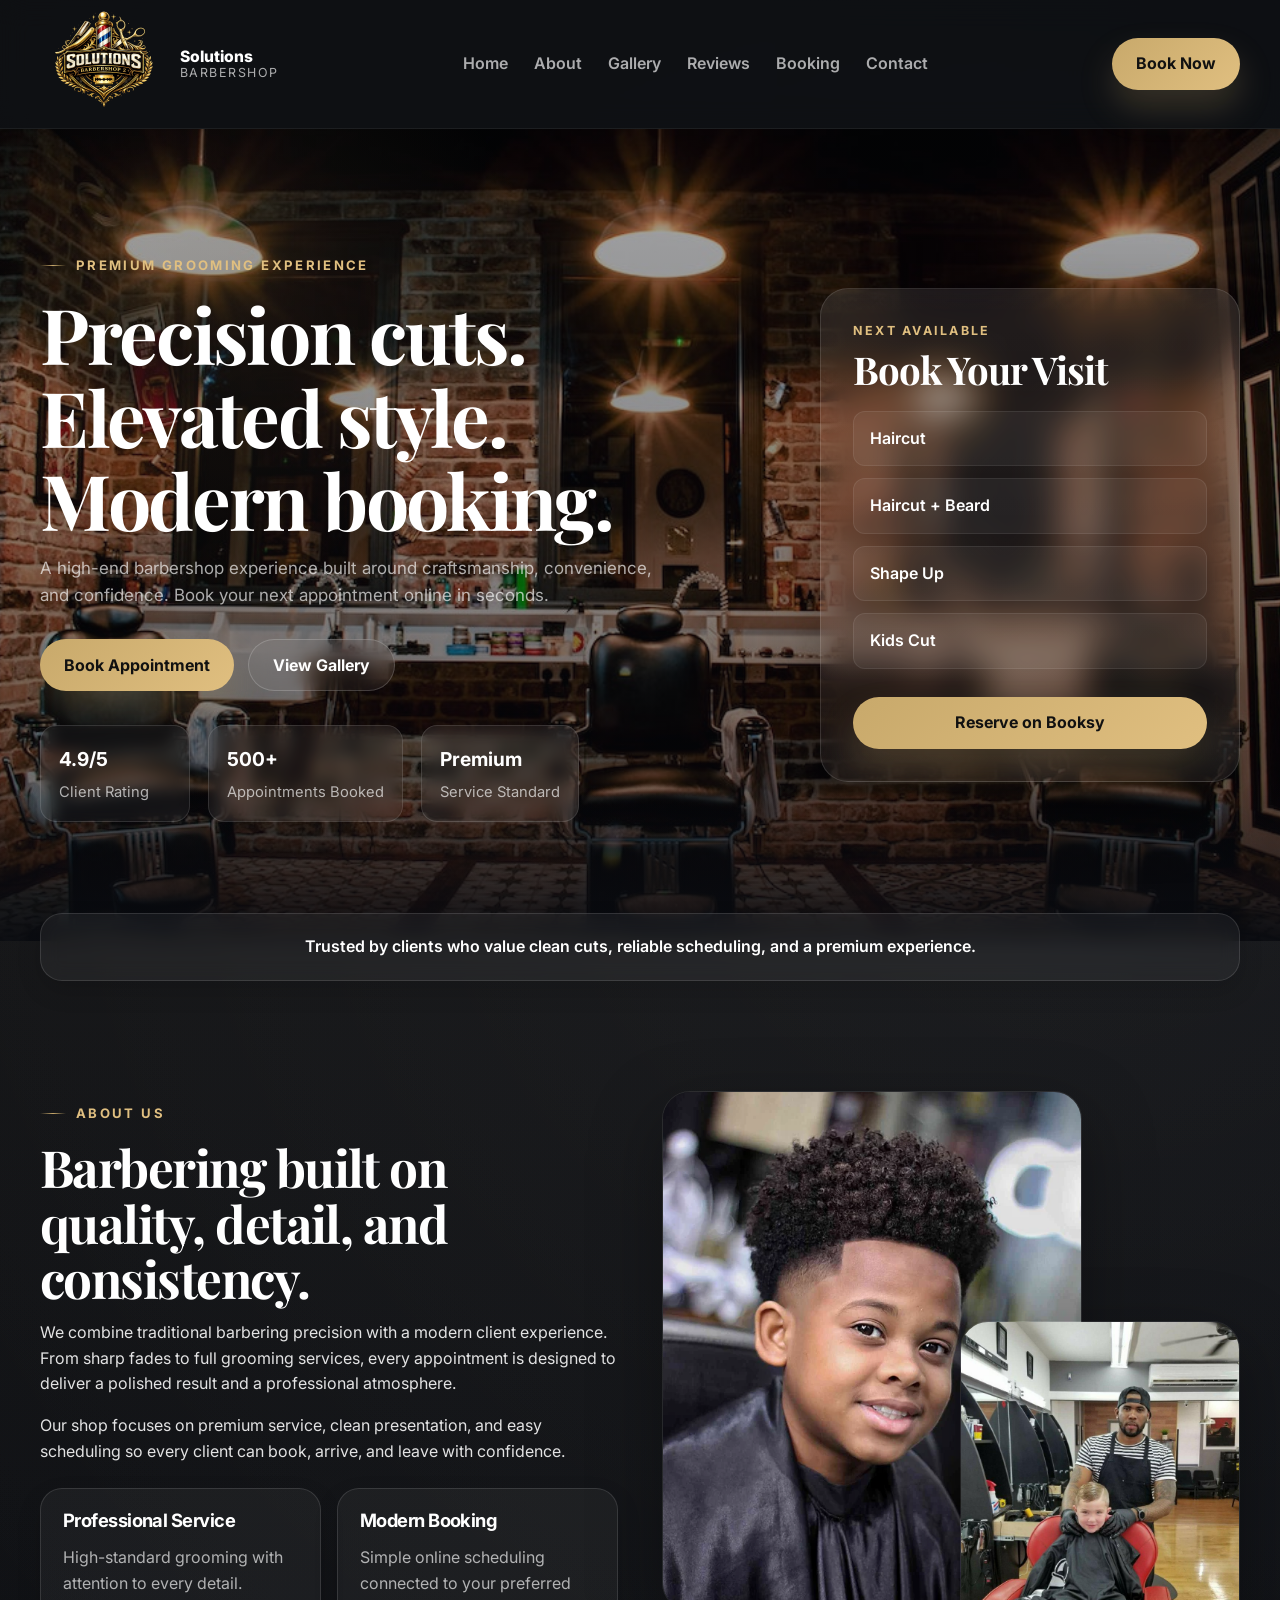
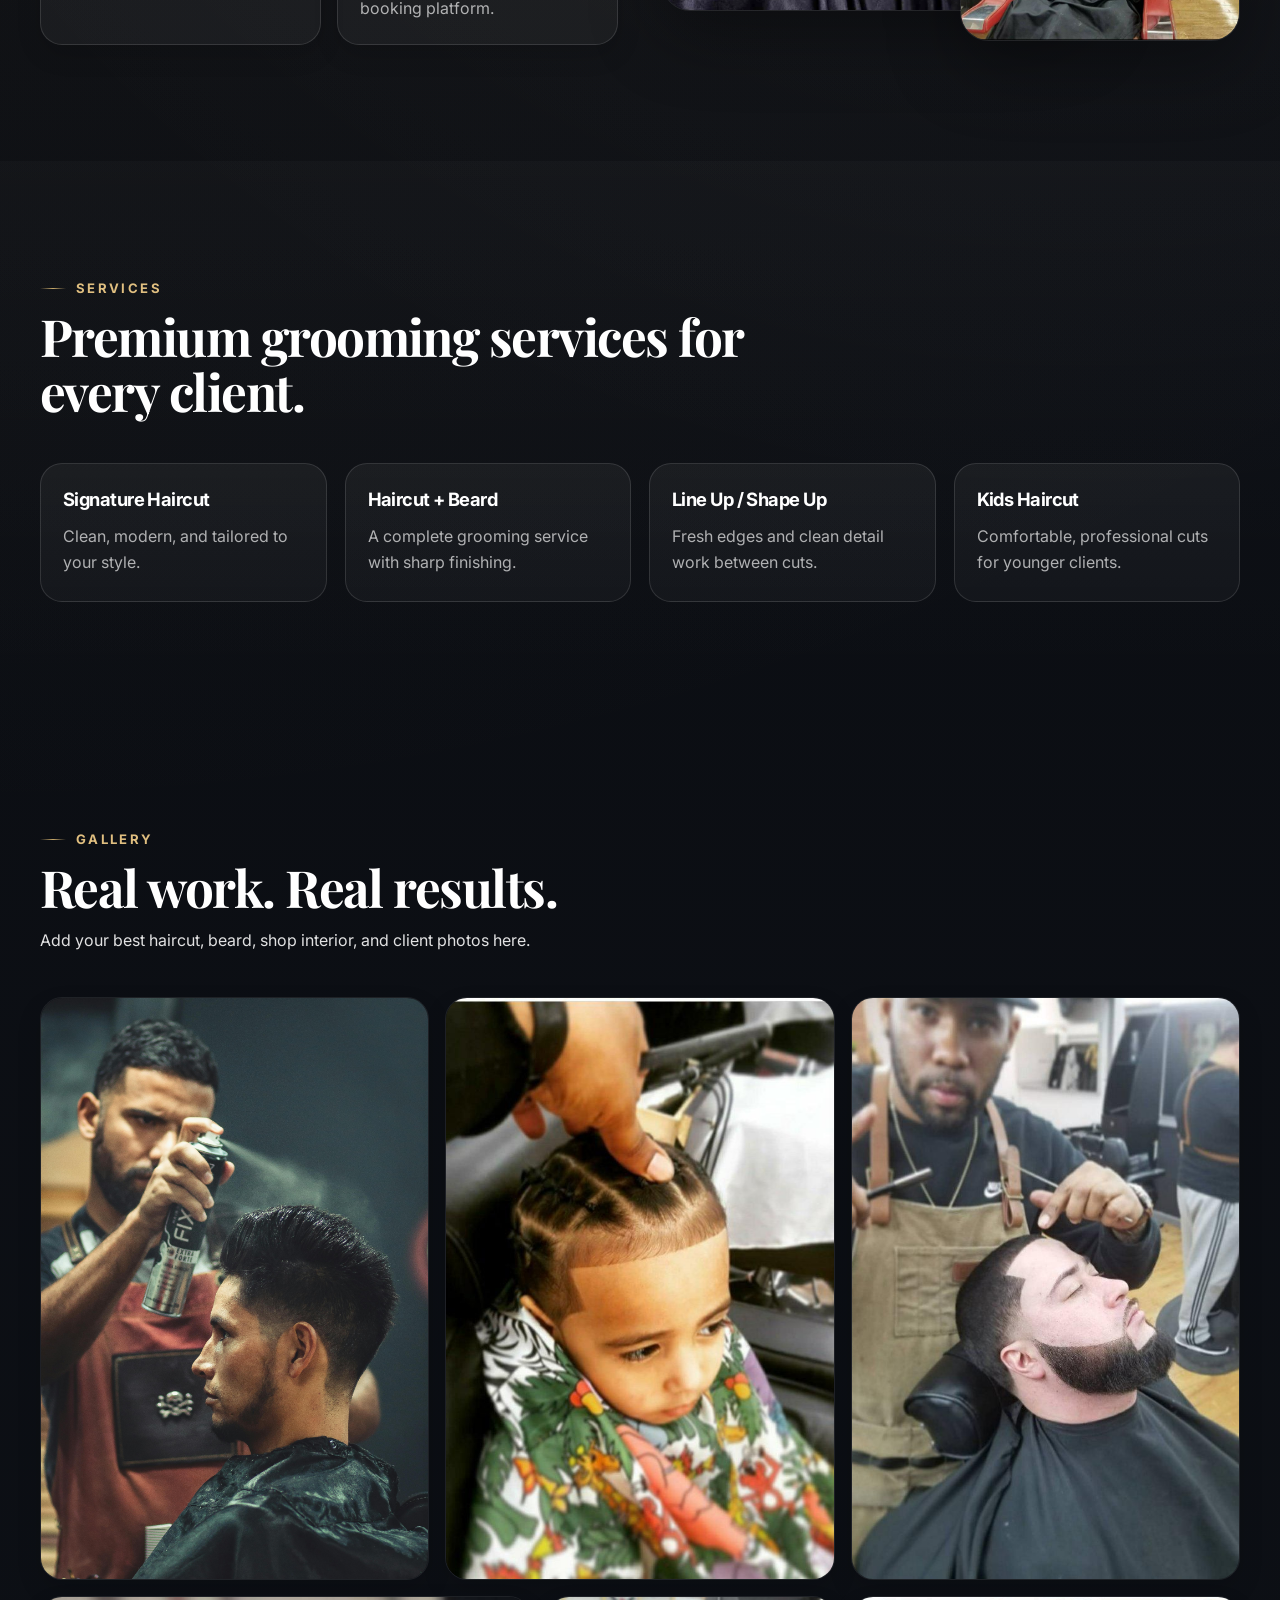
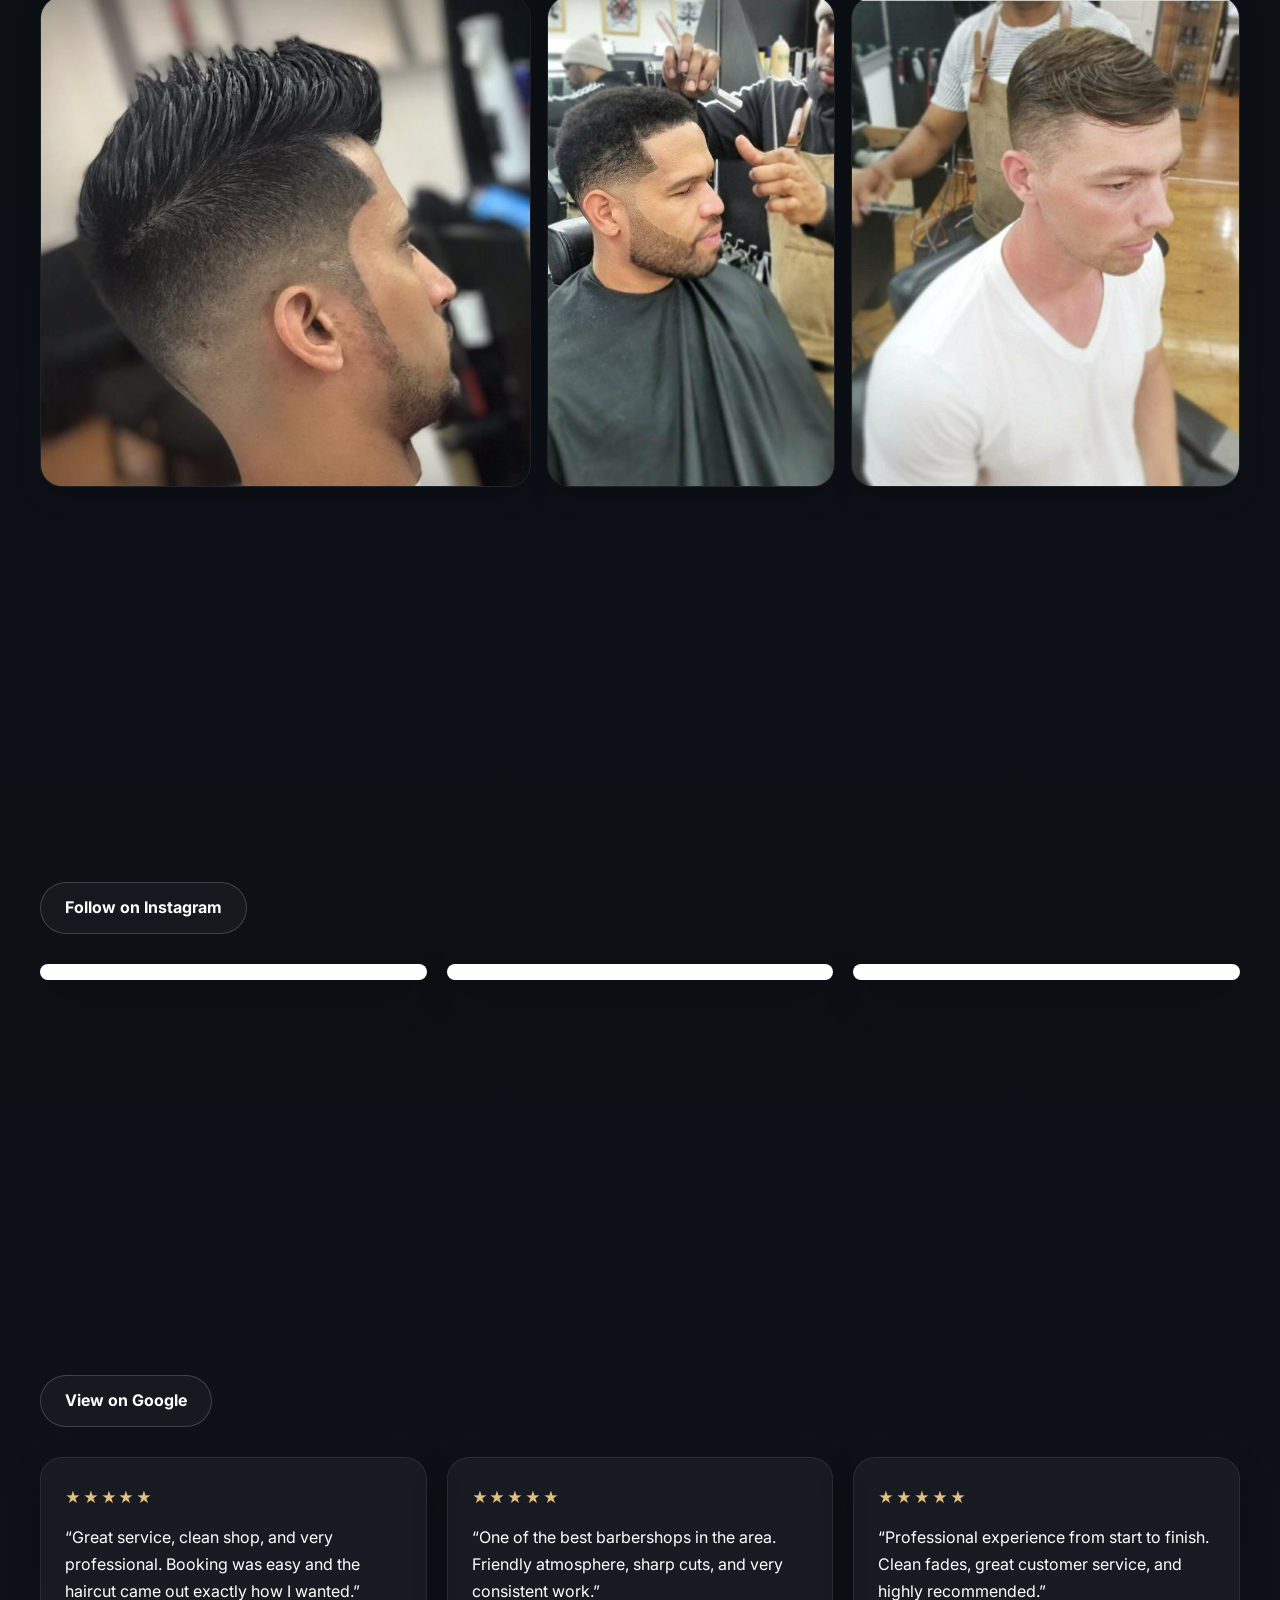
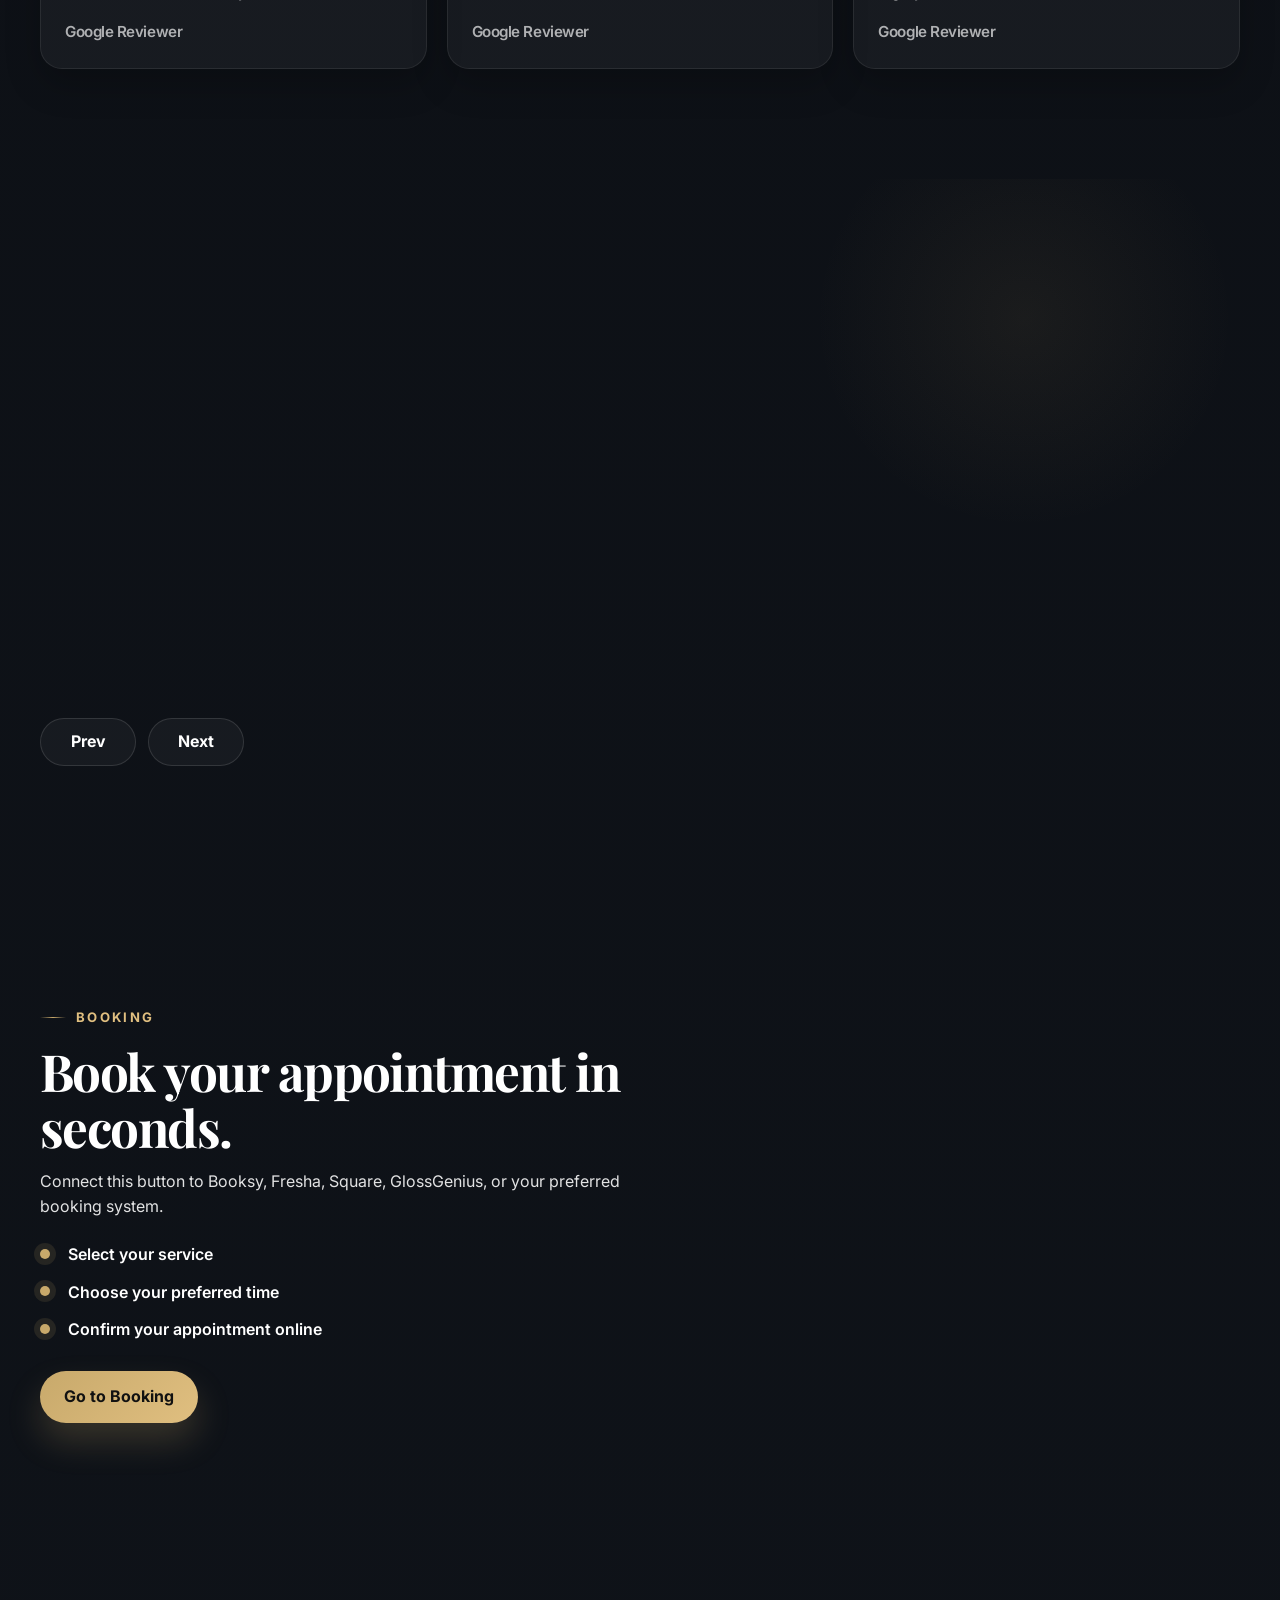
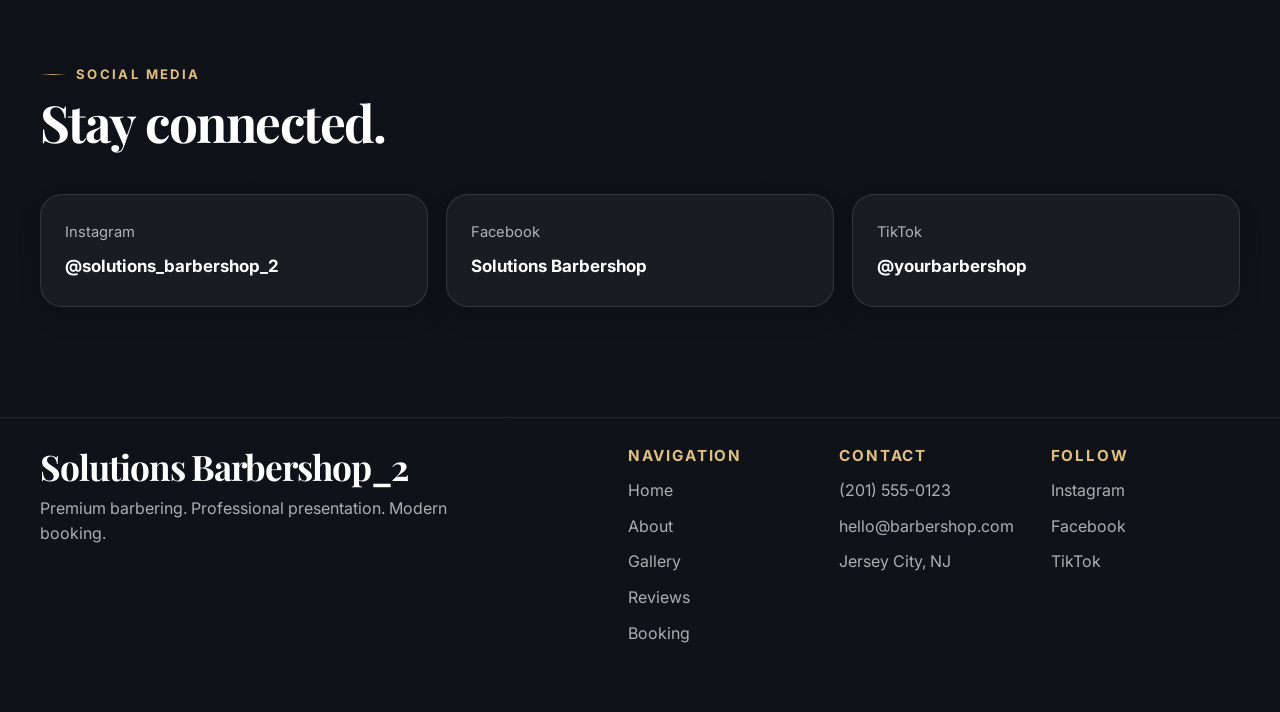
==== index.html @ 7e0621b4 "Add files via upload" ====
<!DOCTYPE html>
<html lang="en">
<head>
  <meta charset="UTF-8" />
  <meta
    name="viewport"
    content="width=device-width, initial-scale=1.0"
  />
  <title>Solutions Barbershop 2 | Premium Grooming Experience</title>
  <meta
    name="description"
    content="Premium barbershop website with online booking, gallery, reviews, and social media integration."
  />

  <!-- Google Fonts -->
  <link rel="preconnect" href="https://fonts.googleapis.com" />
  <link rel="preconnect" href="https://fonts.gstatic.com" crossorigin />
  <link
    href="https://fonts.googleapis.com/css2?family=Inter:wght@400;500;600;700;800&family=Playfair+Display:wght@600;700&display=swap"
    rel="stylesheet"
  />

  <!-- Main CSS -->
  <link rel="stylesheet" href="css/style.css" />
</head>
<body>
  <!-- Site Shell -->
  <div class="site-shell">
    <!-- Header -->
    <header class="header" id="top">
      <div class="container header__inner">
       <a href="#top" class="brand" aria-label="Solutions Barbershop 2 home">
  <img src="images/logo.png" alt="Solutions Barbershop 2 Logo" class="brand__logo" />
  <span class="brand__text">
    <strong>Solutions</strong>
    <small>Barbershop</small>
  </span>
</a>

        <nav class="nav desktop-nav" aria-label="Primary navigation">
          <a href="#home">Home</a>
          <a href="#about">About</a>
          <a href="#gallery">Gallery</a>
          <a href="#reviews">Reviews</a>
          <a href="#booking">Booking</a>
          <a href="#contact">Contact</a>
        </nav>

        <div class="header__actions">
          <a
            href="https://booksy.com/"
            target="_blank"
            rel="noopener noreferrer"
            class="btn btn--primary desktop-book-btn"
          >
            Book Now
          </a>

          <button
            class="menu-toggle"
            type="button"
            aria-label="Open menu"
            aria-expanded="false"
            aria-controls="mobileMenu"
          >
            <span></span>
            <span></span>
            <span></span>
          </button>
        </div>
      </div>

      <!-- Mobile Menu -->
      <div class="mobile-menu" id="mobileMenu" hidden>
        <nav class="mobile-menu__nav" aria-label="Mobile navigation">
          <a href="#home">Home</a>
          <a href="#about">About</a>
          <a href="#gallery">Gallery</a>
          <a href="#reviews">Reviews</a>
          <a href="#booking">Booking</a>
          <a href="#contact">Contact</a>
          <a
            href="https://booksy.com/"
            target="_blank"
            rel="noopener noreferrer"
            class="btn btn--primary btn--block"
          >
            Book Now
          </a>
        </nav>
      </div>
    </header>

    <main>
      <!-- Hero -->
      <section class="hero" id="home">
        <div class="hero__bg"></div>
        <div class="container hero__content">
          <div class="hero__text">
            <p class="eyebrow">Premium Grooming Experience</p>
            <h1>
              Precision cuts.<br />
              Elevated style.<br />
              Modern booking.
            </h1>
            <p class="hero__lead">
              A high-end barbershop experience built around craftsmanship,
              convenience, and confidence. Book your next appointment online in
              seconds.
            </p>

            <div class="hero__buttons">
              <a
                href="#booking"
                class="btn btn--primary"
              >
                Book Appointment
              </a>
              <a
                href="#gallery"
                class="btn btn--secondary"
              >
                View Gallery
              </a>
            </div>

            <div class="hero__stats">
              <div class="stat">
                <strong>4.9/5</strong>
                <span>Client Rating</span>
              </div>
              <div class="stat">
                <strong>500+</strong>
                <span>Appointments Booked</span>
              </div>
              <div class="stat">
                <strong>Premium</strong>
                <span>Service Standard</span>
              </div>
            </div>
          </div>

          <div class="hero__card">
            <div class="booking-preview">
              <p class="booking-preview__label">Next Available</p>
              <h2>Book Your Visit</h2>
              <ul>
                <li>Haircut</li>
                <li>Haircut + Beard</li>
                <li>Shape Up</li>
                <li>Kids Cut</li>
              </ul>
              <a
                href="https://booksy.com/"
                target="_blank"
                rel="noopener noreferrer"
                class="btn btn--primary btn--block"
              >
                Reserve on Booksy
              </a>
            </div>
          </div>
        </div>
      </section>

      <!-- Trust Strip -->
      <section class="trust-strip">
        <div class="container trust-strip__inner">
          <p>Trusted by clients who value clean cuts, reliable scheduling, and a premium experience.</p>
        </div>
      </section>

      <!-- About -->
      <section class="section about" id="about">
        <div class="container section__grid">
          <div class="section__content">
            <p class="eyebrow">About Us</p>
            <h2>Barbering built on quality, detail, and consistency.</h2>
            <p>
              We combine traditional barbering precision with a modern client
              experience. From sharp fades to full grooming services, every
              appointment is designed to deliver a polished result and a
              professional atmosphere.
            </p>
            <p>
              Our shop focuses on premium service, clean presentation, and easy
              scheduling so every client can book, arrive, and leave with
              confidence.
            </p>

            <div class="about__highlights">
              <div class="info-card">
                <h3>Professional Service</h3>
                <p>High-standard grooming with attention to every detail.</p>
              </div>
              <div class="info-card">
                <h3>Modern Booking</h3>
                <p>Simple online scheduling connected to your preferred booking platform.</p>
              </div>
            </div>
          </div>

          <div class="section__visual">
            <div class="image-stack">
              <img src="images/about-main.jpg" alt="Barber working on a premium haircut" />
              <img src="images/about-detail.jpg" alt="Close-up of barber tools and premium setup" />
            </div>
          </div>
        </div>
      </section>

      <!-- Services Preview -->
      <section class="section services-preview">
        <div class="container">
          <div class="section-heading">
            <p class="eyebrow">Services</p>
            <h2>Premium grooming services for every client.</h2>
          </div>

          <div class="services-grid">
            <article class="service-card">
              <h3>Signature Haircut</h3>
              <p>Clean, modern, and tailored to your style.</p>
            </article>

            <article class="service-card">
              <h3>Haircut + Beard</h3>
              <p>A complete grooming service with sharp finishing.</p>
            </article>

            <article class="service-card">
              <h3>Line Up / Shape Up</h3>
              <p>Fresh edges and clean detail work between cuts.</p>
            </article>

            <article class="service-card">
              <h3>Kids Haircut</h3>
              <p>Comfortable, professional cuts for younger clients.</p>
            </article>
          </div>
        </div>
      </section>

      <!-- Gallery -->
      <section class="section gallery" id="gallery">
        <div class="container">
          <div class="section-heading">
            <p class="eyebrow">Gallery</p>
            <h2>Real work. Real results.</h2>
            <p>
              Add your best haircut, beard, shop interior, and client photos here.
            </p>
          </div>

          <div class="gallery-grid">
            <img src="images/gallery-1.jpg" alt="Premium haircut style example" />
            <img src="images/gallery-2.jpg" alt="Client haircut and beard example" />
            <img src="images/gallery-3.jpg" alt="Barbershop interior design" />
            <img src="images/gallery-4.jpg" alt="Close-up finished fade haircut" />
            <img src="images/gallery-5.jpg" alt="Barber tools and workstation" />
            <img src="images/gallery-6.jpg" alt="Premium grooming result" />
          </div>
        </div>
      </section>

<!-- Instagram Preview -->
<section class="section instagram-preview" id="instagram">
  <div class="container">
    <div class="section-heading">
      <p class="eyebrow">Instagram</p>
      <h2>Latest from the shop.</h2>
      <p>
        Fresh cuts, shop moments, and premium grooming results from Solutions Barbershop 2.
      </p>
    </div>

    <div class="instagram-preview__top">
      <a
        href="https://instagram.com/solutions_barbershop_2"
        target="_blank"
        rel="noopener noreferrer"
        class="btn btn--secondary"
      >
        Follow on Instagram
      </a>
    </div>

    <div class="instagram-grid">
      <article class="instagram-card">
        <blockquote
          class="instagram-media"
          data-instgrm-permalink="https://www.instagram.com/reel/DUG5zydEUid/"
          data-instgrm-version="14"
        ></blockquote>
      </article>

      <article class="instagram-card">
        <blockquote
          class="instagram-media"
          data-instgrm-permalink="https://www.instagram.com/reel/DVFcYpJjLS_/"
          data-instgrm-version="14"
        ></blockquote>
      </article>

      <article class="instagram-card">
        <blockquote
          class="instagram-media"
          data-instgrm-permalink="https://www.instagram.com/reel/DU18o5gjDz_/"
          data-instgrm-version="14"
        ></blockquote>
      </article>
    </div>
  </div>
</section>
<!-- Google Reviews Preview -->
<section class="section google-reviews" id="google-reviews">
  <div class="container">
    <div class="section-heading">
      <p class="eyebrow">Google Reviews</p>
      <h2>Trusted by local clients.</h2>
      <p>
        Real client feedback helps build confidence before the first appointment.
      </p>
    </div>

    <div class="google-reviews__top">
      <a
        href="https://www.google.com/search?q=Solutions+Barbershop+2"
        target="_blank"
        rel="noopener noreferrer"
        class="btn btn--secondary"
      >
        View on Google
      </a>
    </div>

    <div class="google-reviews-grid">
      <article class="google-review-card">
        <div class="google-review-card__stars">★★★★★</div>
        <p>
          “Great service, clean shop, and very professional. Booking was easy and the haircut came out exactly how I wanted.”
        </p>
        <h3>Google Reviewer</h3>
      </article>

      <article class="google-review-card">
        <div class="google-review-card__stars">★★★★★</div>
        <p>
          “One of the best barbershops in the area. Friendly atmosphere, sharp cuts, and very consistent work.”
        </p>
        <h3>Google Reviewer</h3>
      </article>

      <article class="google-review-card">
        <div class="google-review-card__stars">★★★★★</div>
        <p>
          “Professional experience from start to finish. Clean fades, great customer service, and highly recommended.”
        </p>
        <h3>Google Reviewer</h3>
      </article>
    </div>
  </div>
</section>
      <!-- Reviews -->
      <section class="section reviews" id="reviews">
        <div class="container">
          <div class="section-heading">
            <p class="eyebrow">Client Reviews</p>
            <h2>What clients are saying.</h2>
          </div>

          <div class="reviews-slider">
            <article class="review-card active">
              <div class="stars" aria-label="5 star review">★★★★★</div>
              <p>
                “Excellent service, sharp cut, and easy booking. The whole
                experience felt clean and professional.”
              </p>
              <h3>Michael R.</h3>
            </article>

            <article class="review-card">
              <div class="stars" aria-label="5 star review">★★★★★</div>
              <p>
                “One of the best barbershop experiences I’ve had. Great atmosphere
                and very consistent results.”
              </p>
              <h3>Daniel T.</h3>
            </article>

            <article class="review-card">
              <div class="stars" aria-label="5 star review">★★★★★</div>
              <p>
                “Booking online was simple, and the haircut was exactly what I
                wanted. Highly recommended.”
              </p>
              <h3>Chris A.</h3>
            </article>
          </div>

          <div class="reviews-controls">
            <button class="review-btn review-btn--prev" type="button" aria-label="Previous review">
              Prev
            </button>
            <button class="review-btn review-btn--next" type="button" aria-label="Next review">
              Next
            </button>
          </div>
        </div>
      </section>

      <!-- Booking -->
      <section class="section booking" id="booking">
        <div class="container booking__grid">
          <div class="booking__content">
            <p class="eyebrow">Booking</p>
            <h2>Book your appointment in seconds.</h2>
            <p>
              Connect this button to Booksy, Fresha, Square, GlossGenius, or
              your preferred booking system.
            </p>

            <ul class="booking-list">
              <li>Select your service</li>
              <li>Choose your preferred time</li>
              <li>Confirm your appointment online</li>
            </ul>

            <a
              href="https://booksy.com/"
              target="_blank"
              rel="noopener noreferrer"
              class="btn btn--primary"
            >
              Go to Booking
            </a>
          </div>

          <div class="booking__panel">
            <div class="booking-panel__inner">
              <h3>Hours</h3>
              <ul class="hours-list">
                <li><span>Mon - Fri</span><span>9:00 AM - 8:00 PM</span></li>
                <li><span>Saturday</span><span>9:00 AM - 7:00 PM</span></li>
                <li><span>Sunday</span><span>10:00 AM - 5:00 PM</span></li>
              </ul>

              <h3>Location</h3>
              <p>123 Example Street, Jersey City, NJ</p>

              <h3>Phone</h3>
              <p><a href="tel:+12015550123">(201) 555-0123</a></p>
            </div>
          </div>
        </div>
      </section>

      <!-- Social -->
      <section class="section social-section">
        <div class="container">
          <div class="section-heading">
            <p class="eyebrow">Social Media</p>
            <h2>Stay connected.</h2>
          </div>

          <div class="social-grid">
<a href="https://instagram.com/solutions_barbershop_2" target="_blank" rel="noopener noreferrer" class="social-card">
              <span>Instagram</span>
              <strong>@solutions_barbershop_2</strong>
            </a>

            <a href="#" target="_blank" rel="noopener noreferrer" class="social-card">
              <span>Facebook</span>
              <strong>Solutions Barbershop</strong>
            </a>

            <a href="#" target="_blank" rel="noopener noreferrer" class="social-card">
              <span>TikTok</span>
              <strong>@yourbarbershop</strong>
            </a>
          </div>
        </div>
      </section>
    </main>

    <!-- Footer -->
    <footer class="footer" id="contact">
      <div class="container footer__inner">
        <div class="footer__brand">
          <h2>Solutions Barbershop_2</h2>
          <p>Premium barbering. Professional presentation. Modern booking.</p>
        </div>

        <div class="footer__links">
          <div>
            <h3>Navigation</h3>
            <a href="#home">Home</a>
            <a href="#about">About</a>
            <a href="#gallery">Gallery</a>
            <a href="#reviews">Reviews</a>
            <a href="#booking">Booking</a>
          </div>

          <div>
            <h3>Contact</h3>
            <a href="tel:+12015550123">(201) 555-0123</a>
            <a href="mailto:hello@bershop.com">hello@barbershop.com</a>
            <span>Jersey City, NJ</span>
          </div>

          <div>
            <h3>Follow</h3>
            <a href="https://instagram.com/solutions_barbershop_2" target="_blank" rel="noopener noreferrer">Instagram</a>
            <a href="#" target="_blank" rel="noopener noreferrer">Facebook</a>
            <a href="#" target="_blank" rel="noopener noreferrer">TikTok</a>
          </div>
        </div>
      </div>
    </footer>
  </div>

  <!-- Main JS -->
  <script src="js/main.js"></script>
<script async src="https://www.instagram.com/embed.js"></script>
<script>
  window.addEventListener("load", function () {
    if (window.instgrm) {
      window.instgrm.Embeds.process();
    }
  });
</script>
</body>
</html>
---- css/style.css ----
/* =========================================================
   Royal Edge / Premium Barbershop Website
   Main Stylesheet
   Responsive: Desktop / Tablet / iPad / Mobile
   ========================================================= */

/* -----------------------------
   Root / Theme
------------------------------ */
:root {
  --bg: #0b0d12;
  --bg-soft: #12161d;
  --surface: rgba(255, 255, 255, 0.06);
  --surface-strong: rgba(255, 255, 255, 0.1);
  --card: #11151c;
  --white: #ffffff;
  --text: rgba(255, 255, 255, 0.88);
  --muted: rgba(255, 255, 255, 0.66);
  --line: rgba(255, 255, 255, 0.12);

  --gold: #c8a96b;
  --gold-strong: #e0bf80;
  --gold-soft: rgba(200, 169, 107, 0.14);

  --shadow-lg: 0 24px 70px rgba(0, 0, 0, 0.35);
  --shadow-md: 0 16px 36px rgba(0, 0, 0, 0.22);
  --shadow-sm: 0 10px 24px rgba(0, 0, 0, 0.14);

  --radius-xl: 28px;
  --radius-lg: 22px;
  --radius-md: 16px;
  --radius-sm: 12px;
  --pill: 999px;

  --container: 1200px;
  --header-h: 88px;

  --ease: cubic-bezier(0.22, 1, 0.36, 1);
  --dur-fast: 180ms;
  --dur: 300ms;
  --dur-slow: 700ms;
}

/* -----------------------------
   Reset
------------------------------ */
*,
*::before,
*::after {
  box-sizing: border-box;
}

html {
  scroll-behavior: smooth;
}

html,
body {
  margin: 0;
  padding: 0;
}

body {
  background:
    radial-gradient(circle at top left, rgba(200, 169, 107, 0.08), transparent 34%),
    radial-gradient(circle at 85% 10%, rgba(255, 255, 255, 0.05), transparent 22%),
    linear-gradient(180deg, #0a0c11 0%, #0f1319 100%);
  color: var(--text);
  font-family: "Inter", system-ui, -apple-system, BlinkMacSystemFont, "Segoe UI", sans-serif;
  line-height: 1.6;
  overflow-x: hidden;
}

img {
  display: block;
  max-width: 100%;
}

a {
  color: inherit;
  text-decoration: none;
}

button,
input,
textarea,
select {
  font: inherit;
}

button {
  cursor: pointer;
  border: 0;
  background: none;
}

ul,
ol {
  margin: 0;
  padding: 0;
  list-style: none;
}

/* -----------------------------
   Utilities
------------------------------ */
.container {
  width: min(calc(100% - 32px), var(--container));
  margin-inline: auto;
}

.site-shell {
  position: relative;
  min-height: 100vh;
}

.section {
  padding: 110px 0;
  position: relative;
}

.section-heading {
  max-width: 760px;
  margin-bottom: 44px;
}

.section-heading p {
  margin-bottom: 10px;
}

.section-heading h2 {
  margin: 0 0 12px;
}

.eyebrow {
  display: inline-flex;
  align-items: center;
  gap: 10px;
  color: var(--gold-strong);
  font-size: 0.82rem;
  font-weight: 700;
  letter-spacing: 0.18em;
  text-transform: uppercase;
}

.eyebrow::before {
  content: "";
  width: 26px;
  height: 1px;
  background: linear-gradient(90deg, transparent, var(--gold), transparent);
}

h1,
h2,
h3,
h4 {
  color: var(--white);
  line-height: 1.08;
  letter-spacing: -0.03em;
  margin: 0 0 14px;
}

h1,
h2 {
  font-family: "Playfair Display", Georgia, serif;
}

h1 {
  font-size: clamp(2.8rem, 6vw, 5.8rem);
}

h2 {
  font-size: clamp(2rem, 4vw, 3.5rem);
}

h3 {
  font-size: 1.15rem;
  font-weight: 700;
}

p {
  margin: 0 0 16px;
  color: var(--text);
}

small,
span {
  color: inherit;
}

/* -----------------------------
   Buttons
------------------------------ */
.btn {
  min-height: 52px;
  padding: 0 24px;
  border-radius: var(--pill);
  display: inline-flex;
  align-items: center;
  justify-content: center;
  gap: 10px;
  font-weight: 700;
  transition:
    transform var(--dur-fast) var(--ease),
    box-shadow var(--dur-fast) var(--ease),
    background var(--dur-fast) var(--ease),
    color var(--dur-fast) var(--ease),
    border-color var(--dur-fast) var(--ease);
}

.btn:hover {
  transform: translateY(-2px);
}

.btn:active {
  transform: translateY(0);
}

.btn--primary {
  background: linear-gradient(135deg, var(--gold) 0%, var(--gold-strong) 100%);
  color: #111;
  box-shadow: 0 18px 34px rgba(200, 169, 107, 0.22);
}

.btn--primary:hover {
  box-shadow: 0 22px 38px rgba(200, 169, 107, 0.28);
}

.btn--secondary {
  color: var(--white);
  border: 1px solid rgba(255, 255, 255, 0.18);
  background: rgba(255, 255, 255, 0.04);
  backdrop-filter: blur(10px);
}

.btn--secondary:hover {
  border-color: rgba(255, 255, 255, 0.32);
  background: rgba(255, 255, 255, 0.07);
}

.btn--block {
  width: 100%;
}

/* -----------------------------
   Header
------------------------------ */
.header {
  position: sticky;
  top: 0;
  z-index: 50;
  backdrop-filter: blur(14px);
  background: rgba(10, 12, 17, 0.68);
  border-bottom: 1px solid rgba(255, 255, 255, 0.06);
}

.header__inner {
  min-height: var(--header-h);
  display: flex;
  align-items: center;
  justify-content: space-between;
  gap: 20px;
}

.brand {
  display: inline-flex;
  align-items: center;
  gap: 12px;
  flex-shrink: 0;
}

.brand__mark {
  width: 46px;
  height: 46px;
  border-radius: 14px;
  display: grid;
  place-items: center;
  background:
    linear-gradient(135deg, rgba(200, 169, 107, 0.22), rgba(200, 169, 107, 0.08));
  border: 1px solid rgba(200, 169, 107, 0.28);
  color: var(--gold-strong);
  font-weight: 800;
  letter-spacing: 0.06em;
}

.brand__text {
  display: flex;
  flex-direction: column;
  line-height: 1.05;
}

.brand__text strong {
  color: var(--white);
  font-size: 0.98rem;
  font-weight: 800;
}

.brand__text small {
  color: var(--muted);
  font-size: 0.78rem;
  letter-spacing: 0.12em;
  text-transform: uppercase;
}
.brand__logo {
  height: 128px;
  width: auto;
  object-fit: contain;
  display: block;
}

.nav {
  display: flex;
  align-items: center;
  gap: 26px;
}

.nav a {
  position: relative;
  color: var(--muted);
  font-weight: 600;
  transition: color var(--dur-fast) var(--ease);
}

.nav a::after {
  content: "";
  position: absolute;
  left: 0;
  bottom: -8px;
  width: 0;
  height: 2px;
  background: linear-gradient(90deg, var(--gold), var(--gold-strong));
  transition: width var(--dur-fast) var(--ease);
}

.nav a:hover {
  color: var(--white);
}

.nav a:hover::after {
  width: 100%;
}

.header__actions {
  display: flex;
  align-items: center;
  gap: 14px;
}

.menu-toggle {
  width: 48px;
  height: 48px;
  border-radius: 14px;
  display: none;
  align-items: center;
  justify-content: center;
  flex-direction: column;
  gap: 5px;
  background: rgba(255, 255, 255, 0.04);
  border: 1px solid var(--line);
}

.menu-toggle span {
  width: 20px;
  height: 2px;
  background: var(--white);
  border-radius: 10px;
  transition: transform var(--dur-fast) var(--ease), opacity var(--dur-fast) var(--ease);
}

/* -----------------------------
   Mobile Menu
------------------------------ */
.mobile-menu {
  border-top: 1px solid var(--line);
  background: rgba(12, 15, 20, 0.96);
}

.mobile-menu__nav {
  width: min(calc(100% - 32px), var(--container));
  margin: 0 auto;
  padding: 16px 0 24px;
  display: grid;
  gap: 10px;
}

.mobile-menu__nav a:not(.btn) {
  color: var(--white);
  padding: 12px 6px;
  border-bottom: 1px solid rgba(255, 255, 255, 0.07);
}

/* -----------------------------
   Hero
------------------------------ */
.hero {
  position: relative;
  min-height: calc(100vh - var(--header-h));
  display: flex;
  align-items: center;
  overflow: hidden;
}

.hero__bg {
  position: absolute;
  inset: 0;
  background:
    linear-gradient(180deg, rgba(7, 8, 12, 0.35), rgba(7, 8, 12, 0.62)),
    radial-gradient(circle at 20% 25%, rgba(200, 169, 107, 0.14), transparent 25%),
    url("../images/hero-bg.jpg") center/cover no-repeat;
  transform: scale(1.04);
}

.hero::after {
  content: "";
  position: absolute;
  inset: auto 0 0 0;
  height: 160px;
  background: linear-gradient(to bottom, transparent, rgba(10, 12, 17, 0.95));
  pointer-events: none;
}

.hero__content {
  position: relative;
  z-index: 2;
  display: grid;
  grid-template-columns: 1.15fr 0.85fr;
  align-items: center;
  gap: 42px;
  padding: 72px 0;
}

.hero__text {
  max-width: 720px;
}

.hero__lead {
  max-width: 640px;
  font-size: 1.06rem;
  color: var(--muted);
}

.hero__buttons {
  display: flex;
  flex-wrap: wrap;
  gap: 14px;
  margin: 30px 0 34px;
}

.hero__stats {
  display: flex;
  flex-wrap: wrap;
  gap: 18px;
}

.stat {
  min-width: 150px;
  padding: 18px 18px 16px;
  border-radius: var(--radius-md);
  background: rgba(255, 255, 255, 0.05);
  border: 1px solid var(--line);
  backdrop-filter: blur(8px);
}

.stat strong {
  display: block;
  font-size: 1.2rem;
  color: var(--white);
  margin-bottom: 4px;
}

.stat span {
  color: var(--muted);
  font-size: 0.92rem;
}

.hero__card {
  display: flex;
  justify-content: flex-end;
}

.booking-preview {
  width: min(100%, 420px);
  padding: 32px;
  border-radius: var(--radius-xl);
  background:
    linear-gradient(180deg, rgba(255, 255, 255, 0.09), rgba(255, 255, 255, 0.045));
  border: 1px solid rgba(255, 255, 255, 0.12);
  box-shadow: var(--shadow-lg);
  backdrop-filter: blur(16px);
  animation: floatCard 4.8s ease-in-out infinite;
}

.booking-preview__label {
  color: var(--gold-strong);
  text-transform: uppercase;
  letter-spacing: 0.18em;
  font-weight: 700;
  font-size: 0.78rem;
  margin-bottom: 8px;
}

.booking-preview h2 {
  font-size: clamp(1.8rem, 4vw, 2.4rem);
  margin-bottom: 20px;
}

.booking-preview ul {
  display: grid;
  gap: 12px;
  margin-bottom: 28px;
}

.booking-preview li {
  padding: 14px 16px;
  border-radius: var(--radius-sm);
  background: rgba(255, 255, 255, 0.05);
  border: 1px solid rgba(255, 255, 255, 0.08);
  color: var(--white);
  font-weight: 600;
}

/* -----------------------------
   Trust Strip
------------------------------ */
.trust-strip {
  position: relative;
  z-index: 2;
  margin-top: -28px;
}

.trust-strip__inner {
  padding: 20px 24px;
  border-radius: var(--radius-lg);
  background: rgba(255, 255, 255, 0.05);
  border: 1px solid var(--line);
  box-shadow: var(--shadow-sm);
  text-align: center;
  backdrop-filter: blur(10px);
}

.trust-strip p {
  margin: 0;
  color: var(--white);
  font-weight: 600;
}

/* -----------------------------
   Section Grid / About
------------------------------ */
.section__grid {
  display: grid;
  grid-template-columns: 1fr 1fr;
  gap: 44px;
  align-items: center;
}

.section__content p {
  max-width: 620px;
}

.about__highlights {
  margin-top: 24px;
  display: grid;
  grid-template-columns: repeat(2, minmax(0, 1fr));
  gap: 16px;
}

.info-card {
  padding: 22px;
  border-radius: var(--radius-lg);
  background: rgba(255, 255, 255, 0.045);
  border: 1px solid var(--line);
  box-shadow: var(--shadow-sm);
}

.info-card p {
  margin-bottom: 0;
  color: var(--muted);
}

.image-stack {
  position: relative;
  min-height: 560px;
}

.image-stack img {
  position: absolute;
  object-fit: cover;
  border-radius: var(--radius-xl);
  box-shadow: var(--shadow-lg);
  border: 1px solid rgba(255, 255, 255, 0.08);
}

.image-stack img:first-child {
  width: min(100%, 420px);
  height: 520px;
  top: 0;
  left: 0;
}

.image-stack img:last-child {
  width: min(100%, 280px);
  height: 320px;
  right: 0;
  bottom: 10px;
}

/* -----------------------------
   Services
------------------------------ */
.services-preview {
  background:
    linear-gradient(180deg, rgba(255, 255, 255, 0.018), rgba(255, 255, 255, 0));
}

.services-grid {
  display: grid;
  grid-template-columns: repeat(4, minmax(0, 1fr));
  gap: 18px;
}

.service-card {
  padding: 26px 22px;
  border-radius: var(--radius-lg);
  background: linear-gradient(180deg, rgba(255,255,255,0.05), rgba(255,255,255,0.03));
  border: 1px solid var(--line);
  transition:
    transform var(--dur) var(--ease),
    border-color var(--dur) var(--ease),
    box-shadow var(--dur) var(--ease);
}

.service-card:hover {
  transform: translateY(-6px);
  border-color: rgba(200, 169, 107, 0.34);
  box-shadow: 0 18px 30px rgba(0, 0, 0, 0.18);
}

.service-card p {
  margin-bottom: 0;
  color: var(--muted);
}

/* -----------------------------
   Gallery
------------------------------ */
.gallery-grid {
  display: grid;
  grid-template-columns: repeat(12, 1fr);
  gap: 16px;
}

.gallery-grid img {
  width: 100%;
  height: 100%;
  min-height: 230px;
  object-fit: cover;
  border-radius: 22px;
  border: 1px solid rgba(255, 255, 255, 0.08);
  box-shadow: var(--shadow-sm);
  transition:
    transform var(--dur) var(--ease),
    box-shadow var(--dur) var(--ease),
    filter var(--dur) var(--ease);
}

.gallery-grid img:hover {
  transform: translateY(-6px) scale(1.01);
  box-shadow: var(--shadow-md);
  filter: saturate(1.03);
}

.gallery-grid img:nth-child(1) { grid-column: span 4; }
.gallery-grid img:nth-child(2) { grid-column: span 4; }
.gallery-grid img:nth-child(3) { grid-column: span 4; }
.gallery-grid img:nth-child(4) { grid-column: span 5; }
.gallery-grid img:nth-child(5) { grid-column: span 3; }
.gallery-grid img:nth-child(6) { grid-column: span 4; }

/* -----------------------------
   Reviews
------------------------------ */
.reviews {
  background:
    radial-gradient(circle at 80% 20%, rgba(200, 169, 107, 0.07), transparent 18%);
}

.reviews-slider {
  position: relative;
  min-height: 270px;
}

.review-card {
  display: none;
  padding: 34px;
  border-radius: var(--radius-xl);
  background: rgba(255, 255, 255, 0.045);
  border: 1px solid var(--line);
  box-shadow: var(--shadow-md);
  max-width: 860px;
}

.review-card.active {
  display: block;
  animation: fadeInUp 500ms var(--ease);
}

.stars {
  color: var(--gold-strong);
  font-size: 1rem;
  letter-spacing: 0.1em;
  margin-bottom: 14px;
}

.review-card p {
  font-size: 1.1rem;
  color: var(--white);
  margin-bottom: 18px;
}

.review-card h3 {
  margin-bottom: 0;
  color: var(--muted);
  font-size: 1rem;
  font-weight: 600;
}

.reviews-controls {
  display: flex;
  gap: 12px;
  margin-top: 22px;
}

.review-btn {
  min-width: 96px;
  min-height: 48px;
  padding: 0 18px;
  border-radius: var(--pill);
  border: 1px solid var(--line);
  background: rgba(255, 255, 255, 0.04);
  color: var(--white);
  font-weight: 700;
  transition:
    transform var(--dur-fast) var(--ease),
    border-color var(--dur-fast) var(--ease),
    background var(--dur-fast) var(--ease);
}

.review-btn:hover {
  transform: translateY(-2px);
  border-color: rgba(200, 169, 107, 0.35);
  background: rgba(255, 255, 255, 0.07);
}

/* -----------------------------
   Booking
------------------------------ */
.booking__grid {
  display: grid;
  grid-template-columns: 1fr 0.88fr;
  gap: 28px;
  align-items: stretch;
}

.booking__content {
  padding: 14px 0;
}

.booking-list {
  display: grid;
  gap: 12px;
  margin: 22px 0 28px;
}

.booking-list li {
  position: relative;
  padding-left: 28px;
  color: var(--white);
  font-weight: 600;
}

.booking-list li::before {
  content: "";
  position: absolute;
  left: 0;
  top: 0.72em;
  width: 10px;
  height: 10px;
  border-radius: 50%;
  background: var(--gold);
  box-shadow: 0 0 0 6px rgba(200, 169, 107, 0.12);
  transform: translateY(-50%);
}

.booking__panel {
  height: 100%;
}

.booking-panel__inner {
  height: 100%;
  padding: 30px;
  border-radius: var(--radius-xl);
  background:
    linear-gradient(180deg, rgba(255,255,255,0.06), rgba(255,255,255,0.035));
  border: 1px solid var(--line);
  box-shadow: var(--shadow-md);
}

.booking-panel__inner h3 {
  margin-top: 0;
  margin-bottom: 10px;
}

.booking-panel__inner h3:not(:first-child) {
  margin-top: 26px;
}

.hours-list {
  display: grid;
  gap: 12px;
}

.hours-list li {
  display: flex;
  justify-content: space-between;
  gap: 20px;
  padding: 12px 0;
  border-bottom: 1px solid rgba(255, 255, 255, 0.08);
}

.hours-list li span:last-child {
  color: var(--white);
  font-weight: 600;
}

/* -----------------------------
   Social
------------------------------ */
.social-grid {
  display: grid;
  grid-template-columns: repeat(3, minmax(0, 1fr));
  gap: 18px;
}

.social-card {
  padding: 26px 24px;
  border-radius: var(--radius-lg);
  background: rgba(255,255,255,0.045);
  border: 1px solid var(--line);
  box-shadow: var(--shadow-sm);
  transition:
    transform var(--dur) var(--ease),
    border-color var(--dur) var(--ease);
}

.social-card:hover {
  transform: translateY(-5px);
  border-color: rgba(200, 169, 107, 0.35);
}

.social-card span {
  display: block;
  color: var(--muted);
  margin-bottom: 8px;
  font-size: 0.92rem;
}

.social-card strong {
  color: var(--white);
  font-size: 1.06rem;
}

/* -----------------------------
   Footer
------------------------------ */
.footer {
  padding: 30px 0 56px;
  border-top: 1px solid rgba(255, 255, 255, 0.08);
}

.footer__inner {
  display: grid;
  grid-template-columns: 0.95fr 1.05fr;
  gap: 34px;
  align-items: start;
}

.footer__brand h2 {
  font-size: clamp(1.6rem, 3vw, 2.2rem);
  margin-bottom: 10px;
}

.footer__brand p {
  max-width: 460px;
  color: var(--muted);
  margin-bottom: 0;
}

.footer__links {
  display: grid;
  grid-template-columns: repeat(3, minmax(0, 1fr));
  gap: 22px;
}

.footer__links h3 {
  font-size: 0.95rem;
  text-transform: uppercase;
  letter-spacing: 0.12em;
  color: var(--gold-strong);
  margin-bottom: 14px;
}

.footer__links a,
.footer__links span {
  display: block;
  color: var(--muted);
  margin-bottom: 10px;
  transition: color var(--dur-fast) var(--ease);
}

.footer__links a:hover {
  color: var(--white);
}

/* -----------------------------
   Animations
------------------------------ */
@keyframes fadeInUp {
  from {
    opacity: 0;
    transform: translateY(14px);
  }
  to {
    opacity: 1;
    transform: translateY(0);
  }
}

@keyframes floatCard {
  0%,
  100% {
    transform: translateY(0);
  }
  50% {
    transform: translateY(-8px);
  }
}

/* -----------------------------
   Large Desktop
------------------------------ */
@media (max-width: 1200px) {
  .hero__content,
  .section__grid,
  .booking__grid,
  .footer__inner {
    gap: 28px;
  }

  .services-grid {
    grid-template-columns: repeat(2, minmax(0, 1fr));
  }

  .social-grid {
    grid-template-columns: repeat(2, minmax(0, 1fr));
  }
}

/* -----------------------------
   Tablet / iPad
------------------------------ */
@media (max-width: 992px) {
  :root {
    --header-h: 78px;
  }

  .desktop-nav,
  .desktop-book-btn {
    display: none;
  }

  .menu-toggle {
    display: inline-flex;
  }

  .hero {
    min-height: auto;
  }

  .hero__content,
  .section__grid,
  .booking__grid,
  .footer__inner {
    grid-template-columns: 1fr;
  }

  .hero__card {
    justify-content: flex-start;
  }

  .image-stack {
    min-height: 0;
    display: grid;
    grid-template-columns: 1.15fr 0.85fr;
    gap: 16px;
  }

  .image-stack img {
    position: static;
    width: 100% !important;
    height: 340px !important;
  }

  .gallery-grid img:nth-child(n) {
    grid-column: span 6;
  }

  .footer__links {
    grid-template-columns: repeat(3, minmax(0, 1fr));
  }
}

/* -----------------------------
   Mobile
------------------------------ */
@media (max-width: 768px) {
  .section {
    padding: 82px 0;
  }

  .hero__content {
    padding: 48px 0 64px;
  }

  .hero__buttons,
  .hero__stats {
    flex-direction: column;
    align-items: stretch;
  }

  .hero__buttons .btn,
  .review-btn,
  .btn--block {
    width: 100%;
  }

  .about__highlights,
  .services-grid,
  .social-grid,
  .footer__links {
    grid-template-columns: 1fr;
  }

  .gallery-grid {
    grid-template-columns: 1fr;
  }

  .gallery-grid img:nth-child(n) {
    grid-column: auto;
    min-height: 250px;
  }

  .image-stack {
    grid-template-columns: 1fr;
  }

  .image-stack img {
    height: 280px !important;
  }

  .booking-preview,
  .booking-panel__inner,
  .review-card,
  .info-card,
  .service-card,
  .social-card {
    padding: 24px;
  }

  .hours-list li {
    flex-direction: column;
    gap: 6px;
  }

  .trust-strip {
    margin-top: -18px;
  }
}

/* -----------------------------
   Small Mobile
------------------------------ */
@media (max-width: 520px) {
  .container {
    width: min(calc(100% - 22px), var(--container));
  }

  .brand__text small {
    display: none;
  }

  .brand__mark {
    width: 42px;
    height: 42px;
  }

  .hero__lead,
  p {
    font-size: 0.98rem;
  }

  .booking-preview h2 {
    font-size: 1.65rem;
  }
}.instagram-grid {
  display: grid;
  grid-template-columns: repeat(3, 1fr);
  gap: 20px;
  margin-top: 30px;
}

.instagram-card {
  border-radius: 22px;
  overflow: hidden;
  background: #fff;
  box-shadow: 0 15px 35px rgba(0,0,0,0.25);
  transition: transform 0.3s ease;
}

.instagram-card:hover {
  transform: translateY(-6px);
}

/* Tablet */
@media (max-width: 992px) {
  .instagram-grid {
    grid-template-columns: repeat(2, 1fr);
  }
}

/* Mobile */
@media (max-width: 600px) {
  .instagram-grid {
    grid-template-columns: 1fr;
  }
}.google-reviews-grid {
  display: grid;
  grid-template-columns: repeat(3, 1fr);
  gap: 20px;
  margin-top: 30px;
}

.google-review-card {
  padding: 28px 24px;
  border-radius: 22px;
  background: rgba(255, 255, 255, 0.045);
  border: 1px solid rgba(255, 255, 255, 0.08);
  box-shadow: 0 15px 35px rgba(0, 0, 0, 0.22);
  transition: transform 0.3s ease, border-color 0.3s ease;
}

.google-review-card:hover {
  transform: translateY(-6px);
  border-color: rgba(200, 169, 107, 0.35);
}

.google-review-card__stars {
  color: #e0bf80;
  letter-spacing: 0.12em;
  font-size: 0.95rem;
  margin-bottom: 14px;
}

.google-review-card p {
  color: var(--white);
  font-size: 1rem;
  line-height: 1.7;
  margin-bottom: 18px;
}

.google-review-card h3 {
  margin: 0;
  color: var(--muted);
  font-size: 0.95rem;
  font-weight: 600;
}

@media (max-width: 992px) {
  .google-reviews-grid {
    grid-template-columns: repeat(2, 1fr);
  }
}

@media (max-width: 600px) {
  .google-reviews-grid {
    grid-template-columns: 1fr;
  }
}
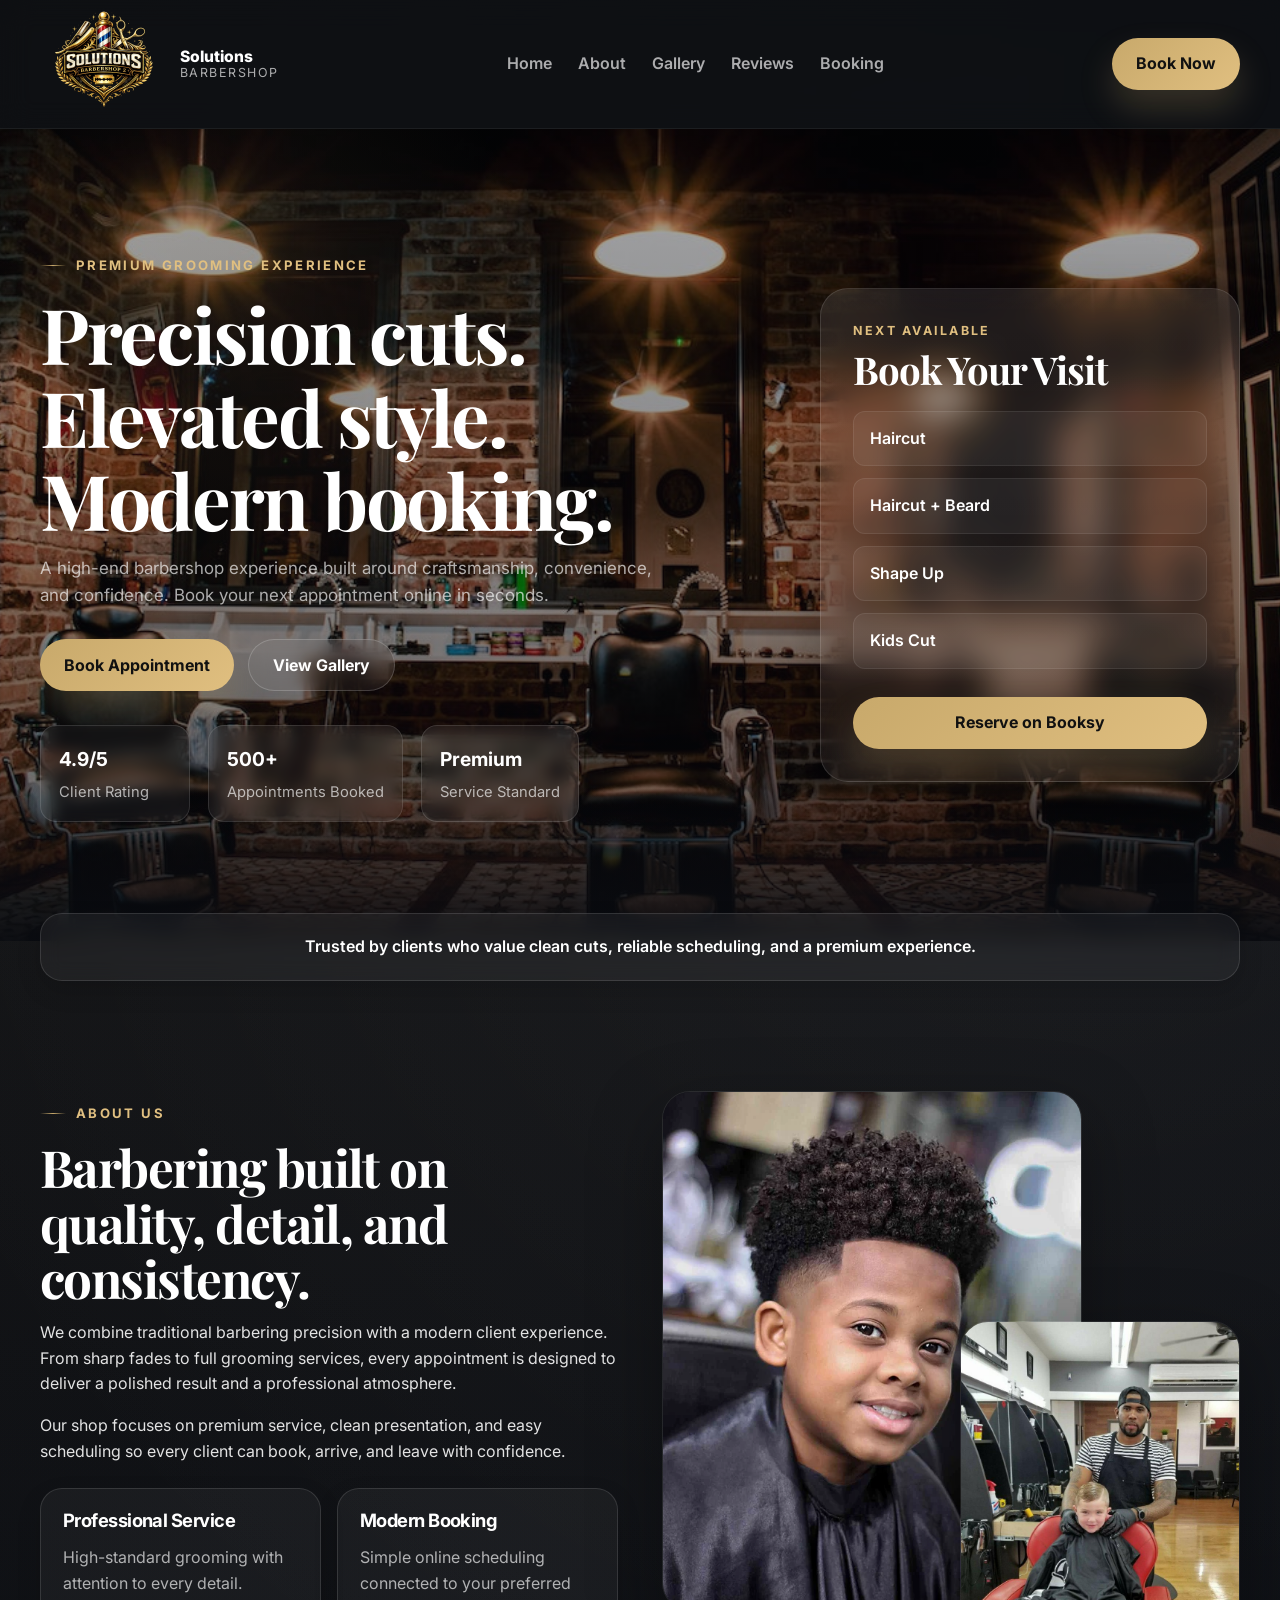
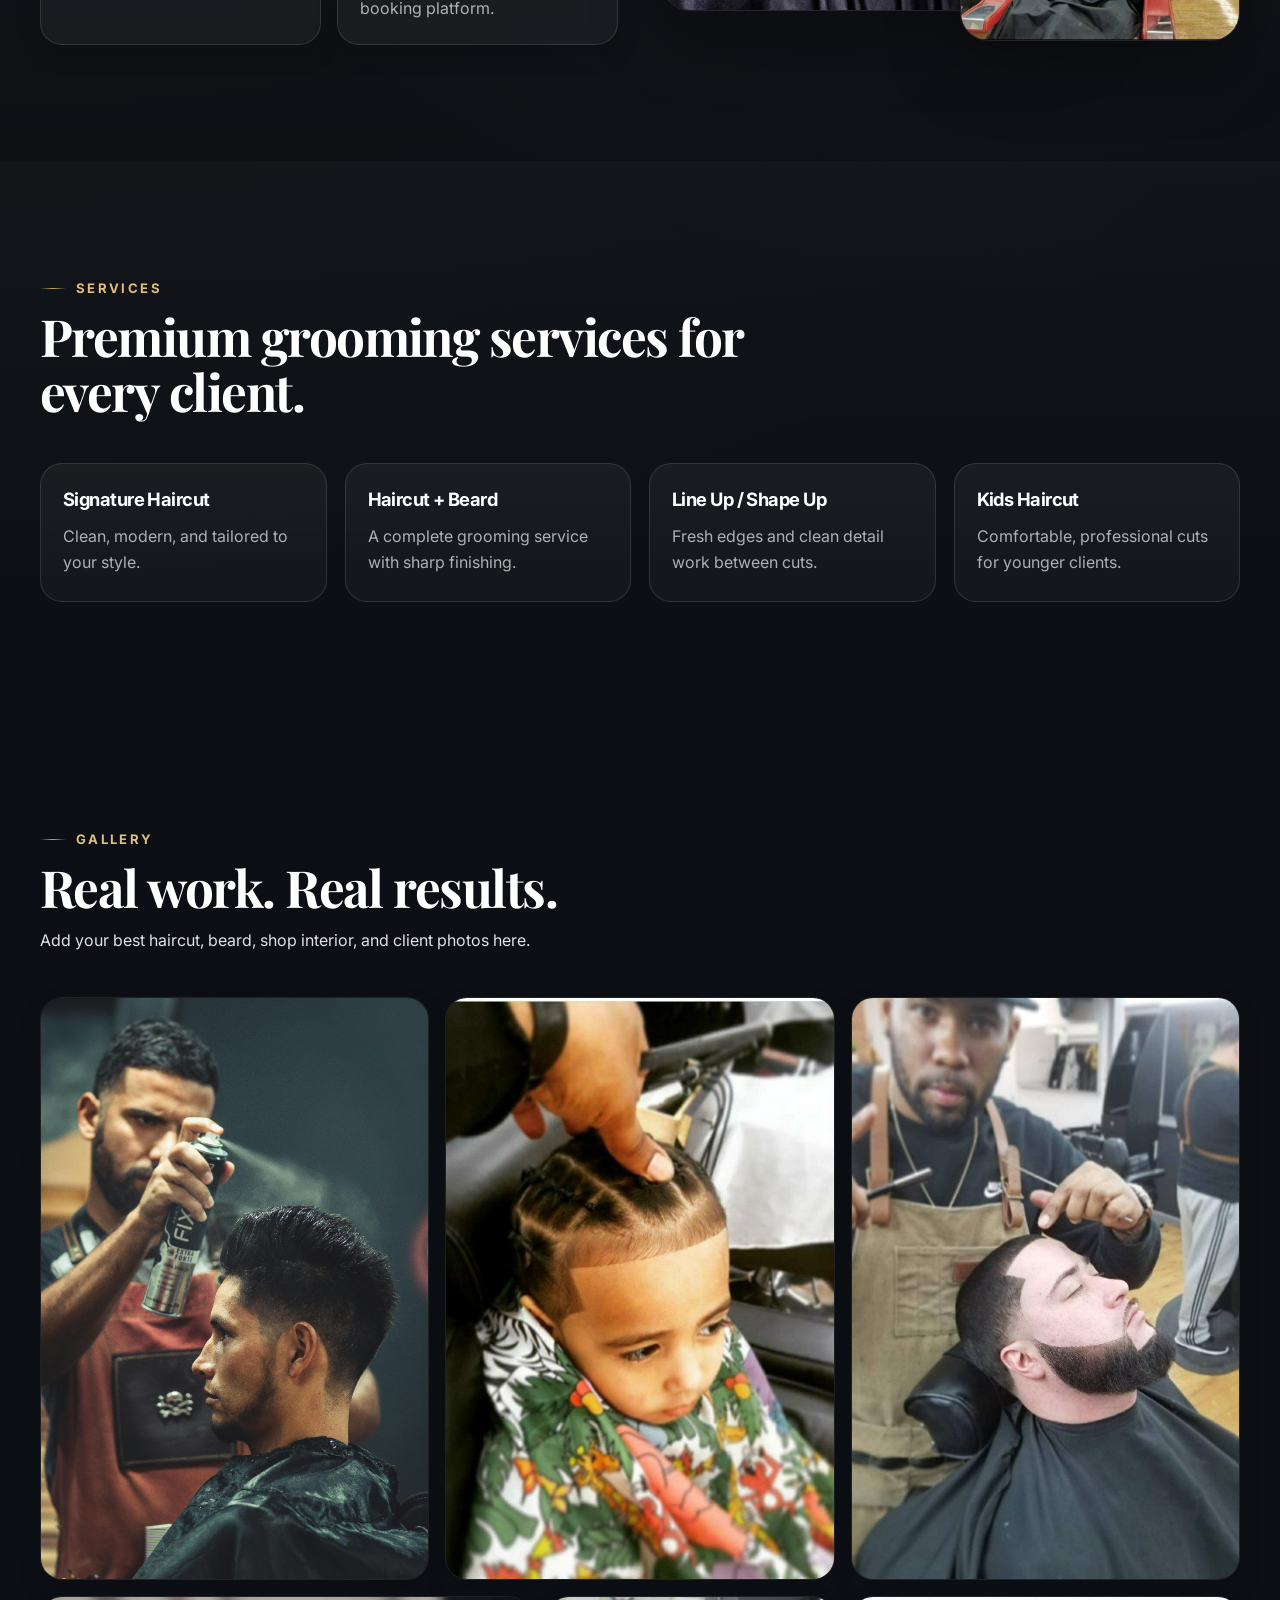
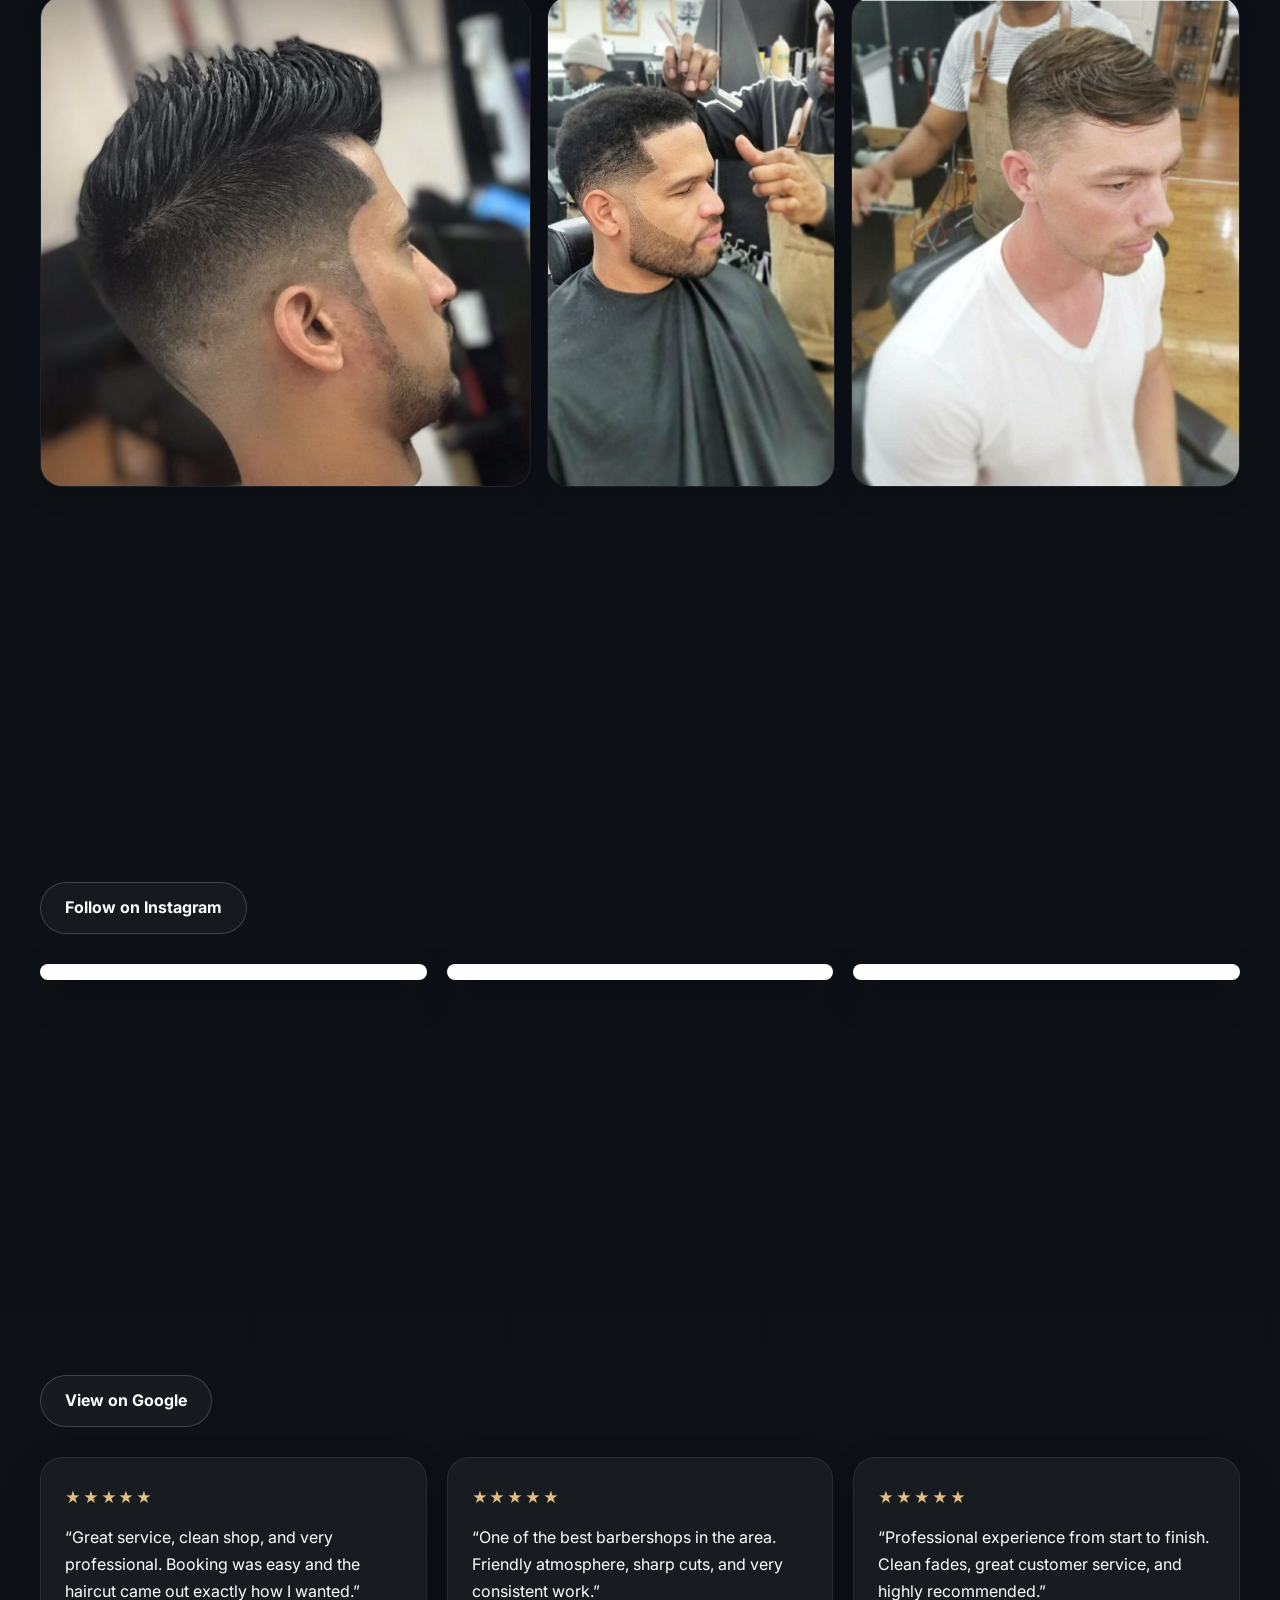
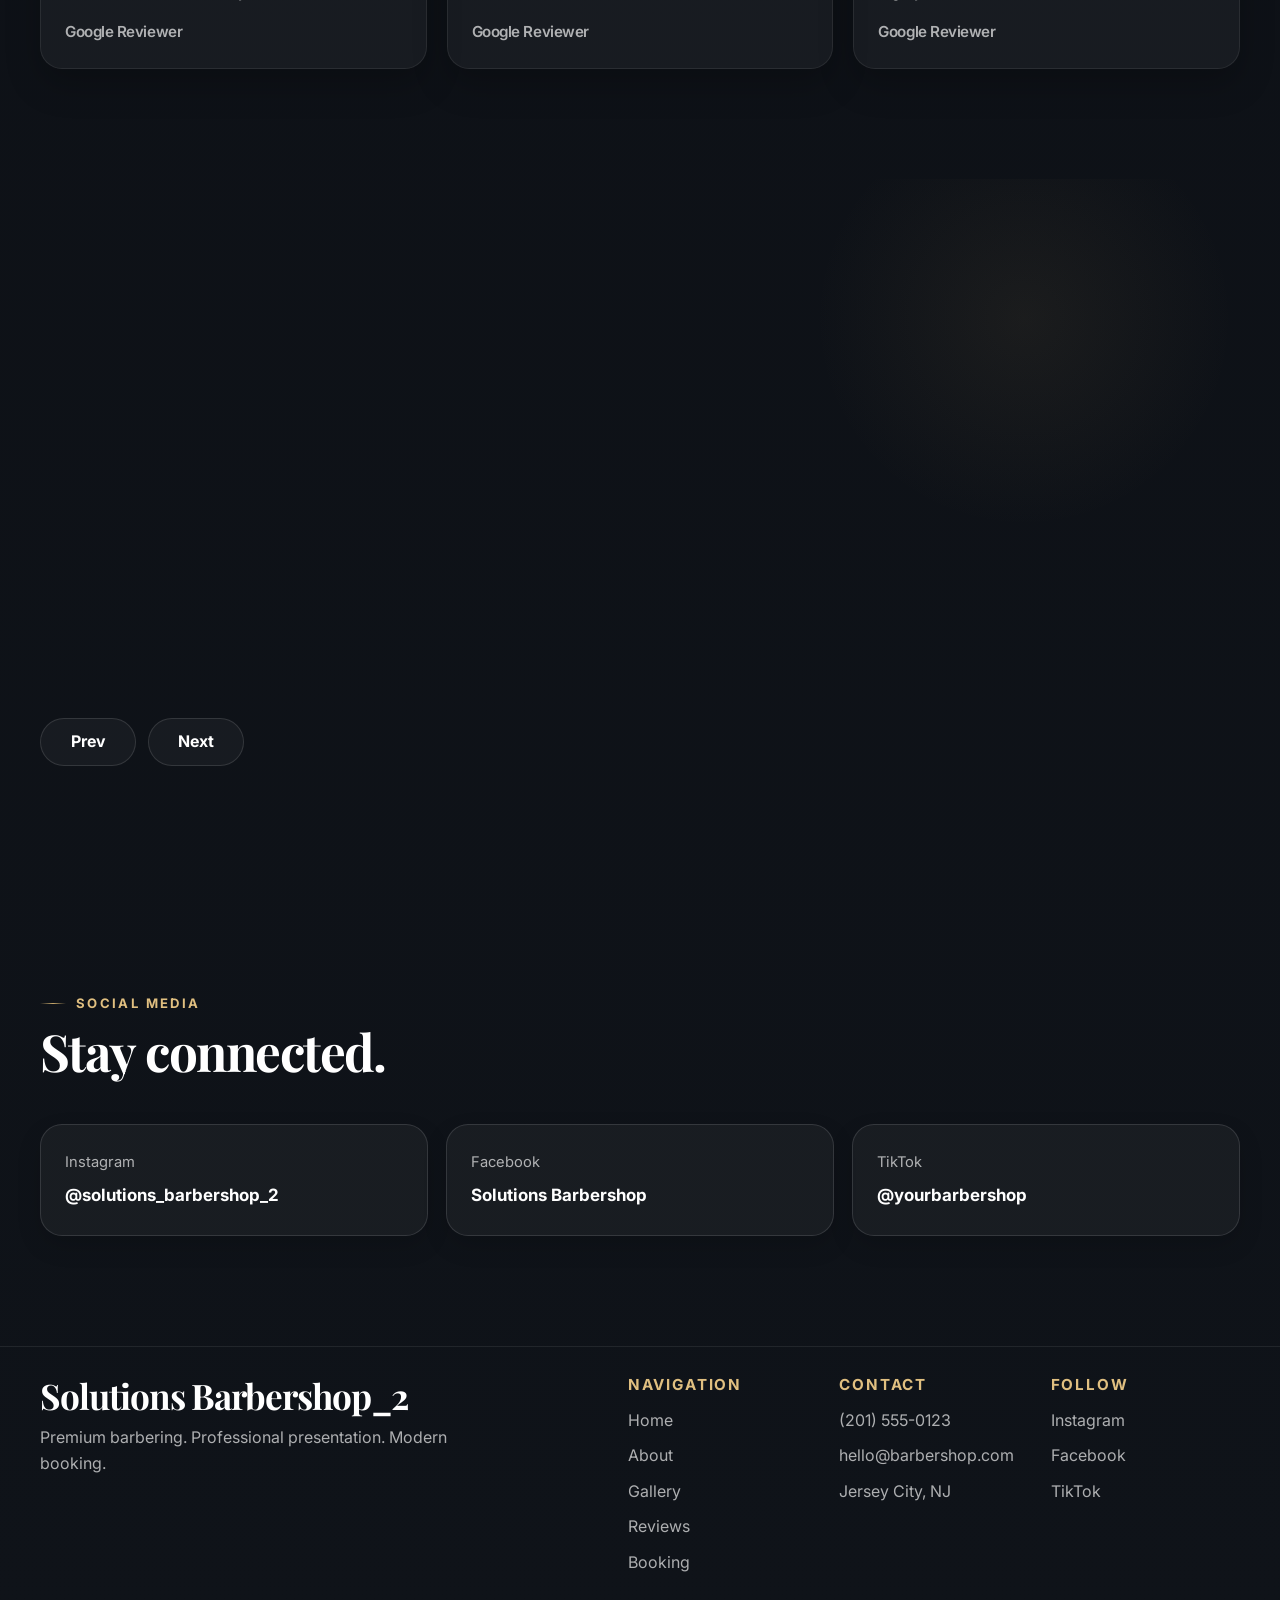
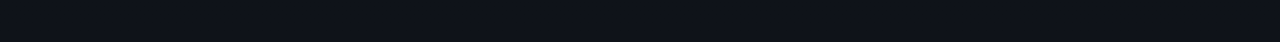
==== commit 9bd77df9: "Add files via upload" ====
--- a/index.html
+++ b/index.html
@@ -42,8 +42,7 @@
           <a href="#about">About</a>
           <a href="#gallery">Gallery</a>
           <a href="#reviews">Reviews</a>
-          <a href="#booking">Booking</a>
-          <a href="#contact">Contact</a>
+          <a href="booking.html">Booking</a>
         </nav>
 
         <div class="header__actions">
@@ -77,8 +76,7 @@
           <a href="#about">About</a>
           <a href="#gallery">Gallery</a>
           <a href="#reviews">Reviews</a>
-          <a href="#booking">Booking</a>
-          <a href="#contact">Contact</a>
+          <a href="booking.html">Booking</a>
           <a
             href="https://booksy.com/"
             target="_blank"
@@ -409,52 +407,7 @@
         </div>
       </section>
 
-      <!-- Booking -->
-      <section class="section booking" id="booking">
-        <div class="container booking__grid">
-          <div class="booking__content">
-            <p class="eyebrow">Booking</p>
-            <h2>Book your appointment in seconds.</h2>
-            <p>
-              Connect this button to Booksy, Fresha, Square, GlossGenius, or
-              your preferred booking system.
-            </p>
-
-            <ul class="booking-list">
-              <li>Select your service</li>
-              <li>Choose your preferred time</li>
-              <li>Confirm your appointment online</li>
-            </ul>
-
-            <a
-              href="https://booksy.com/"
-              target="_blank"
-              rel="noopener noreferrer"
-              class="btn btn--primary"
-            >
-              Go to Booking
-            </a>
-          </div>
-
-          <div class="booking__panel">
-            <div class="booking-panel__inner">
-              <h3>Hours</h3>
-              <ul class="hours-list">
-                <li><span>Mon - Fri</span><span>9:00 AM - 8:00 PM</span></li>
-                <li><span>Saturday</span><span>9:00 AM - 7:00 PM</span></li>
-                <li><span>Sunday</span><span>10:00 AM - 5:00 PM</span></li>
-              </ul>
-
-              <h3>Location</h3>
-              <p>123 Example Street, Jersey City, NJ</p>
-
-              <h3>Phone</h3>
-              <p><a href="tel:+12015550123">(201) 555-0123</a></p>
-            </div>
-          </div>
-        </div>
-      </section>
-
+     
       <!-- Social -->
       <section class="section social-section">
         <div class="container">
@@ -498,7 +451,7 @@
             <a href="#about">About</a>
             <a href="#gallery">Gallery</a>
             <a href="#reviews">Reviews</a>
-            <a href="#booking">Booking</a>
+            <a href="booking.html">Booking</a>
           </div>
 
           <div>
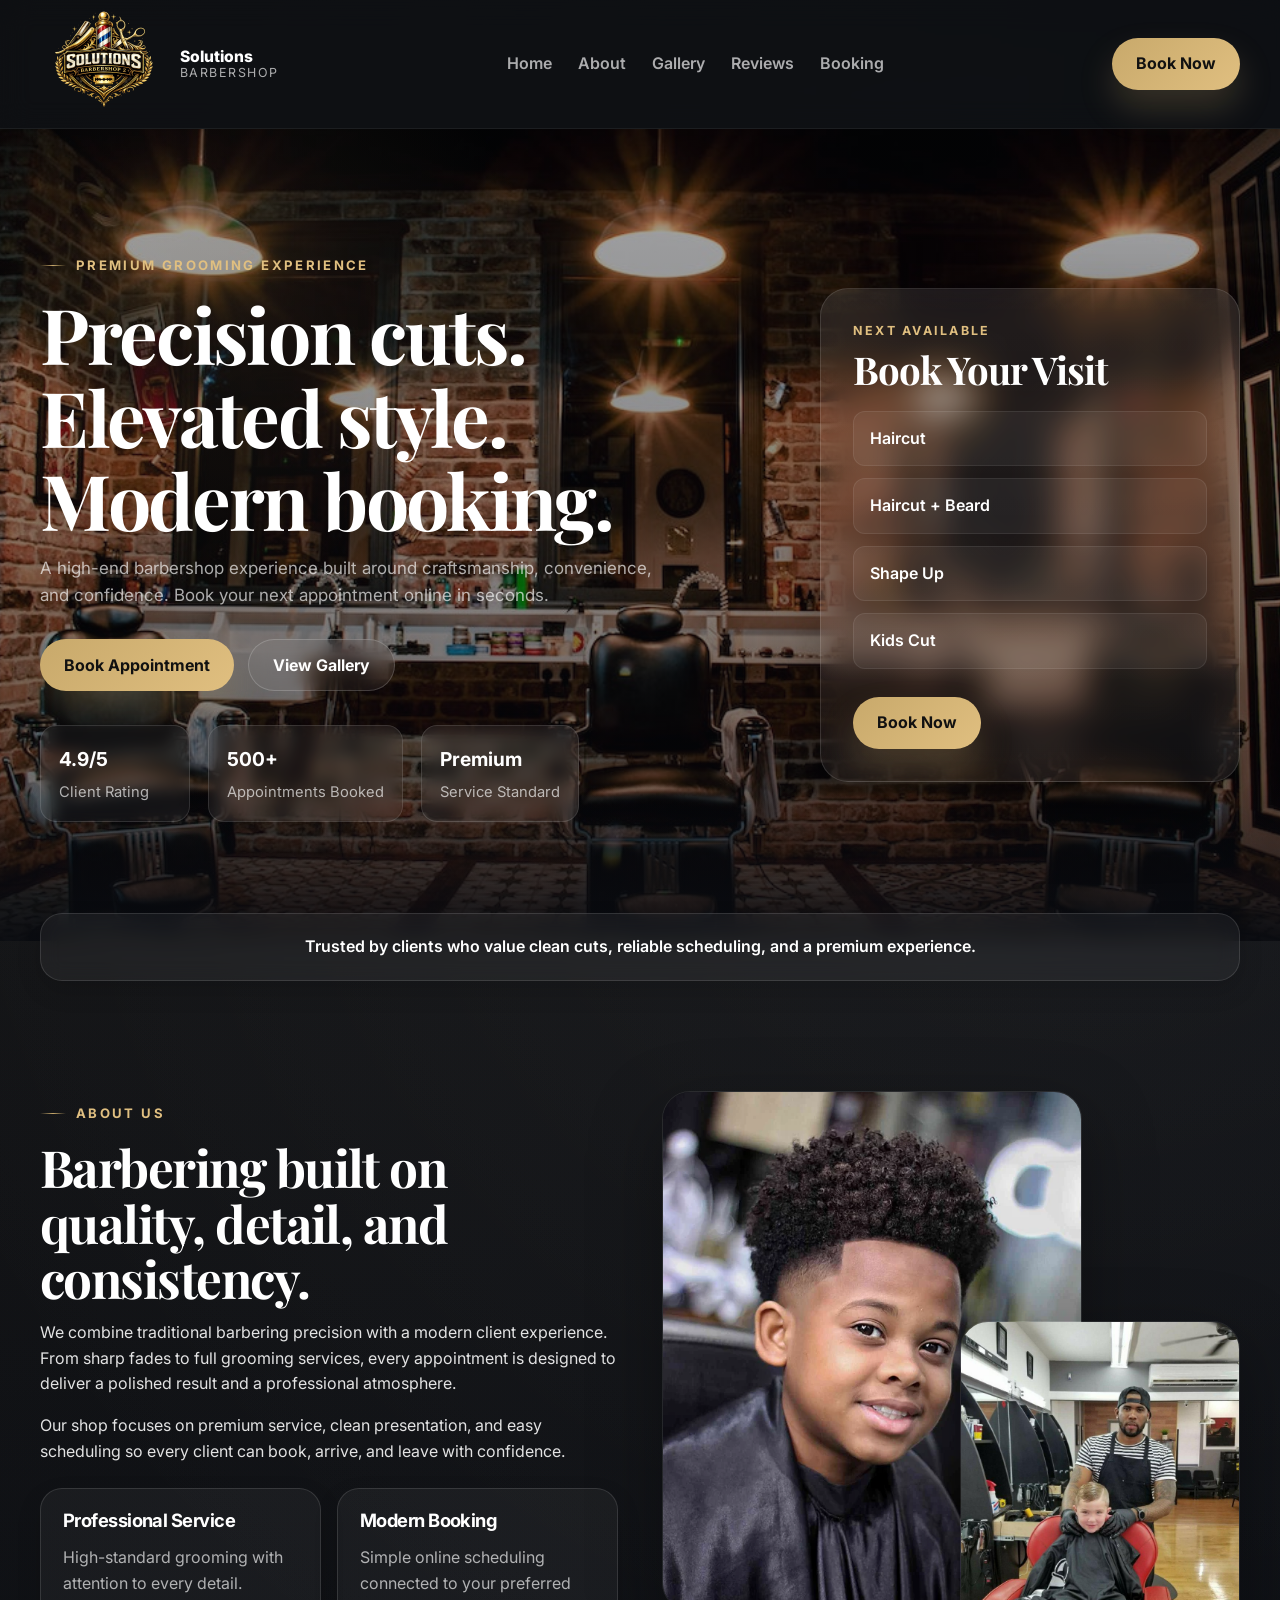
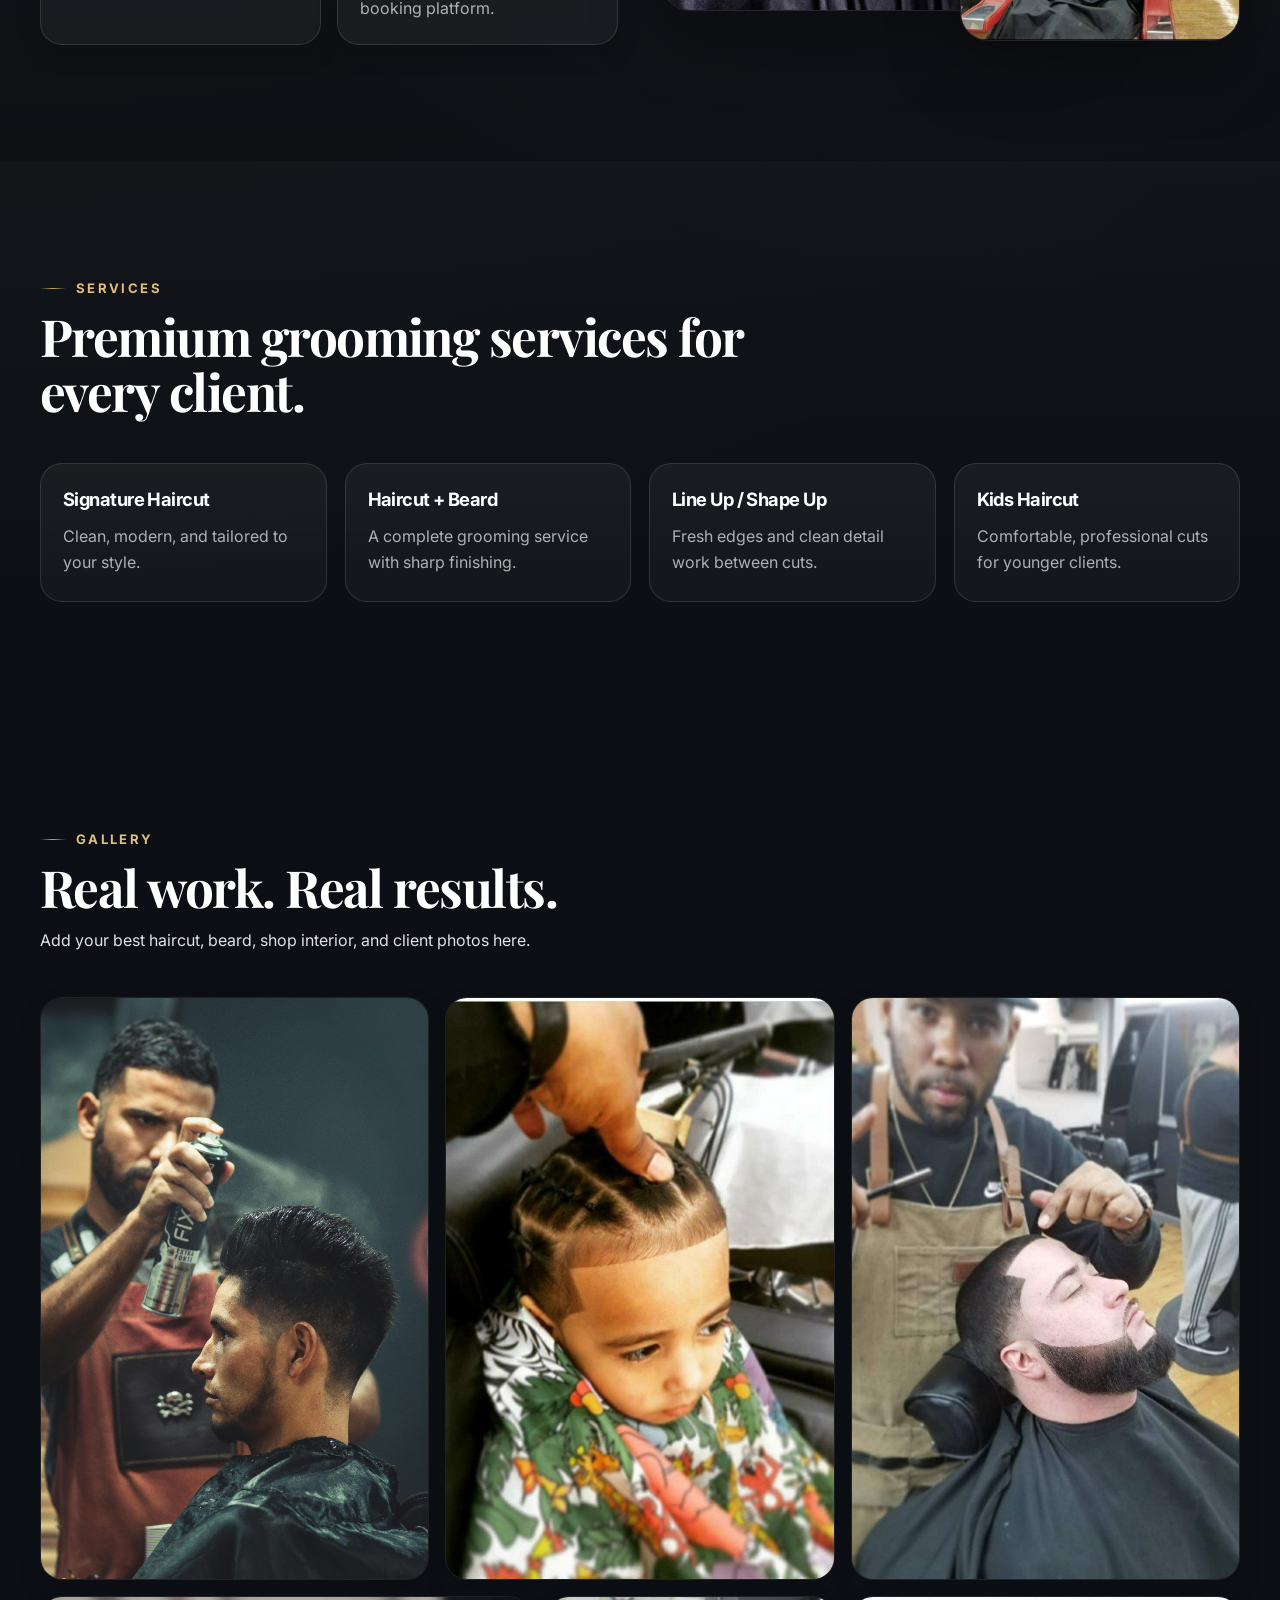
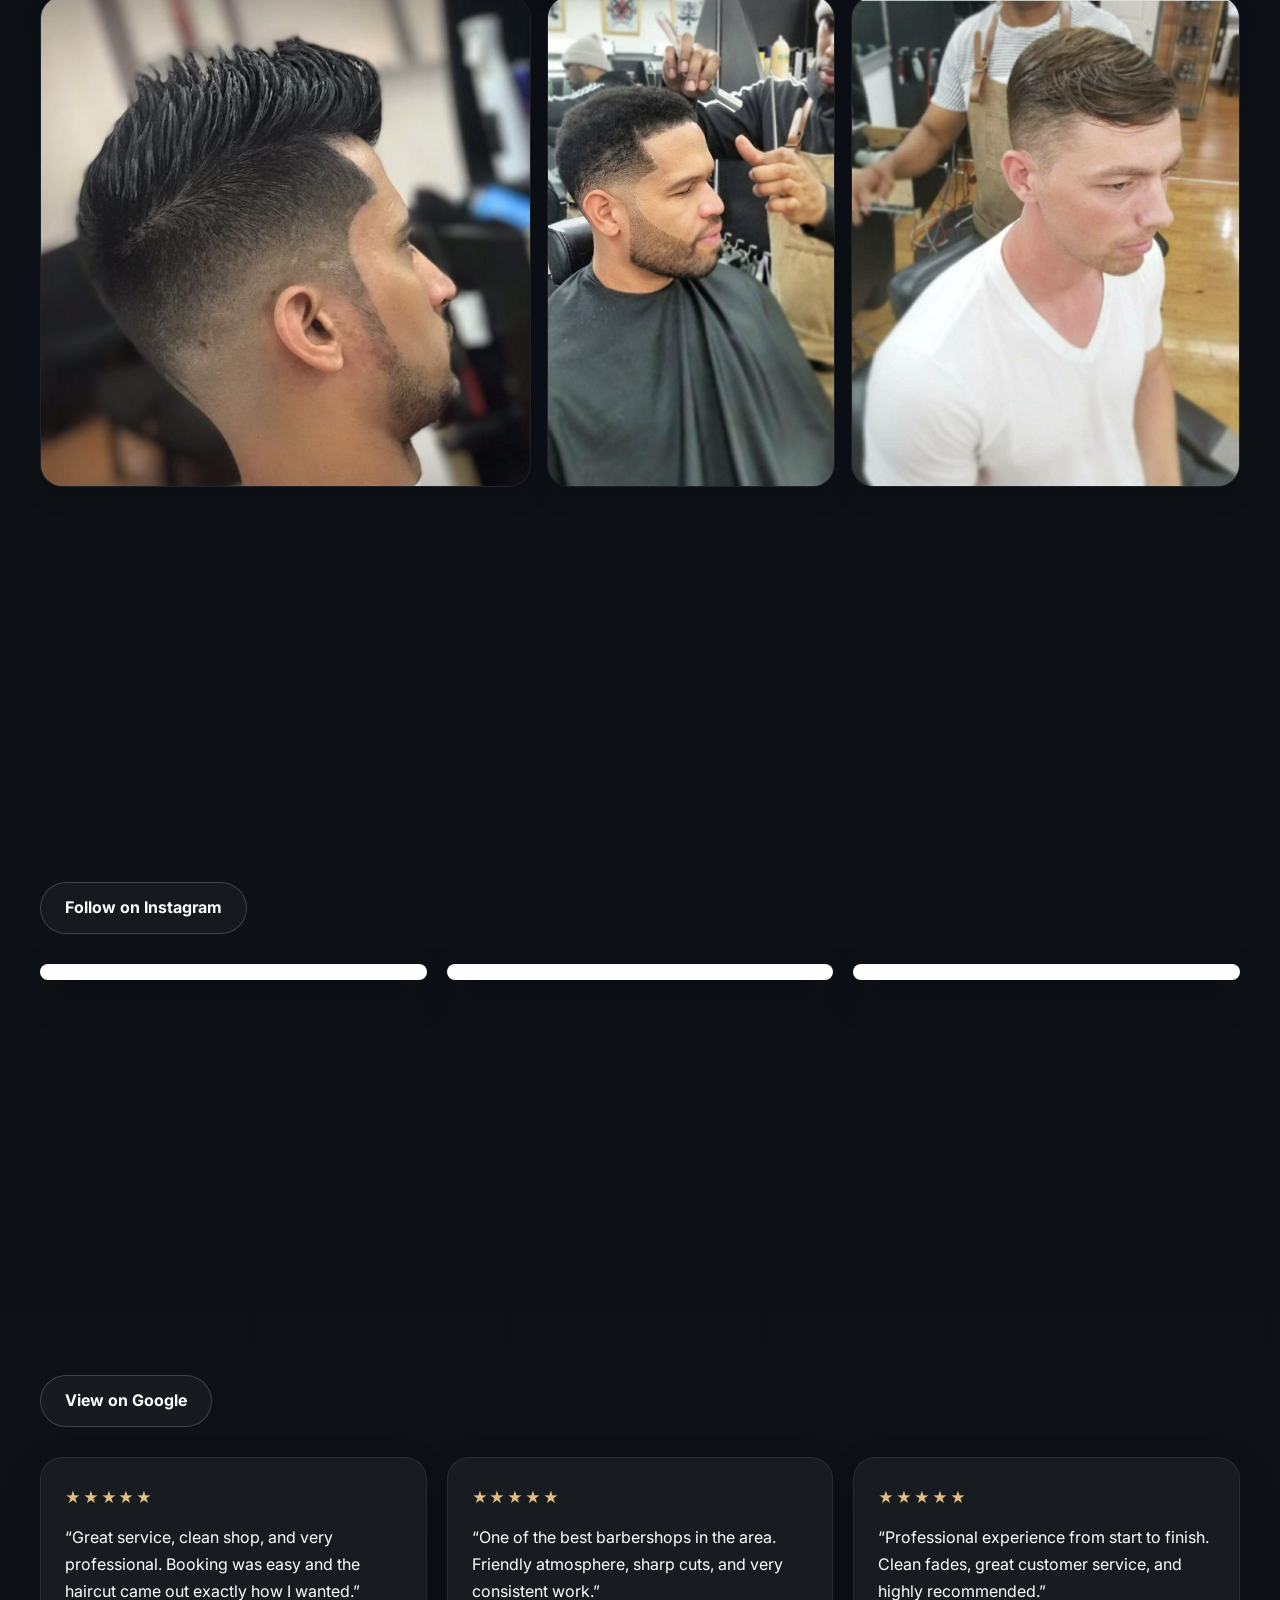
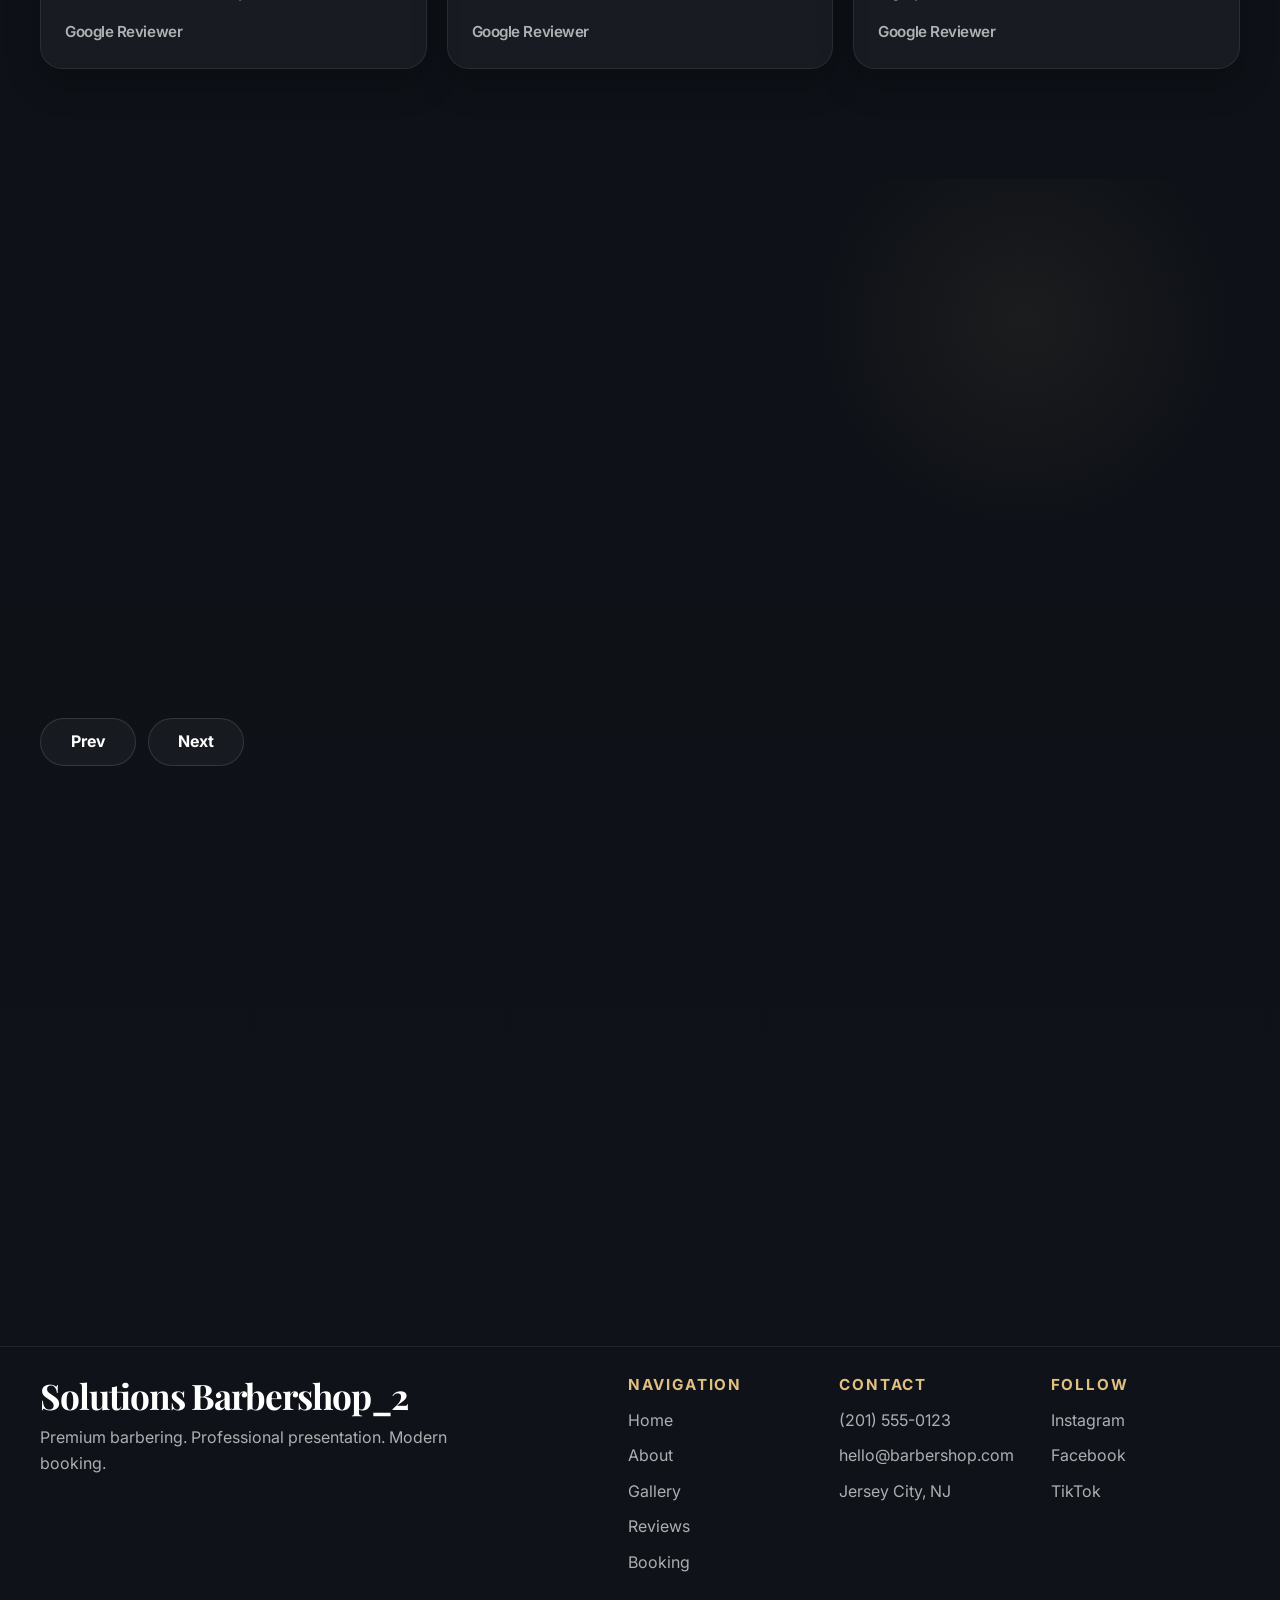
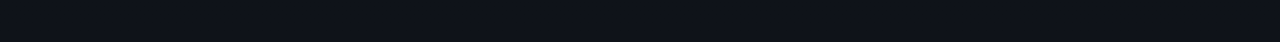
==== commit b1b130bd: "Add files via upload" ====
--- a/index.html
+++ b/index.html
@@ -46,14 +46,9 @@
         </nav>
 
         <div class="header__actions">
-          <a
-            href="https://booksy.com/"
-            target="_blank"
-            rel="noopener noreferrer"
-            class="btn btn--primary desktop-book-btn"
-          >
-            Book Now
-          </a>
+        <a href="booking.html" class="btn btn--primary desktop-book-btn">
+  Book Now
+</a>
 
           <button
             class="menu-toggle"
@@ -77,14 +72,9 @@
           <a href="#gallery">Gallery</a>
           <a href="#reviews">Reviews</a>
           <a href="booking.html">Booking</a>
-          <a
-            href="https://booksy.com/"
-            target="_blank"
-            rel="noopener noreferrer"
-            class="btn btn--primary btn--block"
-          >
-            Book Now
-          </a>
+          <a href="booking.html" class="btn btn--primary desktop-book-btn">
+  Book Now
+</a>
         </nav>
       </div>
     </header>
@@ -148,14 +138,9 @@
                 <li>Shape Up</li>
                 <li>Kids Cut</li>
               </ul>
-              <a
-                href="https://booksy.com/"
-                target="_blank"
-                rel="noopener noreferrer"
-                class="btn btn--primary btn--block"
-              >
-                Reserve on Booksy
-              </a>
+             <a href="booking.html" class="btn btn--primary desktop-book-btn">
+  Book Now
+</a>
             </div>
           </div>
         </div>
--- a/css/style.css
+++ b/css/style.css
@@ -1195,4 +1195,166 @@
   .google-reviews-grid {
     grid-template-columns: 1fr;
   }
+}.booking-team {
+  padding-top: 32px;
+  padding-bottom: 32px;
+}
+
+.booking-team__heading {
+  max-width: 720px;
+  margin: 0 auto 32px;
+  text-align: center;
+}
+
+.booking-team__grid {
+  display: grid;
+  grid-template-columns: repeat(2, minmax(0, 1fr));
+  gap: 28px;
+}
+
+.barber-card {
+  display: grid;
+  grid-template-columns: 220px 1fr;
+  gap: 24px;
+  align-items: stretch;
+  padding: 24px;
+  border-radius: 24px;
+  background: rgba(255, 255, 255, 0.04);
+  border: 1px solid rgba(255, 255, 255, 0.08);
+  box-shadow: 0 20px 50px rgba(0, 0, 0, 0.18);
+}
+
+.barber-card__image-wrap {
+  width: 100%;
+  height: 100%;
+  min-height: 280px;
+  border-radius: 20px;
+  overflow: hidden;
+  background: rgba(255, 255, 255, 0.03);
+}
+
+.barber-card__image {
+  width: 100%;
+  height: 100%;
+  object-fit: cover;
+  display: block;
+}
+
+.barber-card__content h3 {
+  margin: 6px 0 10px;
+  font-size: 1.6rem;
+  line-height: 1.15;
+}
+
+.barber-card__role {
+  display: inline-block;
+  font-size: 0.78rem;
+  font-weight: 700;
+  text-transform: uppercase;
+  letter-spacing: 0.12em;
+  color: rgba(255, 255, 255, 0.65);
+}
+
+.barber-card__specialty {
+  margin: 0 0 12px;
+  font-weight: 600;
+  color: rgba(255, 255, 255, 0.88);
+}
+
+.barber-card__bio {
+  margin: 0 0 16px;
+  color: rgba(255, 255, 255, 0.72);
+  line-height: 1.75;
+}
+
+.barber-card__list {
+  list-style: none;
+  margin: 0 0 20px;
+  padding: 0;
+  display: grid;
+  gap: 8px;
+}
+
+.barber-card__list li {
+  padding-left: 18px;
+  position: relative;
+  color: rgba(255, 255, 255, 0.78);
+}
+
+.barber-card__list li::before {
+  content: "";
+  position: absolute;
+  left: 0;
+  top: 10px;
+  width: 7px;
+  height: 7px;
+  border-radius: 50%;
+  background: currentColor;
+  opacity: 0.8;
+}
+
+@media (max-width: 980px) {
+  .booking-team__grid {
+    grid-template-columns: 1fr;
+  }
+
+  .barber-card {
+    grid-template-columns: 1fr;
+  }
+
+  .barber-card__image-wrap {
+    min-height: 320px;
+  }
+}
+
+@media (max-width: 640px) {
+  .barber-card {
+    padding: 18px;
+    border-radius: 20px;
+  }
+
+  .barber-card__image-wrap {
+    min-height: 260px;
+  }
+
+  .barber-card__content h3 {
+    font-size: 1.35rem;
+  }
+}.form-group select {
+  width: 100%;
+  min-height: 54px;
+  padding: 14px 48px 14px 16px;
+  border: 1px solid var(--booking-input-border);
+  border-radius: 16px;
+  background-color: var(--booking-input-bg);
+  color: #ffffff;
+  font: inherit;
+  appearance: none;
+  -webkit-appearance: none;
+  -moz-appearance: none;
+  cursor: pointer;
+  transition:
+    border-color 0.25s ease,
+    background-color 0.25s ease,
+    box-shadow 0.25s ease;
+  background-image:
+    linear-gradient(45deg, transparent 50%, rgba(255,255,255,0.7) 50%),
+    linear-gradient(135deg, rgba(255,255,255,0.7) 50%, transparent 50%);
+  background-position:
+    calc(100% - 22px) calc(50% - 3px),
+    calc(100% - 16px) calc(50% - 3px);
+  background-size: 6px 6px, 6px 6px;
+  background-repeat: no-repeat;
+}
+
+.form-group select:focus {
+  outline: none;
+  border-color: var(--booking-input-focus);
+  background-color: rgba(255, 255, 255, 0.07);
+  box-shadow: 0 0 0 4px rgba(255, 255, 255, 0.04);
+}
+
+.form-group select option {
+  background: #1a1a1d;
+  color: #ffffff;
 }
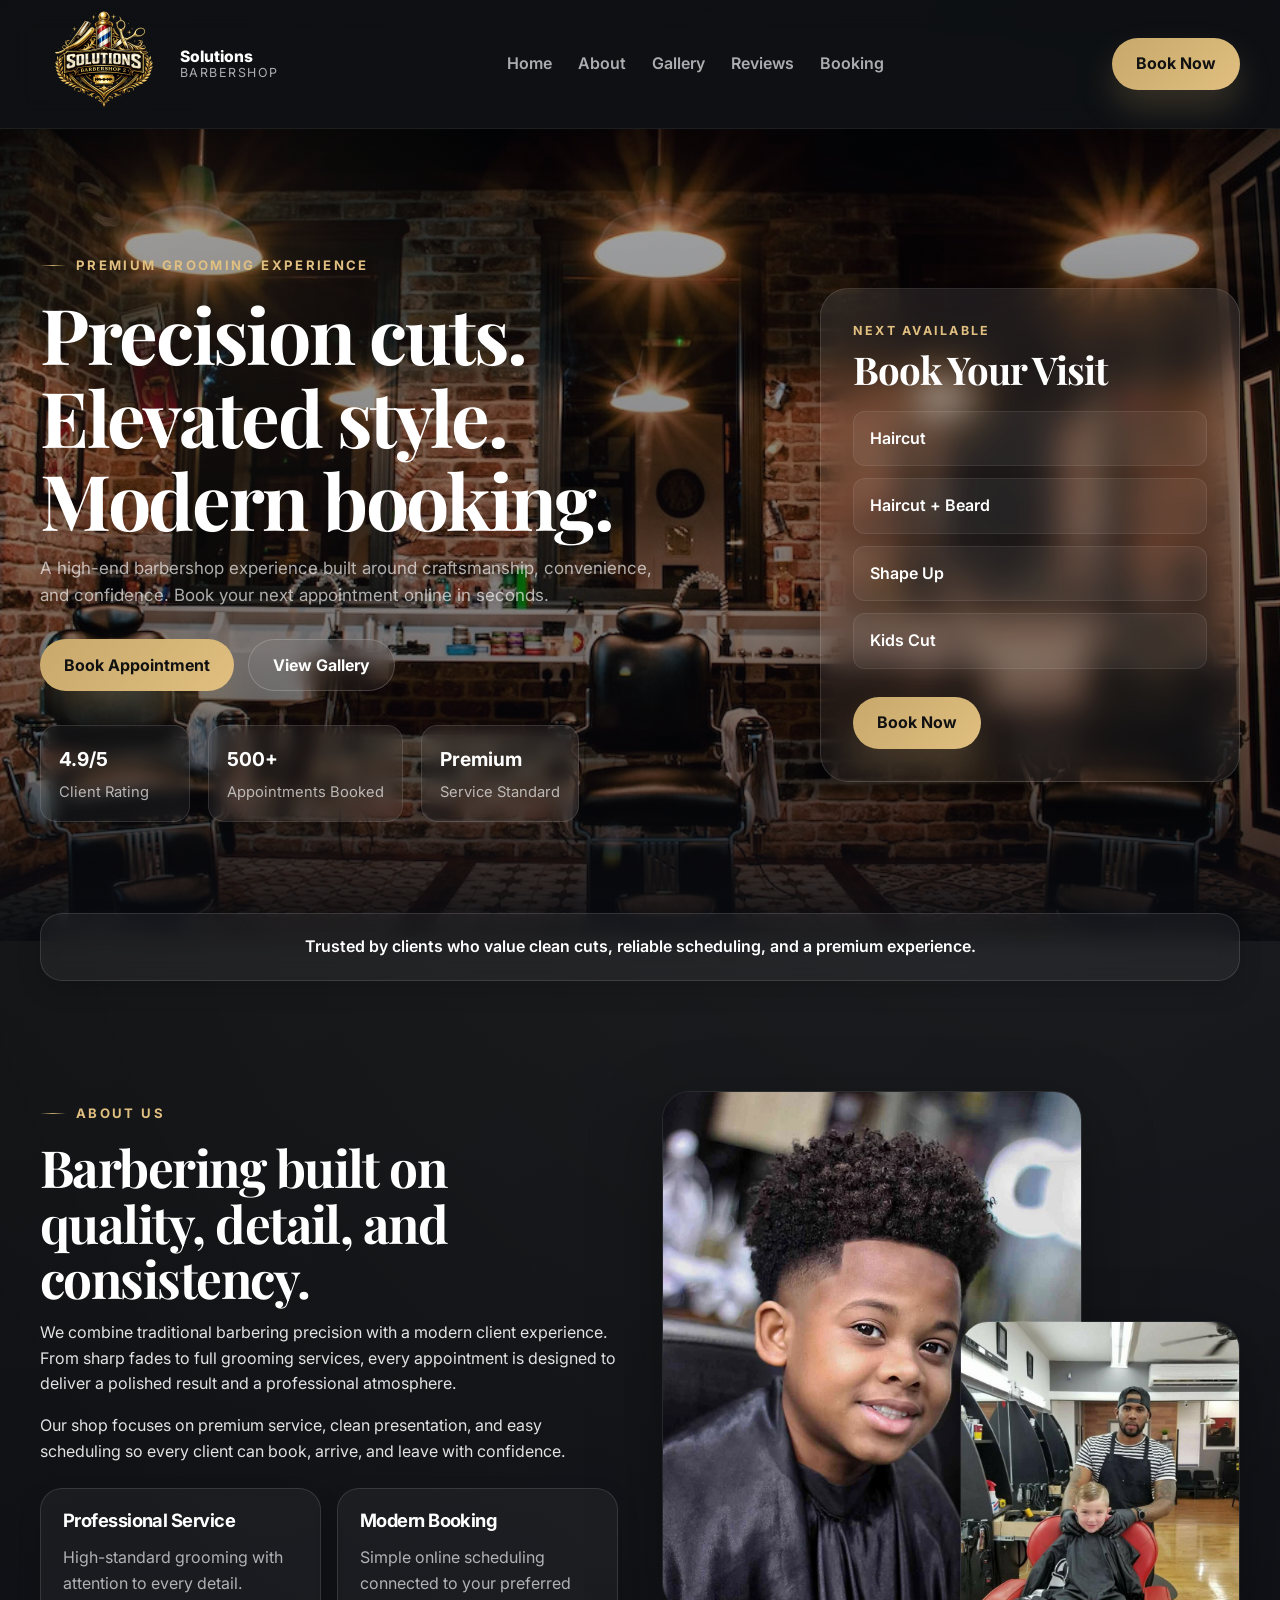
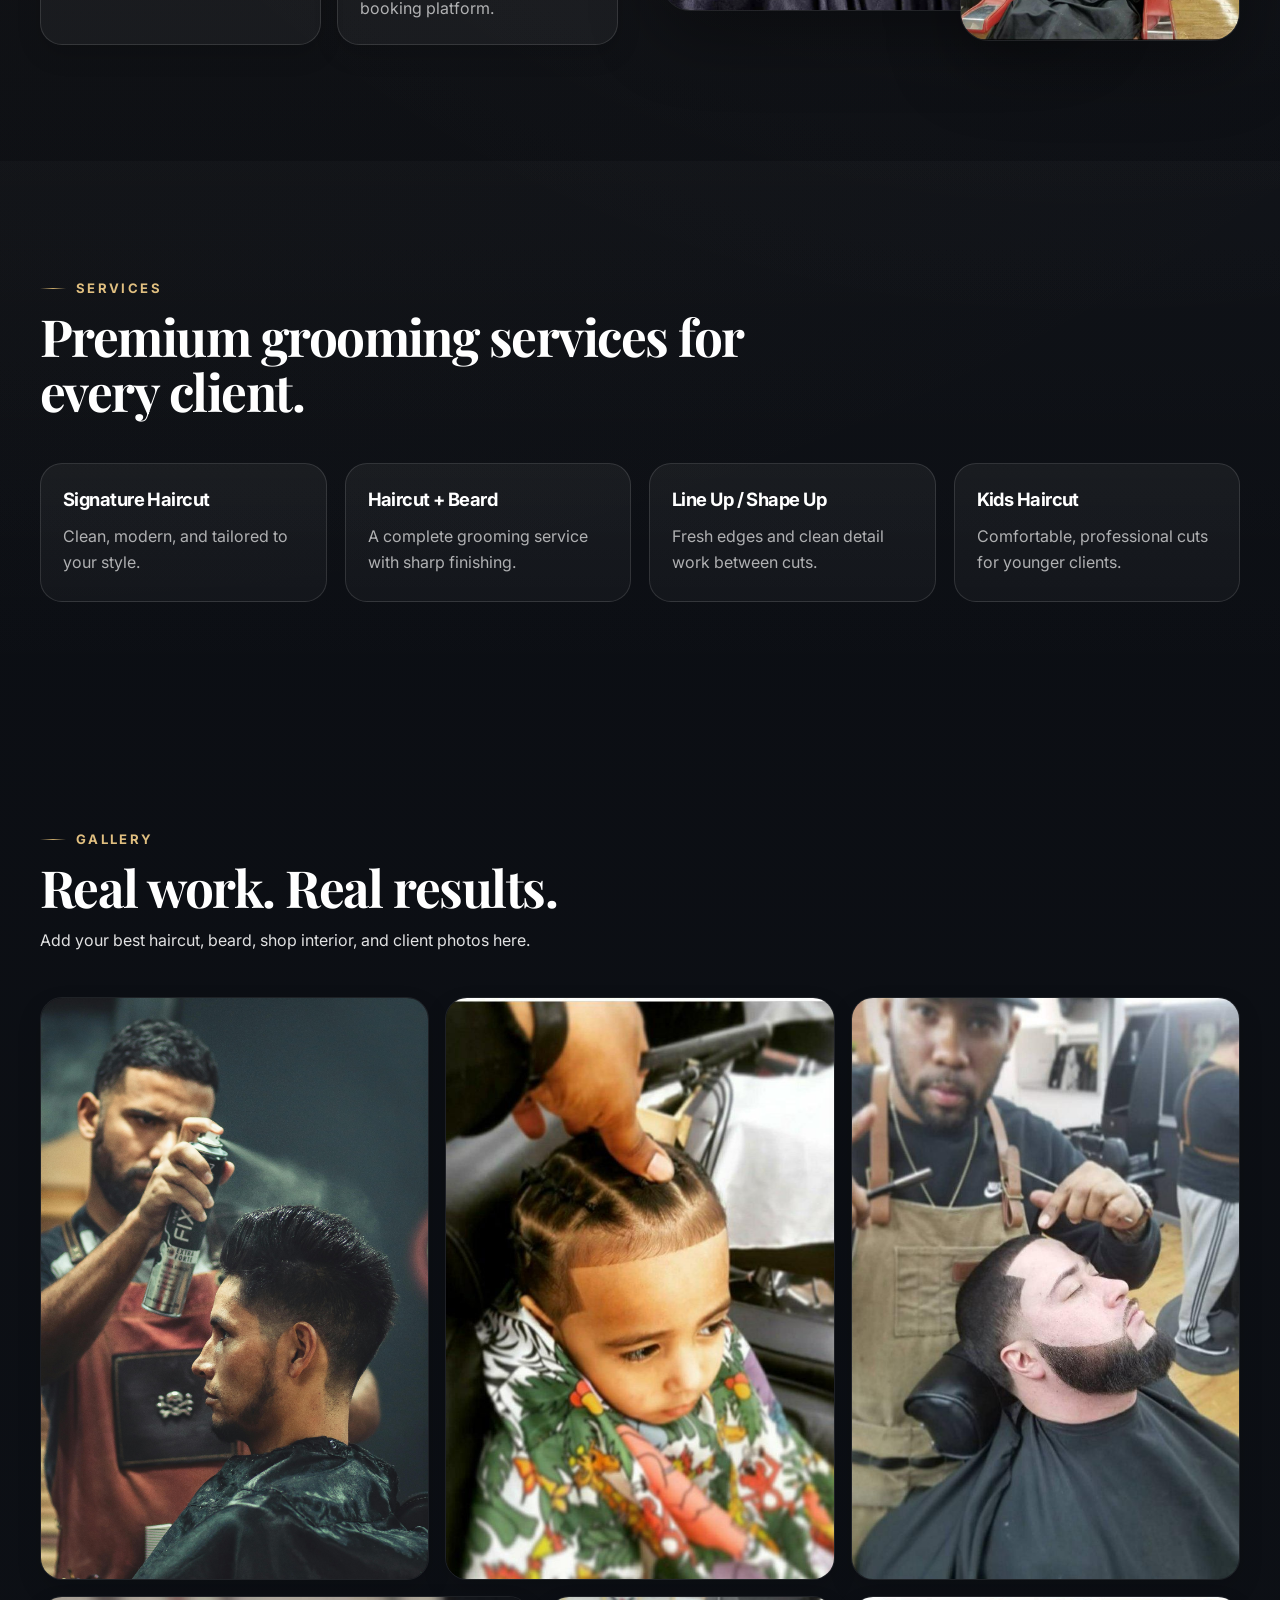
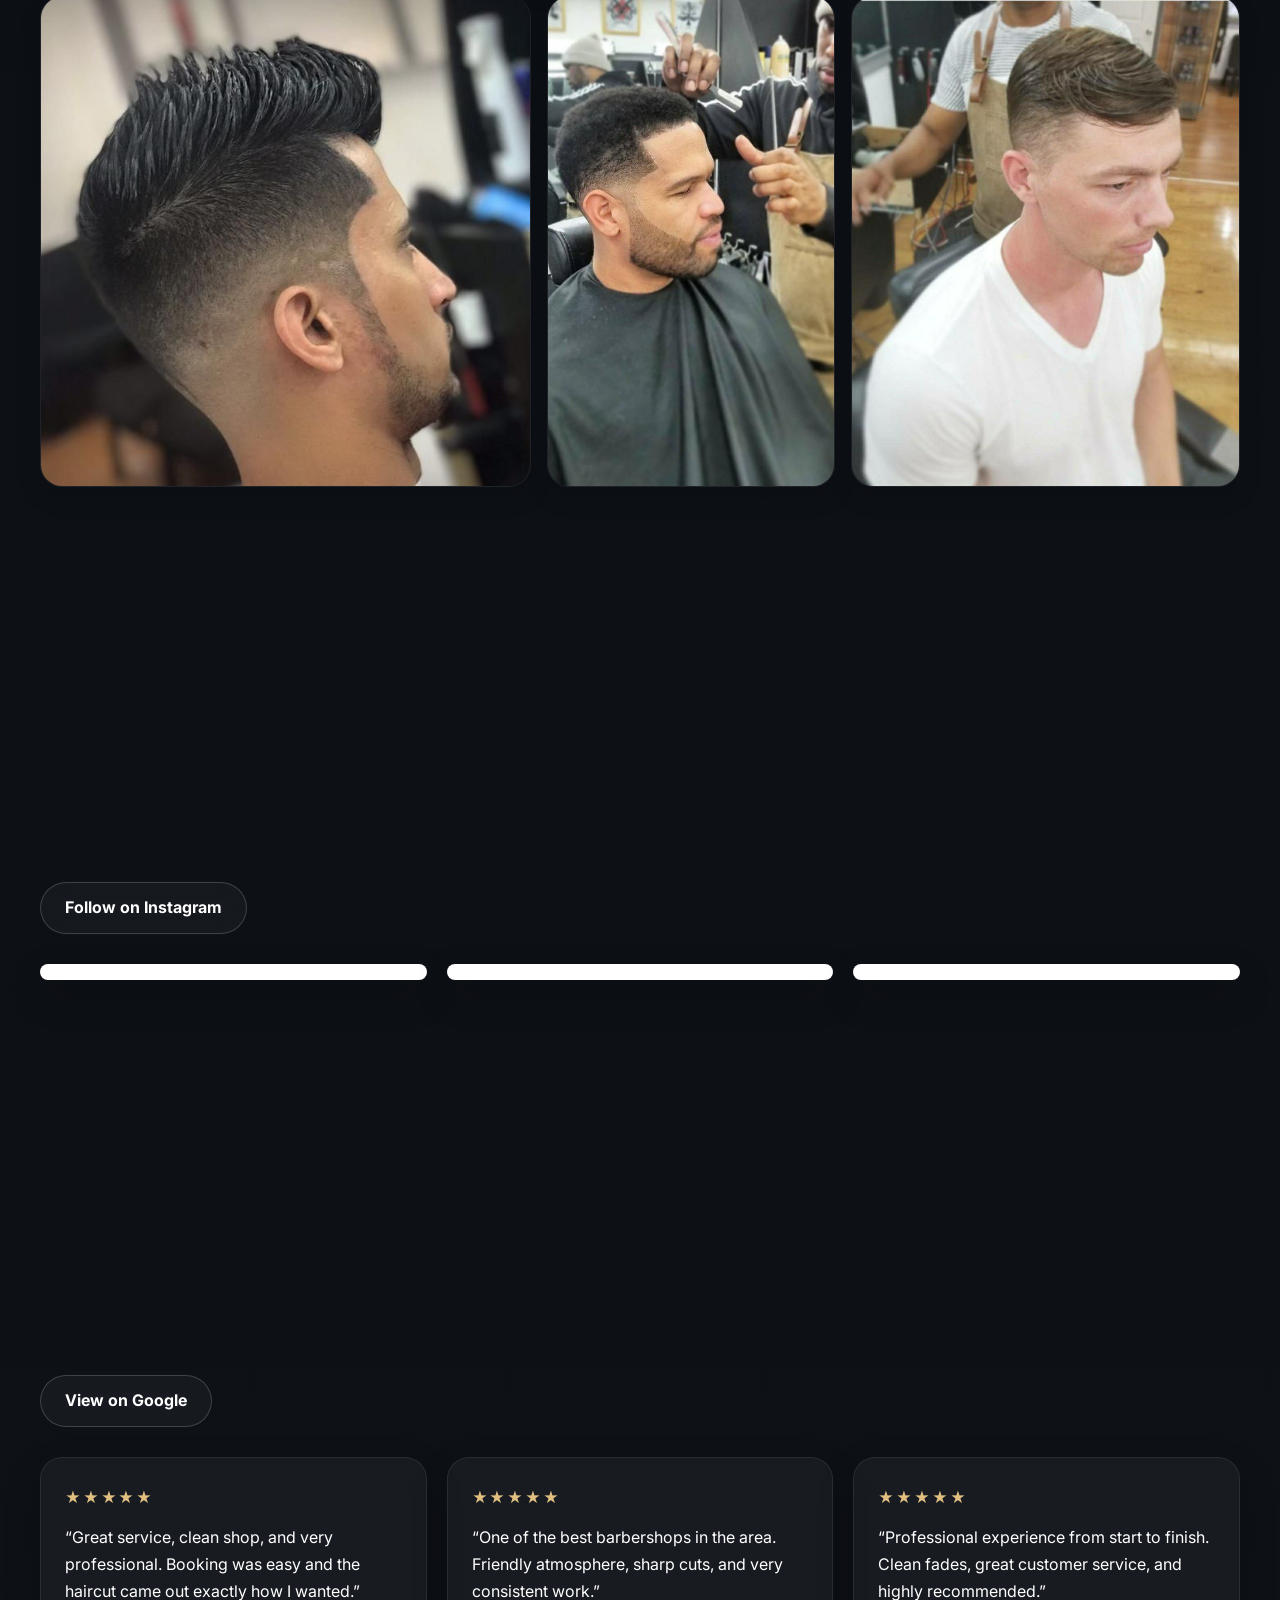
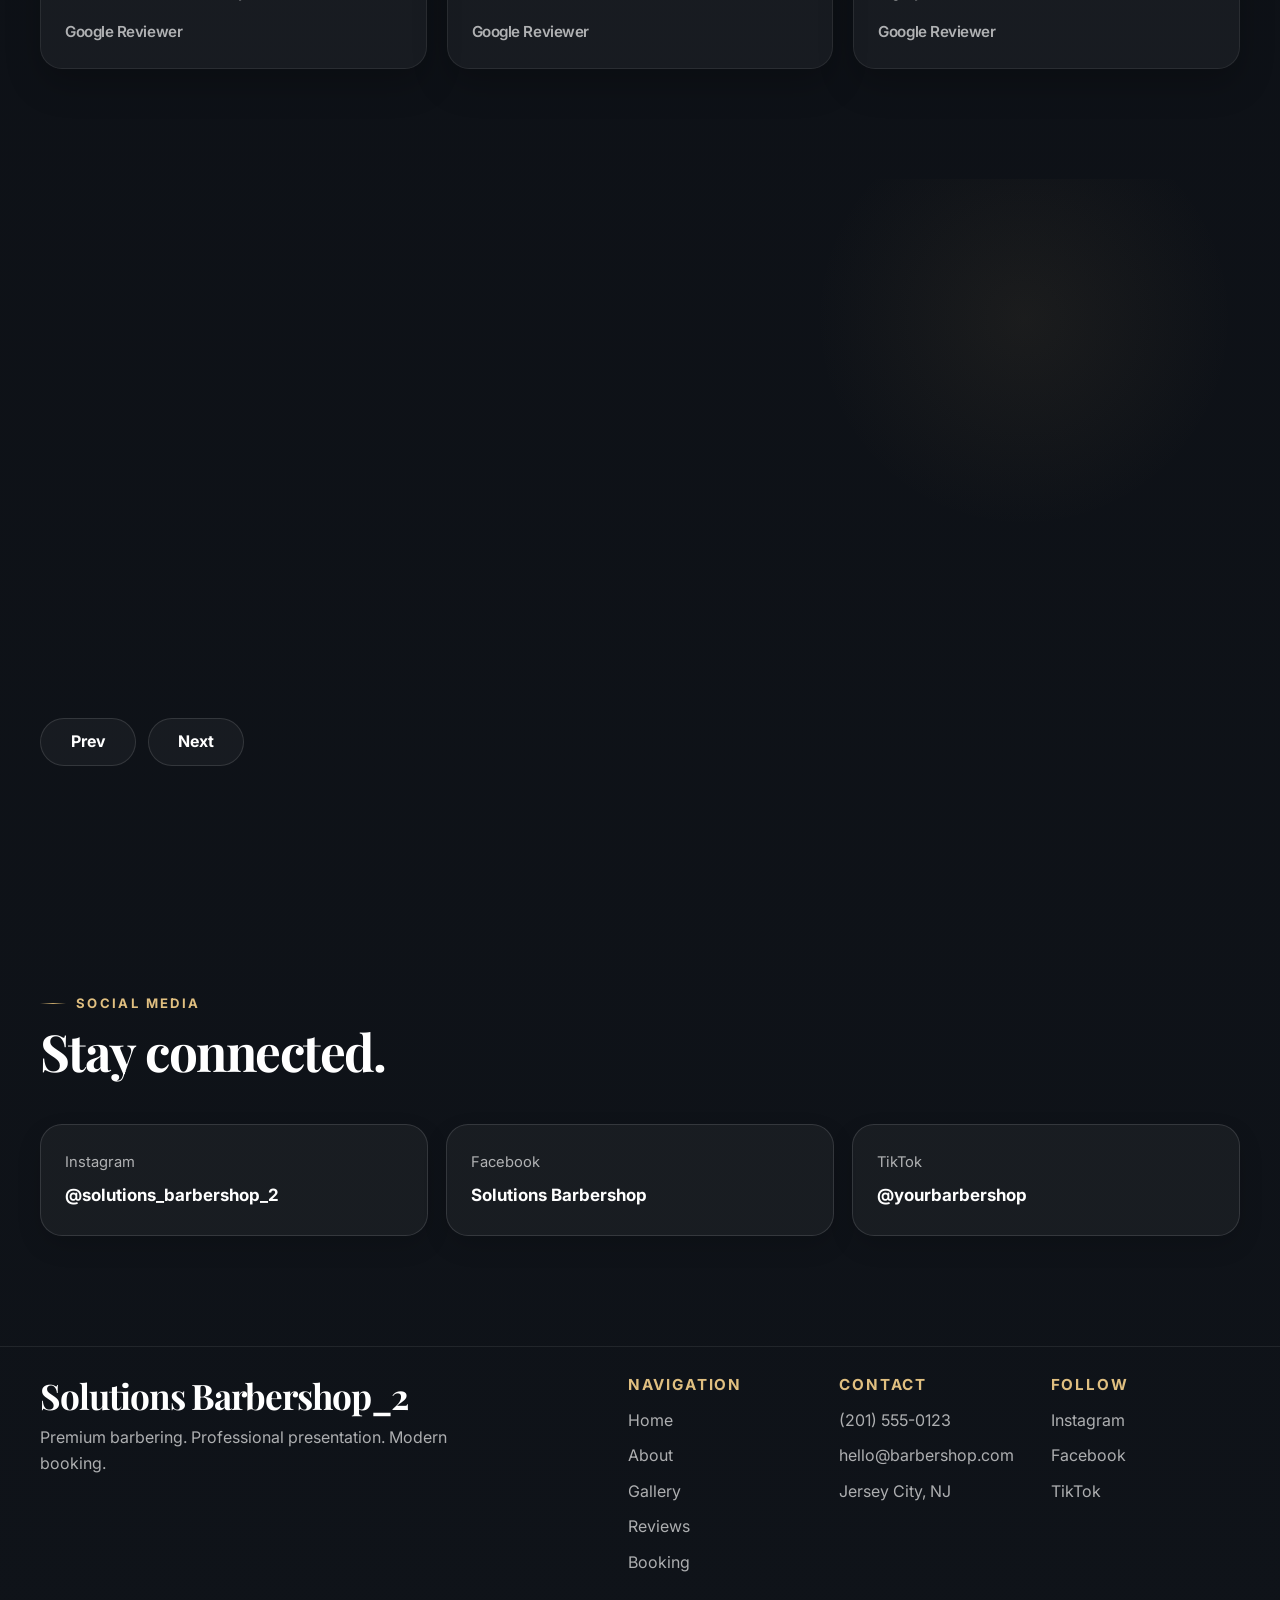
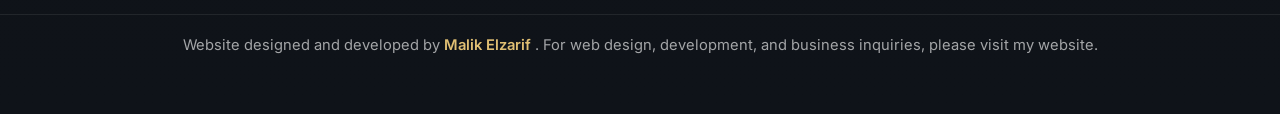
==== commit cf206d5d: "Add files via upload" ====
--- a/index.html
+++ b/index.html
@@ -454,6 +454,15 @@
           </div>
         </div>
       </div>
+<div class="site-credit">
+  <p>
+    Website designed and developed by
+    <a href="https://malikelzarif.com" target="_blank" rel="noopener noreferrer">
+      Malik Elzarif
+    </a>.
+    For web design, development, and business inquiries, please visit my website.
+  </p>
+</div>
     </footer>
   </div>
 
--- a/css/style.css
+++ b/css/style.css
@@ -1357,4 +1357,26 @@
 .form-group select option {
   background: #1a1a1d;
   color: #ffffff;
+}.site-credit {
+  margin-top: 28px;
+  padding-top: 18px;
+  border-top: 1px solid rgba(255, 255, 255, 0.08);
+  text-align: center;
+}
+
+.site-credit p {
+  margin: 0;
+  font-size: 0.92rem;
+  line-height: 1.7;
+  color: rgba(255, 255, 255, 0.62);
+}
+
+.site-credit a {
+  color: #e0bf73;
+  text-decoration: none;
+  font-weight: 600;
+}
+
+.site-credit a:hover {
+  color: #ffffff;
 }
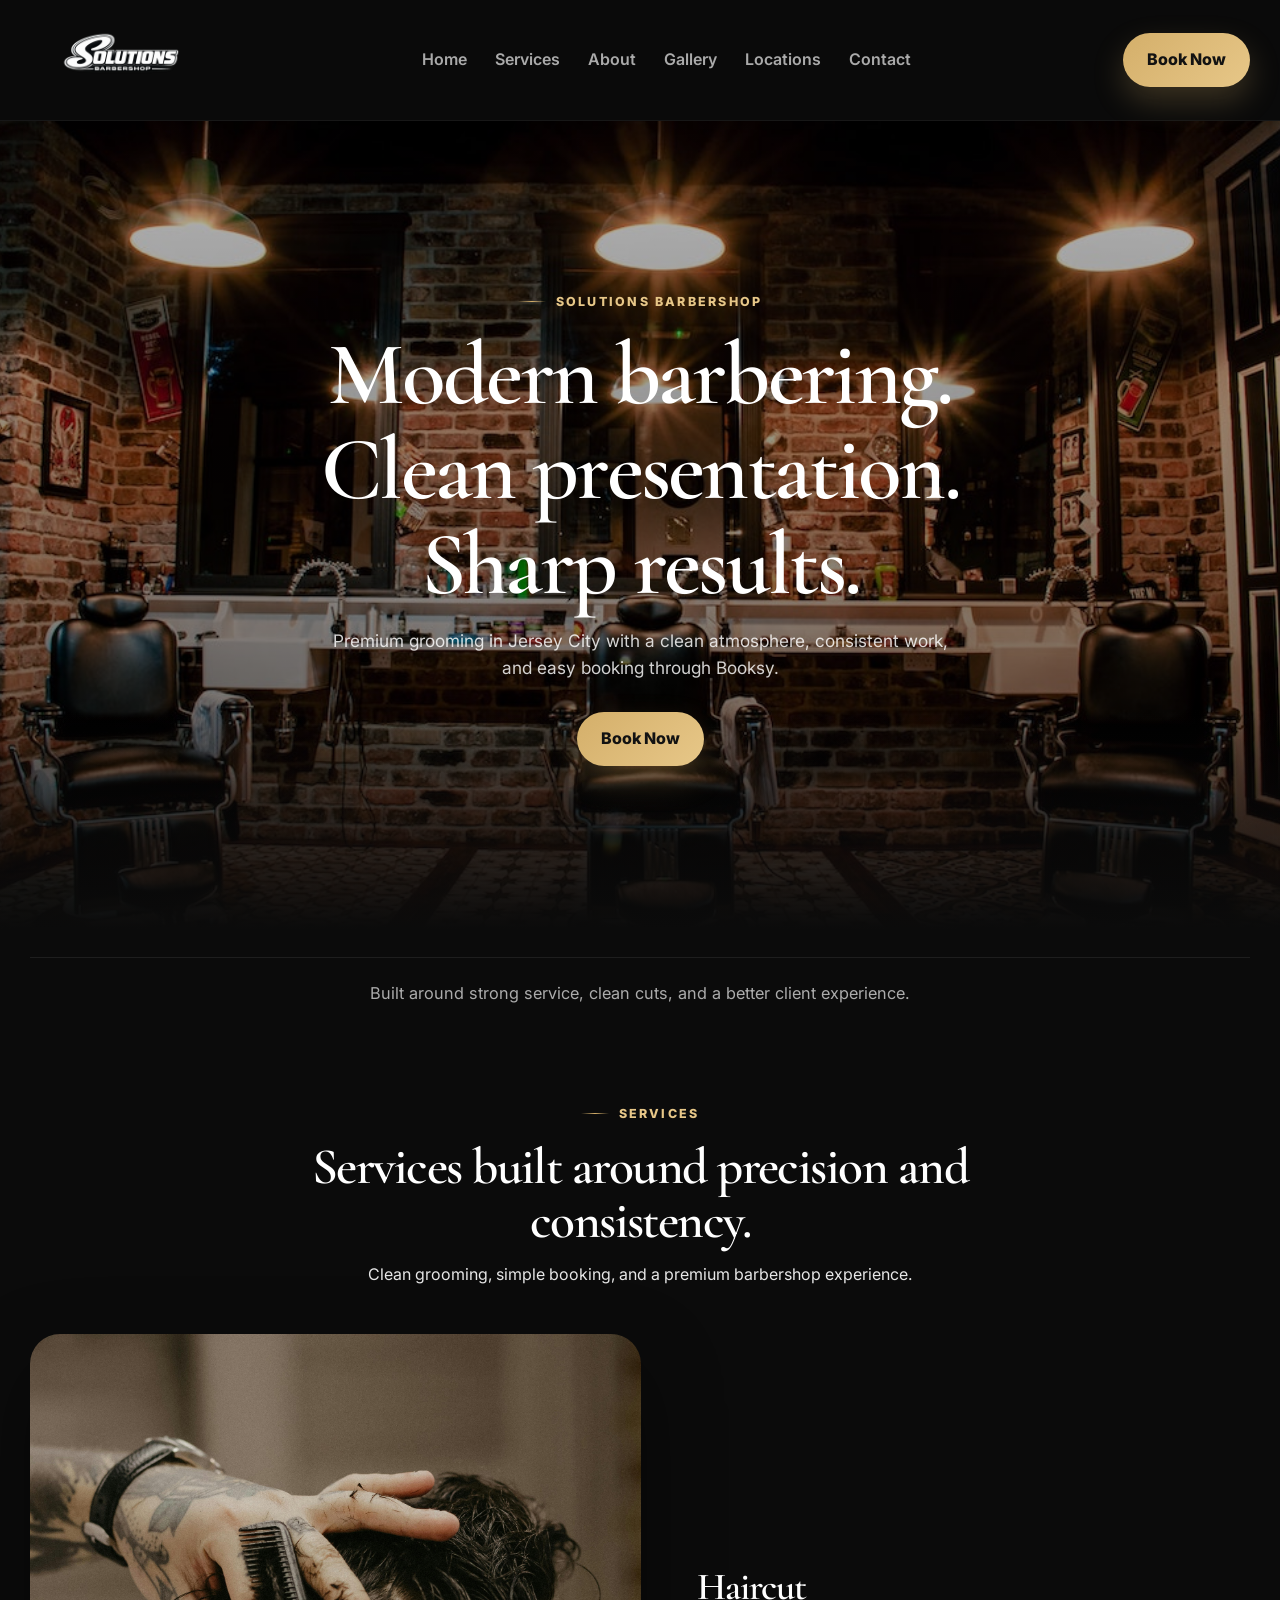
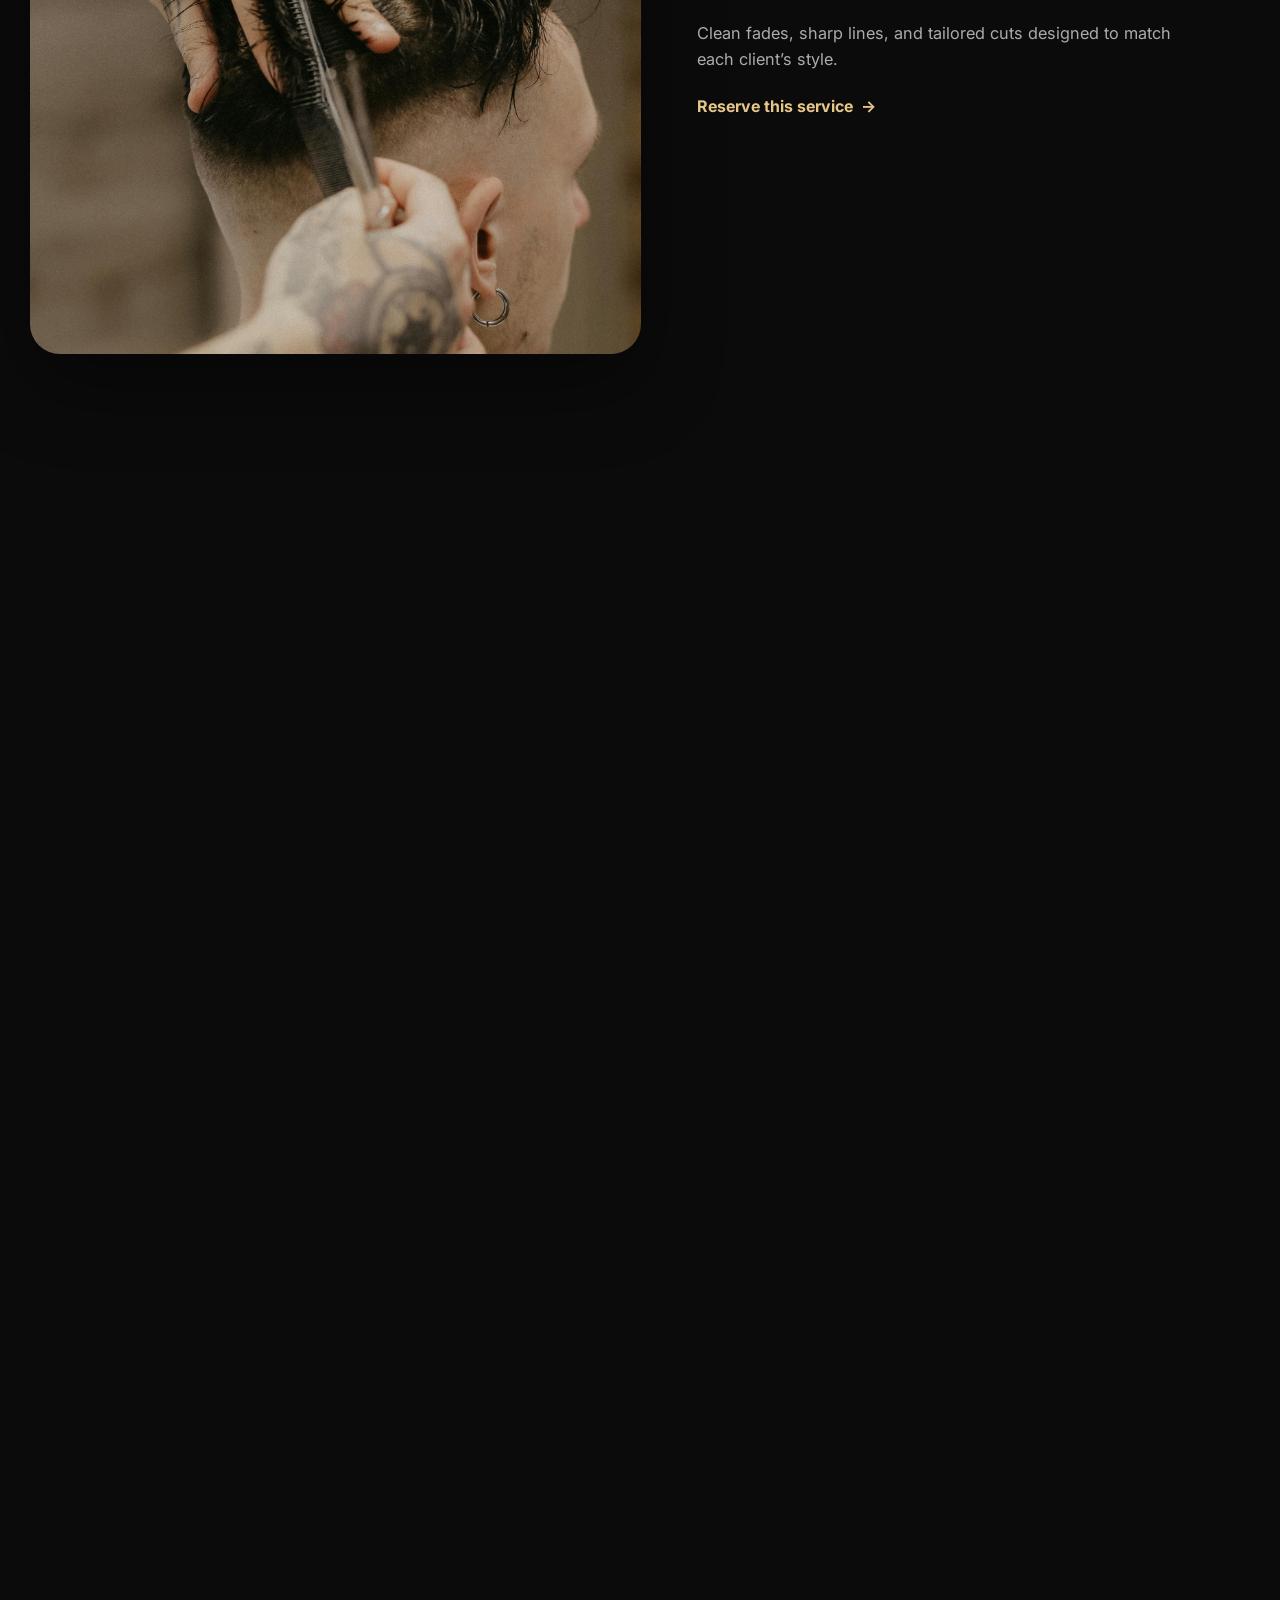
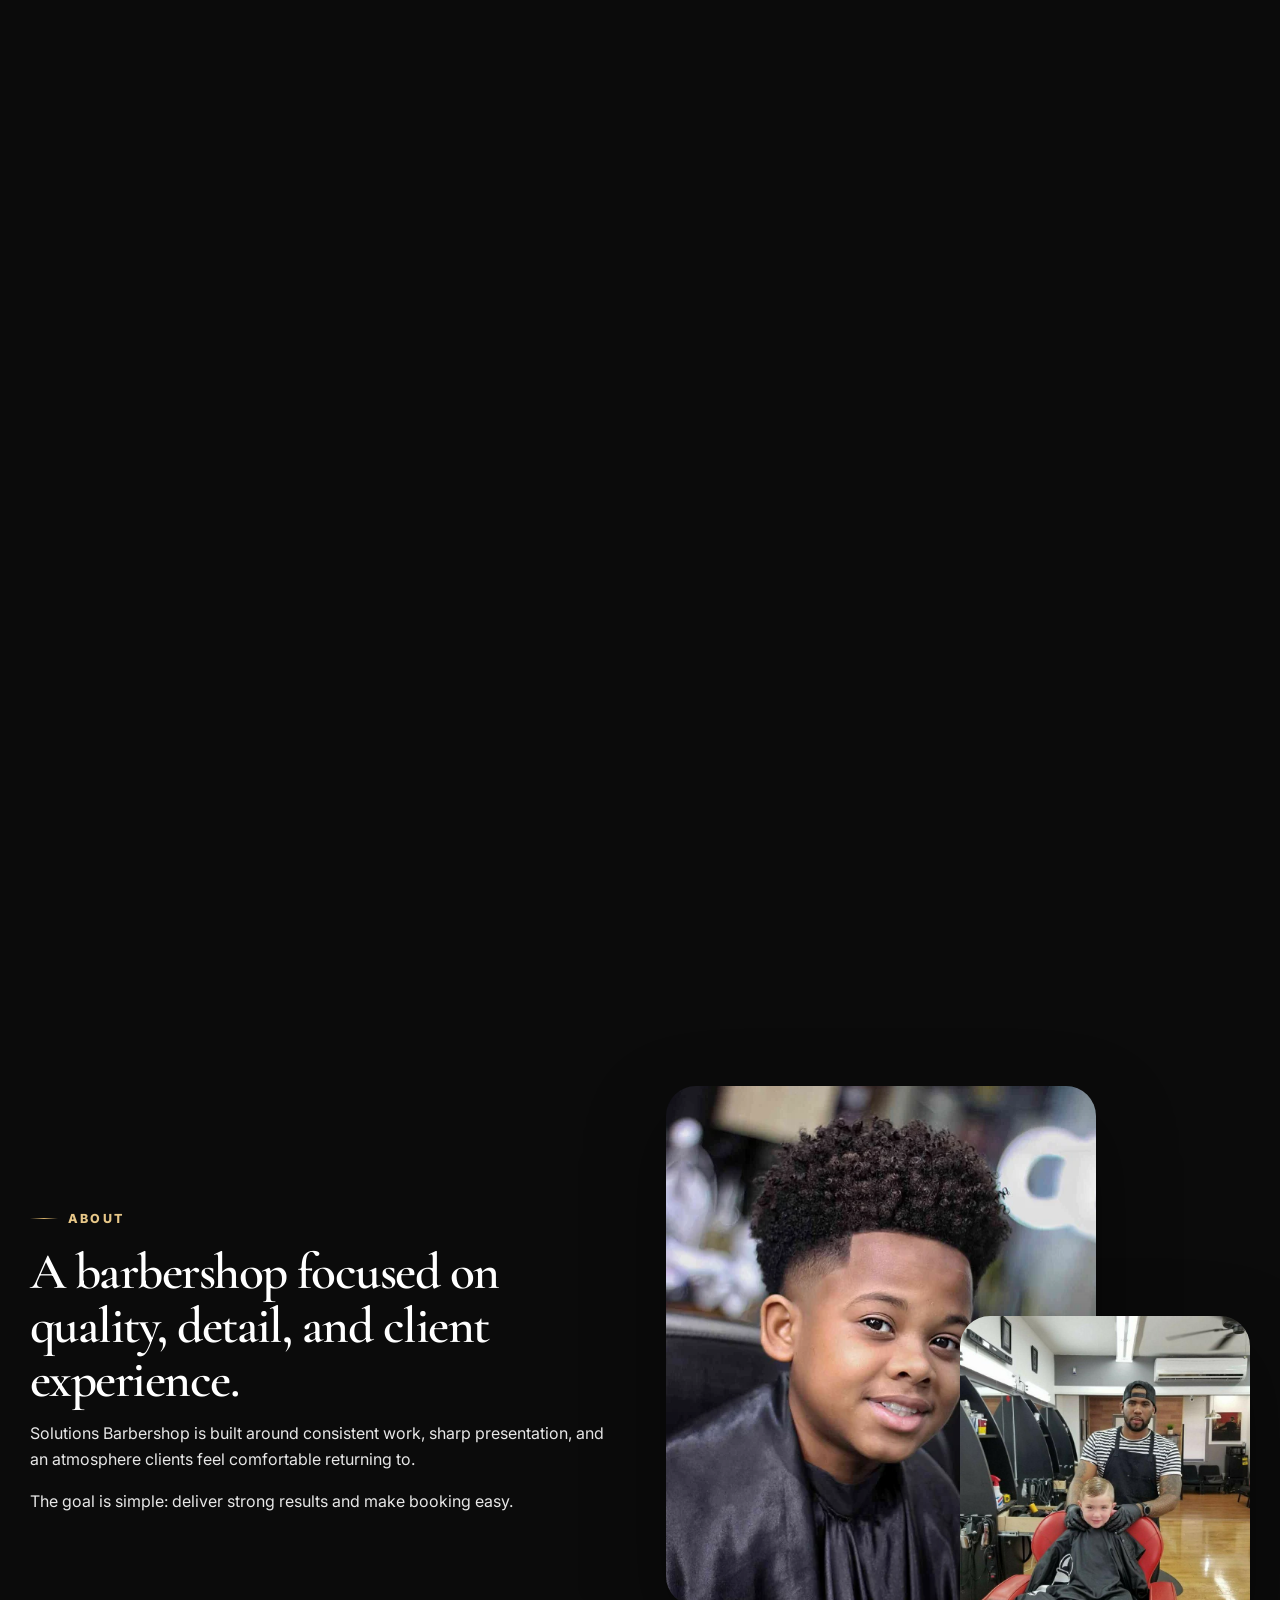
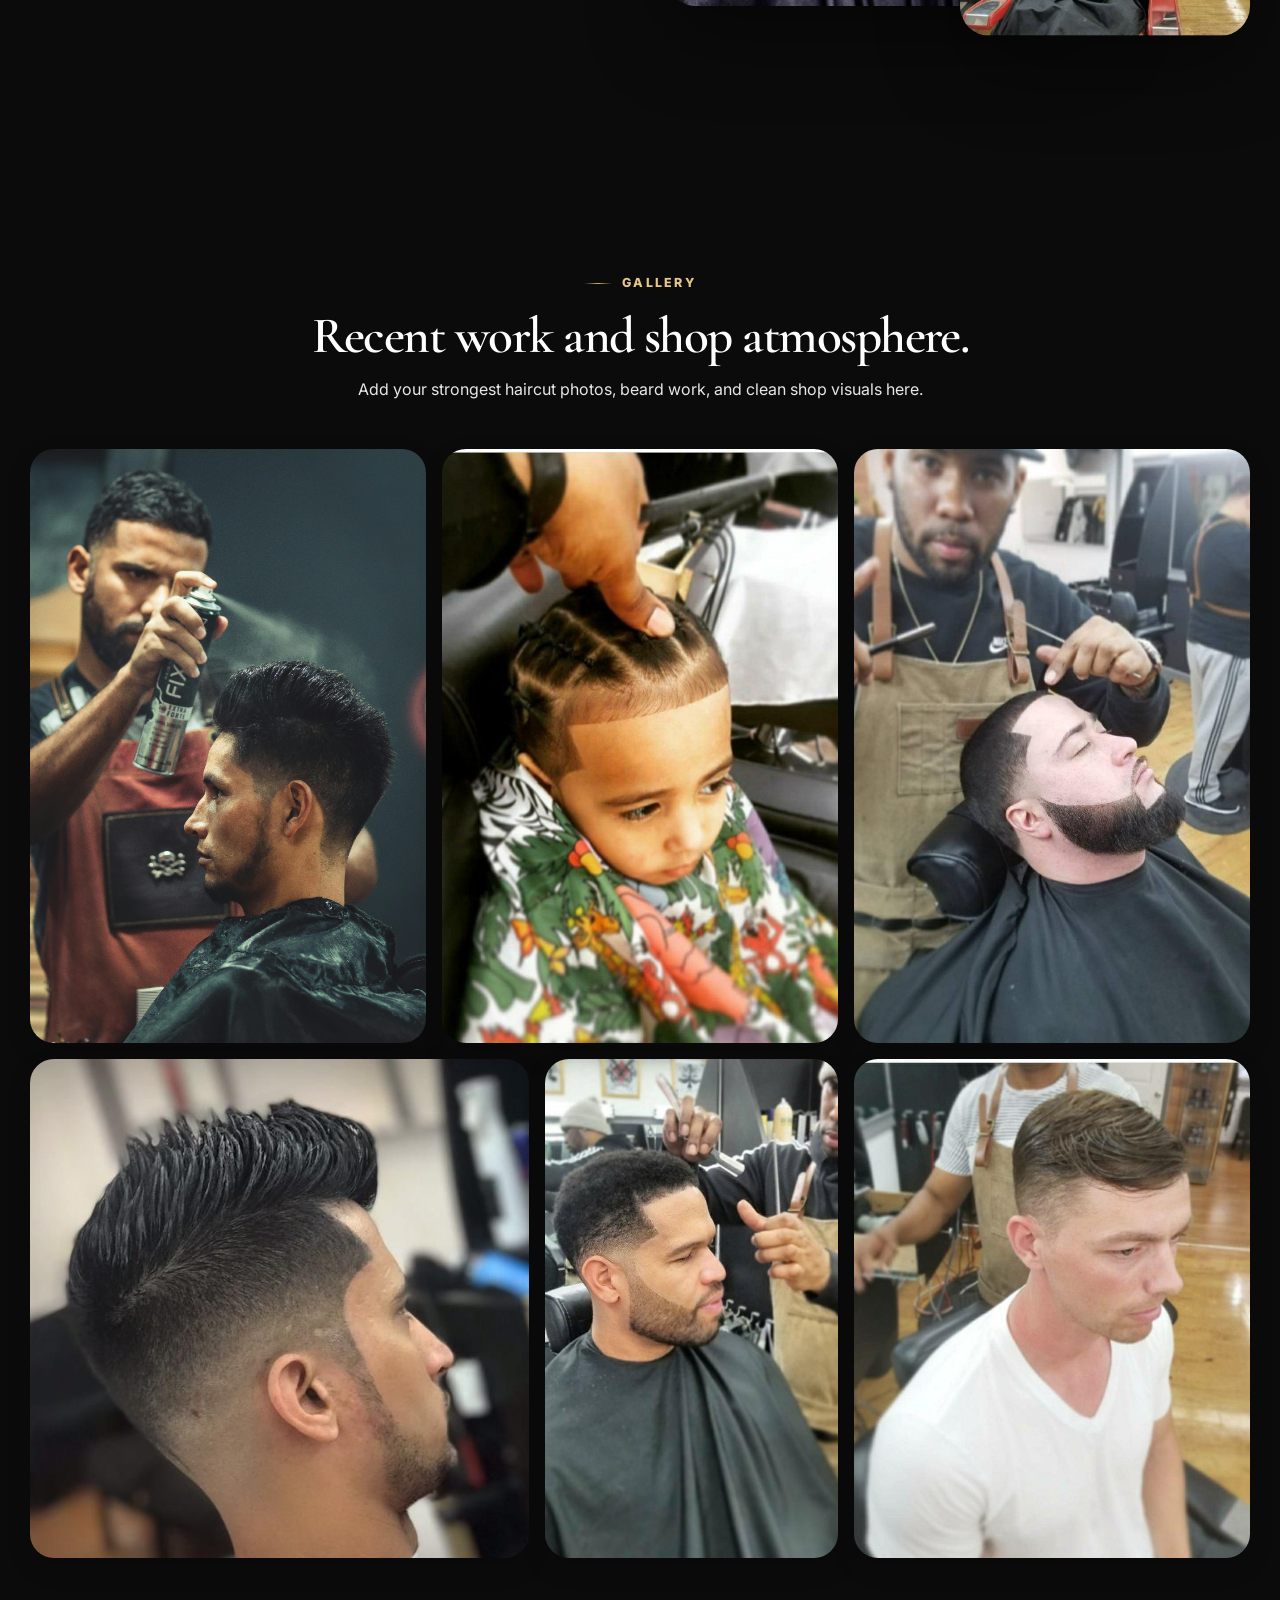
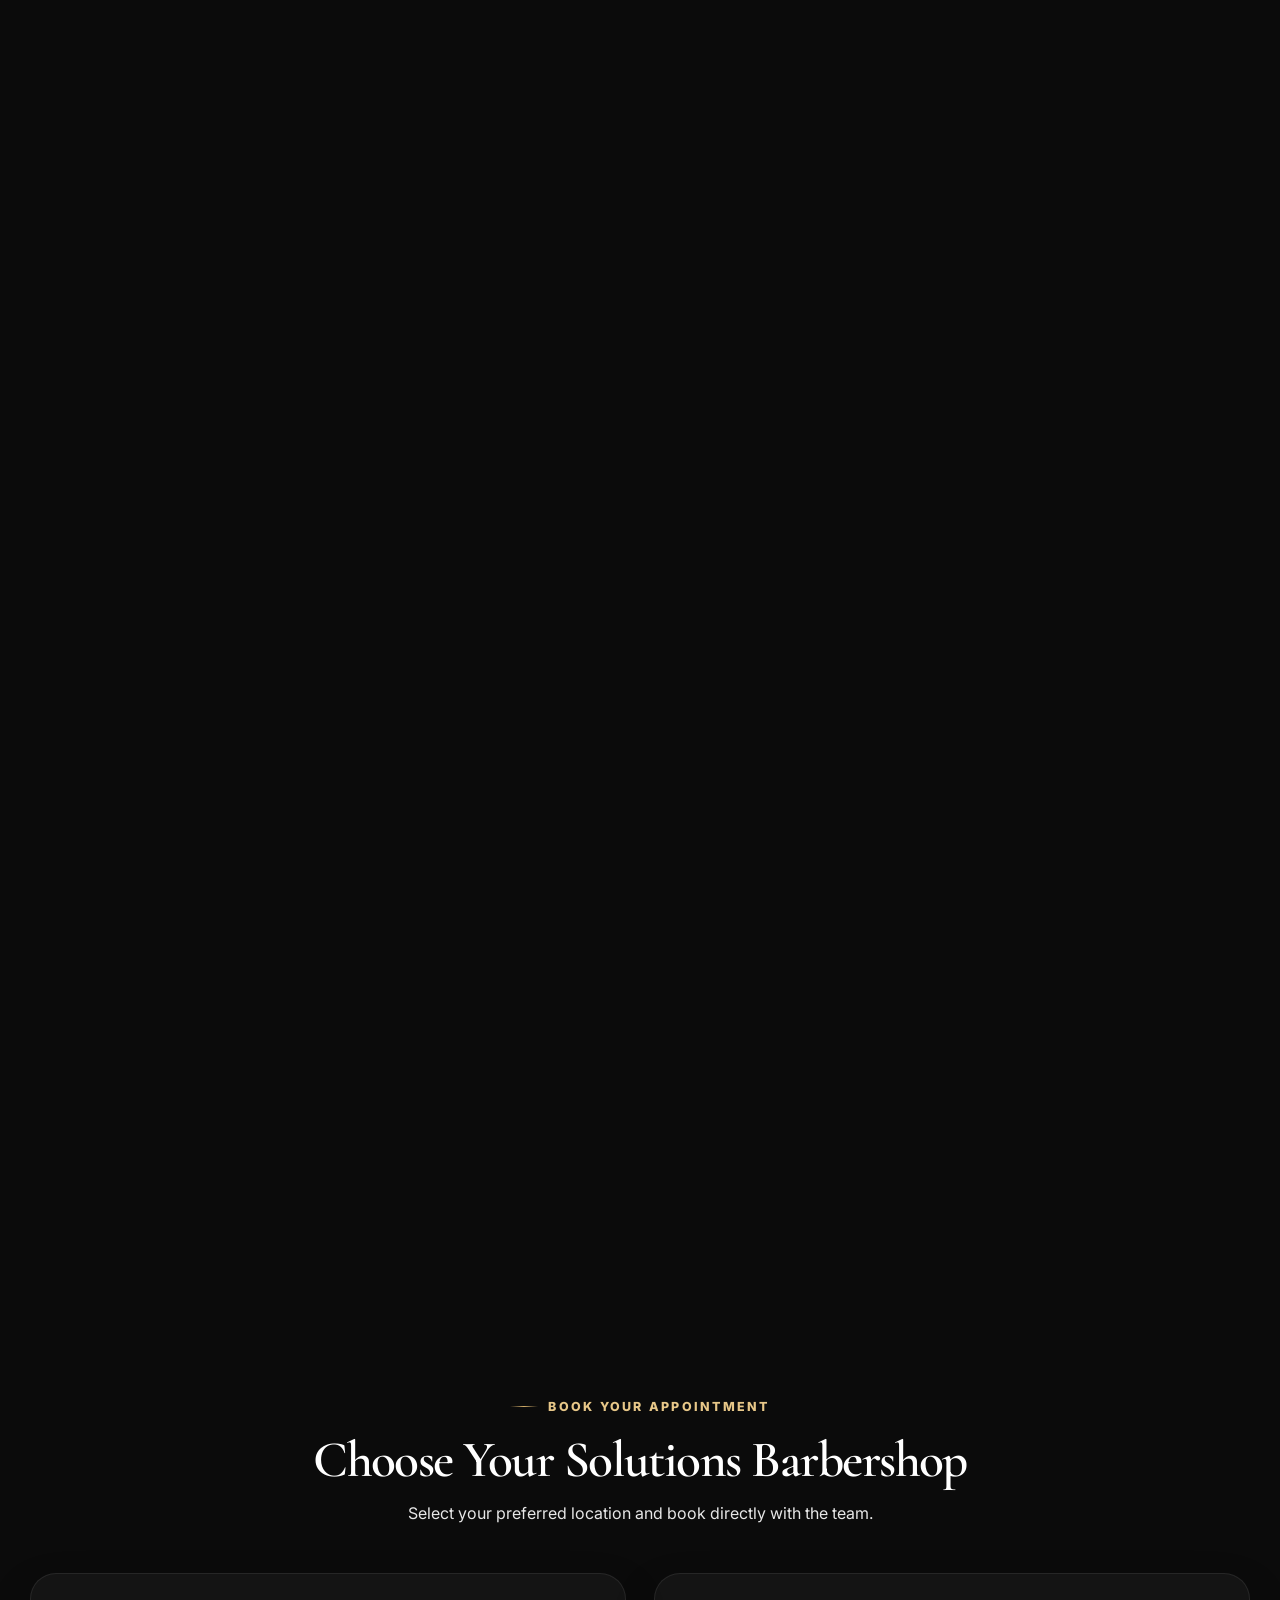
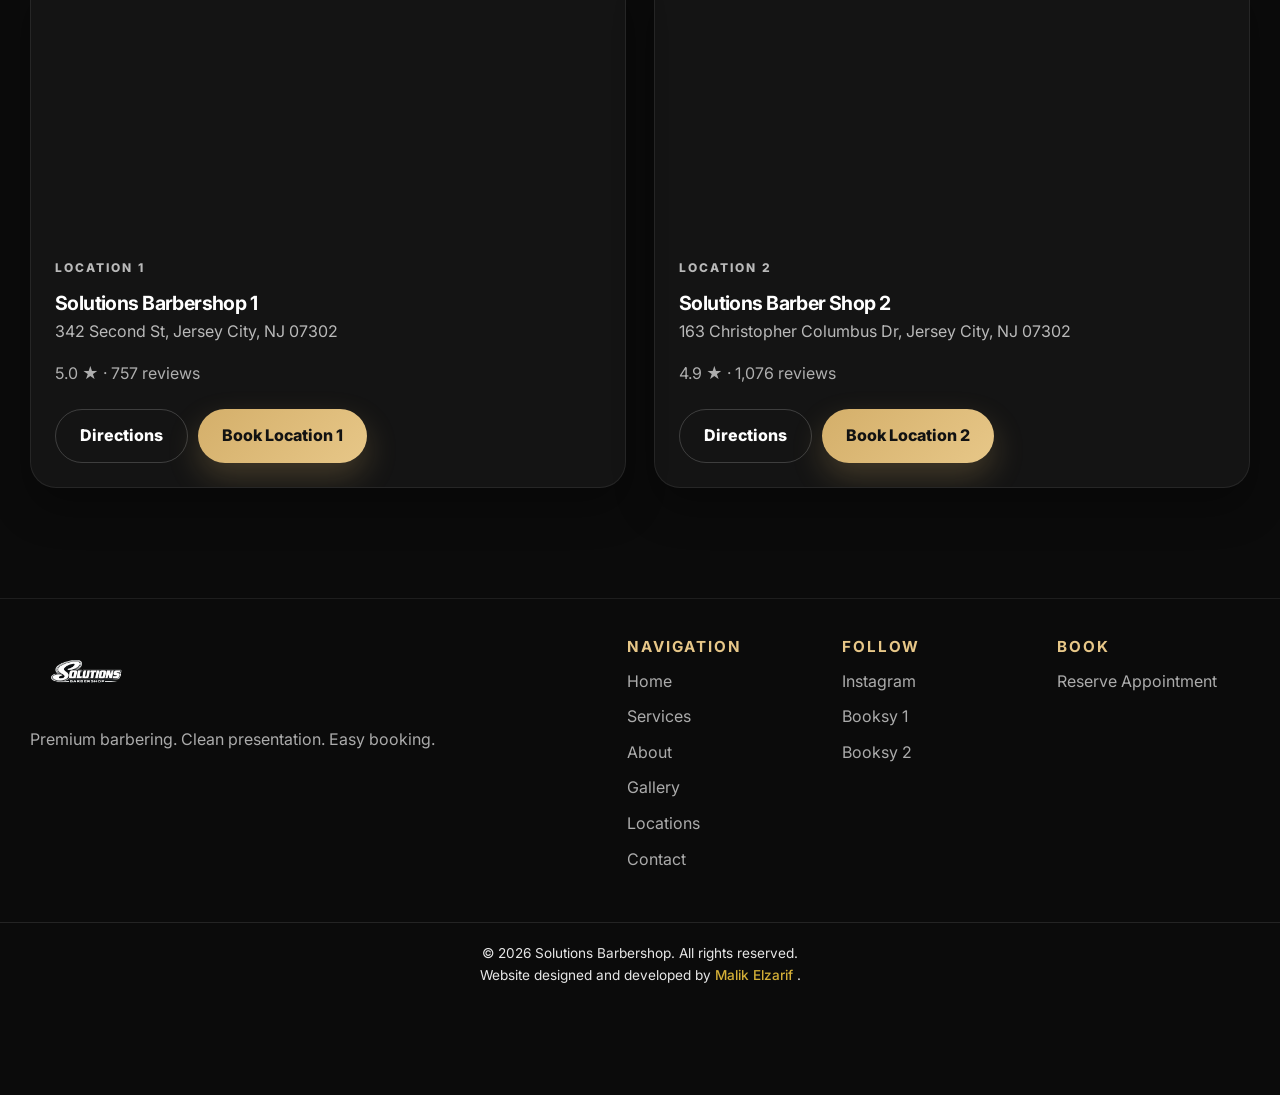
==== commit 5406c2fa: "Add files via upload" ====
--- a/index.html
+++ b/index.html
@@ -6,49 +6,50 @@
     name="viewport"
     content="width=device-width, initial-scale=1.0"
   />
-  <title>Solutions Barbershop 2 | Premium Grooming Experience</title>
+  <title>Solutions Barbershop | Jersey City Barbershop</title>
   <meta
     name="description"
-    content="Premium barbershop website with online booking, gallery, reviews, and social media integration."
+    content="Premium barbering at Solutions Barbershop in Jersey City. Clean cuts, beard work, sharp fades, and easy booking through Booksy."
   />
 
-  <!-- Google Fonts -->
   <link rel="preconnect" href="https://fonts.googleapis.com" />
   <link rel="preconnect" href="https://fonts.gstatic.com" crossorigin />
   <link
-    href="https://fonts.googleapis.com/css2?family=Inter:wght@400;500;600;700;800&family=Playfair+Display:wght@600;700&display=swap"
+    href="https://fonts.googleapis.com/css2?family=Inter:wght@400;500;600;700;800&family=Cormorant+Garamond:wght@500;600;700&display=swap"
     rel="stylesheet"
   />
 
-  <!-- Main CSS -->
   <link rel="stylesheet" href="css/style.css" />
 </head>
 <body>
-  <!-- Site Shell -->
   <div class="site-shell">
     <!-- Header -->
     <header class="header" id="top">
       <div class="container header__inner">
-       <a href="#top" class="brand" aria-label="Solutions Barbershop 2 home">
-  <img src="images/logo.png" alt="Solutions Barbershop 2 Logo" class="brand__logo" />
-  <span class="brand__text">
-    <strong>Solutions</strong>
-    <small>Barbershop</small>
-  </span>
-</a>
+        <a href="#top" class="brand" aria-label="Solutions Barbershop home">
+          <img
+            src="images/logo.png"
+            alt="Solutions Barbershop logo"
+            class="brand__logo"
+          />
+        </a>
 
         <nav class="nav desktop-nav" aria-label="Primary navigation">
           <a href="#home">Home</a>
+          <a href="#services">Services</a>
           <a href="#about">About</a>
           <a href="#gallery">Gallery</a>
-          <a href="#reviews">Reviews</a>
-          <a href="booking.html">Booking</a>
+          <a href="#locations">Locations</a>
+          <a href="#contact">Contact</a>
         </nav>
 
         <div class="header__actions">
-        <a href="booking.html" class="btn btn--primary desktop-book-btn">
-  Book Now
-</a>
+          <a
+            href="#locations"
+            class="btn btn--primary desktop-book-btn"
+          >
+            Book Now
+          </a>
 
           <button
             class="menu-toggle"
@@ -64,162 +65,170 @@
         </div>
       </div>
 
-      <!-- Mobile Menu -->
       <div class="mobile-menu" id="mobileMenu" hidden>
         <nav class="mobile-menu__nav" aria-label="Mobile navigation">
           <a href="#home">Home</a>
+          <a href="#services">Services</a>
           <a href="#about">About</a>
           <a href="#gallery">Gallery</a>
-          <a href="#reviews">Reviews</a>
-          <a href="booking.html">Booking</a>
-          <a href="booking.html" class="btn btn--primary desktop-book-btn">
-  Book Now
-</a>
+          <a href="#locations">Locations</a>
+          <a href="#contact">Contact</a>
+          <a
+            href="#locations"
+            class="btn btn--primary btn--block"
+          >
+            Book Now
+          </a>
         </nav>
       </div>
     </header>
 
     <main>
       <!-- Hero -->
-      <section class="hero" id="home">
+      <section class="hero hero--editorial" id="home">
         <div class="hero__bg"></div>
-        <div class="container hero__content">
-          <div class="hero__text">
-            <p class="eyebrow">Premium Grooming Experience</p>
+
+        <div class="container hero__content hero__content--center">
+          <div class="hero__text hero__text--center">
+            <p class="eyebrow">Solutions Barbershop</p>
             <h1>
-              Precision cuts.<br />
-              Elevated style.<br />
-              Modern booking.
+              Modern barbering.<br />
+              Clean presentation.<br />
+              Sharp results.
             </h1>
             <p class="hero__lead">
-              A high-end barbershop experience built around craftsmanship,
-              convenience, and confidence. Book your next appointment online in
-              seconds.
-            </p>
-
-            <div class="hero__buttons">
-              <a
-                href="#booking"
+              Premium grooming in Jersey City with a clean atmosphere,
+              consistent work, and easy booking through Booksy.
+            </p>
+
+            <div class="hero__buttons hero__buttons--center">
+              <a
+                href="#locations"
                 class="btn btn--primary"
               >
-                Book Appointment
-              </a>
-              <a
-                href="#gallery"
-                class="btn btn--secondary"
-              >
-                View Gallery
-              </a>
-            </div>
-
-            <div class="hero__stats">
-              <div class="stat">
-                <strong>4.9/5</strong>
-                <span>Client Rating</span>
-              </div>
-              <div class="stat">
-                <strong>500+</strong>
-                <span>Appointments Booked</span>
-              </div>
-              <div class="stat">
-                <strong>Premium</strong>
-                <span>Service Standard</span>
-              </div>
-            </div>
-          </div>
-
-          <div class="hero__card">
-            <div class="booking-preview">
-              <p class="booking-preview__label">Next Available</p>
-              <h2>Book Your Visit</h2>
-              <ul>
-                <li>Haircut</li>
-                <li>Haircut + Beard</li>
-                <li>Shape Up</li>
-                <li>Kids Cut</li>
-              </ul>
-             <a href="booking.html" class="btn btn--primary desktop-book-btn">
-  Book Now
-</a>
-            </div>
-          </div>
-        </div>
-      </section>
-
-      <!-- Trust Strip -->
-      <section class="trust-strip">
-        <div class="container trust-strip__inner">
-          <p>Trusted by clients who value clean cuts, reliable scheduling, and a premium experience.</p>
+                Book Now
+              </a>
+            </div>
+          </div>
+        </div>
+      </section>
+
+      <!-- Intro -->
+      <section class="section intro-strip">
+        <div class="container intro-strip__inner">
+          <p>
+            Built around strong service, clean cuts, and a better client experience.
+          </p>
+        </div>
+      </section>
+
+      <!-- Services -->
+      <section class="section services-editorial" id="services">
+        <div class="container">
+          <div class="section-heading section-heading--center">
+            <p class="eyebrow">Services</p>
+            <h2>Services built around precision and consistency.</h2>
+            <p>
+              Clean grooming, simple booking, and a premium barbershop experience.
+            </p>
+          </div>
+
+          <div class="service-feature">
+            <div class="service-feature__image">
+              <img src="images/service-1.jpg" alt="Premium haircut service" />
+            </div>
+            <div class="service-feature__content">
+              <h3>Haircut</h3>
+              <p>
+                Clean fades, sharp lines, and tailored cuts designed to match
+                each client’s style.
+              </p>
+              <a
+                href="#locations"
+                class="text-link"
+              >
+                Reserve this service
+              </a>
+            </div>
+          </div>
+
+          <div class="service-feature service-feature--reverse">
+            <div class="service-feature__image">
+              <img src="images/service-2.jpg" alt="Haircut and beard service" />
+            </div>
+            <div class="service-feature__content">
+              <h3>Haircut + Beard</h3>
+              <p>
+                A complete grooming service combining haircut precision with a
+                polished beard finish.
+              </p>
+              <a
+                href="#locations"
+                class="text-link"
+              >
+                Reserve this service
+              </a>
+            </div>
+          </div>
+
+          <div class="service-feature">
+            <div class="service-feature__image">
+              <img src="images/service-3.jpg" alt="Shape up service" />
+            </div>
+            <div class="service-feature__content">
+              <h3>Shape Up</h3>
+              <p>
+                Fresh edges and detail work to stay sharp between full appointments.
+              </p>
+              <a
+                href="#locations"
+                class="text-link"
+              >
+                Reserve this service
+              </a>
+            </div>
+          </div>
+
+          <div class="service-feature service-feature--reverse">
+            <div class="service-feature__image">
+              <img src="images/service-4.jpg" alt="Kids haircut service" />
+            </div>
+            <div class="service-feature__content">
+              <h3>Kids Cut</h3>
+              <p>
+                Professional cuts with the same attention to presentation and detail.
+              </p>
+              <a
+                href="#locations"
+                class="text-link"
+              >
+                Reserve this service
+              </a>
+            </div>
+          </div>
         </div>
       </section>
 
       <!-- About -->
-      <section class="section about" id="about">
+      <section class="section about-editorial" id="about">
         <div class="container section__grid">
           <div class="section__content">
-            <p class="eyebrow">About Us</p>
-            <h2>Barbering built on quality, detail, and consistency.</h2>
-            <p>
-              We combine traditional barbering precision with a modern client
-              experience. From sharp fades to full grooming services, every
-              appointment is designed to deliver a polished result and a
-              professional atmosphere.
-            </p>
-            <p>
-              Our shop focuses on premium service, clean presentation, and easy
-              scheduling so every client can book, arrive, and leave with
-              confidence.
-            </p>
-
-            <div class="about__highlights">
-              <div class="info-card">
-                <h3>Professional Service</h3>
-                <p>High-standard grooming with attention to every detail.</p>
-              </div>
-              <div class="info-card">
-                <h3>Modern Booking</h3>
-                <p>Simple online scheduling connected to your preferred booking platform.</p>
-              </div>
-            </div>
+            <p class="eyebrow">About</p>
+            <h2>A barbershop focused on quality, detail, and client experience.</h2>
+            <p>
+              Solutions Barbershop is built around consistent work, sharp
+              presentation, and an atmosphere clients feel comfortable returning to.
+            </p>
+            <p>
+              The goal is simple: deliver strong results and make booking easy.
+            </p>
           </div>
 
           <div class="section__visual">
             <div class="image-stack">
-              <img src="images/about-main.jpg" alt="Barber working on a premium haircut" />
-              <img src="images/about-detail.jpg" alt="Close-up of barber tools and premium setup" />
-            </div>
-          </div>
-        </div>
-      </section>
-
-      <!-- Services Preview -->
-      <section class="section services-preview">
-        <div class="container">
-          <div class="section-heading">
-            <p class="eyebrow">Services</p>
-            <h2>Premium grooming services for every client.</h2>
-          </div>
-
-          <div class="services-grid">
-            <article class="service-card">
-              <h3>Signature Haircut</h3>
-              <p>Clean, modern, and tailored to your style.</p>
-            </article>
-
-            <article class="service-card">
-              <h3>Haircut + Beard</h3>
-              <p>A complete grooming service with sharp finishing.</p>
-            </article>
-
-            <article class="service-card">
-              <h3>Line Up / Shape Up</h3>
-              <p>Fresh edges and clean detail work between cuts.</p>
-            </article>
-
-            <article class="service-card">
-              <h3>Kids Haircut</h3>
-              <p>Comfortable, professional cuts for younger clients.</p>
-            </article>
+              <img src="images/about-main.jpg" alt="Barber working on client" />
+              <img src="images/about-detail.jpg" alt="Close-up haircut detail" />
+            </div>
           </div>
         </div>
       </section>
@@ -227,157 +236,56 @@
       <!-- Gallery -->
       <section class="section gallery" id="gallery">
         <div class="container">
-          <div class="section-heading">
+          <div class="section-heading section-heading--center">
             <p class="eyebrow">Gallery</p>
-            <h2>Real work. Real results.</h2>
-            <p>
-              Add your best haircut, beard, shop interior, and client photos here.
+            <h2>Recent work and shop atmosphere.</h2>
+            <p>
+              Add your strongest haircut photos, beard work, and clean shop visuals here.
             </p>
           </div>
 
           <div class="gallery-grid">
-            <img src="images/gallery-1.jpg" alt="Premium haircut style example" />
-            <img src="images/gallery-2.jpg" alt="Client haircut and beard example" />
-            <img src="images/gallery-3.jpg" alt="Barbershop interior design" />
-            <img src="images/gallery-4.jpg" alt="Close-up finished fade haircut" />
-            <img src="images/gallery-5.jpg" alt="Barber tools and workstation" />
-            <img src="images/gallery-6.jpg" alt="Premium grooming result" />
-          </div>
-        </div>
-      </section>
-
-<!-- Instagram Preview -->
-<section class="section instagram-preview" id="instagram">
-  <div class="container">
-    <div class="section-heading">
-      <p class="eyebrow">Instagram</p>
-      <h2>Latest from the shop.</h2>
-      <p>
-        Fresh cuts, shop moments, and premium grooming results from Solutions Barbershop 2.
-      </p>
-    </div>
-
-    <div class="instagram-preview__top">
-      <a
-        href="https://instagram.com/solutions_barbershop_2"
-        target="_blank"
-        rel="noopener noreferrer"
-        class="btn btn--secondary"
-      >
-        Follow on Instagram
-      </a>
-    </div>
-
-    <div class="instagram-grid">
-      <article class="instagram-card">
-        <blockquote
-          class="instagram-media"
-          data-instgrm-permalink="https://www.instagram.com/reel/DUG5zydEUid/"
-          data-instgrm-version="14"
-        ></blockquote>
-      </article>
-
-      <article class="instagram-card">
-        <blockquote
-          class="instagram-media"
-          data-instgrm-permalink="https://www.instagram.com/reel/DVFcYpJjLS_/"
-          data-instgrm-version="14"
-        ></blockquote>
-      </article>
-
-      <article class="instagram-card">
-        <blockquote
-          class="instagram-media"
-          data-instgrm-permalink="https://www.instagram.com/reel/DU18o5gjDz_/"
-          data-instgrm-version="14"
-        ></blockquote>
-      </article>
-    </div>
-  </div>
-</section>
-<!-- Google Reviews Preview -->
-<section class="section google-reviews" id="google-reviews">
-  <div class="container">
-    <div class="section-heading">
-      <p class="eyebrow">Google Reviews</p>
-      <h2>Trusted by local clients.</h2>
-      <p>
-        Real client feedback helps build confidence before the first appointment.
-      </p>
-    </div>
-
-    <div class="google-reviews__top">
-      <a
-        href="https://www.google.com/search?q=Solutions+Barbershop+2"
-        target="_blank"
-        rel="noopener noreferrer"
-        class="btn btn--secondary"
-      >
-        View on Google
-      </a>
-    </div>
-
-    <div class="google-reviews-grid">
-      <article class="google-review-card">
-        <div class="google-review-card__stars">★★★★★</div>
-        <p>
-          “Great service, clean shop, and very professional. Booking was easy and the haircut came out exactly how I wanted.”
-        </p>
-        <h3>Google Reviewer</h3>
-      </article>
-
-      <article class="google-review-card">
-        <div class="google-review-card__stars">★★★★★</div>
-        <p>
-          “One of the best barbershops in the area. Friendly atmosphere, sharp cuts, and very consistent work.”
-        </p>
-        <h3>Google Reviewer</h3>
-      </article>
-
-      <article class="google-review-card">
-        <div class="google-review-card__stars">★★★★★</div>
-        <p>
-          “Professional experience from start to finish. Clean fades, great customer service, and highly recommended.”
-        </p>
-        <h3>Google Reviewer</h3>
-      </article>
-    </div>
-  </div>
-</section>
+            <img src="images/gallery-1.jpg" alt="Fade haircut result" />
+            <img src="images/gallery-2.jpg" alt="Barber cutting hair" />
+            <img src="images/gallery-3.jpg" alt="Sharp lineup result" />
+            <img src="images/gallery-4.jpg" alt="Beard detail work" />
+            <img src="images/gallery-5.jpg" alt="Kids haircut result" />
+            <img src="images/gallery-6.jpg" alt="Barbershop interior" />
+          </div>
+        </div>
+      </section>
+
       <!-- Reviews -->
       <section class="section reviews" id="reviews">
         <div class="container">
-          <div class="section-heading">
-            <p class="eyebrow">Client Reviews</p>
-            <h2>What clients are saying.</h2>
+          <div class="section-heading section-heading--center">
+            <p class="eyebrow">Reviews</p>
+            <h2>Trusted by clients who value clean work.</h2>
           </div>
 
           <div class="reviews-slider">
             <article class="review-card active">
               <div class="stars" aria-label="5 star review">★★★★★</div>
               <p>
-                “Excellent service, sharp cut, and easy booking. The whole
-                experience felt clean and professional.”
-              </p>
-              <h3>Michael R.</h3>
+                “Great atmosphere, clean cut, and easy booking. Everything felt professional.”
+              </p>
+              <h3>Client Review</h3>
             </article>
 
             <article class="review-card">
               <div class="stars" aria-label="5 star review">★★★★★</div>
               <p>
-                “One of the best barbershop experiences I’ve had. Great atmosphere
-                and very consistent results.”
-              </p>
-              <h3>Daniel T.</h3>
+                “Strong attention to detail and one of the best cuts I’ve had.”
+              </p>
+              <h3>Client Review</h3>
             </article>
 
             <article class="review-card">
               <div class="stars" aria-label="5 star review">★★★★★</div>
               <p>
-                “Booking online was simple, and the haircut was exactly what I
-                wanted. Highly recommended.”
-              </p>
-              <h3>Chris A.</h3>
+                “Booking through Booksy was simple and the service was on point.”
+              </p>
+              <h3>Client Review</h3>
             </article>
           </div>
 
@@ -392,89 +300,186 @@
         </div>
       </section>
 
-     
-      <!-- Social -->
-      <section class="section social-section">
+      <!-- Booking CTA -->
+      <section class="section cta-section" id="contact">
         <div class="container">
-          <div class="section-heading">
-            <p class="eyebrow">Social Media</p>
-            <h2>Stay connected.</h2>
-          </div>
-
-          <div class="social-grid">
-<a href="https://instagram.com/solutions_barbershop_2" target="_blank" rel="noopener noreferrer" class="social-card">
-              <span>Instagram</span>
-              <strong>@solutions_barbershop_2</strong>
-            </a>
-
-            <a href="#" target="_blank" rel="noopener noreferrer" class="social-card">
-              <span>Facebook</span>
-              <strong>Solutions Barbershop</strong>
-            </a>
-
-            <a href="#" target="_blank" rel="noopener noreferrer" class="social-card">
-              <span>TikTok</span>
-              <strong>@yourbarbershop</strong>
-            </a>
+          <div class="cta-panel">
+            <p class="eyebrow">Book Your Appointment</p>
+            <h2>Reserve your next visit through Booksy.</h2>
+            <p>
+              Choose your service, select your time, and book quickly online.
+            </p>
+
+            <div class="cta-buttons">
+              <a
+                href="https://booksy.com/en-us/444251_solutions-barbershop-1_barber-shop_28561_jersey-city#ba_s=sh_1"
+                target="_blank"
+                rel="noopener noreferrer"
+                class="btn btn--primary"
+              >
+                Solutions Barbershop 1
+              </a>
+
+              <a
+                href="https://booksy.com/en-us/88253_solutions-barber-shop-2_barber-shop_28561_jersey-city#ba_s=sh_1"
+                target="_blank"
+                rel="noopener noreferrer"
+                class="btn btn--primary"
+              >
+                Solutions Barbershop 2
+              </a>
+            </div>
+          </div>
+        </div>
+      </section>
+
+      <!-- Locations -->
+      <section class="section locations" id="locations">
+        <div class="container">
+          <div class="section-heading section-heading--center">
+            <p class="eyebrow">Book Your Appointment</p>
+            <h2>Choose Your Solutions Barbershop</h2>
+            <p>
+              Select your preferred location and book directly with the team.
+            </p>
+          </div>
+
+          <div class="locations-grid">
+
+            <!-- Location 1 -->
+            <article class="location-card">
+              <div class="location-card__map">
+                <iframe
+                  src="https://www.google.com/maps/embed?pb=!1m18!1m12!1m3!1d3023.772167278826!2d-74.05097242467808!3d40.72303173694127!2m3!1f0!2f0!3f0!3m2!1i1024!2i768!4f13.1!3m3!1m2!1s0x89c250b26aaaaaab%3A0x131466983951f1e1!2sSolutions%20Barber%20Shop1!5e0!3m2!1sen!2sus!4v1774459133577!5m2!1sen!2sus"
+                  loading="lazy"
+                  allowfullscreen>
+                </iframe>
+              </div>
+
+              <div class="location-card__content">
+                <p class="location-card__label">Location 1</p>
+                <h3>Solutions Barbershop 1</h3>
+                <p class="location-card__address">342 Second St, Jersey City, NJ 07302</p>
+                <p class="location-card__meta">5.0 ★ · 757 reviews</p>
+
+                <div class="location-card__actions">
+                  <a
+                    href="https://maps.app.goo.gl/QKT51pefLmHjY7CWA"
+                    target="_blank"
+                    rel="noopener noreferrer"
+                    class="btn btn--secondary"
+                  >
+                    Directions
+                  </a>
+                  <a
+                    href="https://booksy.com/en-us/444251_solutions-barbershop-1_barber-shop_28561_jersey-city#ba_s=sh_1"
+                    target="_blank"
+                    rel="noopener noreferrer"
+                    class="btn btn--primary"
+                  >
+                    Book Location 1
+                  </a>
+                </div>
+              </div>
+            </article>
+
+            <!-- Location 2 -->
+            <article class="location-card">
+              <div class="location-card__map">
+                <iframe
+                  src="https://www.google.com/maps/embed?pb=!1m18!1m12!1m3!1d3023.8976425072087!2d-74.04861402467836!3d40.72026973711037!2m3!1f0!2f0!3f0!3m2!1i1024!2i768!4f13.1!3m3!1m2!1s0x89c251b2bd494c13%3A0xd9ad3f0f8f757e2c!2sSolutions%20barber%20shop%202!5e0!3m2!1sen!2sus!4v1774459174616!5m2!1sen!2sus"
+                  loading="lazy"
+                  allowfullscreen>
+                </iframe>
+              </div>
+
+              <div class="location-card__content">
+                <p class="location-card__label">Location 2</p>
+                <h3>Solutions Barber Shop 2</h3>
+                <p class="location-card__address">163 Christopher Columbus Dr, Jersey City, NJ 07302</p>
+                <p class="location-card__meta">4.9 ★ · 1,076 reviews</p>
+
+                <div class="location-card__actions">
+                  <a
+                    href="https://maps.app.goo.gl/3iNfX1eux7tzGcUZ8"
+                    target="_blank"
+                    rel="noopener noreferrer"
+                    class="btn btn--secondary"
+                  >
+                    Directions
+                  </a>
+                  <a
+                    href="https://booksy.com/en-us/88253_solutions-barber-shop-2_barber-shop_28561_jersey-city#ba_s=sh_1"
+                    target="_blank"
+                    rel="noopener noreferrer"
+                    class="btn btn--primary"
+                  >
+                    Book Location 2
+                  </a>
+                </div>
+              </div>
+            </article>
+
           </div>
         </div>
       </section>
     </main>
 
-    <!-- Footer -->
-    <footer class="footer" id="contact">
+    <footer class="footer">
       <div class="container footer__inner">
         <div class="footer__brand">
-          <h2>Solutions Barbershop_2</h2>
-          <p>Premium barbering. Professional presentation. Modern booking.</p>
+          <img
+            src="images/logo.png"
+            alt="Solutions Barbershop logo"
+            class="footer__logo"
+          />
+          <p>Premium barbering. Clean presentation. Easy booking.</p>
         </div>
 
         <div class="footer__links">
           <div>
             <h3>Navigation</h3>
             <a href="#home">Home</a>
+            <a href="#services">Services</a>
             <a href="#about">About</a>
             <a href="#gallery">Gallery</a>
-            <a href="#reviews">Reviews</a>
-            <a href="booking.html">Booking</a>
-          </div>
-
-          <div>
-            <h3>Contact</h3>
-            <a href="tel:+12015550123">(201) 555-0123</a>
-            <a href="mailto:hello@bershop.com">hello@barbershop.com</a>
-            <span>Jersey City, NJ</span>
+            <a href="#locations">Locations</a>
+            <a href="#contact">Contact</a>
           </div>
 
           <div>
             <h3>Follow</h3>
             <a href="https://instagram.com/solutions_barbershop_2" target="_blank" rel="noopener noreferrer">Instagram</a>
-            <a href="#" target="_blank" rel="noopener noreferrer">Facebook</a>
-            <a href="#" target="_blank" rel="noopener noreferrer">TikTok</a>
+            <a href="https://booksy.com/en-us/444251_solutions-barbershop-1_barber-shop_28561_jersey-city#ba_s=sh_1" target="_blank" rel="noopener noreferrer">Booksy 1</a>
+            <a href="https://booksy.com/en-us/88253_solutions-barber-shop-2_barber-shop_28561_jersey_city#ba_s=sh_1" target="_blank" rel="noopener noreferrer">Booksy 2</a>
+          </div>
+
+          <div>
+            <h3>Book</h3>
+            <a
+              href="#locations"
+            >
+              Reserve Appointment
+            </a>
           </div>
         </div>
       </div>
-<div class="site-credit">
-  <p>
-    Website designed and developed by
-    <a href="https://malikelzarif.com" target="_blank" rel="noopener noreferrer">
-      Malik Elzarif
-    </a>.
-    For web design, development, and business inquiries, please visit my website.
-  </p>
-</div>
+
+      <div class="site-credit">
+        <p>
+          © <span id="year"></span> Solutions Barbershop. All rights reserved.<br />
+          Website designed and developed by
+          <a href="https://malikelzarif.com" target="_blank" rel="noopener noreferrer">
+            Malik Elzarif
+          </a>.
+        </p>
+      </div>
     </footer>
   </div>
 
-  <!-- Main JS -->
   <script src="js/main.js"></script>
-<script async src="https://www.instagram.com/embed.js"></script>
-<script>
-  window.addEventListener("load", function () {
-    if (window.instgrm) {
-      window.instgrm.Embeds.process();
-    }
-  });
-</script>
+  <script>
+    document.getElementById("year").textContent = new Date().getFullYear();
+  </script>
 </body>
 </html>
--- a/css/style.css
+++ b/css/style.css
@@ -1,44 +1,43 @@
 /* =========================================================
-   Royal Edge / Premium Barbershop Website
-   Main Stylesheet
-   Responsive: Desktop / Tablet / iPad / Mobile
+   Solutions Barbershop 2 — Editorial Premium Website
+   Inspired by clean luxury barbershop layouts
+   Responsive: Desktop / Tablet / Mobile
    ========================================================= */
 
-/* -----------------------------
-   Root / Theme
------------------------------- */
 :root {
-  --bg: #0b0d12;
-  --bg-soft: #12161d;
-  --surface: rgba(255, 255, 255, 0.06);
-  --surface-strong: rgba(255, 255, 255, 0.1);
-  --card: #11151c;
+  --bg: #0b0b0b;
+  --bg-soft: #111111;
+  --bg-card: #171717;
+  --bg-elevated: #1d1d1d;
+
   --white: #ffffff;
-  --text: rgba(255, 255, 255, 0.88);
+  --text: rgba(255, 255, 255, 0.9);
   --muted: rgba(255, 255, 255, 0.66);
-  --line: rgba(255, 255, 255, 0.12);
-
-  --gold: #c8a96b;
-  --gold-strong: #e0bf80;
-  --gold-soft: rgba(200, 169, 107, 0.14);
-
-  --shadow-lg: 0 24px 70px rgba(0, 0, 0, 0.35);
-  --shadow-md: 0 16px 36px rgba(0, 0, 0, 0.22);
-  --shadow-sm: 0 10px 24px rgba(0, 0, 0, 0.14);
-
-  --radius-xl: 28px;
+
+  --primary: #d4af6a;
+  --primary-strong: #e7c788;
+  --primary-soft: rgba(212, 175, 106, 0.14);
+
+  --line: rgba(255, 255, 255, 0.08);
+  --line-strong: rgba(255, 255, 255, 0.14);
+
+  --shadow-sm: 0 10px 24px rgba(0, 0, 0, 0.16);
+  --shadow-md: 0 18px 42px rgba(0, 0, 0, 0.24);
+  --shadow-lg: 0 30px 80px rgba(0, 0, 0, 0.42);
+
+  --radius-xl: 30px;
   --radius-lg: 22px;
   --radius-md: 16px;
   --radius-sm: 12px;
   --pill: 999px;
 
-  --container: 1200px;
-  --header-h: 88px;
-
-  --ease: cubic-bezier(0.22, 1, 0.36, 1);
+  --container: 1220px;
+  --header-h: 92px;
+
   --dur-fast: 180ms;
   --dur: 300ms;
   --dur-slow: 700ms;
+  --ease: cubic-bezier(0.22, 1, 0.36, 1);
 }
 
 /* -----------------------------
@@ -61,12 +60,9 @@
 }
 
 body {
-  background:
-    radial-gradient(circle at top left, rgba(200, 169, 107, 0.08), transparent 34%),
-    radial-gradient(circle at 85% 10%, rgba(255, 255, 255, 0.05), transparent 22%),
-    linear-gradient(180deg, #0a0c11 0%, #0f1319 100%);
+  font-family: "Inter", system-ui, -apple-system, BlinkMacSystemFont, "Segoe UI", sans-serif;
+  background: var(--bg);
   color: var(--text);
-  font-family: "Inter", system-ui, -apple-system, BlinkMacSystemFont, "Segoe UI", sans-serif;
   line-height: 1.6;
   overflow-x: hidden;
 }
@@ -89,29 +85,28 @@
 }
 
 button {
-  cursor: pointer;
   border: 0;
   background: none;
+  cursor: pointer;
 }
 
 ul,
 ol {
+  list-style: none;
   margin: 0;
   padding: 0;
-  list-style: none;
 }
 
 /* -----------------------------
    Utilities
 ------------------------------ */
+.site-shell {
+  min-height: 100vh;
+}
+
 .container {
-  width: min(calc(100% - 32px), var(--container));
+  width: min(calc(100% - 36px), var(--container));
   margin-inline: auto;
-}
-
-.site-shell {
-  position: relative;
-  min-height: 100vh;
 }
 
 .section {
@@ -121,60 +116,64 @@
 
 .section-heading {
   max-width: 760px;
-  margin-bottom: 44px;
-}
-
-.section-heading p {
-  margin-bottom: 10px;
-}
-
-.section-heading h2 {
-  margin: 0 0 12px;
+  margin-bottom: 46px;
+}
+
+.section-heading--center {
+  margin-inline: auto;
+  text-align: center;
 }
 
 .eyebrow {
   display: inline-flex;
   align-items: center;
   gap: 10px;
-  color: var(--gold-strong);
-  font-size: 0.82rem;
-  font-weight: 700;
+  color: var(--primary-strong);
+  font-size: 0.78rem;
+  font-weight: 800;
   letter-spacing: 0.18em;
   text-transform: uppercase;
 }
 
 .eyebrow::before {
   content: "";
-  width: 26px;
+  width: 28px;
   height: 1px;
-  background: linear-gradient(90deg, transparent, var(--gold), transparent);
+  background: linear-gradient(90deg, transparent, var(--primary), transparent);
 }
 
 h1,
 h2,
 h3,
 h4 {
+  margin: 0 0 14px;
   color: var(--white);
-  line-height: 1.08;
+  line-height: 1.06;
   letter-spacing: -0.03em;
-  margin: 0 0 14px;
 }
 
 h1,
 h2 {
-  font-family: "Playfair Display", Georgia, serif;
+  font-family: "Cormorant Garamond", Georgia, serif;
 }
 
 h1 {
-  font-size: clamp(2.8rem, 6vw, 5.8rem);
+  font-size: clamp(3.4rem, 7vw, 6.5rem);
+  font-weight: 600;
 }
 
 h2 {
-  font-size: clamp(2rem, 4vw, 3.5rem);
+  font-size: clamp(2.2rem, 4vw, 4rem);
+  font-weight: 600;
 }
 
 h3 {
-  font-size: 1.15rem;
+  font-size: 1.22rem;
+  font-weight: 700;
+}
+
+h4 {
+  font-size: 1rem;
   font-weight: 700;
 }
 
@@ -183,59 +182,72 @@
   color: var(--text);
 }
 
-small,
-span {
-  color: inherit;
+.text-link {
+  display: inline-flex;
+  align-items: center;
+  gap: 8px;
+  font-weight: 700;
+  color: var(--primary-strong);
+  transition: color var(--dur-fast) var(--ease), transform var(--dur-fast) var(--ease);
+}
+
+.text-link::after {
+  content: "→";
+  transition: transform var(--dur-fast) var(--ease);
+}
+
+.text-link:hover {
+  color: var(--white);
+}
+
+.text-link:hover::after {
+  transform: translateX(3px);
 }
 
 /* -----------------------------
    Buttons
 ------------------------------ */
 .btn {
-  min-height: 52px;
+  min-height: 54px;
   padding: 0 24px;
   border-radius: var(--pill);
   display: inline-flex;
   align-items: center;
   justify-content: center;
   gap: 10px;
-  font-weight: 700;
+  font-weight: 800;
   transition:
     transform var(--dur-fast) var(--ease),
     box-shadow var(--dur-fast) var(--ease),
     background var(--dur-fast) var(--ease),
-    color var(--dur-fast) var(--ease),
-    border-color var(--dur-fast) var(--ease);
+    border-color var(--dur-fast) var(--ease),
+    color var(--dur-fast) var(--ease);
 }
 
 .btn:hover {
   transform: translateY(-2px);
 }
 
-.btn:active {
-  transform: translateY(0);
-}
-
 .btn--primary {
-  background: linear-gradient(135deg, var(--gold) 0%, var(--gold-strong) 100%);
-  color: #111;
-  box-shadow: 0 18px 34px rgba(200, 169, 107, 0.22);
+  background: linear-gradient(135deg, var(--primary), var(--primary-strong));
+  color: #121212;
+  box-shadow: 0 14px 32px rgba(212, 175, 106, 0.24);
 }
 
 .btn--primary:hover {
-  box-shadow: 0 22px 38px rgba(200, 169, 107, 0.28);
+  box-shadow: 0 20px 40px rgba(212, 175, 106, 0.32);
+  transform: translateY(-2px) scale(1.02);
 }
 
 .btn--secondary {
   color: var(--white);
   border: 1px solid rgba(255, 255, 255, 0.18);
-  background: rgba(255, 255, 255, 0.04);
-  backdrop-filter: blur(10px);
+  background: transparent;
 }
 
 .btn--secondary:hover {
-  border-color: rgba(255, 255, 255, 0.32);
-  background: rgba(255, 255, 255, 0.07);
+  border-color: rgba(255, 255, 255, 0.3);
+  background: rgba(255, 255, 255, 0.05);
 }
 
 .btn--block {
@@ -248,10 +260,10 @@
 .header {
   position: sticky;
   top: 0;
-  z-index: 50;
+  z-index: 70;
   backdrop-filter: blur(14px);
-  background: rgba(10, 12, 17, 0.68);
-  border-bottom: 1px solid rgba(255, 255, 255, 0.06);
+  background: rgba(11, 11, 11, 0.78);
+  border-bottom: 1px solid rgba(255, 255, 255, 0.05);
 }
 
 .header__inner {
@@ -259,59 +271,25 @@
   display: flex;
   align-items: center;
   justify-content: space-between;
-  gap: 20px;
+  gap: 22px;
 }
 
 .brand {
   display: inline-flex;
   align-items: center;
-  gap: 12px;
   flex-shrink: 0;
 }
 
-.brand__mark {
-  width: 46px;
-  height: 46px;
-  border-radius: 14px;
-  display: grid;
-  place-items: center;
-  background:
-    linear-gradient(135deg, rgba(200, 169, 107, 0.22), rgba(200, 169, 107, 0.08));
-  border: 1px solid rgba(200, 169, 107, 0.28);
-  color: var(--gold-strong);
-  font-weight: 800;
-  letter-spacing: 0.06em;
-}
-
-.brand__text {
-  display: flex;
-  flex-direction: column;
-  line-height: 1.05;
-}
-
-.brand__text strong {
-  color: var(--white);
-  font-size: 0.98rem;
-  font-weight: 800;
-}
-
-.brand__text small {
-  color: var(--muted);
-  font-size: 0.78rem;
-  letter-spacing: 0.12em;
-  text-transform: uppercase;
-}
 .brand__logo {
-  height: 128px;
+  height: 120px;
   width: auto;
   object-fit: contain;
-  display: block;
 }
 
 .nav {
   display: flex;
   align-items: center;
-  gap: 26px;
+  gap: 28px;
 }
 
 .nav a {
@@ -325,10 +303,10 @@
   content: "";
   position: absolute;
   left: 0;
-  bottom: -8px;
+  bottom: -9px;
   width: 0;
   height: 2px;
-  background: linear-gradient(90deg, var(--gold), var(--gold-strong));
+  background: linear-gradient(90deg, var(--primary), var(--primary-strong));
   transition: width var(--dur-fast) var(--ease);
 }
 
@@ -364,7 +342,6 @@
   height: 2px;
   background: var(--white);
   border-radius: 10px;
-  transition: transform var(--dur-fast) var(--ease), opacity var(--dur-fast) var(--ease);
 }
 
 /* -----------------------------
@@ -372,11 +349,11 @@
 ------------------------------ */
 .mobile-menu {
   border-top: 1px solid var(--line);
-  background: rgba(12, 15, 20, 0.96);
+  background: rgba(11, 11, 11, 0.98);
 }
 
 .mobile-menu__nav {
-  width: min(calc(100% - 32px), var(--container));
+  width: min(calc(100% - 36px), var(--container));
   margin: 0 auto;
   padding: 16px 0 24px;
   display: grid;
@@ -404,178 +381,145 @@
   position: absolute;
   inset: 0;
   background:
-    linear-gradient(180deg, rgba(7, 8, 12, 0.35), rgba(7, 8, 12, 0.62)),
-    radial-gradient(circle at 20% 25%, rgba(200, 169, 107, 0.14), transparent 25%),
+    linear-gradient(180deg, rgba(0, 0, 0, 0.28), rgba(0, 0, 0, 0.62)),
     url("../images/hero-bg.jpg") center/cover no-repeat;
-  transform: scale(1.04);
+  transform: scale(1.03);
 }
 
 .hero::after {
   content: "";
   position: absolute;
   inset: auto 0 0 0;
-  height: 160px;
-  background: linear-gradient(to bottom, transparent, rgba(10, 12, 17, 0.95));
-  pointer-events: none;
+  height: 220px;
+  background: linear-gradient(to bottom, transparent, rgba(11, 11, 11, 1));
 }
 
 .hero__content {
   position: relative;
   z-index: 2;
-  display: grid;
-  grid-template-columns: 1.15fr 0.85fr;
-  align-items: center;
-  gap: 42px;
-  padding: 72px 0;
+  width: 100%;
+  padding: 84px 0;
+}
+
+.hero__content--center {
+  display: flex;
+  justify-content: center;
+  text-align: center;
 }
 
 .hero__text {
-  max-width: 720px;
+  max-width: 760px;
+}
+
+.hero__text--center {
+  margin-inline: auto;
 }
 
 .hero__lead {
-  max-width: 640px;
-  font-size: 1.06rem;
-  color: var(--muted);
+  max-width: 620px;
+  font-size: 1.08rem;
+  color: rgba(255, 255, 255, 0.82);
+}
+
+.hero__text--center .hero__lead {
+  margin-inline: auto;
 }
 
 .hero__buttons {
   display: flex;
   flex-wrap: wrap;
   gap: 14px;
-  margin: 30px 0 34px;
-}
-
-.hero__stats {
-  display: flex;
-  flex-wrap: wrap;
-  gap: 18px;
-}
-
-.stat {
-  min-width: 150px;
-  padding: 18px 18px 16px;
-  border-radius: var(--radius-md);
-  background: rgba(255, 255, 255, 0.05);
-  border: 1px solid var(--line);
-  backdrop-filter: blur(8px);
-}
-
-.stat strong {
-  display: block;
-  font-size: 1.2rem;
-  color: var(--white);
-  margin-bottom: 4px;
-}
-
-.stat span {
+  margin: 30px 0 0;
+}
+
+.hero__buttons--center {
+  justify-content: center;
+}
+
+/* -----------------------------
+   Intro Strip
+------------------------------ */
+.intro-strip {
+  padding: 28px 0 0;
+}
+
+.intro-strip__inner {
+  padding: 22px 0 0;
+  border-top: 1px solid var(--line);
+  text-align: center;
+}
+
+.intro-strip__inner p {
+  max-width: 760px;
+  margin: 0 auto;
   color: var(--muted);
-  font-size: 0.92rem;
-}
-
-.hero__card {
-  display: flex;
-  justify-content: flex-end;
-}
-
-.booking-preview {
-  width: min(100%, 420px);
-  padding: 32px;
+  font-size: 1.02rem;
+}
+
+/* -----------------------------
+   Editorial Services
+------------------------------ */
+.services-editorial {
+  padding-top: 90px;
+}
+
+.service-feature {
+  display: grid;
+  grid-template-columns: 1.05fr 0.95fr;
+  gap: 56px;
+  align-items: center;
+  margin-bottom: 84px;
+}
+
+.service-feature:last-child {
+  margin-bottom: 0;
+}
+
+.service-feature--reverse {
+  grid-template-columns: 0.95fr 1.05fr;
+}
+
+.service-feature--reverse .service-feature__image {
+  order: 2;
+}
+
+.service-feature--reverse .service-feature__content {
+  order: 1;
+}
+
+.service-feature__image img {
+  width: 100%;
+  height: 620px;
+  object-fit: cover;
   border-radius: var(--radius-xl);
-  background:
-    linear-gradient(180deg, rgba(255, 255, 255, 0.09), rgba(255, 255, 255, 0.045));
-  border: 1px solid rgba(255, 255, 255, 0.12);
   box-shadow: var(--shadow-lg);
-  backdrop-filter: blur(16px);
-  animation: floatCard 4.8s ease-in-out infinite;
-}
-
-.booking-preview__label {
-  color: var(--gold-strong);
-  text-transform: uppercase;
-  letter-spacing: 0.18em;
-  font-weight: 700;
-  font-size: 0.78rem;
-  margin-bottom: 8px;
-}
-
-.booking-preview h2 {
-  font-size: clamp(1.8rem, 4vw, 2.4rem);
-  margin-bottom: 20px;
-}
-
-.booking-preview ul {
-  display: grid;
-  gap: 12px;
-  margin-bottom: 28px;
-}
-
-.booking-preview li {
-  padding: 14px 16px;
-  border-radius: var(--radius-sm);
-  background: rgba(255, 255, 255, 0.05);
-  border: 1px solid rgba(255, 255, 255, 0.08);
-  color: var(--white);
+}
+
+.service-feature__content {
+  max-width: 480px;
+}
+
+.service-feature__content h3 {
+  font-family: "Cormorant Garamond", Georgia, serif;
+  font-size: clamp(2rem, 3vw, 3rem);
   font-weight: 600;
-}
-
-/* -----------------------------
-   Trust Strip
------------------------------- */
-.trust-strip {
-  position: relative;
-  z-index: 2;
-  margin-top: -28px;
-}
-
-.trust-strip__inner {
-  padding: 20px 24px;
-  border-radius: var(--radius-lg);
-  background: rgba(255, 255, 255, 0.05);
-  border: 1px solid var(--line);
-  box-shadow: var(--shadow-sm);
-  text-align: center;
-  backdrop-filter: blur(10px);
-}
-
-.trust-strip p {
-  margin: 0;
-  color: var(--white);
-  font-weight: 600;
-}
-
-/* -----------------------------
-   Section Grid / About
+  margin-bottom: 12px;
+}
+
+.service-feature__content p {
+  color: var(--muted);
+  font-size: 1.02rem;
+  margin-bottom: 22px;
+}
+
+/* -----------------------------
+   About
 ------------------------------ */
 .section__grid {
   display: grid;
   grid-template-columns: 1fr 1fr;
-  gap: 44px;
-  align-items: center;
-}
-
-.section__content p {
-  max-width: 620px;
-}
-
-.about__highlights {
-  margin-top: 24px;
-  display: grid;
-  grid-template-columns: repeat(2, minmax(0, 1fr));
-  gap: 16px;
-}
-
-.info-card {
-  padding: 22px;
-  border-radius: var(--radius-lg);
-  background: rgba(255, 255, 255, 0.045);
-  border: 1px solid var(--line);
-  box-shadow: var(--shadow-sm);
-}
-
-.info-card p {
-  margin-bottom: 0;
-  color: var(--muted);
+  gap: 52px;
+  align-items: center;
 }
 
 .image-stack {
@@ -588,57 +532,20 @@
   object-fit: cover;
   border-radius: var(--radius-xl);
   box-shadow: var(--shadow-lg);
-  border: 1px solid rgba(255, 255, 255, 0.08);
 }
 
 .image-stack img:first-child {
-  width: min(100%, 420px);
+  width: min(100%, 430px);
   height: 520px;
   top: 0;
   left: 0;
 }
 
 .image-stack img:last-child {
-  width: min(100%, 280px);
+  width: min(100%, 290px);
   height: 320px;
   right: 0;
   bottom: 10px;
-}
-
-/* -----------------------------
-   Services
------------------------------- */
-.services-preview {
-  background:
-    linear-gradient(180deg, rgba(255, 255, 255, 0.018), rgba(255, 255, 255, 0));
-}
-
-.services-grid {
-  display: grid;
-  grid-template-columns: repeat(4, minmax(0, 1fr));
-  gap: 18px;
-}
-
-.service-card {
-  padding: 26px 22px;
-  border-radius: var(--radius-lg);
-  background: linear-gradient(180deg, rgba(255,255,255,0.05), rgba(255,255,255,0.03));
-  border: 1px solid var(--line);
-  transition:
-    transform var(--dur) var(--ease),
-    border-color var(--dur) var(--ease),
-    box-shadow var(--dur) var(--ease);
-}
-
-.service-card:hover {
-  transform: translateY(-6px);
-  border-color: rgba(200, 169, 107, 0.34);
-  box-shadow: 0 18px 30px rgba(0, 0, 0, 0.18);
-}
-
-.service-card p {
-  margin-bottom: 0;
-  color: var(--muted);
 }
 
 /* -----------------------------
@@ -653,10 +560,9 @@
 .gallery-grid img {
   width: 100%;
   height: 100%;
-  min-height: 230px;
+  min-height: 240px;
   object-fit: cover;
-  border-radius: 22px;
-  border: 1px solid rgba(255, 255, 255, 0.08);
+  border-radius: 24px;
   box-shadow: var(--shadow-sm);
   transition:
     transform var(--dur) var(--ease),
@@ -667,7 +573,7 @@
 .gallery-grid img:hover {
   transform: translateY(-6px) scale(1.01);
   box-shadow: var(--shadow-md);
-  filter: saturate(1.03);
+  filter: saturate(1.04);
 }
 
 .gallery-grid img:nth-child(1) { grid-column: span 4; }
@@ -681,23 +587,24 @@
    Reviews
 ------------------------------ */
 .reviews {
-  background:
-    radial-gradient(circle at 80% 20%, rgba(200, 169, 107, 0.07), transparent 18%);
+  padding-top: 100px;
 }
 
 .reviews-slider {
   position: relative;
-  min-height: 270px;
+  min-height: 250px;
+  max-width: 860px;
+  margin: 0 auto;
 }
 
 .review-card {
   display: none;
-  padding: 34px;
+  padding: 42px;
   border-radius: var(--radius-xl);
-  background: rgba(255, 255, 255, 0.045);
+  background: rgba(255, 255, 255, 0.035);
   border: 1px solid var(--line);
   box-shadow: var(--shadow-md);
-  max-width: 860px;
+  text-align: center;
 }
 
 .review-card.active {
@@ -706,14 +613,14 @@
 }
 
 .stars {
-  color: var(--gold-strong);
+  color: var(--primary-strong);
   font-size: 1rem;
-  letter-spacing: 0.1em;
-  margin-bottom: 14px;
+  letter-spacing: 0.12em;
+  margin-bottom: 16px;
 }
 
 .review-card p {
-  font-size: 1.1rem;
+  font-size: 1.12rem;
   color: var(--white);
   margin-bottom: 18px;
 }
@@ -727,6 +634,7 @@
 
 .reviews-controls {
   display: flex;
+  justify-content: center;
   gap: 12px;
   margin-top: 22px;
 }
@@ -737,144 +645,55 @@
   padding: 0 18px;
   border-radius: var(--pill);
   border: 1px solid var(--line);
-  background: rgba(255, 255, 255, 0.04);
+  background: transparent;
   color: var(--white);
   font-weight: 700;
   transition:
     transform var(--dur-fast) var(--ease),
-    border-color var(--dur-fast) var(--ease),
-    background var(--dur-fast) var(--ease);
+    background var(--dur-fast) var(--ease),
+    border-color var(--dur-fast) var(--ease);
 }
 
 .review-btn:hover {
   transform: translateY(-2px);
-  border-color: rgba(200, 169, 107, 0.35);
-  background: rgba(255, 255, 255, 0.07);
-}
-
-/* -----------------------------
-   Booking
------------------------------- */
-.booking__grid {
-  display: grid;
-  grid-template-columns: 1fr 0.88fr;
-  gap: 28px;
-  align-items: stretch;
-}
-
-.booking__content {
-  padding: 14px 0;
-}
-
-.booking-list {
-  display: grid;
-  gap: 12px;
-  margin: 22px 0 28px;
-}
-
-.booking-list li {
-  position: relative;
-  padding-left: 28px;
-  color: var(--white);
-  font-weight: 600;
-}
-
-.booking-list li::before {
-  content: "";
-  position: absolute;
-  left: 0;
-  top: 0.72em;
-  width: 10px;
-  height: 10px;
-  border-radius: 50%;
-  background: var(--gold);
-  box-shadow: 0 0 0 6px rgba(200, 169, 107, 0.12);
-  transform: translateY(-50%);
-}
-
-.booking__panel {
-  height: 100%;
-}
-
-.booking-panel__inner {
-  height: 100%;
-  padding: 30px;
+  border-color: rgba(212, 175, 106, 0.35);
+  background: rgba(255, 255, 255, 0.05);
+}
+
+/* -----------------------------
+   CTA Section
+------------------------------ */
+.cta-section {
+  padding-top: 100px;
+}
+
+.cta-panel {
+  max-width: 880px;
+  margin: 0 auto;
+  padding: 54px 40px;
   border-radius: var(--radius-xl);
   background:
-    linear-gradient(180deg, rgba(255,255,255,0.06), rgba(255,255,255,0.035));
-  border: 1px solid var(--line);
-  box-shadow: var(--shadow-md);
-}
-
-.booking-panel__inner h3 {
-  margin-top: 0;
-  margin-bottom: 10px;
-}
-
-.booking-panel__inner h3:not(:first-child) {
-  margin-top: 26px;
-}
-
-.hours-list {
-  display: grid;
-  gap: 12px;
-}
-
-.hours-list li {
-  display: flex;
-  justify-content: space-between;
-  gap: 20px;
-  padding: 12px 0;
-  border-bottom: 1px solid rgba(255, 255, 255, 0.08);
-}
-
-.hours-list li span:last-child {
-  color: var(--white);
-  font-weight: 600;
-}
-
-/* -----------------------------
-   Social
------------------------------- */
-.social-grid {
-  display: grid;
-  grid-template-columns: repeat(3, minmax(0, 1fr));
-  gap: 18px;
-}
-
-.social-card {
-  padding: 26px 24px;
-  border-radius: var(--radius-lg);
-  background: rgba(255,255,255,0.045);
-  border: 1px solid var(--line);
-  box-shadow: var(--shadow-sm);
-  transition:
-    transform var(--dur) var(--ease),
-    border-color var(--dur) var(--ease);
-}
-
-.social-card:hover {
-  transform: translateY(-5px);
-  border-color: rgba(200, 169, 107, 0.35);
-}
-
-.social-card span {
-  display: block;
+    linear-gradient(135deg, rgba(212, 175, 106, 0.12), rgba(255, 255, 255, 0.03));
+  border: 1px solid rgba(212, 175, 106, 0.18);
+  box-shadow: var(--shadow-lg);
+  text-align: center;
+}
+
+.cta-panel p {
+  max-width: 620px;
+  margin-inline: auto;
   color: var(--muted);
-  margin-bottom: 8px;
-  font-size: 0.92rem;
-}
-
-.social-card strong {
-  color: var(--white);
-  font-size: 1.06rem;
+}
+
+.cta-panel .btn {
+  margin-top: 10px;
 }
 
 /* -----------------------------
    Footer
 ------------------------------ */
 .footer {
-  padding: 30px 0 56px;
+  padding: 40px 0 92px;
   border-top: 1px solid rgba(255, 255, 255, 0.08);
 }
 
@@ -885,13 +704,14 @@
   align-items: start;
 }
 
-.footer__brand h2 {
-  font-size: clamp(1.6rem, 3vw, 2.2rem);
-  margin-bottom: 10px;
+.footer__logo {
+  height: 74px;
+  width: auto;
+  margin-bottom: 14px;
 }
 
 .footer__brand p {
-  max-width: 460px;
+  max-width: 420px;
   color: var(--muted);
   margin-bottom: 0;
 }
@@ -906,7 +726,7 @@
   font-size: 0.95rem;
   text-transform: uppercase;
   letter-spacing: 0.12em;
-  color: var(--gold-strong);
+  color: var(--primary-strong);
   margin-bottom: 14px;
 }
 
@@ -923,6 +743,34 @@
 }
 
 /* -----------------------------
+   Sticky Book Button
+------------------------------ */
+.sticky-book {
+  position: fixed;
+  left: 50%;
+  bottom: 18px;
+  transform: translateX(-50%);
+  min-width: 180px;
+  min-height: 54px;
+  padding: 0 24px;
+  border-radius: var(--pill);
+  display: inline-flex;
+  align-items: center;
+  justify-content: center;
+  background: linear-gradient(135deg, var(--primary), var(--primary-strong));
+  color: #111;
+  font-weight: 800;
+  box-shadow: 0 18px 34px rgba(212, 175, 106, 0.34);
+  z-index: 80;
+  transition: transform var(--dur-fast) var(--ease), box-shadow var(--dur-fast) var(--ease);
+}
+
+.sticky-book:hover {
+  transform: translateX(-50%) translateY(-2px);
+  box-shadow: 0 22px 40px rgba(212, 175, 106, 0.4);
+}
+
+/* -----------------------------
    Animations
 ------------------------------ */
 @keyframes fadeInUp {
@@ -936,33 +784,18 @@
   }
 }
 
-@keyframes floatCard {
-  0%,
-  100% {
-    transform: translateY(0);
-  }
-  50% {
-    transform: translateY(-8px);
-  }
-}
-
-/* -----------------------------
-   Large Desktop
+/* -----------------------------
+   Large Tablet
 ------------------------------ */
 @media (max-width: 1200px) {
-  .hero__content,
-  .section__grid,
-  .booking__grid,
-  .footer__inner {
-    gap: 28px;
-  }
-
-  .services-grid {
-    grid-template-columns: repeat(2, minmax(0, 1fr));
-  }
-
-  .social-grid {
-    grid-template-columns: repeat(2, minmax(0, 1fr));
+  .service-feature,
+  .service-feature--reverse {
+    grid-template-columns: 1fr 1fr;
+    gap: 34px;
+  }
+
+  .service-feature__image img {
+    height: 520px;
   }
 }
 
@@ -971,7 +804,7 @@
 ------------------------------ */
 @media (max-width: 992px) {
   :root {
-    --header-h: 78px;
+    --header-h: 82px;
   }
 
   .desktop-nav,
@@ -987,15 +820,24 @@
     min-height: auto;
   }
 
-  .hero__content,
   .section__grid,
-  .booking__grid,
-  .footer__inner {
+  .footer__inner,
+  .service-feature,
+  .service-feature--reverse {
     grid-template-columns: 1fr;
   }
 
-  .hero__card {
-    justify-content: flex-start;
+  .service-feature--reverse .service-feature__image,
+  .service-feature--reverse .service-feature__content {
+    order: initial;
+  }
+
+  .service-feature__content {
+    max-width: 100%;
+  }
+
+  .service-feature__image img {
+    height: 420px;
   }
 
   .image-stack {
@@ -1011,13 +853,13 @@
     height: 340px !important;
   }
 
+  .footer__links {
+    grid-template-columns: repeat(3, minmax(0, 1fr));
+  }
+
   .gallery-grid img:nth-child(n) {
     grid-column: span 6;
   }
-
-  .footer__links {
-    grid-template-columns: repeat(3, minmax(0, 1fr));
-  }
 }
 
 /* -----------------------------
@@ -1025,30 +867,24 @@
 ------------------------------ */
 @media (max-width: 768px) {
   .section {
-    padding: 82px 0;
+    padding: 84px 0;
   }
 
   .hero__content {
-    padding: 48px 0 64px;
+    padding: 56px 0 68px;
   }
 
   .hero__buttons,
-  .hero__stats {
+  .hero__buttons--center {
     flex-direction: column;
     align-items: stretch;
   }
 
   .hero__buttons .btn,
+  .btn--block,
   .review-btn,
-  .btn--block {
+  .sticky-book {
     width: 100%;
-  }
-
-  .about__highlights,
-  .services-grid,
-  .social-grid,
-  .footer__links {
-    grid-template-columns: 1fr;
   }
 
   .gallery-grid {
@@ -1068,22 +904,29 @@
     height: 280px !important;
   }
 
-  .booking-preview,
-  .booking-panel__inner,
   .review-card,
-  .info-card,
-  .service-card,
-  .social-card {
-    padding: 24px;
-  }
-
-  .hours-list li {
-    flex-direction: column;
-    gap: 6px;
-  }
-
-  .trust-strip {
-    margin-top: -18px;
+  .cta-panel {
+    padding: 28px 24px;
+  }
+
+  .footer__links {
+    grid-template-columns: 1fr;
+  }
+
+  .footer {
+    padding-bottom: 110px;
+  }
+
+  .sticky-book {
+    left: 16px;
+    right: 16px;
+    transform: none;
+    bottom: 14px;
+    min-width: 0;
+  }
+
+  .sticky-book:hover {
+    transform: translateY(-2px);
   }
 }
 
@@ -1095,13 +938,8 @@
     width: min(calc(100% - 22px), var(--container));
   }
 
-  .brand__text small {
-    display: none;
-  }
-
-  .brand__mark {
-    width: 42px;
-    height: 42px;
+  .brand__logo {
+    height: 58px;
   }
 
   .hero__lead,
@@ -1109,274 +947,124 @@
     font-size: 0.98rem;
   }
 
-  .booking-preview h2 {
-    font-size: 1.65rem;
-  }
-}.instagram-grid {
-  display: grid;
-  grid-template-columns: repeat(3, 1fr);
-  gap: 20px;
-  margin-top: 30px;
-}
-
-.instagram-card {
-  border-radius: 22px;
-  overflow: hidden;
-  background: #fff;
-  box-shadow: 0 15px 35px rgba(0,0,0,0.25);
-  transition: transform 0.3s ease;
-}
-
-.instagram-card:hover {
-  transform: translateY(-6px);
-}
-
-/* Tablet */
-@media (max-width: 992px) {
-  .instagram-grid {
-    grid-template-columns: repeat(2, 1fr);
-  }
-}
-
-/* Mobile */
-@media (max-width: 600px) {
-  .instagram-grid {
-    grid-template-columns: 1fr;
-  }
-}.google-reviews-grid {
-  display: grid;
-  grid-template-columns: repeat(3, 1fr);
-  gap: 20px;
-  margin-top: 30px;
-}
-
-.google-review-card {
-  padding: 28px 24px;
-  border-radius: 22px;
-  background: rgba(255, 255, 255, 0.045);
-  border: 1px solid rgba(255, 255, 255, 0.08);
-  box-shadow: 0 15px 35px rgba(0, 0, 0, 0.22);
-  transition: transform 0.3s ease, border-color 0.3s ease;
-}
-
-.google-review-card:hover {
-  transform: translateY(-6px);
-  border-color: rgba(200, 169, 107, 0.35);
-}
-
-.google-review-card__stars {
-  color: #e0bf80;
-  letter-spacing: 0.12em;
-  font-size: 0.95rem;
-  margin-bottom: 14px;
-}
-
-.google-review-card p {
-  color: var(--white);
-  font-size: 1rem;
-  line-height: 1.7;
-  margin-bottom: 18px;
-}
-
-.google-review-card h3 {
-  margin: 0;
-  color: var(--muted);
-  font-size: 0.95rem;
-  font-weight: 600;
-}
-
-@media (max-width: 992px) {
-  .google-reviews-grid {
-    grid-template-columns: repeat(2, 1fr);
-  }
-}
-
-@media (max-width: 600px) {
-  .google-reviews-grid {
-    grid-template-columns: 1fr;
-  }
-}.booking-team {
-  padding-top: 32px;
-  padding-bottom: 32px;
-}
-
-.booking-team__heading {
-  max-width: 720px;
-  margin: 0 auto 32px;
-  text-align: center;
-}
-
-.booking-team__grid {
+  .service-feature__image img {
+    height: 320px;
+  }
+}.locations-grid {
   display: grid;
   grid-template-columns: repeat(2, minmax(0, 1fr));
+  gap: 22px;
+}
+
+.location-card {
+  border-radius: var(--radius-xl);
+  background: rgba(255, 255, 255, 0.035);
+  border: 1px solid var(--line);
+  box-shadow: var(--shadow-md);
+  overflow: hidden;
+}
+
+.location-card__content {
+  padding: 34px;
+}
+
+.location-card__label {
+  color: var(--primary-strong);
+  font-size: 0.78rem;
+  font-weight: 800;
+  letter-spacing: 0.16em;
+  text-transform: uppercase;
+  margin-bottom: 10px;
+}
+
+.location-card p:last-of-type {
+  color: var(--muted);
+  margin-bottom: 22px;
+}
+
+@media (max-width: 768px) {
+  .locations-grid {
+    grid-template-columns: 1fr;
+  }
+
+  .location-card__content {
+    padding: 24px;
+  }
+}.locations-grid {
+  display: grid;
+  grid-template-columns: repeat(2, 1fr);
   gap: 28px;
 }
 
-.barber-card {
-  display: grid;
-  grid-template-columns: 220px 1fr;
-  gap: 24px;
-  align-items: stretch;
-  padding: 24px;
-  border-radius: 24px;
-  background: rgba(255, 255, 255, 0.04);
-  border: 1px solid rgba(255, 255, 255, 0.08);
-  box-shadow: 0 20px 50px rgba(0, 0, 0, 0.18);
-}
-
-.barber-card__image-wrap {
+.location-card {
+  border-radius: 26px;
+  overflow: hidden;
+  background: rgba(255,255,255,0.04);
+  border: 1px solid rgba(255,255,255,0.08);
+  box-shadow: 0 20px 40px rgba(0,0,0,0.3);
+  transition: transform 0.3s ease;
+}
+
+.location-card:hover {
+  transform: translateY(-6px);
+}
+
+.location-card__map {
+  width: 100%;
+  height: 260px;
+}
+
+.location-card__map iframe {
   width: 100%;
   height: 100%;
-  min-height: 280px;
-  border-radius: 20px;
-  overflow: hidden;
-  background: rgba(255, 255, 255, 0.03);
-}
-
-.barber-card__image {
-  width: 100%;
-  height: 100%;
-  object-fit: cover;
-  display: block;
-}
-
-.barber-card__content h3 {
-  margin: 6px 0 10px;
-  font-size: 1.6rem;
-  line-height: 1.15;
-}
-
-.barber-card__role {
-  display: inline-block;
-  font-size: 0.78rem;
-  font-weight: 700;
+  border: 0;
+}
+
+.location-card__content {
+  padding: 24px;
+}
+
+.location-card__label {
+  color: #d4af6a;
+  font-size: 0.75rem;
+  letter-spacing: 2px;
   text-transform: uppercase;
-  letter-spacing: 0.12em;
-  color: rgba(255, 255, 255, 0.65);
-}
-
-.barber-card__specialty {
-  margin: 0 0 12px;
-  font-weight: 600;
-  color: rgba(255, 255, 255, 0.88);
-}
-
-.barber-card__bio {
-  margin: 0 0 16px;
-  color: rgba(255, 255, 255, 0.72);
-  line-height: 1.75;
-}
-
-.barber-card__list {
-  list-style: none;
-  margin: 0 0 20px;
-  padding: 0;
-  display: grid;
-  gap: 8px;
-}
-
-.barber-card__list li {
-  padding-left: 18px;
-  position: relative;
-  color: rgba(255, 255, 255, 0.78);
-}
-
-.barber-card__list li::before {
-  content: "";
-  position: absolute;
-  left: 0;
-  top: 10px;
-  width: 7px;
-  height: 7px;
-  border-radius: 50%;
-  background: currentColor;
-  opacity: 0.8;
-}
-
-@media (max-width: 980px) {
-  .booking-team__grid {
+  margin-bottom: 8px;
+}
+
+.location-card__content h3 {
+  margin-bottom: 6px;
+}
+
+.location-card__content p {
+  color: rgba(255,255,255,0.7);
+  margin-bottom: 16px;
+}
+
+.location-card__actions {
+  display: flex;
+  gap: 10px;
+}
+
+@media (max-width: 768px) {
+  .locations-grid {
     grid-template-columns: 1fr;
   }
-
-  .barber-card {
-    grid-template-columns: 1fr;
-  }
-
-  .barber-card__image-wrap {
-    min-height: 320px;
-  }
-}
-
-@media (max-width: 640px) {
-  .barber-card {
-    padding: 18px;
-    border-radius: 20px;
-  }
-
-  .barber-card__image-wrap {
-    min-height: 260px;
-  }
-
-  .barber-card__content h3 {
-    font-size: 1.35rem;
-  }
-}.form-group select {
-  width: 100%;
-  min-height: 54px;
-  padding: 14px 48px 14px 16px;
-  border: 1px solid var(--booking-input-border);
-  border-radius: 16px;
-  background-color: var(--booking-input-bg);
-  color: #ffffff;
-  font: inherit;
-  appearance: none;
-  -webkit-appearance: none;
-  -moz-appearance: none;
-  cursor: pointer;
-  transition:
-    border-color 0.25s ease,
-    background-color 0.25s ease,
-    box-shadow 0.25s ease;
-  background-image:
-    linear-gradient(45deg, transparent 50%, rgba(255,255,255,0.7) 50%),
-    linear-gradient(135deg, rgba(255,255,255,0.7) 50%, transparent 50%);
-  background-position:
-    calc(100% - 22px) calc(50% - 3px),
-    calc(100% - 16px) calc(50% - 3px);
-  background-size: 6px 6px, 6px 6px;
-  background-repeat: no-repeat;
-}
-
-.form-group select:focus {
-  outline: none;
-  border-color: var(--booking-input-focus);
-  background-color: rgba(255, 255, 255, 0.07);
-  box-shadow: 0 0 0 4px rgba(255, 255, 255, 0.04);
-}
-
-.form-group select option {
-  background: #1a1a1d;
-  color: #ffffff;
 }.site-credit {
-  margin-top: 28px;
-  padding-top: 18px;
-  border-top: 1px solid rgba(255, 255, 255, 0.08);
   text-align: center;
-}
-
-.site-credit p {
-  margin: 0;
-  font-size: 0.92rem;
-  line-height: 1.7;
-  color: rgba(255, 255, 255, 0.62);
+  margin-top: 40px;
+  padding-top: 20px;
+  border-top: 1px solid rgba(255,255,255,0.1);
+  font-size: 0.85rem;
+  color: rgba(255,255,255,0.6);
 }
 
 .site-credit a {
-  color: #e0bf73;
+  color: #d4af37; /* gold tone */
   text-decoration: none;
-  font-weight: 600;
+  font-weight: 500;
 }
 
 .site-credit a:hover {
-  color: #ffffff;
+  text-decoration: underline;
 }
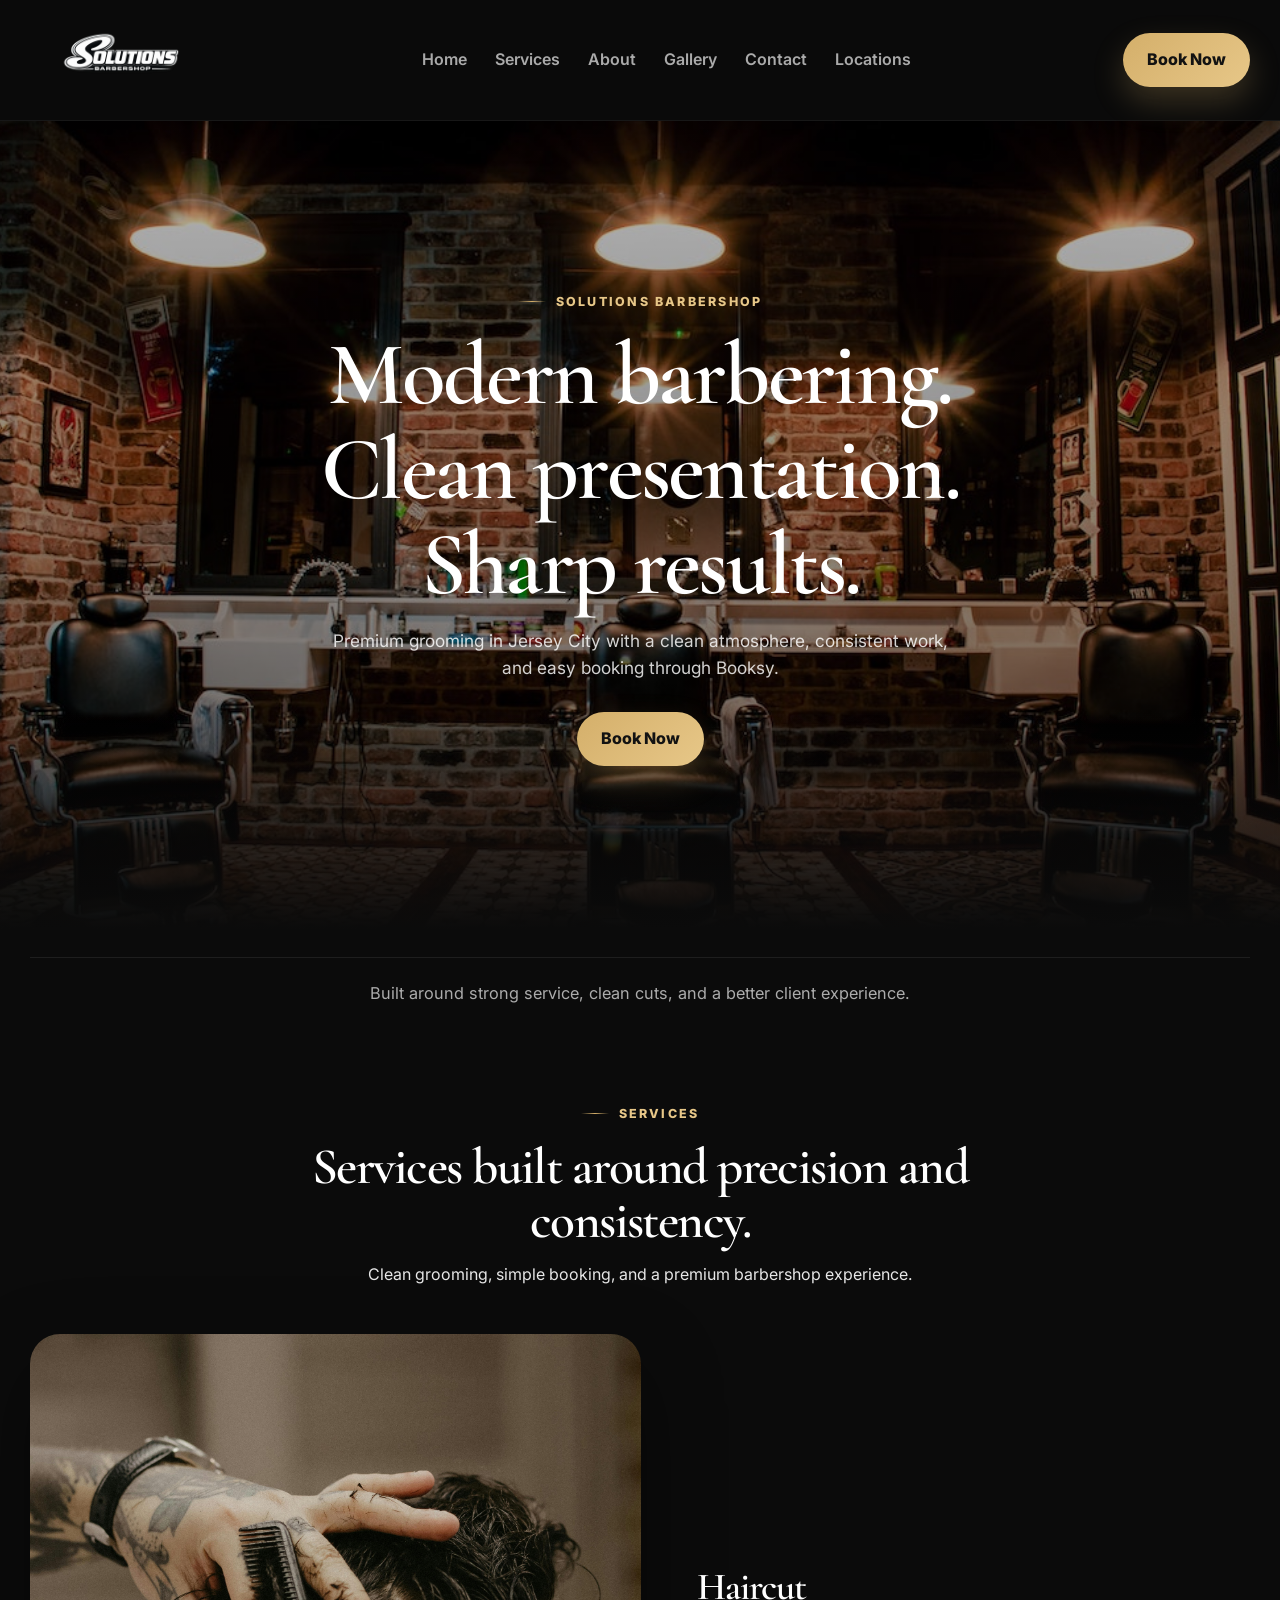
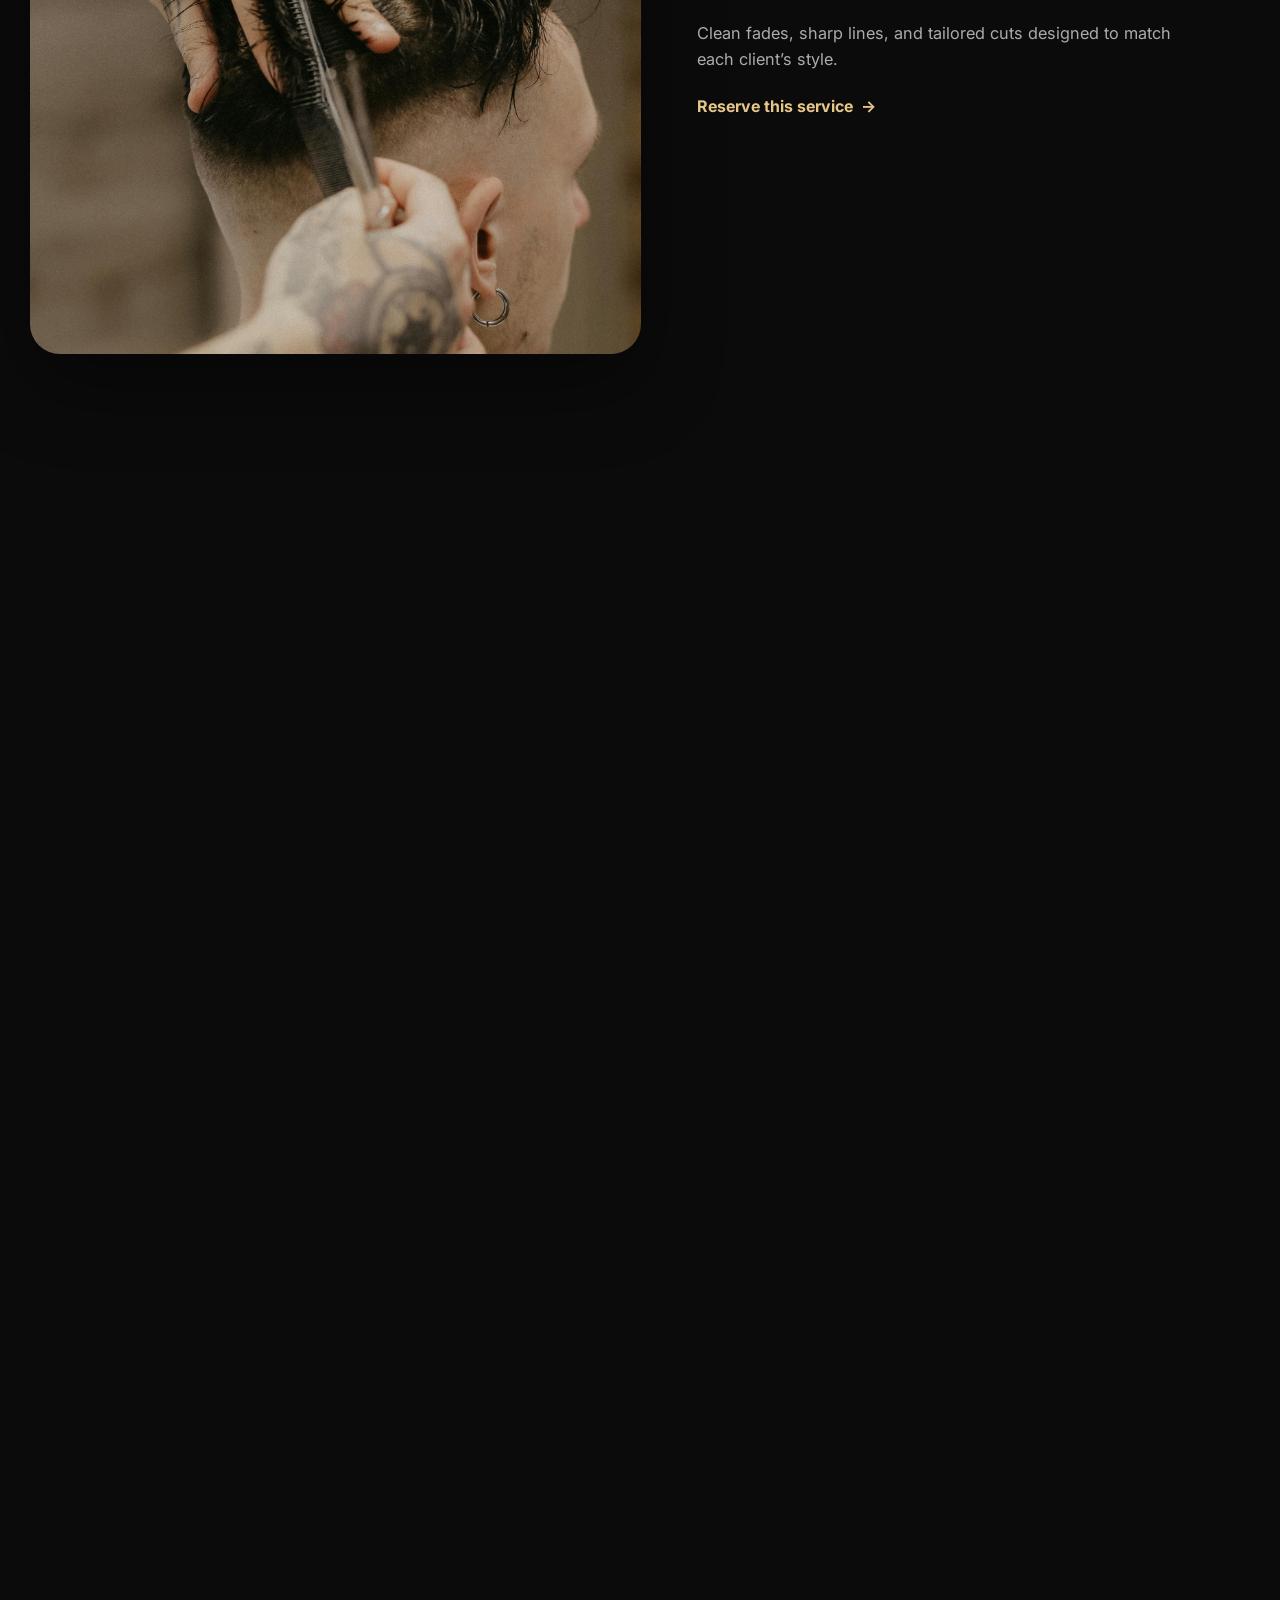
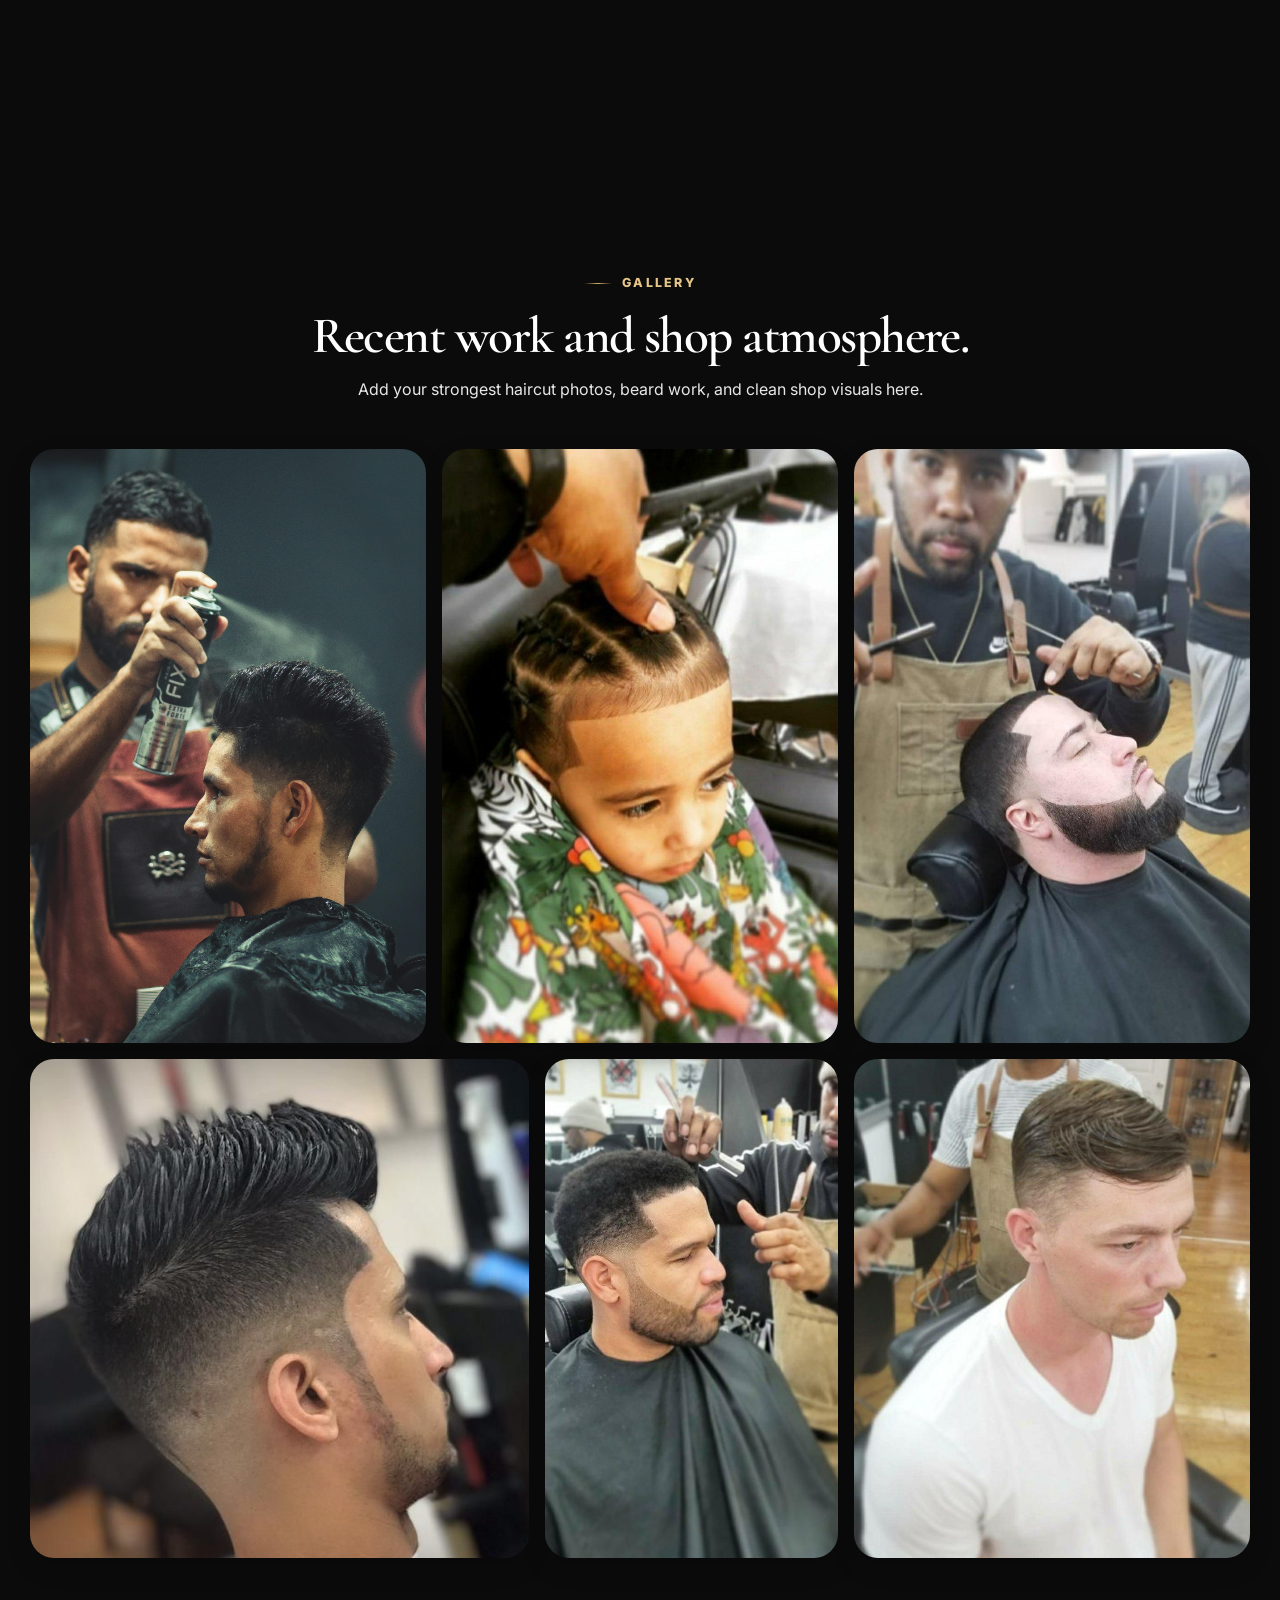
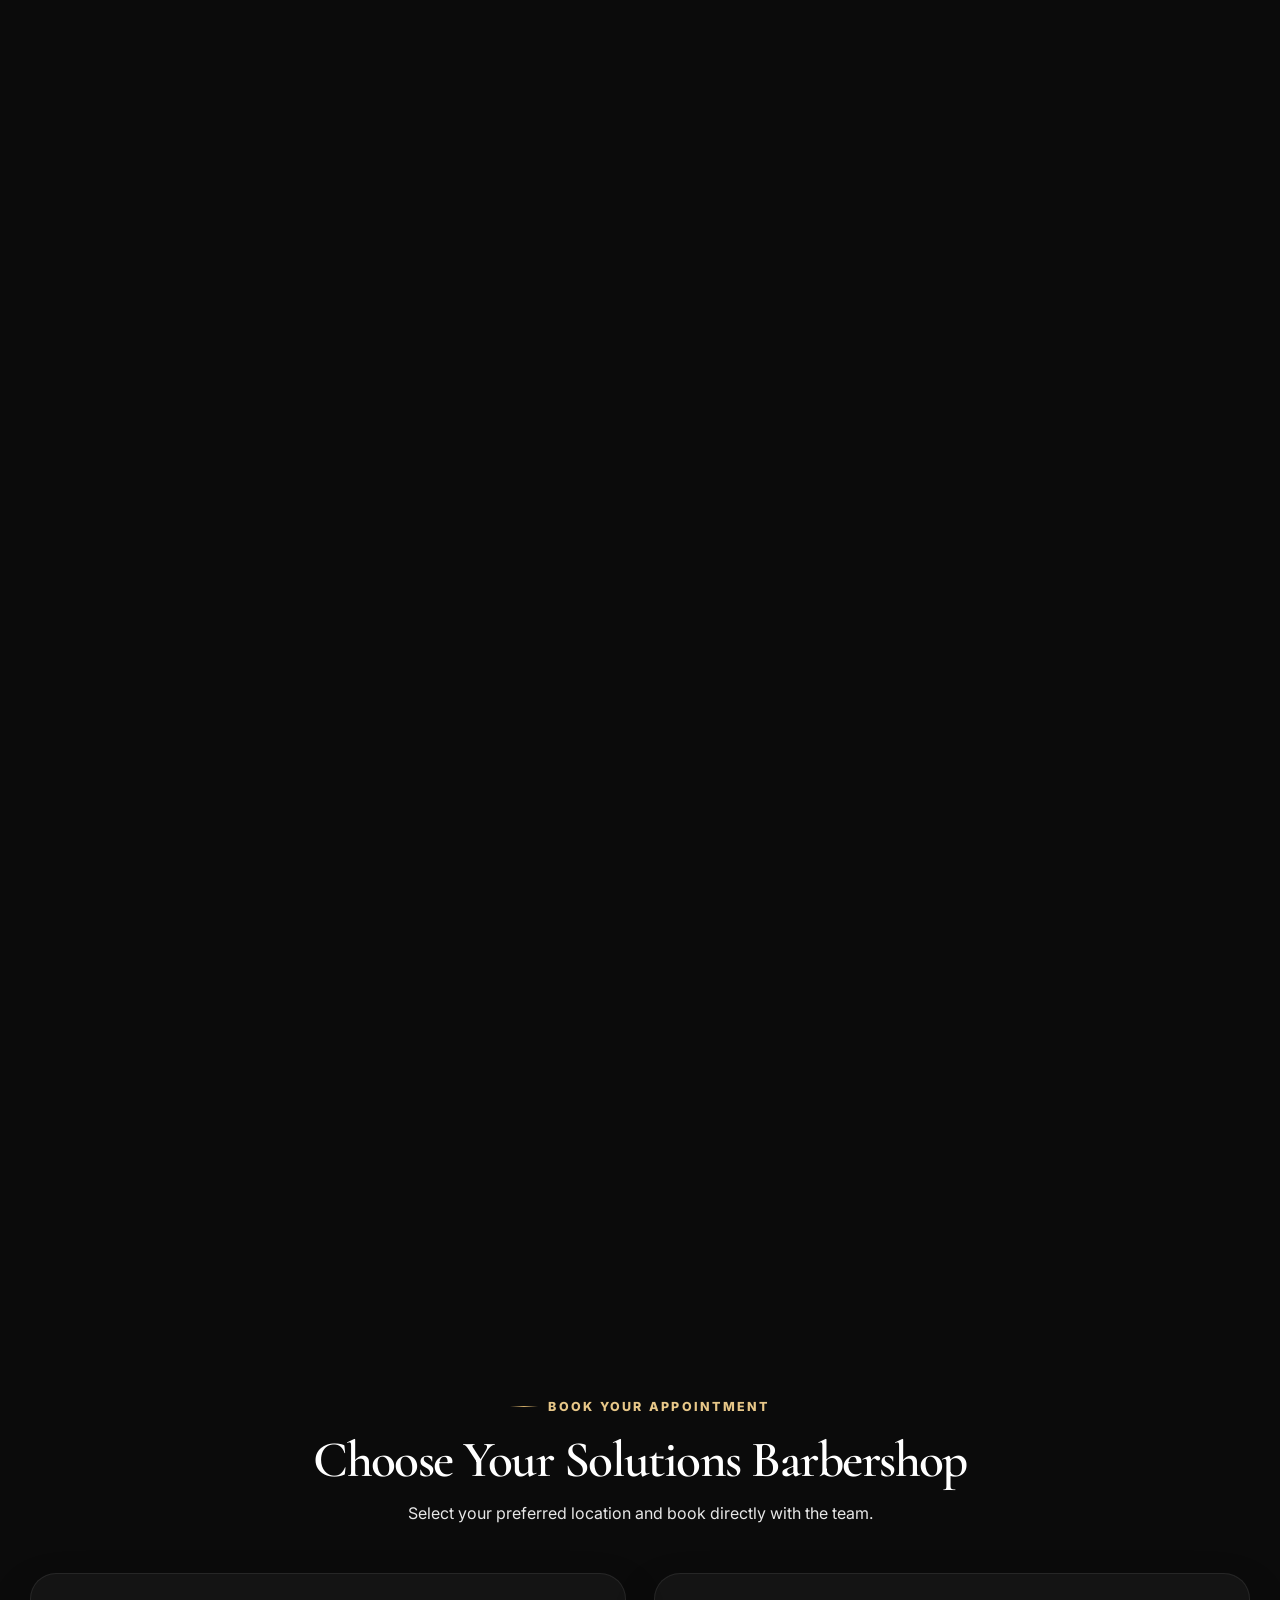
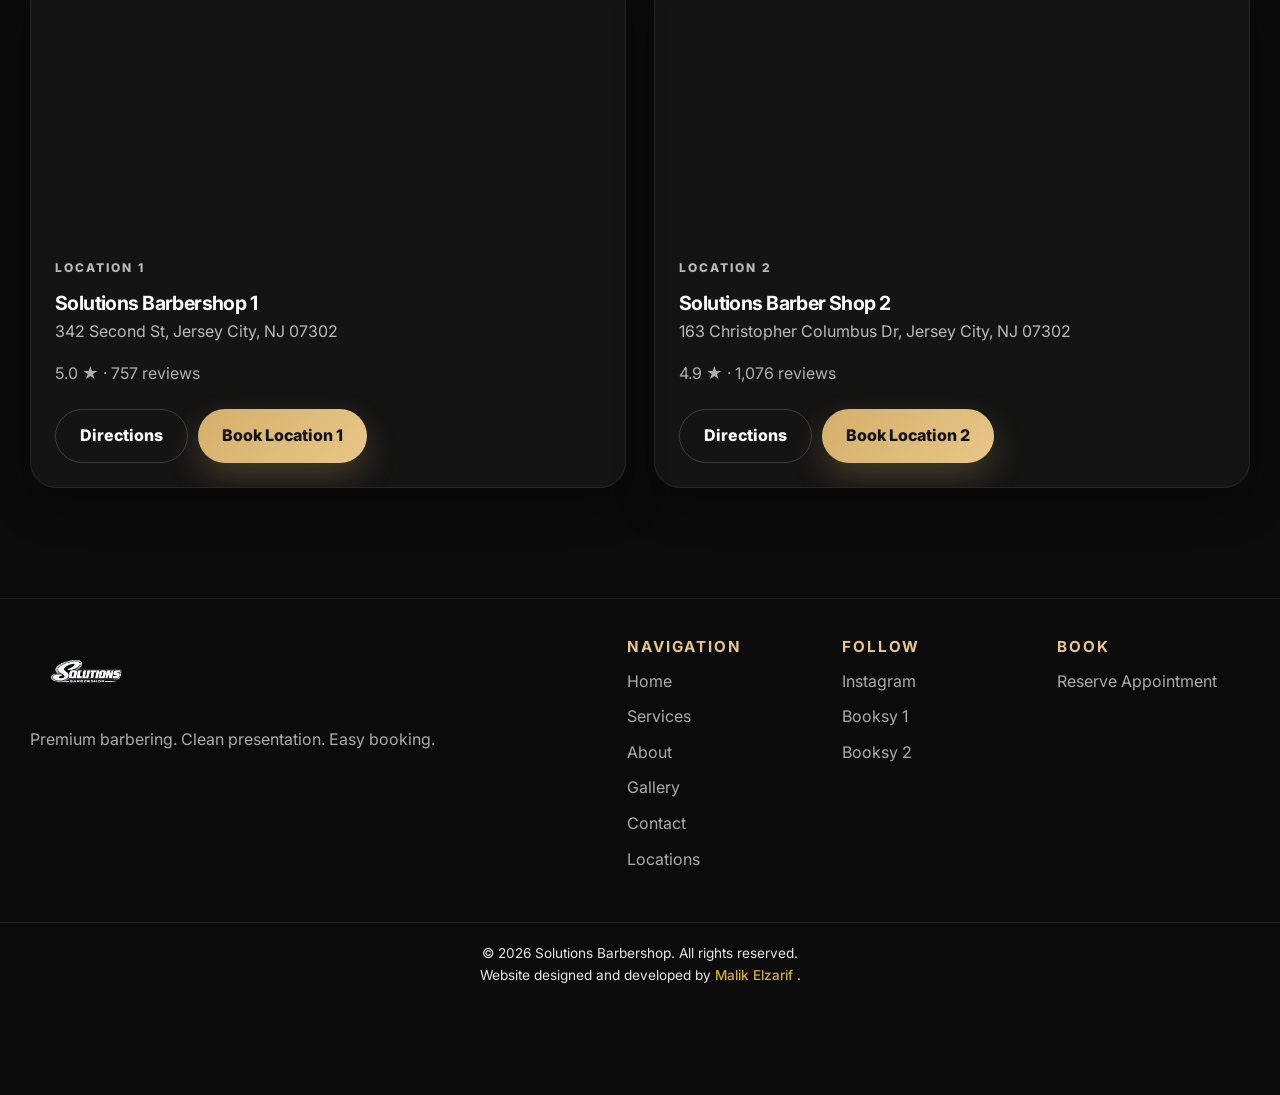
==== commit 3d3eab72: "Add files via upload" ====
--- a/index.html
+++ b/index.html
@@ -39,8 +39,8 @@
           <a href="#services">Services</a>
           <a href="#about">About</a>
           <a href="#gallery">Gallery</a>
+          <a href="#contact">Contact</a>
           <a href="#locations">Locations</a>
-          <a href="#contact">Contact</a>
         </nav>
 
         <div class="header__actions">
@@ -71,8 +71,8 @@
           <a href="#services">Services</a>
           <a href="#about">About</a>
           <a href="#gallery">Gallery</a>
+          <a href="#contact">Contact</a>
           <a href="#locations">Locations</a>
-          <a href="#contact">Contact</a>
           <a
             href="#locations"
             class="btn btn--primary btn--block"
@@ -350,7 +350,7 @@
             <article class="location-card">
               <div class="location-card__map">
                 <iframe
-                  src="https://www.google.com/maps/embed?pb=!1m18!1m12!1m3!1d3023.772167278826!2d-74.05097242467808!3d40.72303173694127!2m3!1f0!2f0!3f0!3m2!1i1024!2i768!4f13.1!3m3!1m2!1s0x89c250b26aaaaaab%3A0x131466983951f1e1!2sSolutions%20Barber%20Shop1!5e0!3m2!1sen!2sus!4v1774459133577!5m2!1sen!2sus"
+                  src="https://www.google.com/maps/embed?pb=!1m18!1m12!1m3!1d3023.772167278826!2d-74.05097242467808!3d40.72303173694127!2m3!1f0!2f0!3f0!                         3m2!1i1024!2i768!4f13.1!3m3!1m2!1s0x89c250b26aaaaaab%3A0x131466983951f1e1!2sSolutions%20Barber%20Shop1!5e0!3m2!1sen!2sus!4v1774459133577!5m2!1sen!2sus"
                   loading="lazy"
                   allowfullscreen>
                 </iframe>
@@ -443,8 +443,9 @@
             <a href="#services">Services</a>
             <a href="#about">About</a>
             <a href="#gallery">Gallery</a>
+            <a href="#contact">Contact</a>
             <a href="#locations">Locations</a>
-            <a href="#contact">Contact</a>
+            
           </div>
 
           <div>
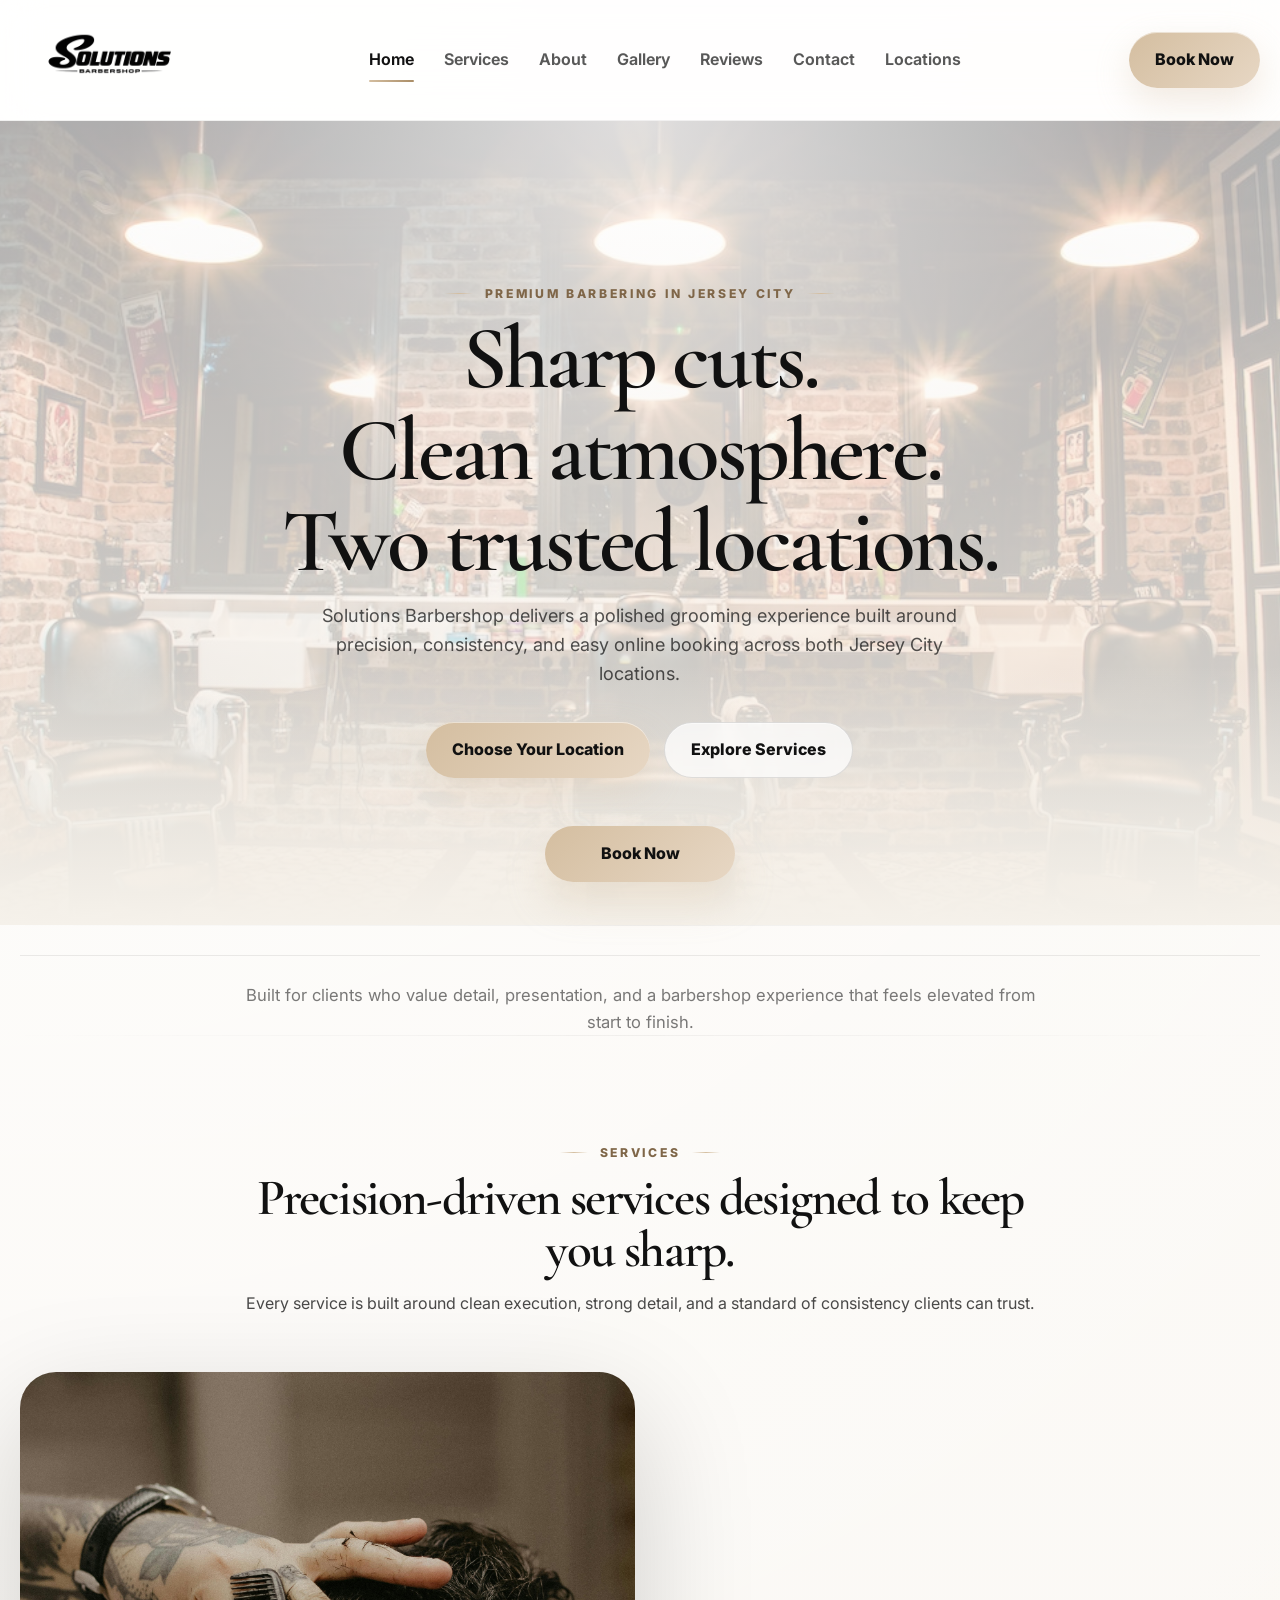
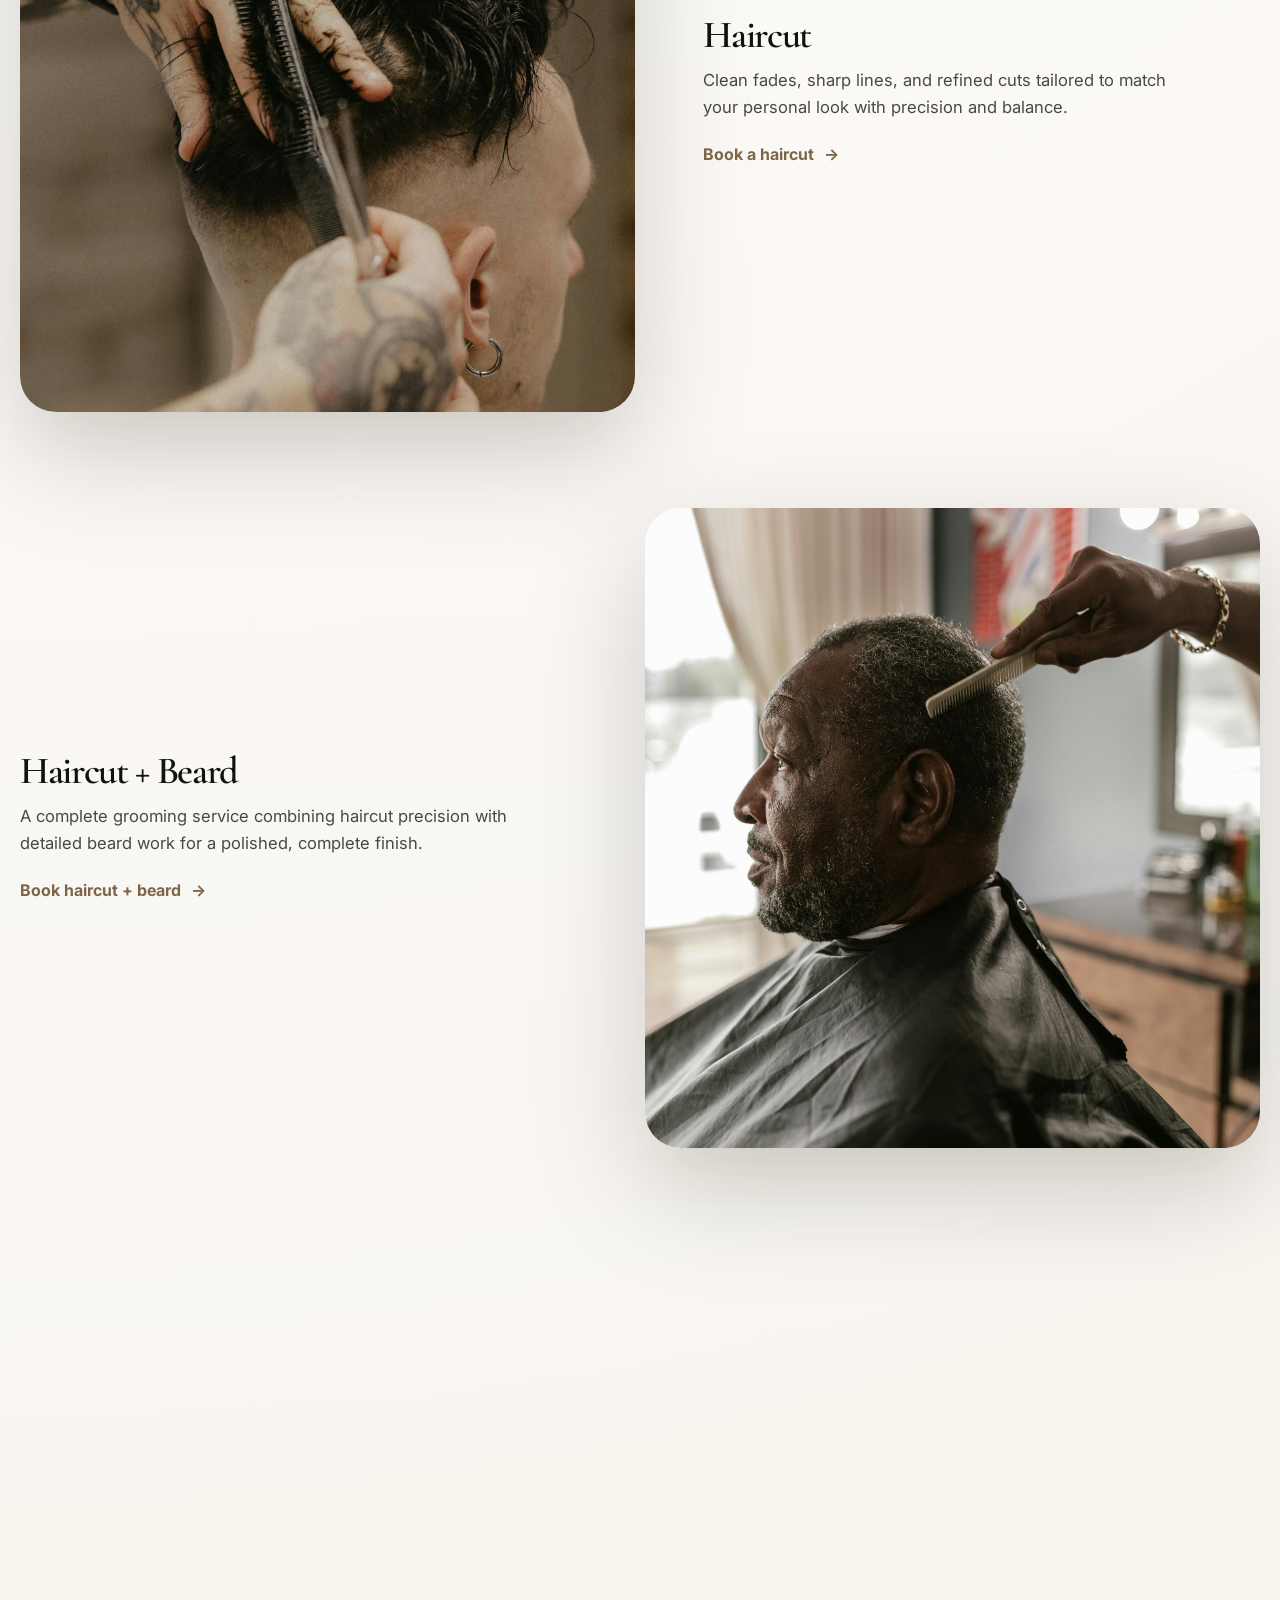
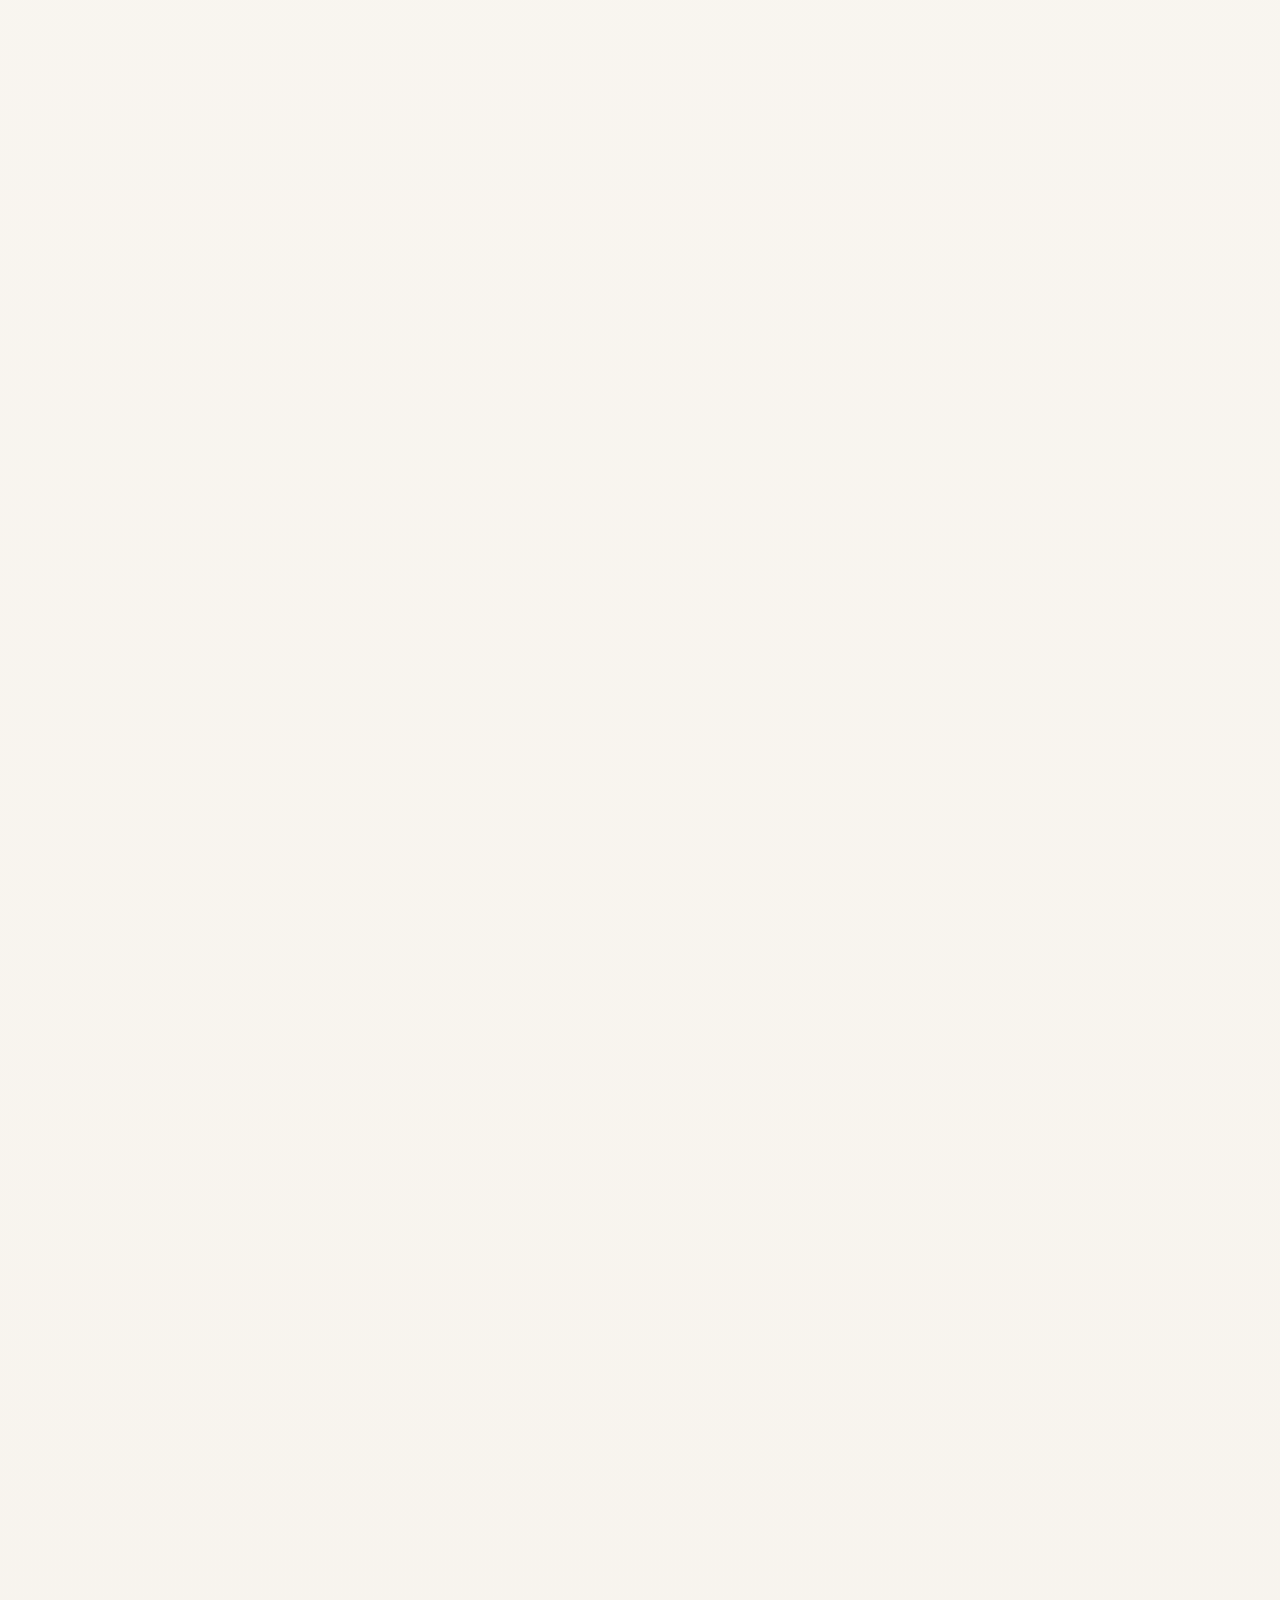
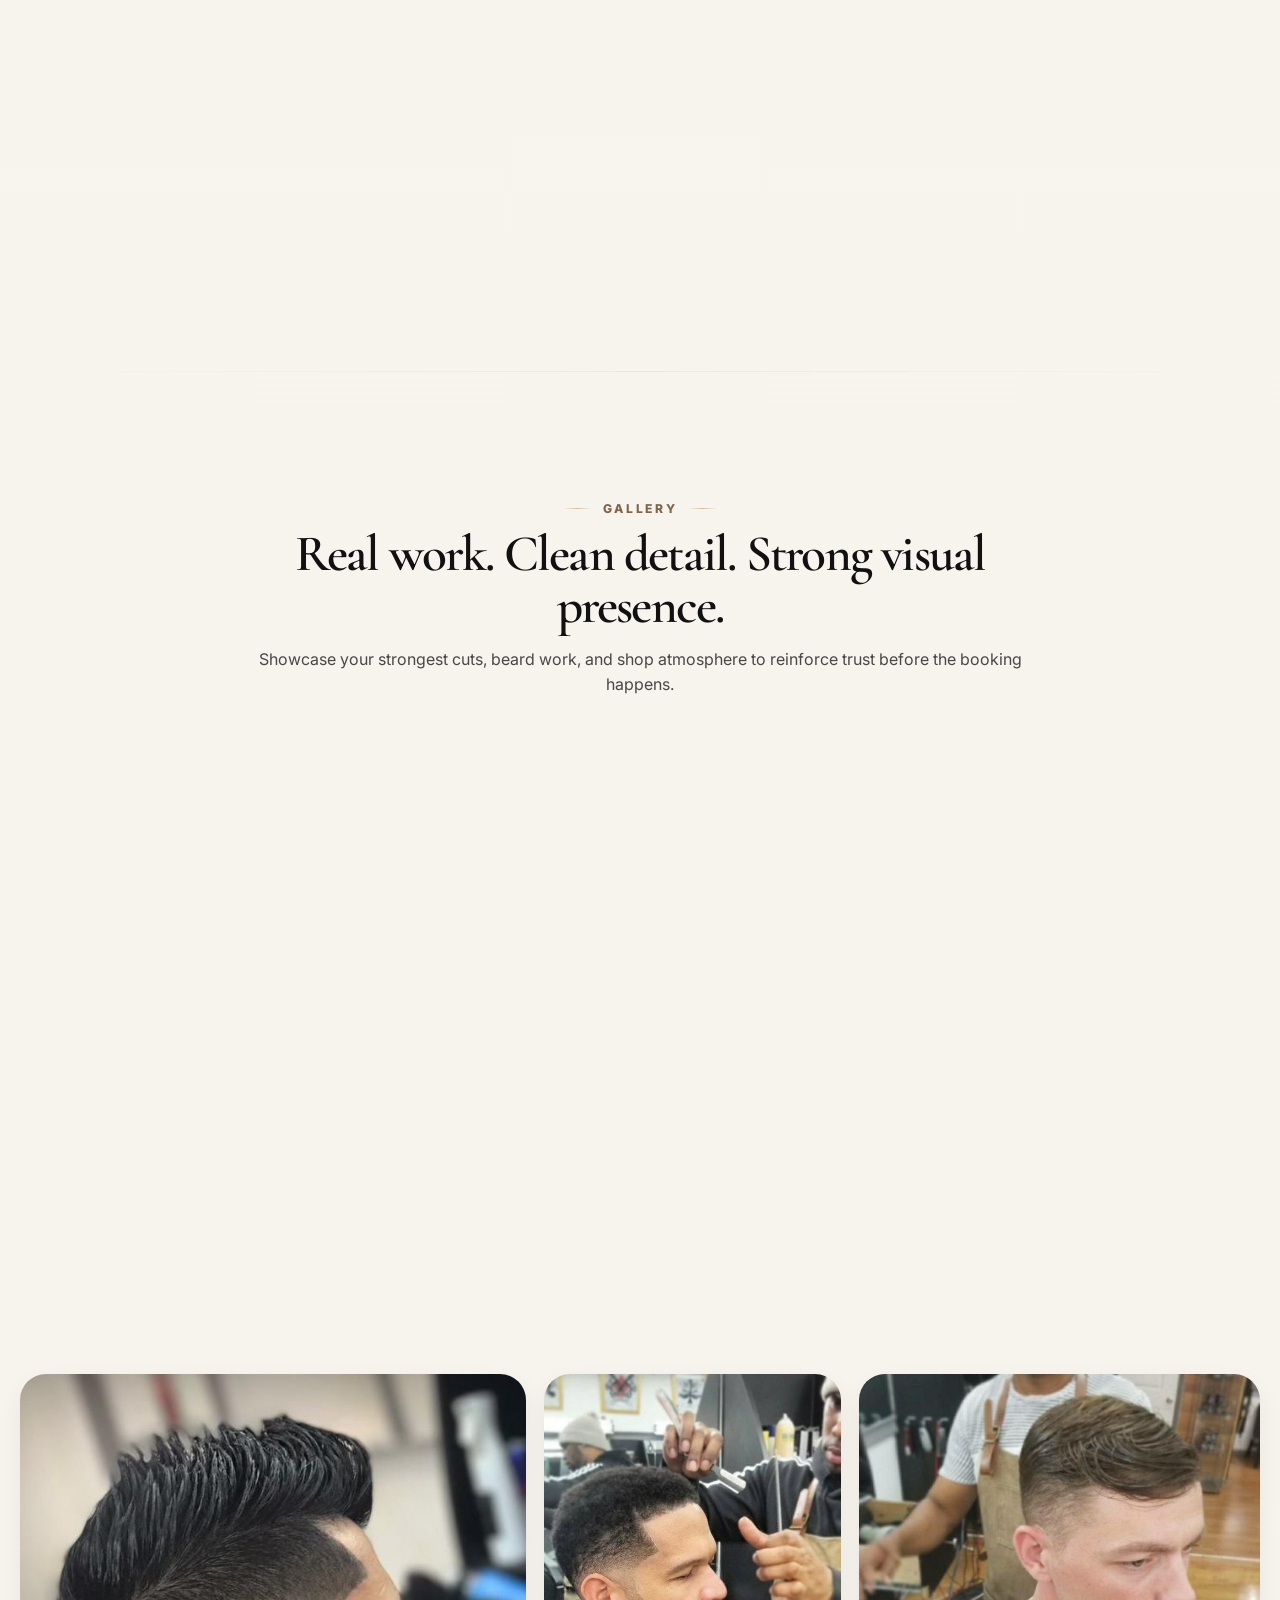
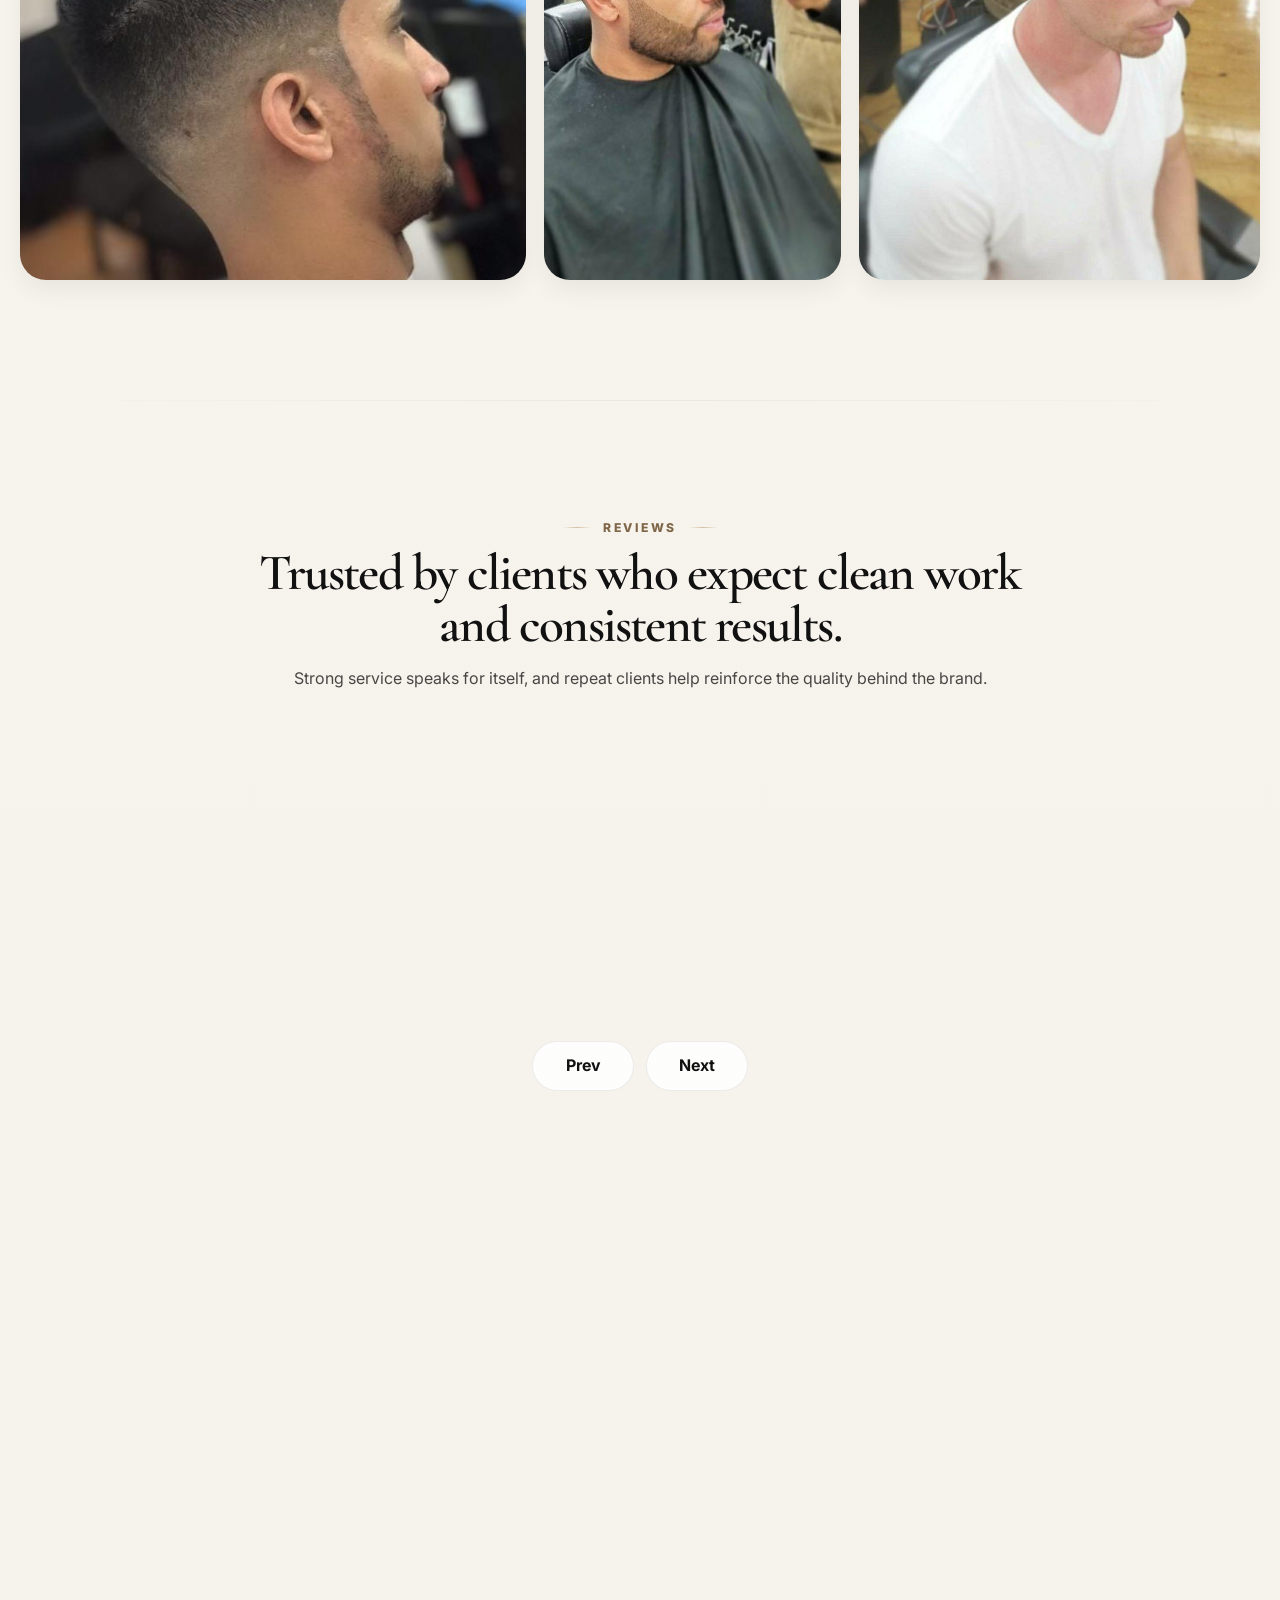
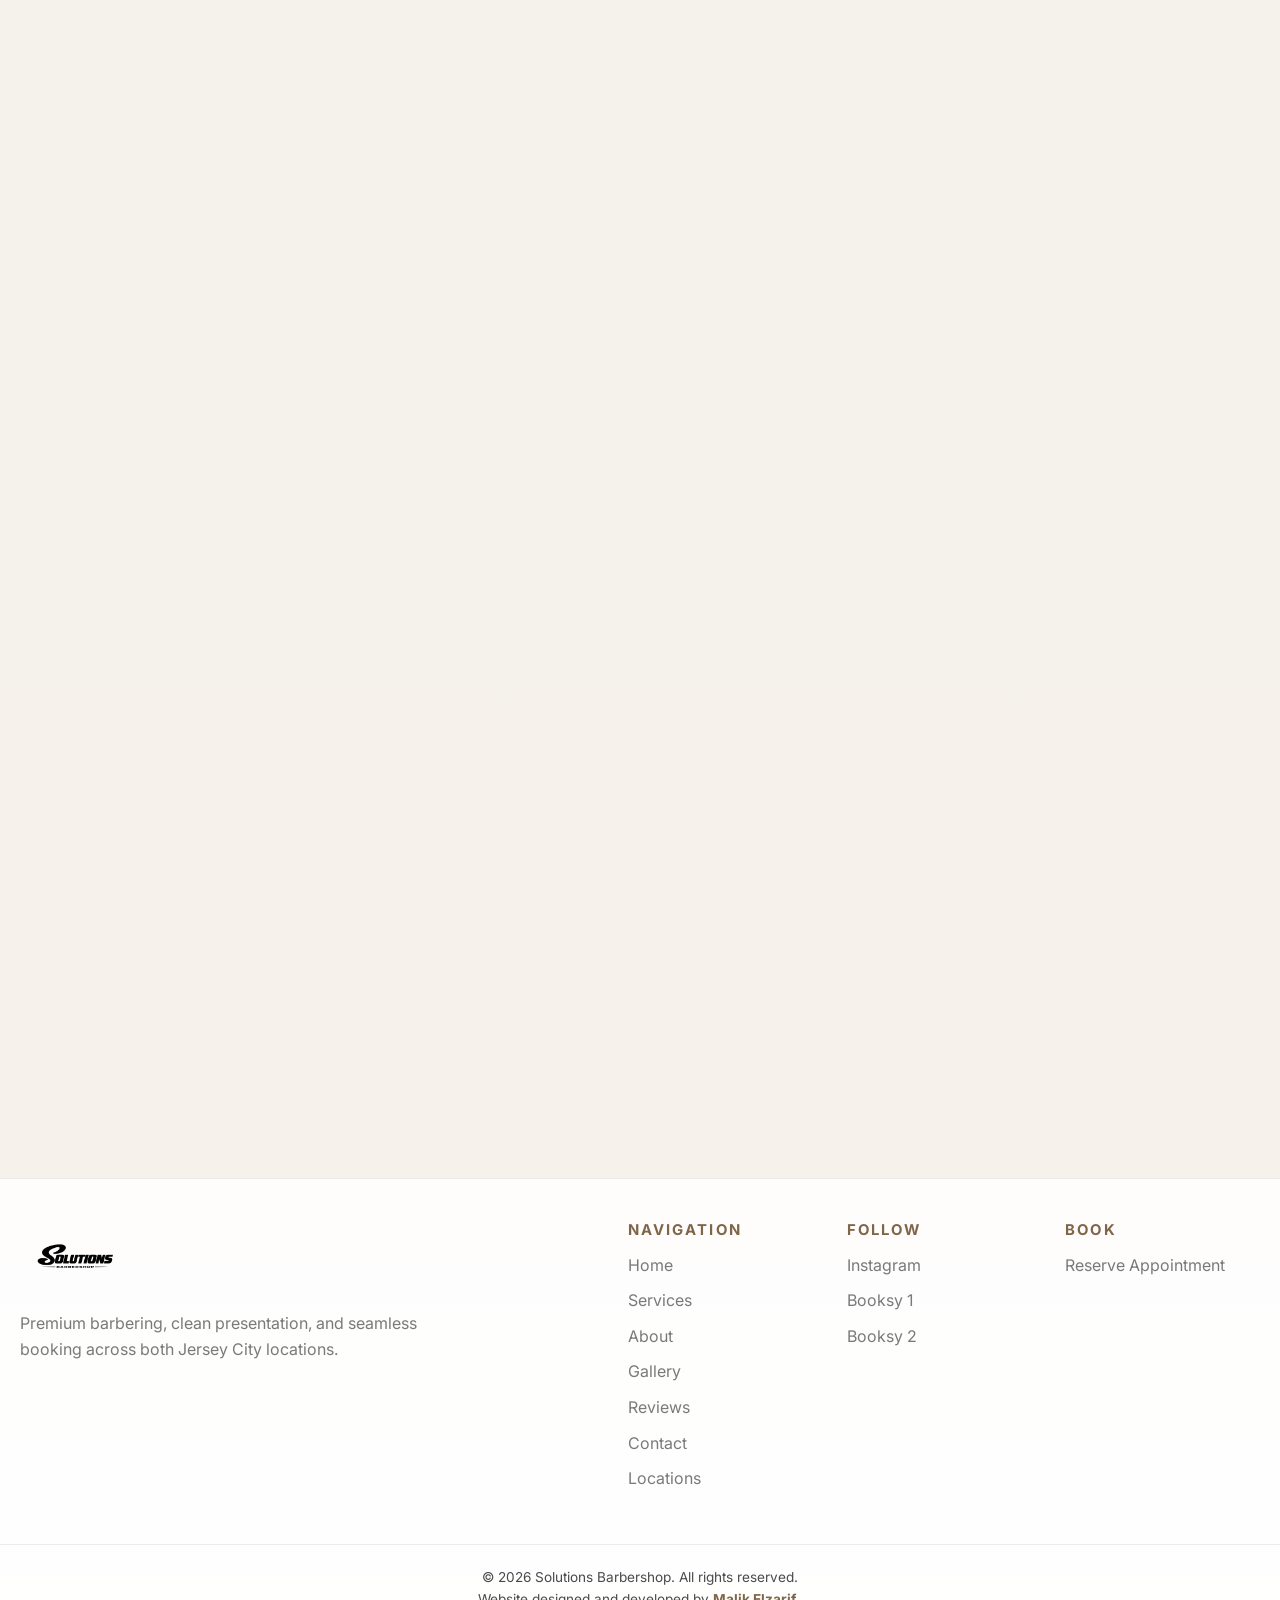
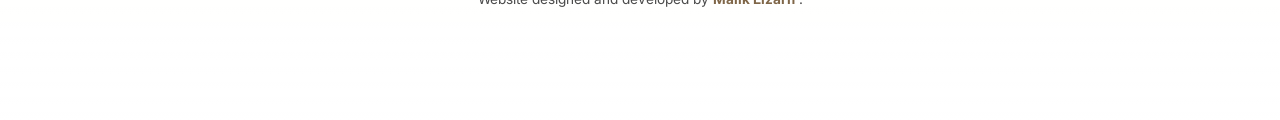
==== commit fcfa2275: "Add files via upload" ====
--- a/index.html
+++ b/index.html
@@ -2,14 +2,11 @@
 <html lang="en">
 <head>
   <meta charset="UTF-8" />
-  <meta
-    name="viewport"
-    content="width=device-width, initial-scale=1.0"
-  />
-  <title>Solutions Barbershop | Jersey City Barbershop</title>
+  <meta name="viewport" content="width=device-width, initial-scale=1.0" />
+  <title>Solutions Barbershop | Premium Barbering in Jersey City</title>
   <meta
     name="description"
-    content="Premium barbering at Solutions Barbershop in Jersey City. Clean cuts, beard work, sharp fades, and easy booking through Booksy."
+    content="Solutions Barbershop delivers premium barbering in Jersey City with sharp cuts, beard work, clean presentation, and seamless online booking across two trusted locations."
   />
 
   <link rel="preconnect" href="https://fonts.googleapis.com" />
@@ -23,7 +20,6 @@
 </head>
 <body>
   <div class="site-shell">
-    <!-- Header -->
     <header class="header" id="top">
       <div class="container header__inner">
         <a href="#top" class="brand" aria-label="Solutions Barbershop home">
@@ -39,15 +35,14 @@
           <a href="#services">Services</a>
           <a href="#about">About</a>
           <a href="#gallery">Gallery</a>
+          <a href="#reviews">Reviews</a>
           <a href="#contact">Contact</a>
           <a href="#locations">Locations</a>
+
         </nav>
 
         <div class="header__actions">
-          <a
-            href="#locations"
-            class="btn btn--primary desktop-book-btn"
-          >
+          <a href="#locations" class="btn btn--primary desktop-book-btn">
             Book Now
           </a>
 
@@ -71,12 +66,11 @@
           <a href="#services">Services</a>
           <a href="#about">About</a>
           <a href="#gallery">Gallery</a>
+          <a href="#reviews">Reviews</a>
           <a href="#contact">Contact</a>
           <a href="#locations">Locations</a>
-          <a
-            href="#locations"
-            class="btn btn--primary btn--block"
-          >
+
+          <a href="#locations" class="btn btn--primary btn--block">
             Book Now
           </a>
         </nav>
@@ -90,23 +84,24 @@
 
         <div class="container hero__content hero__content--center">
           <div class="hero__text hero__text--center">
-            <p class="eyebrow">Solutions Barbershop</p>
+            <p class="eyebrow">Premium Barbering in Jersey City</p>
             <h1>
-              Modern barbering.<br />
-              Clean presentation.<br />
-              Sharp results.
+              Sharp cuts.<br />
+              Clean atmosphere.<br />
+              Two trusted locations.
             </h1>
             <p class="hero__lead">
-              Premium grooming in Jersey City with a clean atmosphere,
-              consistent work, and easy booking through Booksy.
+              Solutions Barbershop delivers a polished grooming experience
+              built around precision, consistency, and easy online booking
+              across both Jersey City locations.
             </p>
 
             <div class="hero__buttons hero__buttons--center">
-              <a
-                href="#locations"
-                class="btn btn--primary"
-              >
-                Book Now
+              <a href="#locations" class="btn btn--primary">
+                Choose Your Location
+              </a>
+              <a href="#services" class="btn btn--secondary">
+                Explore Services
               </a>
             </div>
           </div>
@@ -117,7 +112,7 @@
       <section class="section intro-strip">
         <div class="container intro-strip__inner">
           <p>
-            Built around strong service, clean cuts, and a better client experience.
+            Built for clients who value detail, presentation, and a barbershop experience that feels elevated from start to finish.
           </p>
         </div>
       </section>
@@ -127,9 +122,9 @@
         <div class="container">
           <div class="section-heading section-heading--center">
             <p class="eyebrow">Services</p>
-            <h2>Services built around precision and consistency.</h2>
-            <p>
-              Clean grooming, simple booking, and a premium barbershop experience.
+            <h2>Precision-driven services designed to keep you sharp.</h2>
+            <p>
+              Every service is built around clean execution, strong detail, and a standard of consistency clients can trust.
             </p>
           </div>
 
@@ -140,15 +135,10 @@
             <div class="service-feature__content">
               <h3>Haircut</h3>
               <p>
-                Clean fades, sharp lines, and tailored cuts designed to match
-                each client’s style.
-              </p>
-              <a
-                href="#locations"
-                class="text-link"
-              >
-                Reserve this service
-              </a>
+                Clean fades, sharp lines, and refined cuts tailored to match
+                your personal look with precision and balance.
+              </p>
+              <a href="#locations" class="text-link">Book a haircut</a>
             </div>
           </div>
 
@@ -159,15 +149,10 @@
             <div class="service-feature__content">
               <h3>Haircut + Beard</h3>
               <p>
-                A complete grooming service combining haircut precision with a
-                polished beard finish.
-              </p>
-              <a
-                href="#locations"
-                class="text-link"
-              >
-                Reserve this service
-              </a>
+                A complete grooming service combining haircut precision with
+                detailed beard work for a polished, complete finish.
+              </p>
+              <a href="#locations" class="text-link">Book haircut + beard</a>
             </div>
           </div>
 
@@ -178,14 +163,10 @@
             <div class="service-feature__content">
               <h3>Shape Up</h3>
               <p>
-                Fresh edges and detail work to stay sharp between full appointments.
-              </p>
-              <a
-                href="#locations"
-                class="text-link"
-              >
-                Reserve this service
-              </a>
+                Fresh edges and detail work that help maintain a sharp look
+                between full appointments.
+              </p>
+              <a href="#locations" class="text-link">Book a shape up</a>
             </div>
           </div>
 
@@ -196,14 +177,10 @@
             <div class="service-feature__content">
               <h3>Kids Cut</h3>
               <p>
-                Professional cuts with the same attention to presentation and detail.
-              </p>
-              <a
-                href="#locations"
-                class="text-link"
-              >
-                Reserve this service
-              </a>
+                Professional cuts delivered with the same care, detail, and
+                high standard of service given to every client.
+              </p>
+              <a href="#locations" class="text-link">Book a kids cut</a>
             </div>
           </div>
         </div>
@@ -214,13 +191,16 @@
         <div class="container section__grid">
           <div class="section__content">
             <p class="eyebrow">About</p>
-            <h2>A barbershop focused on quality, detail, and client experience.</h2>
-            <p>
-              Solutions Barbershop is built around consistent work, sharp
-              presentation, and an atmosphere clients feel comfortable returning to.
-            </p>
-            <p>
-              The goal is simple: deliver strong results and make booking easy.
+            <h2>A barbershop brand built on quality, trust, and consistency.</h2>
+            <p>
+              Solutions Barbershop is more than a place to get a haircut.
+              The brand is built around strong service, clean presentation,
+              and an environment clients feel confident returning to.
+            </p>
+            <p>
+              With two Jersey City locations under one brand, the standard
+              remains the same: professional work, polished results, and
+              booking that feels easy from the first click.
             </p>
           </div>
 
@@ -238,9 +218,9 @@
         <div class="container">
           <div class="section-heading section-heading--center">
             <p class="eyebrow">Gallery</p>
-            <h2>Recent work and shop atmosphere.</h2>
-            <p>
-              Add your strongest haircut photos, beard work, and clean shop visuals here.
+            <h2>Real work. Clean detail. Strong visual presence.</h2>
+            <p>
+              Showcase your strongest cuts, beard work, and shop atmosphere to reinforce trust before the booking happens.
             </p>
           </div>
 
@@ -260,7 +240,10 @@
         <div class="container">
           <div class="section-heading section-heading--center">
             <p class="eyebrow">Reviews</p>
-            <h2>Trusted by clients who value clean work.</h2>
+            <h2>Trusted by clients who expect clean work and consistent results.</h2>
+            <p>
+              Strong service speaks for itself, and repeat clients help reinforce the quality behind the brand.
+            </p>
           </div>
 
           <div class="reviews-slider">
@@ -269,7 +252,7 @@
               <p>
                 “Great atmosphere, clean cut, and easy booking. Everything felt professional.”
               </p>
-              <h3>Client Review</h3>
+              <h3>Verified Client</h3>
             </article>
 
             <article class="review-card">
@@ -277,7 +260,7 @@
               <p>
                 “Strong attention to detail and one of the best cuts I’ve had.”
               </p>
-              <h3>Client Review</h3>
+              <h3>Verified Client</h3>
             </article>
 
             <article class="review-card">
@@ -285,7 +268,7 @@
               <p>
                 “Booking through Booksy was simple and the service was on point.”
               </p>
-              <h3>Client Review</h3>
+              <h3>Verified Client</h3>
             </article>
           </div>
 
@@ -300,24 +283,24 @@
         </div>
       </section>
 
-      <!-- Booking CTA -->
+      <!-- CTA -->
       <section class="section cta-section" id="contact">
         <div class="container">
           <div class="cta-panel">
             <p class="eyebrow">Book Your Appointment</p>
-            <h2>Reserve your next visit through Booksy.</h2>
-            <p>
-              Choose your service, select your time, and book quickly online.
-            </p>
-
-            <div class="cta-buttons">
+            <h2>Reserve your next visit in seconds.</h2>
+            <p>
+              Choose your location, select your service, and secure your appointment through Booksy with a fast, seamless booking experience.
+            </p>
+
+            <div class="hero__buttons hero__buttons--center">
               <a
                 href="https://booksy.com/en-us/444251_solutions-barbershop-1_barber-shop_28561_jersey-city#ba_s=sh_1"
                 target="_blank"
                 rel="noopener noreferrer"
                 class="btn btn--primary"
               >
-                Solutions Barbershop 1
+                Book Location 1
               </a>
 
               <a
@@ -326,7 +309,7 @@
                 rel="noopener noreferrer"
                 class="btn btn--primary"
               >
-                Solutions Barbershop 2
+                Book Location 2
               </a>
             </div>
           </div>
@@ -337,22 +320,22 @@
       <section class="section locations" id="locations">
         <div class="container">
           <div class="section-heading section-heading--center">
-            <p class="eyebrow">Book Your Appointment</p>
-            <h2>Choose Your Solutions Barbershop</h2>
-            <p>
-              Select your preferred location and book directly with the team.
+            <p class="eyebrow">Locations</p>
+            <h2>Two locations. One standard of quality.</h2>
+            <p>
+              Visit the location that works best for you and book directly with the Solutions Barbershop team.
             </p>
           </div>
 
           <div class="locations-grid">
-
-            <!-- Location 1 -->
             <article class="location-card">
               <div class="location-card__map">
                 <iframe
-                  src="https://www.google.com/maps/embed?pb=!1m18!1m12!1m3!1d3023.772167278826!2d-74.05097242467808!3d40.72303173694127!2m3!1f0!2f0!3f0!                         3m2!1i1024!2i768!4f13.1!3m3!1m2!1s0x89c250b26aaaaaab%3A0x131466983951f1e1!2sSolutions%20Barber%20Shop1!5e0!3m2!1sen!2sus!4v1774459133577!5m2!1sen!2sus"
+                  src="https://www.google.com/maps/embed?pb=!1m18!1m12!1m3!1d3023.772167278826!2d-74.05097242467808!3d40.72303173694127!2m3!1f0!2f0!3f0!3m2!1i1024!2i768!4f13.1!3m3!1m2!1s0x89c250b26aaaaaab%3A0x131466983951f1e1!2sSolutions%20Barber%20Shop1!5e0!3m2!1sen!2sus!4v1774459133577!5m2!1sen!2sus"
                   loading="lazy"
-                  allowfullscreen>
+                  allowfullscreen
+                  referrerpolicy="no-referrer-when-downgrade"
+                  title="Solutions Barbershop 1 map">
                 </iframe>
               </div>
 
@@ -369,7 +352,7 @@
                     rel="noopener noreferrer"
                     class="btn btn--secondary"
                   >
-                    Directions
+                    Get Directions
                   </a>
                   <a
                     href="https://booksy.com/en-us/444251_solutions-barbershop-1_barber-shop_28561_jersey-city#ba_s=sh_1"
@@ -383,13 +366,14 @@
               </div>
             </article>
 
-            <!-- Location 2 -->
             <article class="location-card">
               <div class="location-card__map">
                 <iframe
                   src="https://www.google.com/maps/embed?pb=!1m18!1m12!1m3!1d3023.8976425072087!2d-74.04861402467836!3d40.72026973711037!2m3!1f0!2f0!3f0!3m2!1i1024!2i768!4f13.1!3m3!1m2!1s0x89c251b2bd494c13%3A0xd9ad3f0f8f757e2c!2sSolutions%20barber%20shop%202!5e0!3m2!1sen!2sus!4v1774459174616!5m2!1sen!2sus"
                   loading="lazy"
-                  allowfullscreen>
+                  allowfullscreen
+                  referrerpolicy="no-referrer-when-downgrade"
+                  title="Solutions Barbershop 2 map">
                 </iframe>
               </div>
 
@@ -406,7 +390,7 @@
                     rel="noopener noreferrer"
                     class="btn btn--secondary"
                   >
-                    Directions
+                    Get Directions
                   </a>
                   <a
                     href="https://booksy.com/en-us/88253_solutions-barber-shop-2_barber-shop_28561_jersey-city#ba_s=sh_1"
@@ -419,7 +403,6 @@
                 </div>
               </div>
             </article>
-
           </div>
         </div>
       </section>
@@ -433,7 +416,9 @@
             alt="Solutions Barbershop logo"
             class="footer__logo"
           />
-          <p>Premium barbering. Clean presentation. Easy booking.</p>
+          <p>
+            Premium barbering, clean presentation, and seamless booking across both Jersey City locations.
+          </p>
         </div>
 
         <div class="footer__links">
@@ -443,25 +428,22 @@
             <a href="#services">Services</a>
             <a href="#about">About</a>
             <a href="#gallery">Gallery</a>
+            <a href="#reviews">Reviews</a>
             <a href="#contact">Contact</a>
             <a href="#locations">Locations</a>
-            
+
           </div>
 
           <div>
             <h3>Follow</h3>
             <a href="https://instagram.com/solutions_barbershop_2" target="_blank" rel="noopener noreferrer">Instagram</a>
             <a href="https://booksy.com/en-us/444251_solutions-barbershop-1_barber-shop_28561_jersey-city#ba_s=sh_1" target="_blank" rel="noopener noreferrer">Booksy 1</a>
-            <a href="https://booksy.com/en-us/88253_solutions-barber-shop-2_barber-shop_28561_jersey_city#ba_s=sh_1" target="_blank" rel="noopener noreferrer">Booksy 2</a>
+            <a href="https://booksy.com/en-us/88253_solutions-barber-shop-2_barber-shop_28561_jersey-city#ba_s=sh_1" target="_blank" rel="noopener noreferrer">Booksy 2</a>
           </div>
 
           <div>
             <h3>Book</h3>
-            <a
-              href="#locations"
-            >
-              Reserve Appointment
-            </a>
+            <a href="#locations">Reserve Appointment</a>
           </div>
         </div>
       </div>
@@ -476,6 +458,14 @@
         </p>
       </div>
     </footer>
+
+    <a
+      href="#locations"
+      class="sticky-book"
+      aria-label="Book an appointment"
+    >
+      Book Now
+    </a>
   </div>
 
   <script src="js/main.js"></script>
--- a/css/style.css
+++ b/css/style.css
@@ -1,41 +1,47 @@
 /* =========================================================
-   Solutions Barbershop 2 — Editorial Premium Website
-   Inspired by clean luxury barbershop layouts
-   Responsive: Desktop / Tablet / Mobile
+   Solutions Barbershop — ELITE VERSION FIXED
+   Mobile-refined / white-black-beige premium system
    ========================================================= */
 
 :root {
-  --bg: #0b0b0b;
-  --bg-soft: #111111;
-  --bg-card: #171717;
-  --bg-elevated: #1d1d1d;
+  --bg: #f5f1ea;
+  --bg-soft: #fcfaf7;
+  --bg-card: rgba(255, 255, 255, 0.88);
+  --bg-elevated: #ede4d7;
 
   --white: #ffffff;
-  --text: rgba(255, 255, 255, 0.9);
-  --muted: rgba(255, 255, 255, 0.66);
-
-  --primary: #d4af6a;
-  --primary-strong: #e7c788;
-  --primary-soft: rgba(212, 175, 106, 0.14);
-
-  --line: rgba(255, 255, 255, 0.08);
-  --line-strong: rgba(255, 255, 255, 0.14);
-
-  --shadow-sm: 0 10px 24px rgba(0, 0, 0, 0.16);
-  --shadow-md: 0 18px 42px rgba(0, 0, 0, 0.24);
-  --shadow-lg: 0 30px 80px rgba(0, 0, 0, 0.42);
-
-  --radius-xl: 30px;
+  --black: #111111;
+  --text: rgba(17, 17, 17, 0.94);
+  --text-soft: rgba(17, 17, 17, 0.76);
+  --muted: rgba(17, 17, 17, 0.56);
+
+  --primary: #d4bea0;
+  --primary-strong: #e7d7c4;
+  --primary-deep: #aa8d66;
+  --primary-ink: #7f6648;
+  --primary-soft: rgba(212, 190, 160, 0.2);
+
+  --line: rgba(17, 17, 17, 0.08);
+  --line-strong: rgba(17, 17, 17, 0.14);
+
+  --shadow-xs: 0 6px 16px rgba(0, 0, 0, 0.04);
+  --shadow-sm: 0 10px 24px rgba(0, 0, 0, 0.06);
+  --shadow-md: 0 18px 42px rgba(0, 0, 0, 0.1);
+  --shadow-lg: 0 32px 90px rgba(0, 0, 0, 0.14);
+  --shadow-xl: 0 40px 120px rgba(0, 0, 0, 0.18);
+
+  --radius-2xl: 36px;
+  --radius-xl: 28px;
   --radius-lg: 22px;
   --radius-md: 16px;
   --radius-sm: 12px;
   --pill: 999px;
 
-  --container: 1220px;
-  --header-h: 92px;
+  --container: 1240px;
+  --header-h: 96px;
 
   --dur-fast: 180ms;
-  --dur: 300ms;
+  --dur: 320ms;
   --dur-slow: 700ms;
   --ease: cubic-bezier(0.22, 1, 0.36, 1);
 }
@@ -61,10 +67,18 @@
 
 body {
   font-family: "Inter", system-ui, -apple-system, BlinkMacSystemFont, "Segoe UI", sans-serif;
-  background: var(--bg);
+  background:
+    radial-gradient(circle at top left, rgba(255,255,255,0.82), transparent 34%),
+    linear-gradient(180deg, #faf7f2 0%, #f5f1ea 100%);
   color: var(--text);
   line-height: 1.6;
   overflow-x: hidden;
+  text-rendering: optimizeLegibility;
+  -webkit-font-smoothing: antialiased;
+}
+
+body.menu-open {
+  overflow: hidden;
 }
 
 img {
@@ -102,21 +116,32 @@
 ------------------------------ */
 .site-shell {
   min-height: 100vh;
+  position: relative;
 }
 
 .container {
-  width: min(calc(100% - 36px), var(--container));
+  width: min(calc(100% - 40px), var(--container));
   margin-inline: auto;
 }
 
 .section {
-  padding: 110px 0;
   position: relative;
+  padding: 120px 0;
+}
+
+.section::before {
+  content: "";
+  position: absolute;
+  inset: 0 auto auto 0;
+  width: 100%;
+  height: 1px;
+  background: linear-gradient(90deg, transparent, rgba(17,17,17,0.05), transparent);
+  pointer-events: none;
 }
 
 .section-heading {
-  max-width: 760px;
-  margin-bottom: 46px;
+  max-width: 820px;
+  margin-bottom: 56px;
 }
 
 .section-heading--center {
@@ -127,15 +152,17 @@
 .eyebrow {
   display: inline-flex;
   align-items: center;
-  gap: 10px;
-  color: var(--primary-strong);
-  font-size: 0.78rem;
+  gap: 12px;
+  color: var(--primary-ink);
+  font-size: 0.76rem;
   font-weight: 800;
-  letter-spacing: 0.18em;
+  letter-spacing: 0.22em;
   text-transform: uppercase;
-}
-
-.eyebrow::before {
+  margin-bottom: 10px;
+}
+
+.eyebrow::before,
+.eyebrow::after {
   content: "";
   width: 28px;
   height: 1px;
@@ -147,28 +174,29 @@
 h3,
 h4 {
   margin: 0 0 14px;
-  color: var(--white);
-  line-height: 1.06;
-  letter-spacing: -0.03em;
+  color: var(--black);
+  line-height: 1.02;
+  letter-spacing: -0.035em;
 }
 
 h1,
+h2,
+.service-feature__content h3 {
+  font-family: "Cormorant Garamond", Georgia, serif;
+}
+
+h1 {
+  font-size: clamp(3.6rem, 7vw, 7rem);
+  font-weight: 600;
+}
+
 h2 {
-  font-family: "Cormorant Garamond", Georgia, serif;
-}
-
-h1 {
-  font-size: clamp(3.4rem, 7vw, 6.5rem);
+  font-size: clamp(2.5rem, 4vw, 4.4rem);
   font-weight: 600;
 }
 
-h2 {
-  font-size: clamp(2.2rem, 4vw, 4rem);
-  font-weight: 600;
-}
-
 h3 {
-  font-size: 1.22rem;
+  font-size: 1.28rem;
   font-weight: 700;
 }
 
@@ -179,16 +207,19 @@
 
 p {
   margin: 0 0 16px;
-  color: var(--text);
+  color: var(--text-soft);
 }
 
 .text-link {
   display: inline-flex;
   align-items: center;
-  gap: 8px;
+  gap: 10px;
   font-weight: 700;
-  color: var(--primary-strong);
-  transition: color var(--dur-fast) var(--ease), transform var(--dur-fast) var(--ease);
+  color: var(--primary-ink);
+  transition:
+    color var(--dur-fast) var(--ease),
+    transform var(--dur-fast) var(--ease),
+    gap var(--dur-fast) var(--ease);
 }
 
 .text-link::after {
@@ -197,31 +228,36 @@
 }
 
 .text-link:hover {
-  color: var(--white);
+  color: var(--black);
+  gap: 13px;
 }
 
 .text-link:hover::after {
-  transform: translateX(3px);
+  transform: translateX(2px);
 }
 
 /* -----------------------------
    Buttons
 ------------------------------ */
 .btn {
-  min-height: 54px;
-  padding: 0 24px;
+  min-height: 56px;
+  padding: 0 26px;
   border-radius: var(--pill);
   display: inline-flex;
   align-items: center;
   justify-content: center;
   gap: 10px;
   font-weight: 800;
+  position: relative;
+  overflow: hidden;
   transition:
     transform var(--dur-fast) var(--ease),
     box-shadow var(--dur-fast) var(--ease),
     background var(--dur-fast) var(--ease),
     border-color var(--dur-fast) var(--ease),
     color var(--dur-fast) var(--ease);
+  will-change: transform;
+  text-align: center;
 }
 
 .btn:hover {
@@ -230,24 +266,43 @@
 
 .btn--primary {
   background: linear-gradient(135deg, var(--primary), var(--primary-strong));
-  color: #121212;
-  box-shadow: 0 14px 32px rgba(212, 175, 106, 0.24);
+  color: var(--black);
+  box-shadow:
+    inset 0 1px 0 rgba(255,255,255,0.52),
+    0 14px 34px rgba(212, 190, 160, 0.3);
+}
+
+.btn--primary::before {
+  content: "";
+  position: absolute;
+  inset: 0;
+  background: linear-gradient(120deg, transparent 20%, rgba(255,255,255,0.36) 50%, transparent 80%);
+  transform: translateX(-120%);
+  transition: transform 700ms var(--ease);
 }
 
 .btn--primary:hover {
-  box-shadow: 0 20px 40px rgba(212, 175, 106, 0.32);
+  box-shadow:
+    inset 0 1px 0 rgba(255,255,255,0.62),
+    0 22px 44px rgba(212, 190, 160, 0.38);
   transform: translateY(-2px) scale(1.02);
 }
 
+.btn--primary:hover::before {
+  transform: translateX(120%);
+}
+
 .btn--secondary {
-  color: var(--white);
-  border: 1px solid rgba(255, 255, 255, 0.18);
-  background: transparent;
+  color: var(--black);
+  border: 1px solid rgba(17, 17, 17, 0.12);
+  background: rgba(255, 255, 255, 0.72);
+  backdrop-filter: blur(8px);
+  box-shadow: inset 0 1px 0 rgba(255,255,255,0.5);
 }
 
 .btn--secondary:hover {
-  border-color: rgba(255, 255, 255, 0.3);
-  background: rgba(255, 255, 255, 0.05);
+  border-color: rgba(17, 17, 17, 0.22);
+  background: rgba(255, 255, 255, 0.96);
 }
 
 .btn--block {
@@ -260,10 +315,19 @@
 .header {
   position: sticky;
   top: 0;
-  z-index: 70;
-  backdrop-filter: blur(14px);
-  background: rgba(11, 11, 11, 0.78);
-  border-bottom: 1px solid rgba(255, 255, 255, 0.05);
+  z-index: 90;
+  backdrop-filter: blur(20px);
+  background: rgba(255, 255, 255, 0.68);
+  border-bottom: 1px solid rgba(17, 17, 17, 0.06);
+  transition:
+    background var(--dur) var(--ease),
+    border-color var(--dur) var(--ease),
+    box-shadow var(--dur) var(--ease);
+}
+
+.header.is-scrolled {
+  background: rgba(255, 255, 255, 0.86);
+  box-shadow: 0 10px 30px rgba(0, 0, 0, 0.06);
 }
 
 .header__inner {
@@ -271,7 +335,7 @@
   display: flex;
   align-items: center;
   justify-content: space-between;
-  gap: 22px;
+  gap: 24px;
 }
 
 .brand {
@@ -284,18 +348,19 @@
   height: 120px;
   width: auto;
   object-fit: contain;
+  filter: saturate(0.98) contrast(1.02);
 }
 
 .nav {
   display: flex;
   align-items: center;
-  gap: 28px;
+  gap: 30px;
 }
 
 .nav a {
   position: relative;
-  color: var(--muted);
-  font-weight: 600;
+  color: rgba(17, 17, 17, 0.7);
+  font-weight: 650;
   transition: color var(--dur-fast) var(--ease);
 }
 
@@ -306,15 +371,19 @@
   bottom: -9px;
   width: 0;
   height: 2px;
-  background: linear-gradient(90deg, var(--primary), var(--primary-strong));
+  border-radius: 999px;
+  background: linear-gradient(90deg, var(--primary), var(--primary-deep));
   transition: width var(--dur-fast) var(--ease);
 }
 
-.nav a:hover {
-  color: var(--white);
-}
-
-.nav a:hover::after {
+.nav a:hover,
+.nav a.is-active,
+.mobile-menu__nav a.is-active {
+  color: var(--black);
+}
+
+.nav a:hover::after,
+.nav a.is-active::after {
   width: 100%;
 }
 
@@ -327,21 +396,40 @@
 .menu-toggle {
   width: 48px;
   height: 48px;
-  border-radius: 14px;
+  border-radius: 16px;
   display: none;
   align-items: center;
   justify-content: center;
   flex-direction: column;
   gap: 5px;
-  background: rgba(255, 255, 255, 0.04);
+  background: rgba(17, 17, 17, 0.04);
   border: 1px solid var(--line);
+  transition: background var(--dur-fast) var(--ease), border-color var(--dur-fast) var(--ease);
+}
+
+.menu-toggle:hover {
+  background: rgba(17, 17, 17, 0.06);
+  border-color: rgba(17, 17, 17, 0.14);
 }
 
 .menu-toggle span {
   width: 20px;
   height: 2px;
-  background: var(--white);
+  background: var(--black);
   border-radius: 10px;
+  transition: transform var(--dur-fast) var(--ease), opacity var(--dur-fast) var(--ease);
+}
+
+.menu-toggle.is-active span:nth-child(1) {
+  transform: translateY(7px) rotate(45deg);
+}
+
+.menu-toggle.is-active span:nth-child(2) {
+  opacity: 0;
+}
+
+.menu-toggle.is-active span:nth-child(3) {
+  transform: translateY(-7px) rotate(-45deg);
 }
 
 /* -----------------------------
@@ -349,21 +437,25 @@
 ------------------------------ */
 .mobile-menu {
   border-top: 1px solid var(--line);
-  background: rgba(11, 11, 11, 0.98);
+  background: rgba(255, 255, 255, 0.98);
+  backdrop-filter: blur(20px);
+  position: relative;
+  z-index: 89;
 }
 
 .mobile-menu__nav {
-  width: min(calc(100% - 36px), var(--container));
+  width: min(calc(100% - 40px), var(--container));
   margin: 0 auto;
-  padding: 16px 0 24px;
+  padding: 16px 0 26px;
   display: grid;
   gap: 10px;
 }
 
 .mobile-menu__nav a:not(.btn) {
-  color: var(--white);
-  padding: 12px 6px;
-  border-bottom: 1px solid rgba(255, 255, 255, 0.07);
+  color: var(--black);
+  padding: 14px 6px;
+  border-bottom: 1px solid rgba(17, 17, 17, 0.06);
+  font-weight: 600;
 }
 
 /* -----------------------------
@@ -381,24 +473,34 @@
   position: absolute;
   inset: 0;
   background:
-    linear-gradient(180deg, rgba(0, 0, 0, 0.28), rgba(0, 0, 0, 0.62)),
+    linear-gradient(180deg, rgba(255,255,255,0.68), rgba(245,241,234,0.9)),
+    radial-gradient(circle at top, rgba(255,255,255,0.6), transparent 48%),
     url("../images/hero-bg.jpg") center/cover no-repeat;
-  transform: scale(1.03);
+  transform: scale(1.04);
+}
+
+.hero::before {
+  content: "";
+  position: absolute;
+  inset: 0;
+  background:
+    linear-gradient(90deg, rgba(255,255,255,0.18), transparent 30%, transparent 70%, rgba(255,255,255,0.16));
+  pointer-events: none;
 }
 
 .hero::after {
   content: "";
   position: absolute;
   inset: auto 0 0 0;
-  height: 220px;
-  background: linear-gradient(to bottom, transparent, rgba(11, 11, 11, 1));
+  height: 260px;
+  background: linear-gradient(to bottom, transparent, rgba(245,241,234,1));
 }
 
 .hero__content {
   position: relative;
   z-index: 2;
   width: 100%;
-  padding: 84px 0;
+  padding: 100px 0 92px;
 }
 
 .hero__content--center {
@@ -408,7 +510,7 @@
 }
 
 .hero__text {
-  max-width: 760px;
+  max-width: 880px;
 }
 
 .hero__text--center {
@@ -416,12 +518,9 @@
 }
 
 .hero__lead {
-  max-width: 620px;
-  font-size: 1.08rem;
-  color: rgba(255, 255, 255, 0.82);
-}
-
-.hero__text--center .hero__lead {
+  max-width: 680px;
+  font-size: 1.13rem;
+  color: rgba(17, 17, 17, 0.72);
   margin-inline: auto;
 }
 
@@ -429,7 +528,7 @@
   display: flex;
   flex-wrap: wrap;
   gap: 14px;
-  margin: 30px 0 0;
+  margin: 34px 0 0;
 }
 
 .hero__buttons--center {
@@ -440,35 +539,35 @@
    Intro Strip
 ------------------------------ */
 .intro-strip {
-  padding: 28px 0 0;
+  padding: 30px 0 0;
 }
 
 .intro-strip__inner {
-  padding: 22px 0 0;
-  border-top: 1px solid var(--line);
+  padding: 26px 0 0;
+  border-top: 1px solid rgba(17,17,17,0.08);
   text-align: center;
 }
 
 .intro-strip__inner p {
-  max-width: 760px;
+  max-width: 800px;
   margin: 0 auto;
   color: var(--muted);
-  font-size: 1.02rem;
+  font-size: 1.04rem;
 }
 
 /* -----------------------------
    Editorial Services
 ------------------------------ */
 .services-editorial {
-  padding-top: 90px;
+  padding-top: 100px;
 }
 
 .service-feature {
   display: grid;
   grid-template-columns: 1.05fr 0.95fr;
-  gap: 56px;
+  gap: 68px;
   align-items: center;
-  margin-bottom: 84px;
+  margin-bottom: 96px;
 }
 
 .service-feature:last-child {
@@ -487,28 +586,50 @@
   order: 1;
 }
 
+.service-feature__image {
+  position: relative;
+}
+
+.service-feature__image::after {
+  content: "";
+  position: absolute;
+  inset: auto 22px -18px 22px;
+  height: 38px;
+  background: rgba(212,190,160,0.18);
+  filter: blur(22px);
+  border-radius: 999px;
+  z-index: 0;
+}
+
 .service-feature__image img {
+  position: relative;
+  z-index: 1;
   width: 100%;
-  height: 620px;
+  height: 640px;
   object-fit: cover;
-  border-radius: var(--radius-xl);
-  box-shadow: var(--shadow-lg);
+  border-radius: var(--radius-2xl);
+  box-shadow: var(--shadow-xl);
+  transition: transform var(--dur) var(--ease), box-shadow var(--dur) var(--ease);
+}
+
+.service-feature__image:hover img {
+  transform: translateY(-4px);
+  box-shadow: 0 40px 110px rgba(0, 0, 0, 0.16);
 }
 
 .service-feature__content {
-  max-width: 480px;
+  max-width: 500px;
 }
 
 .service-feature__content h3 {
-  font-family: "Cormorant Garamond", Georgia, serif;
-  font-size: clamp(2rem, 3vw, 3rem);
+  font-size: clamp(2.1rem, 3vw, 3.15rem);
   font-weight: 600;
   margin-bottom: 12px;
 }
 
 .service-feature__content p {
-  color: var(--muted);
-  font-size: 1.02rem;
+  color: var(--text-soft);
+  font-size: 1.04rem;
   margin-bottom: 22px;
 }
 
@@ -518,34 +639,39 @@
 .section__grid {
   display: grid;
   grid-template-columns: 1fr 1fr;
-  gap: 52px;
+  gap: 58px;
   align-items: center;
+}
+
+.section__content p + p {
+  margin-top: 2px;
 }
 
 .image-stack {
   position: relative;
-  min-height: 560px;
+  min-height: 590px;
 }
 
 .image-stack img {
   position: absolute;
   object-fit: cover;
-  border-radius: var(--radius-xl);
-  box-shadow: var(--shadow-lg);
+  border-radius: var(--radius-2xl);
+  box-shadow: var(--shadow-xl);
 }
 
 .image-stack img:first-child {
-  width: min(100%, 430px);
-  height: 520px;
+  width: min(100%, 450px);
+  height: 550px;
   top: 0;
   left: 0;
 }
 
 .image-stack img:last-child {
-  width: min(100%, 290px);
-  height: 320px;
+  width: min(100%, 300px);
+  height: 340px;
   right: 0;
-  bottom: 10px;
+  bottom: 12px;
+  border: 8px solid rgba(255,255,255,0.72);
 }
 
 /* -----------------------------
@@ -554,15 +680,15 @@
 .gallery-grid {
   display: grid;
   grid-template-columns: repeat(12, 1fr);
-  gap: 16px;
+  gap: 18px;
 }
 
 .gallery-grid img {
   width: 100%;
   height: 100%;
-  min-height: 240px;
+  min-height: 250px;
   object-fit: cover;
-  border-radius: 24px;
+  border-radius: 26px;
   box-shadow: var(--shadow-sm);
   transition:
     transform var(--dur) var(--ease),
@@ -571,9 +697,9 @@
 }
 
 .gallery-grid img:hover {
-  transform: translateY(-6px) scale(1.01);
-  box-shadow: var(--shadow-md);
-  filter: saturate(1.04);
+  transform: translateY(-6px) scale(1.012);
+  box-shadow: var(--shadow-lg);
+  filter: saturate(1.04) contrast(1.02);
 }
 
 .gallery-grid img:nth-child(1) { grid-column: span 4; }
@@ -587,23 +713,24 @@
    Reviews
 ------------------------------ */
 .reviews {
-  padding-top: 100px;
+  padding-top: 110px;
 }
 
 .reviews-slider {
   position: relative;
-  min-height: 250px;
-  max-width: 860px;
+  min-height: 270px;
+  max-width: 900px;
   margin: 0 auto;
 }
 
 .review-card {
   display: none;
-  padding: 42px;
-  border-radius: var(--radius-xl);
-  background: rgba(255, 255, 255, 0.035);
-  border: 1px solid var(--line);
-  box-shadow: var(--shadow-md);
+  padding: 48px 44px;
+  border-radius: var(--radius-2xl);
+  background: rgba(255, 255, 255, 0.78);
+  backdrop-filter: blur(10px);
+  border: 1px solid rgba(17, 17, 17, 0.06);
+  box-shadow: var(--shadow-lg);
   text-align: center;
 }
 
@@ -613,15 +740,16 @@
 }
 
 .stars {
-  color: var(--primary-strong);
+  color: var(--primary-deep);
   font-size: 1rem;
-  letter-spacing: 0.12em;
-  margin-bottom: 16px;
+  letter-spacing: 0.14em;
+  margin-bottom: 18px;
 }
 
 .review-card p {
-  font-size: 1.12rem;
-  color: var(--white);
+  font-size: 1.18rem;
+  line-height: 1.72;
+  color: var(--black);
   margin-bottom: 18px;
 }
 
@@ -630,59 +758,149 @@
   color: var(--muted);
   font-size: 1rem;
   font-weight: 600;
+  font-family: "Inter", sans-serif;
 }
 
 .reviews-controls {
   display: flex;
   justify-content: center;
   gap: 12px;
-  margin-top: 22px;
+  margin-top: 24px;
 }
 
 .review-btn {
-  min-width: 96px;
-  min-height: 48px;
+  min-width: 102px;
+  min-height: 50px;
   padding: 0 18px;
   border-radius: var(--pill);
   border: 1px solid var(--line);
-  background: transparent;
-  color: var(--white);
+  background: rgba(255,255,255,0.86);
+  color: var(--black);
   font-weight: 700;
   transition:
     transform var(--dur-fast) var(--ease),
     background var(--dur-fast) var(--ease),
-    border-color var(--dur-fast) var(--ease);
+    border-color var(--dur-fast) var(--ease),
+    box-shadow var(--dur-fast) var(--ease);
 }
 
 .review-btn:hover {
   transform: translateY(-2px);
-  border-color: rgba(212, 175, 106, 0.35);
-  background: rgba(255, 255, 255, 0.05);
+  border-color: rgba(212, 190, 160, 0.55);
+  background: var(--bg-elevated);
+  box-shadow: var(--shadow-xs);
+}
+
+/* -----------------------------
+   Locations
+------------------------------ */
+.locations-grid {
+  display: grid;
+  grid-template-columns: repeat(2, 1fr);
+  gap: 30px;
+}
+
+.location-card {
+  border-radius: 28px;
+  overflow: hidden;
+  background: linear-gradient(180deg, rgba(255,255,255,0.96), rgba(243,237,228,0.92));
+  border: 1px solid rgba(212, 190, 160, 0.24);
+  box-shadow: var(--shadow-lg);
+  transition:
+    transform var(--dur) var(--ease),
+    box-shadow var(--dur) var(--ease),
+    border-color var(--dur) var(--ease);
+}
+
+.location-card:hover {
+  transform: translateY(-8px);
+  box-shadow: var(--shadow-xl);
+  border-color: rgba(212, 190, 160, 0.44);
+}
+
+.location-card__map {
+  width: 100%;
+  height: 280px;
+  filter: saturate(0.94) contrast(1.02);
+  transition: filter var(--dur) var(--ease);
+}
+
+.location-card:hover .location-card__map {
+  filter: saturate(1) contrast(1.03);
+}
+
+.location-card__map iframe {
+  width: 100%;
+  height: 100%;
+  border: 0;
+}
+
+.location-card__content {
+  padding: 28px;
+}
+
+.location-card__label {
+  color: var(--primary-ink);
+  font-size: 0.74rem;
+  font-weight: 800;
+  letter-spacing: 0.22em;
+  text-transform: uppercase;
+  margin-bottom: 8px;
+}
+
+.location-card__content h3 {
+  margin-bottom: 7px;
+}
+
+.location-card__address,
+.location-card__meta {
+  color: var(--text-soft);
+}
+
+.location-card__actions {
+  display: flex;
+  flex-wrap: wrap;
+  gap: 10px;
+  margin-top: 4px;
 }
 
 /* -----------------------------
    CTA Section
 ------------------------------ */
 .cta-section {
-  padding-top: 100px;
+  padding-top: 110px;
 }
 
 .cta-panel {
-  max-width: 880px;
+  max-width: 940px;
   margin: 0 auto;
-  padding: 54px 40px;
-  border-radius: var(--radius-xl);
+  padding: 62px 44px;
+  border-radius: var(--radius-2xl);
   background:
-    linear-gradient(135deg, rgba(212, 175, 106, 0.12), rgba(255, 255, 255, 0.03));
-  border: 1px solid rgba(212, 175, 106, 0.18);
-  box-shadow: var(--shadow-lg);
+    linear-gradient(135deg, rgba(212,190,160,0.26), rgba(255,255,255,0.92)),
+    radial-gradient(circle at top right, rgba(255,255,255,0.6), transparent 35%);
+  border: 1px solid rgba(212, 190, 160, 0.28);
+  box-shadow: var(--shadow-xl);
   text-align: center;
+  position: relative;
+  overflow: hidden;
+}
+
+.cta-panel::before {
+  content: "";
+  position: absolute;
+  inset: auto -10% -40% auto;
+  width: 320px;
+  height: 320px;
+  background: rgba(212,190,160,0.14);
+  filter: blur(80px);
+  border-radius: 50%;
 }
 
 .cta-panel p {
-  max-width: 620px;
+  max-width: 660px;
   margin-inline: auto;
-  color: var(--muted);
+  color: var(--text-soft);
 }
 
 .cta-panel .btn {
@@ -693,14 +911,16 @@
    Footer
 ------------------------------ */
 .footer {
-  padding: 40px 0 92px;
-  border-top: 1px solid rgba(255, 255, 255, 0.08);
+  padding: 44px 0 94px;
+  border-top: 1px solid rgba(17, 17, 17, 0.08);
+  background:
+    linear-gradient(180deg, rgba(255,255,255,0.86), rgba(255,255,255,1));
 }
 
 .footer__inner {
   display: grid;
   grid-template-columns: 0.95fr 1.05fr;
-  gap: 34px;
+  gap: 36px;
   align-items: start;
 }
 
@@ -711,7 +931,7 @@
 }
 
 .footer__brand p {
-  max-width: 420px;
+  max-width: 430px;
   color: var(--muted);
   margin-bottom: 0;
 }
@@ -719,15 +939,16 @@
 .footer__links {
   display: grid;
   grid-template-columns: repeat(3, minmax(0, 1fr));
-  gap: 22px;
+  gap: 24px;
 }
 
 .footer__links h3 {
-  font-size: 0.95rem;
+  font-size: 0.93rem;
   text-transform: uppercase;
-  letter-spacing: 0.12em;
-  color: var(--primary-strong);
+  letter-spacing: 0.14em;
+  color: var(--primary-ink);
   margin-bottom: 14px;
+  font-family: "Inter", sans-serif;
 }
 
 .footer__links a,
@@ -735,11 +956,32 @@
   display: block;
   color: var(--muted);
   margin-bottom: 10px;
-  transition: color var(--dur-fast) var(--ease);
+  transition: color var(--dur-fast) var(--ease), transform var(--dur-fast) var(--ease);
 }
 
 .footer__links a:hover {
-  color: var(--white);
+  color: var(--black);
+  transform: translateX(2px);
+}
+
+.site-credit {
+  text-align: center;
+  margin-top: 42px;
+  padding-top: 22px;
+  border-top: 1px solid rgba(17,17,17,0.08);
+  font-size: 0.85rem;
+  color: rgba(17,17,17,0.6);
+}
+
+.site-credit a {
+  color: var(--primary-ink);
+  text-decoration: none;
+  font-weight: 700;
+}
+
+.site-credit a:hover {
+  color: var(--black);
+  text-decoration: underline;
 }
 
 /* -----------------------------
@@ -750,24 +992,26 @@
   left: 50%;
   bottom: 18px;
   transform: translateX(-50%);
-  min-width: 180px;
-  min-height: 54px;
-  padding: 0 24px;
+  min-width: 190px;
+  min-height: 56px;
+  padding: 0 26px;
   border-radius: var(--pill);
   display: inline-flex;
   align-items: center;
   justify-content: center;
   background: linear-gradient(135deg, var(--primary), var(--primary-strong));
-  color: #111;
+  color: var(--black);
   font-weight: 800;
-  box-shadow: 0 18px 34px rgba(212, 175, 106, 0.34);
+  box-shadow: 0 20px 38px rgba(212, 190, 160, 0.34);
   z-index: 80;
-  transition: transform var(--dur-fast) var(--ease), box-shadow var(--dur-fast) var(--ease);
+  transition:
+    transform var(--dur-fast) var(--ease),
+    box-shadow var(--dur-fast) var(--ease);
 }
 
 .sticky-book:hover {
   transform: translateX(-50%) translateY(-2px);
-  box-shadow: 0 22px 40px rgba(212, 175, 106, 0.4);
+  box-shadow: 0 24px 48px rgba(212, 190, 160, 0.42);
 }
 
 /* -----------------------------
@@ -791,11 +1035,11 @@
   .service-feature,
   .service-feature--reverse {
     grid-template-columns: 1fr 1fr;
-    gap: 34px;
+    gap: 40px;
   }
 
   .service-feature__image img {
-    height: 520px;
+    height: 560px;
   }
 }
 
@@ -804,7 +1048,7 @@
 ------------------------------ */
 @media (max-width: 992px) {
   :root {
-    --header-h: 82px;
+    --header-h: 84px;
   }
 
   .desktop-nav,
@@ -820,10 +1064,15 @@
     min-height: auto;
   }
 
+  .section {
+    padding: 96px 0;
+  }
+
   .section__grid,
   .footer__inner,
   .service-feature,
-  .service-feature--reverse {
+  .service-feature--reverse,
+  .locations-grid {
     grid-template-columns: 1fr;
   }
 
@@ -837,7 +1086,7 @@
   }
 
   .service-feature__image img {
-    height: 420px;
+    height: 460px;
   }
 
   .image-stack {
@@ -866,63 +1115,279 @@
    Mobile
 ------------------------------ */
 @media (max-width: 768px) {
+  :root {
+    --header-h: 74px;
+  }
+
   .section {
-    padding: 84px 0;
+    padding: 58px 0;
+  }
+
+  .container {
+    width: min(calc(100% - 22px), var(--container));
+  }
+
+  .header__inner {
+    min-height: var(--header-h);
+    gap: 12px;
+  }
+
+  .brand__logo {
+    height: 46px;
+    max-width: 130px;
+  }
+
+  .menu-toggle {
+    width: 42px;
+    height: 42px;
+    border-radius: 14px;
+  }
+
+  .hero {
+    min-height: auto;
   }
 
   .hero__content {
-    padding: 56px 0 68px;
+    padding: 34px 0 26px;
+  }
+
+  .hero__text {
+    max-width: 100%;
+  }
+
+  .hero h1 {
+    font-size: clamp(2.2rem, 10vw, 3rem);
+    line-height: 0.96;
+    margin-bottom: 12px;
+  }
+
+  .hero__lead {
+    font-size: 0.96rem;
+    line-height: 1.6;
+    max-width: 100%;
+    margin-bottom: 0;
   }
 
   .hero__buttons,
-  .hero__buttons--center {
+  .hero__buttons--center,
+  .location-card__actions {
     flex-direction: column;
     align-items: stretch;
+  }
+
+  .hero__buttons {
+    margin-top: 20px;
+    gap: 10px;
   }
 
   .hero__buttons .btn,
   .btn--block,
   .review-btn,
-  .sticky-book {
+  .location-card__actions .btn {
     width: 100%;
+  }
+
+  .btn {
+    min-height: 50px;
+    padding: 0 18px;
+    font-size: 0.94rem;
+  }
+
+  .section-heading {
+    margin-bottom: 26px;
+  }
+
+  .section-heading h2 {
+    font-size: clamp(1.95rem, 8.5vw, 2.5rem);
+    line-height: 1;
+    margin-bottom: 10px;
+  }
+
+  .eyebrow {
+    font-size: 0.66rem;
+    letter-spacing: 0.16em;
+    gap: 8px;
+    margin-bottom: 8px;
+  }
+
+  .eyebrow::before,
+  .eyebrow::after {
+    width: 16px;
+  }
+
+  .intro-strip {
+    padding-top: 6px;
+  }
+
+  .intro-strip__inner {
+    padding-top: 14px;
+  }
+
+  .intro-strip__inner p {
+    font-size: 0.94rem;
+    line-height: 1.65;
+  }
+
+  .services-editorial {
+    padding-top: 58px;
+  }
+
+  .service-feature {
+    gap: 18px;
+    margin-bottom: 38px;
+  }
+
+  .service-feature__image::after {
+    inset: auto 10px -10px 10px;
+    height: 20px;
+  }
+
+  .service-feature__image img {
+    height: 230px;
+    border-radius: 20px;
+  }
+
+  .service-feature__content h3 {
+    font-size: clamp(1.8rem, 8vw, 2.2rem);
+    margin-bottom: 8px;
+  }
+
+  .service-feature__content p {
+    font-size: 0.95rem;
+    margin-bottom: 14px;
+  }
+
+  .section__grid {
+    gap: 24px;
+  }
+
+  .image-stack {
+    grid-template-columns: 1fr;
+    gap: 12px;
+  }
+
+  .image-stack img {
+    height: 220px !important;
+    border-width: 0 !important;
   }
 
   .gallery-grid {
     grid-template-columns: 1fr;
+    gap: 12px;
   }
 
   .gallery-grid img:nth-child(n) {
     grid-column: auto;
-    min-height: 250px;
-  }
-
-  .image-stack {
-    grid-template-columns: 1fr;
-  }
-
-  .image-stack img {
-    height: 280px !important;
-  }
-
-  .review-card,
+    min-height: 210px;
+    border-radius: 18px;
+  }
+
+  .reviews {
+    padding-top: 58px;
+  }
+
+  .reviews-slider {
+    min-height: auto;
+  }
+
+  .review-card {
+    padding: 24px 16px;
+    border-radius: 22px;
+  }
+
+  .review-card p {
+    font-size: 0.98rem;
+    line-height: 1.6;
+  }
+
+  .reviews-controls {
+    gap: 8px;
+    margin-top: 14px;
+  }
+
+  .locations-grid {
+    gap: 16px;
+  }
+
+  .location-card {
+    border-radius: 20px;
+  }
+
+  .location-card__map {
+    height: 210px;
+  }
+
+  .location-card__content {
+    padding: 16px;
+  }
+
+  .location-card__content h3 {
+    font-size: 1.12rem;
+  }
+
+  .location-card__content p {
+    margin-bottom: 12px;
+  }
+
+  .location-card__actions {
+    margin-top: 8px;
+    gap: 8px;
+  }
+
+  .cta-section {
+    padding-top: 58px;
+  }
+
   .cta-panel {
-    padding: 28px 24px;
+    padding: 26px 16px;
+    border-radius: 22px;
+  }
+
+  .footer {
+    padding: 28px 0 88px;
+  }
+
+  .footer__inner {
+    gap: 22px;
+  }
+
+  .footer__logo {
+    height: 46px;
+    margin-bottom: 8px;
   }
 
   .footer__links {
     grid-template-columns: 1fr;
-  }
-
-  .footer {
-    padding-bottom: 110px;
+    gap: 16px;
+  }
+
+  .footer__links h3 {
+    margin-bottom: 8px;
+    font-size: 0.8rem;
+  }
+
+  .footer__links a,
+  .footer__links span {
+    margin-bottom: 6px;
+    font-size: 0.92rem;
+  }
+
+  .site-credit {
+    margin-top: 20px;
+    padding-top: 14px;
+    font-size: 0.76rem;
+    line-height: 1.55;
   }
 
   .sticky-book {
-    left: 16px;
-    right: 16px;
+    left: 12px;
+    right: 12px;
+    bottom: 10px;
     transform: none;
-    bottom: 14px;
     min-width: 0;
+    min-height: 48px;
+    padding: 0 16px;
+    font-size: 0.92rem;
   }
 
   .sticky-book:hover {
@@ -934,137 +1399,20 @@
    Small Mobile
 ------------------------------ */
 @media (max-width: 520px) {
-  .container {
-    width: min(calc(100% - 22px), var(--container));
-  }
-
-  .brand__logo {
-    height: 58px;
+  .hero h1 {
+    font-size: clamp(1.95rem, 9.5vw, 2.55rem);
   }
 
   .hero__lead,
   p {
-    font-size: 0.98rem;
+    font-size: 0.93rem;
   }
 
   .service-feature__image img {
-    height: 320px;
-  }
-}.locations-grid {
-  display: grid;
-  grid-template-columns: repeat(2, minmax(0, 1fr));
-  gap: 22px;
-}
-
-.location-card {
-  border-radius: var(--radius-xl);
-  background: rgba(255, 255, 255, 0.035);
-  border: 1px solid var(--line);
-  box-shadow: var(--shadow-md);
-  overflow: hidden;
-}
-
-.location-card__content {
-  padding: 34px;
-}
-
-.location-card__label {
-  color: var(--primary-strong);
-  font-size: 0.78rem;
-  font-weight: 800;
-  letter-spacing: 0.16em;
-  text-transform: uppercase;
-  margin-bottom: 10px;
-}
-
-.location-card p:last-of-type {
-  color: var(--muted);
-  margin-bottom: 22px;
-}
-
-@media (max-width: 768px) {
-  .locations-grid {
-    grid-template-columns: 1fr;
-  }
-
-  .location-card__content {
-    padding: 24px;
-  }
-}.locations-grid {
-  display: grid;
-  grid-template-columns: repeat(2, 1fr);
-  gap: 28px;
-}
-
-.location-card {
-  border-radius: 26px;
-  overflow: hidden;
-  background: rgba(255,255,255,0.04);
-  border: 1px solid rgba(255,255,255,0.08);
-  box-shadow: 0 20px 40px rgba(0,0,0,0.3);
-  transition: transform 0.3s ease;
-}
-
-.location-card:hover {
-  transform: translateY(-6px);
-}
-
-.location-card__map {
-  width: 100%;
-  height: 260px;
-}
-
-.location-card__map iframe {
-  width: 100%;
-  height: 100%;
-  border: 0;
-}
-
-.location-card__content {
-  padding: 24px;
-}
-
-.location-card__label {
-  color: #d4af6a;
-  font-size: 0.75rem;
-  letter-spacing: 2px;
-  text-transform: uppercase;
-  margin-bottom: 8px;
-}
-
-.location-card__content h3 {
-  margin-bottom: 6px;
-}
-
-.location-card__content p {
-  color: rgba(255,255,255,0.7);
-  margin-bottom: 16px;
-}
-
-.location-card__actions {
-  display: flex;
-  gap: 10px;
-}
-
-@media (max-width: 768px) {
-  .locations-grid {
-    grid-template-columns: 1fr;
-  }
-}.site-credit {
-  text-align: center;
-  margin-top: 40px;
-  padding-top: 20px;
-  border-top: 1px solid rgba(255,255,255,0.1);
-  font-size: 0.85rem;
-  color: rgba(255,255,255,0.6);
-}
-
-.site-credit a {
-  color: #d4af37; /* gold tone */
-  text-decoration: none;
-  font-weight: 500;
-}
-
-.site-credit a:hover {
-  text-decoration: underline;
+    height: 210px;
+  }
+
+  .location-card__map {
+    height: 190px;
+  }
 }
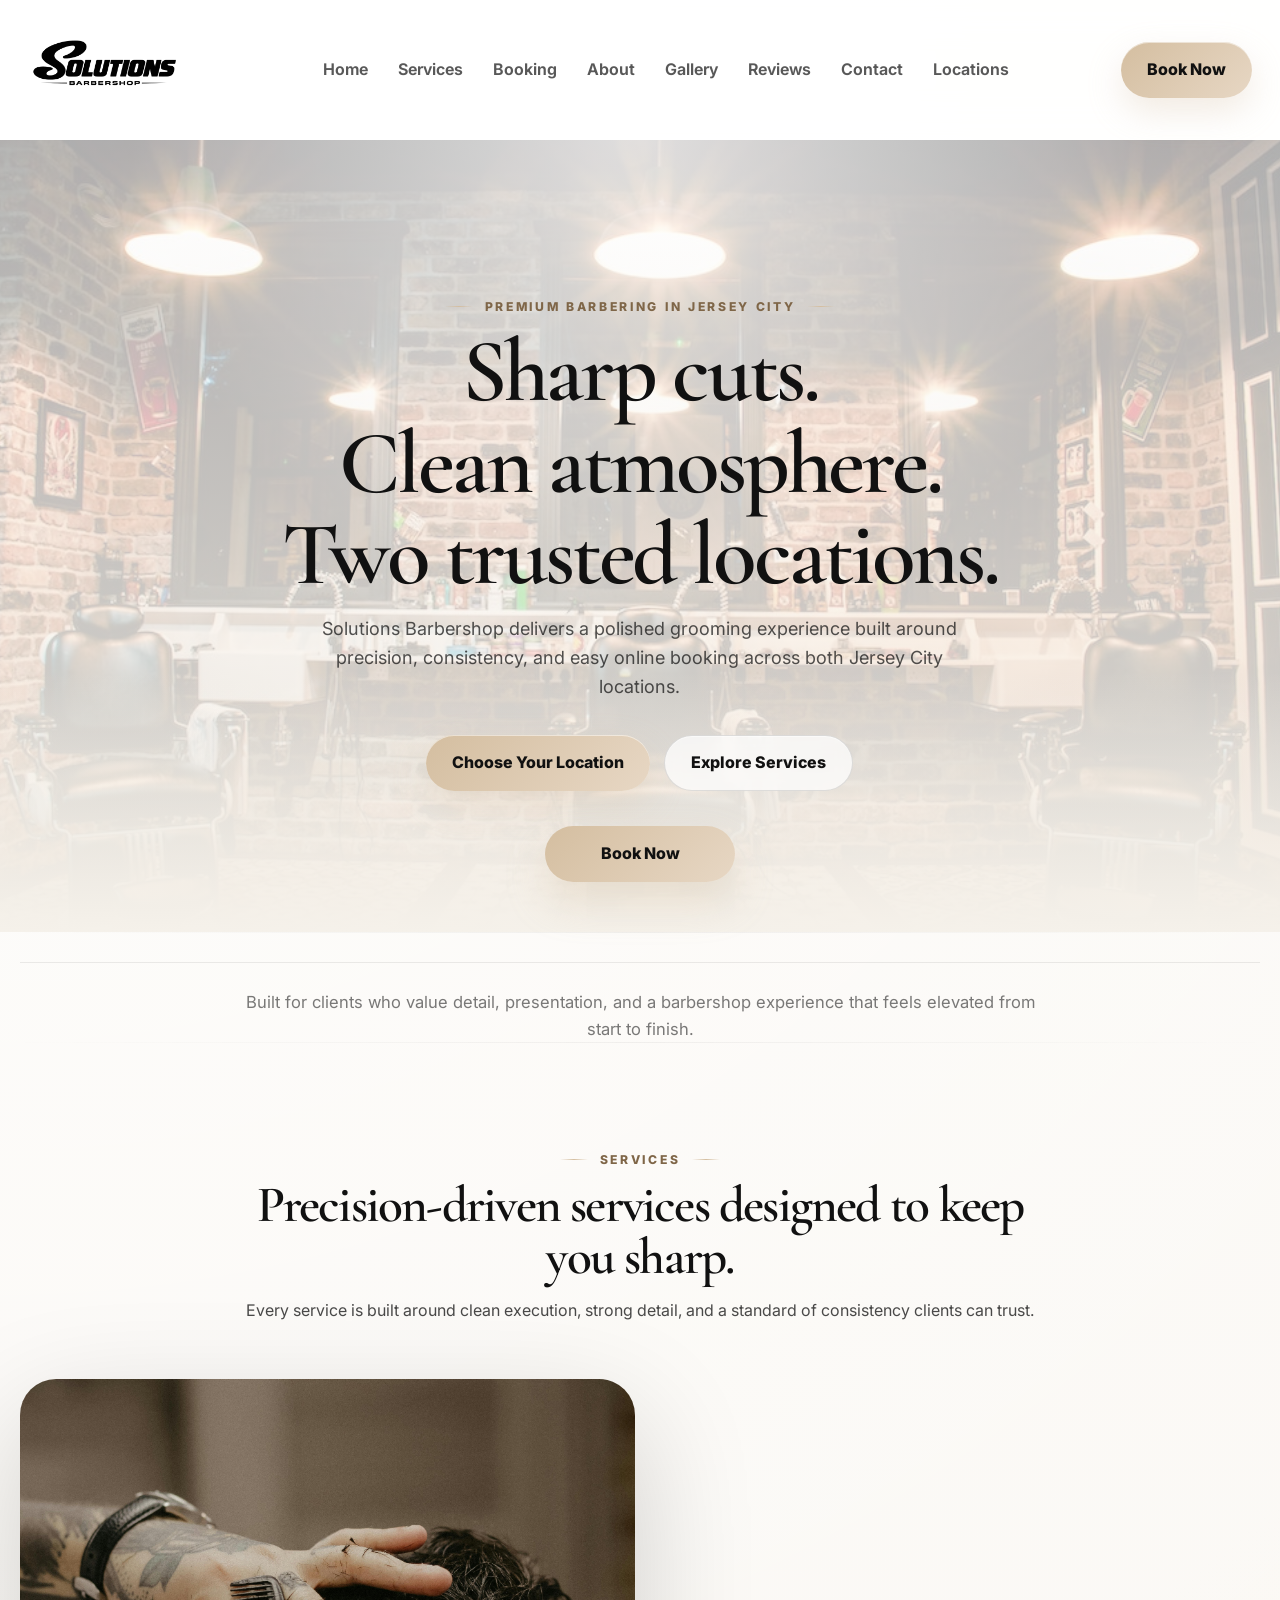
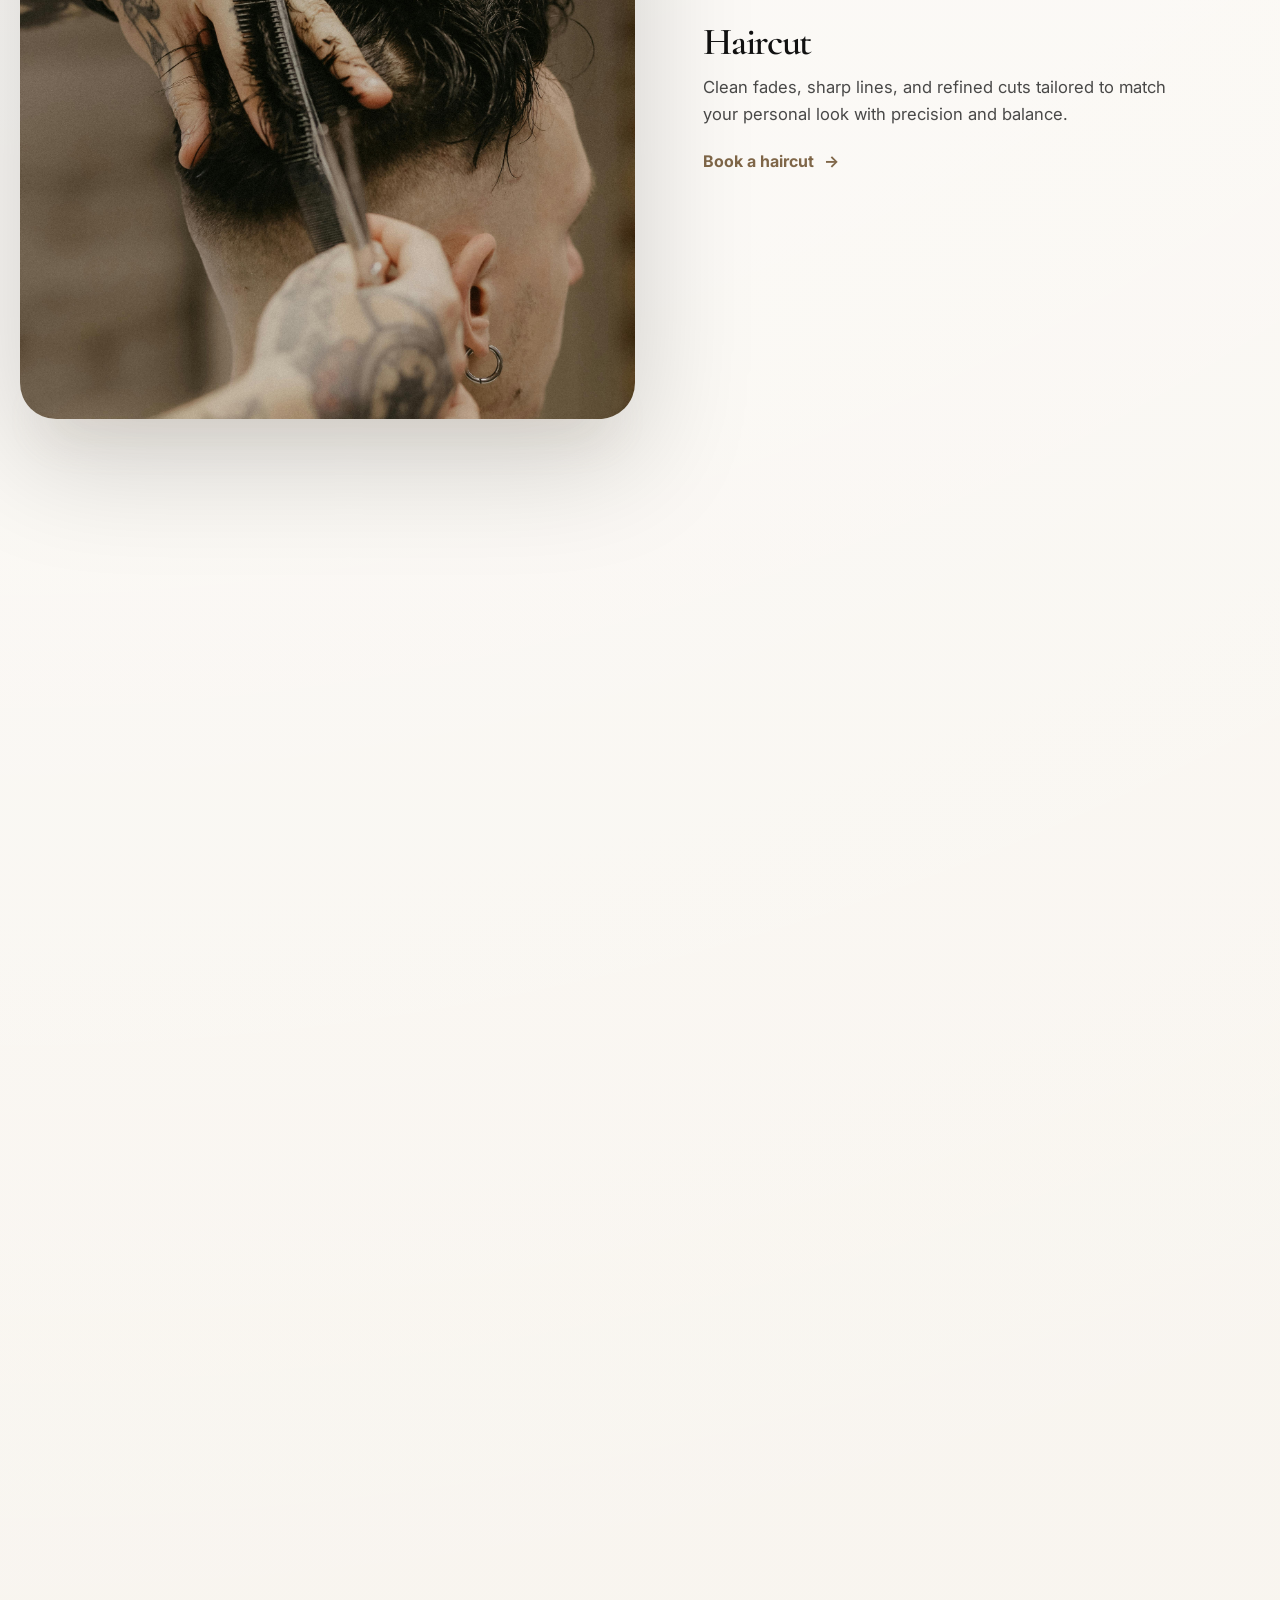
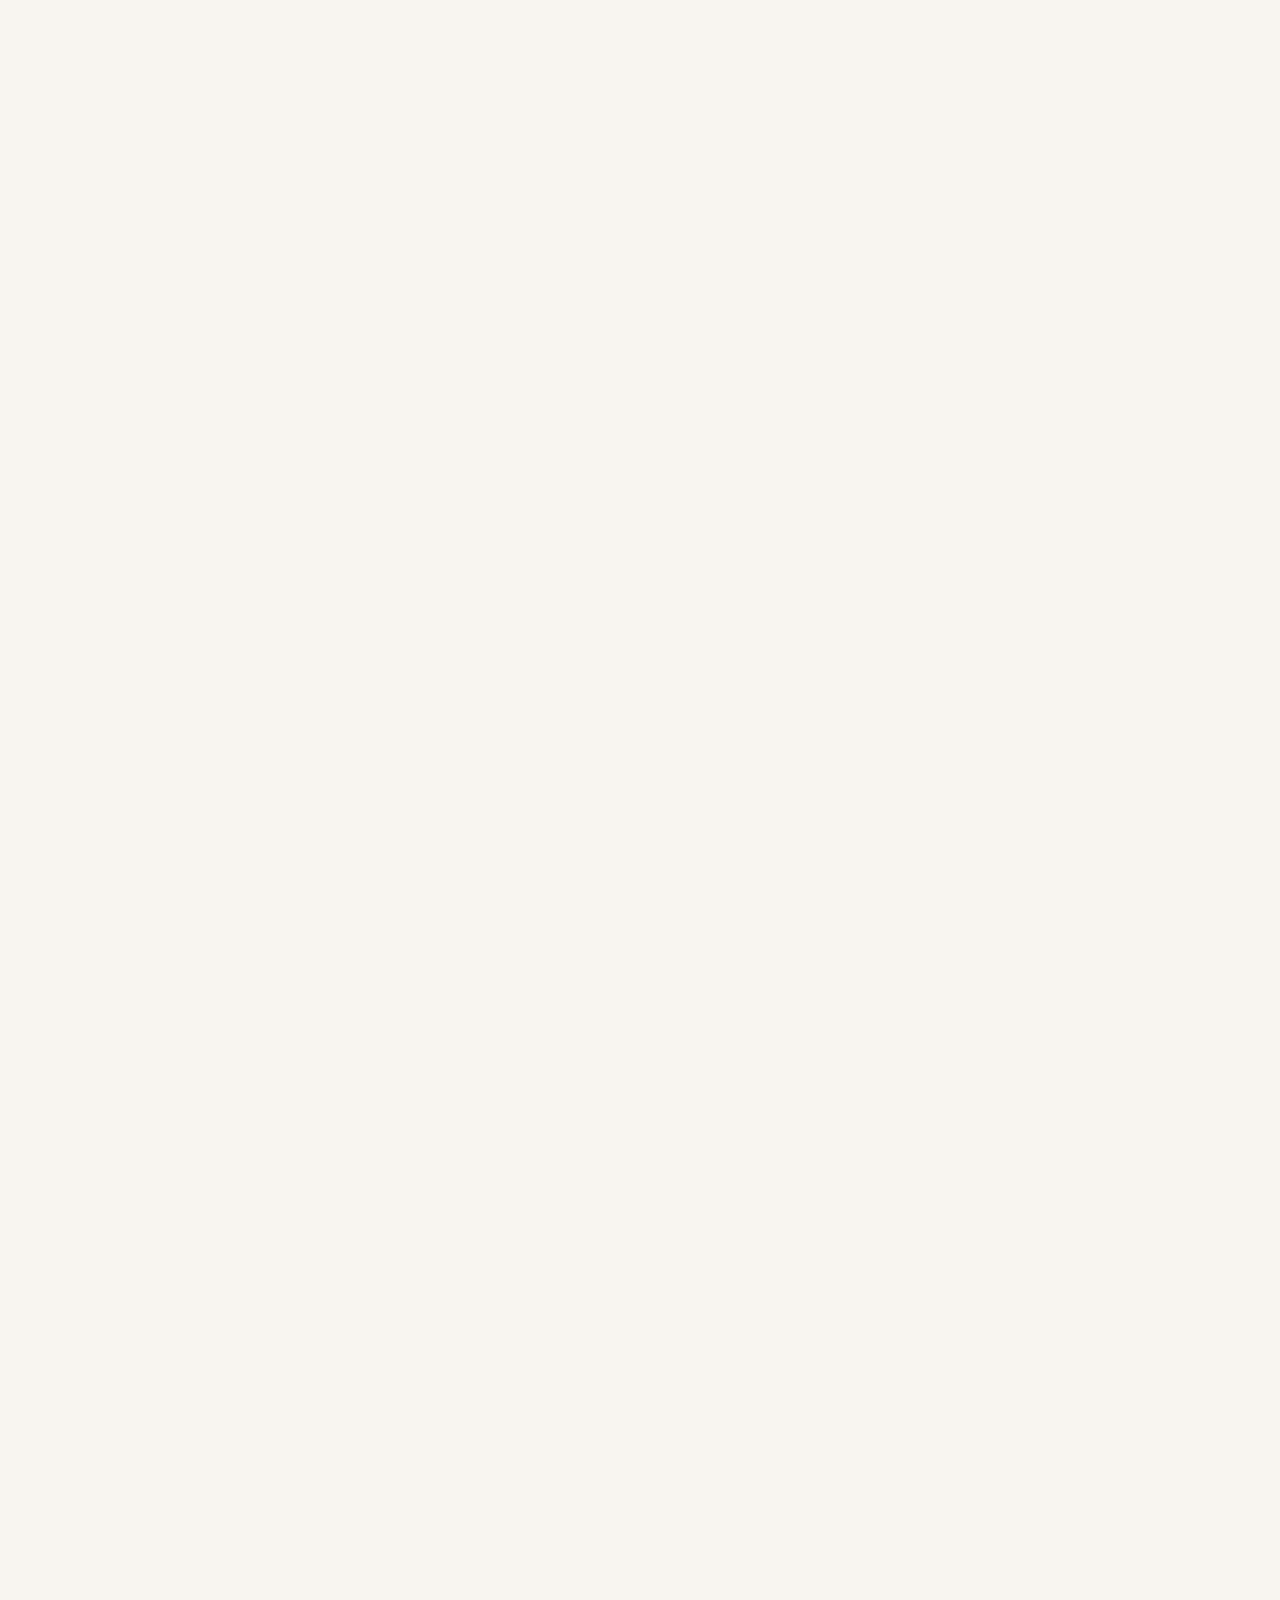
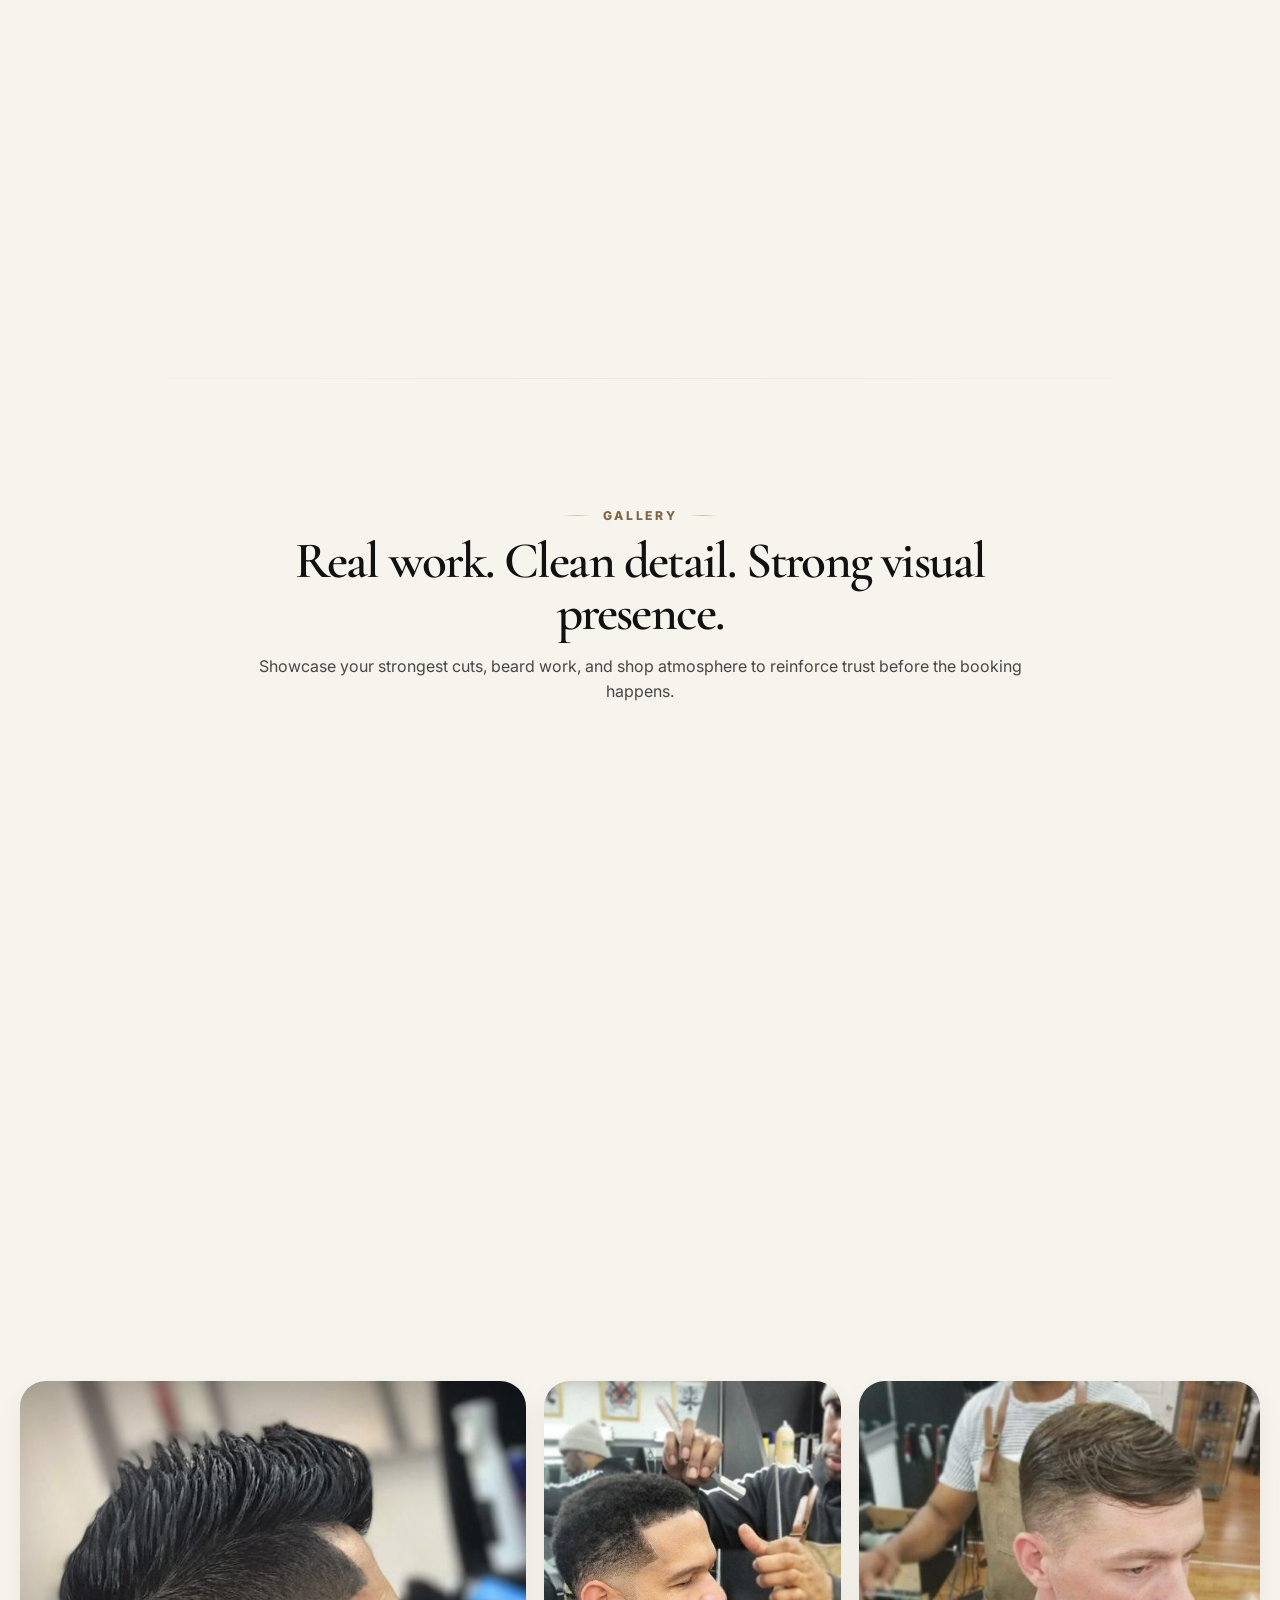
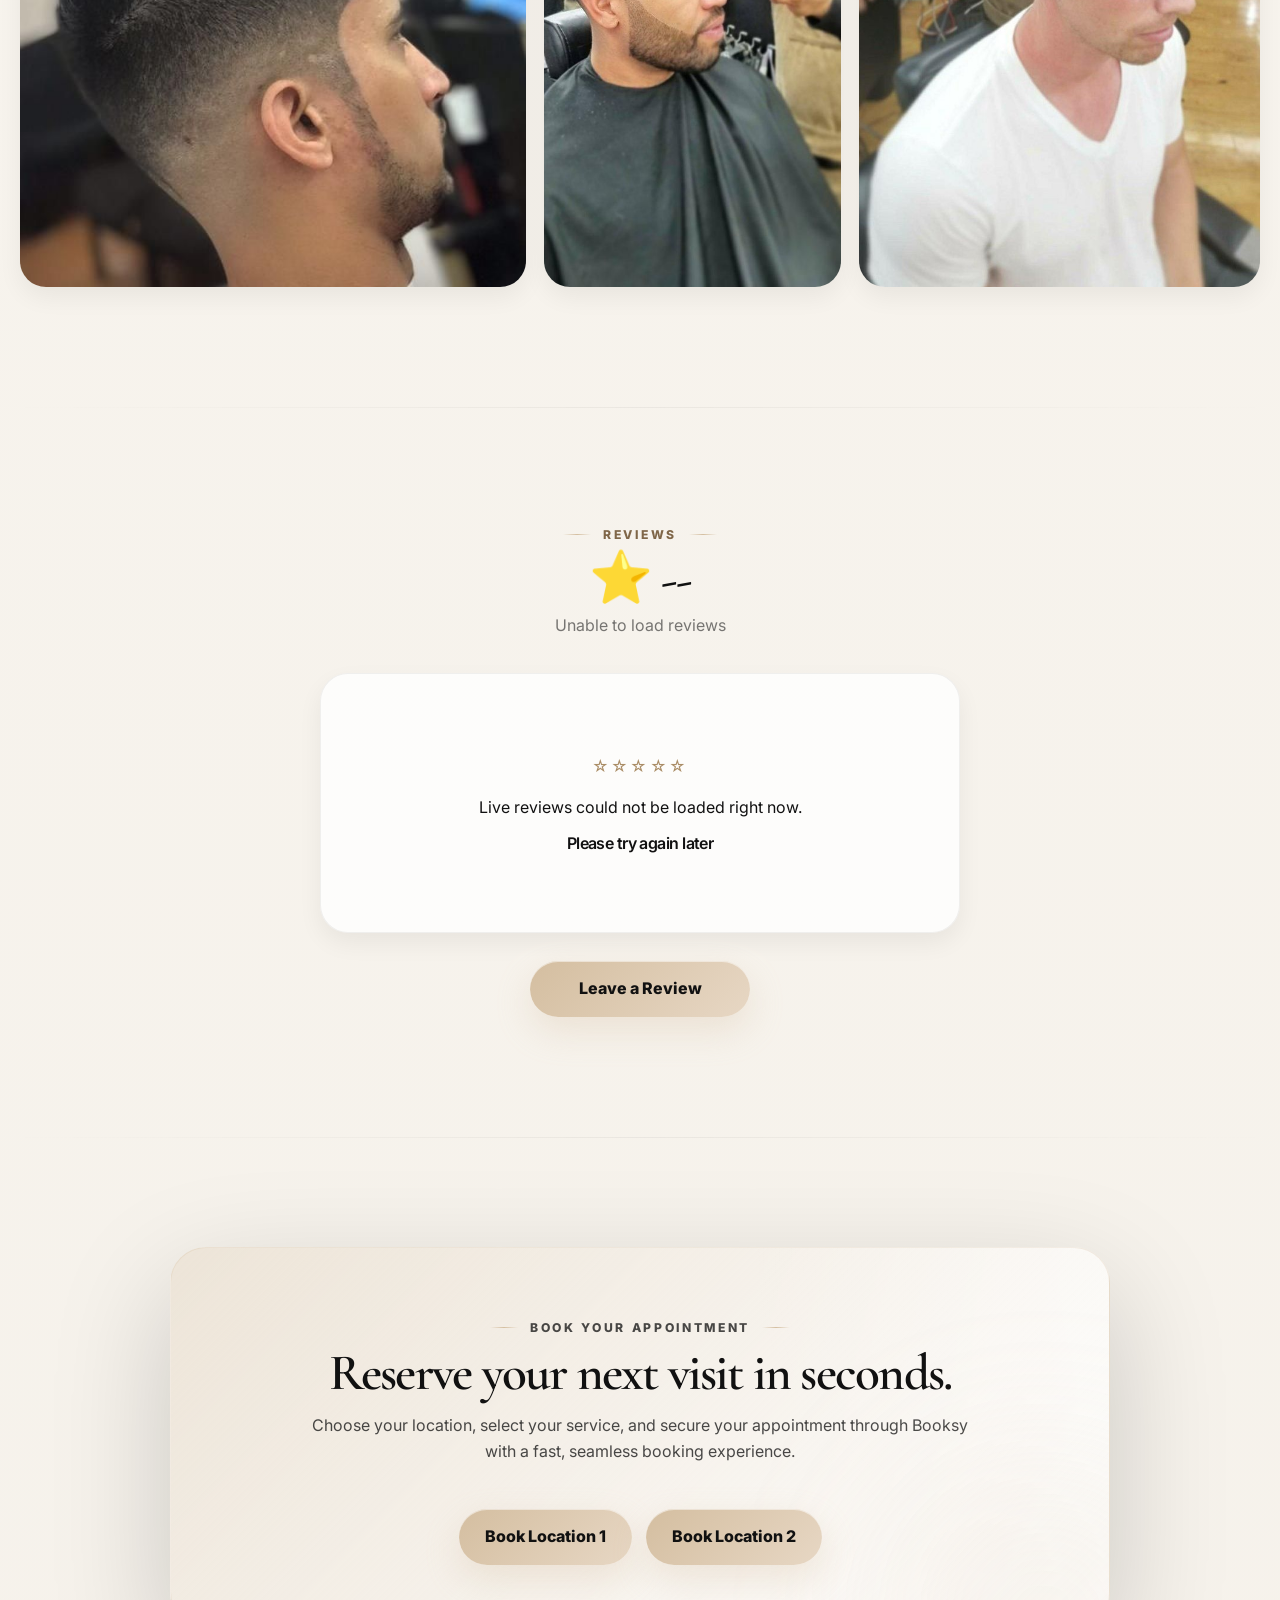
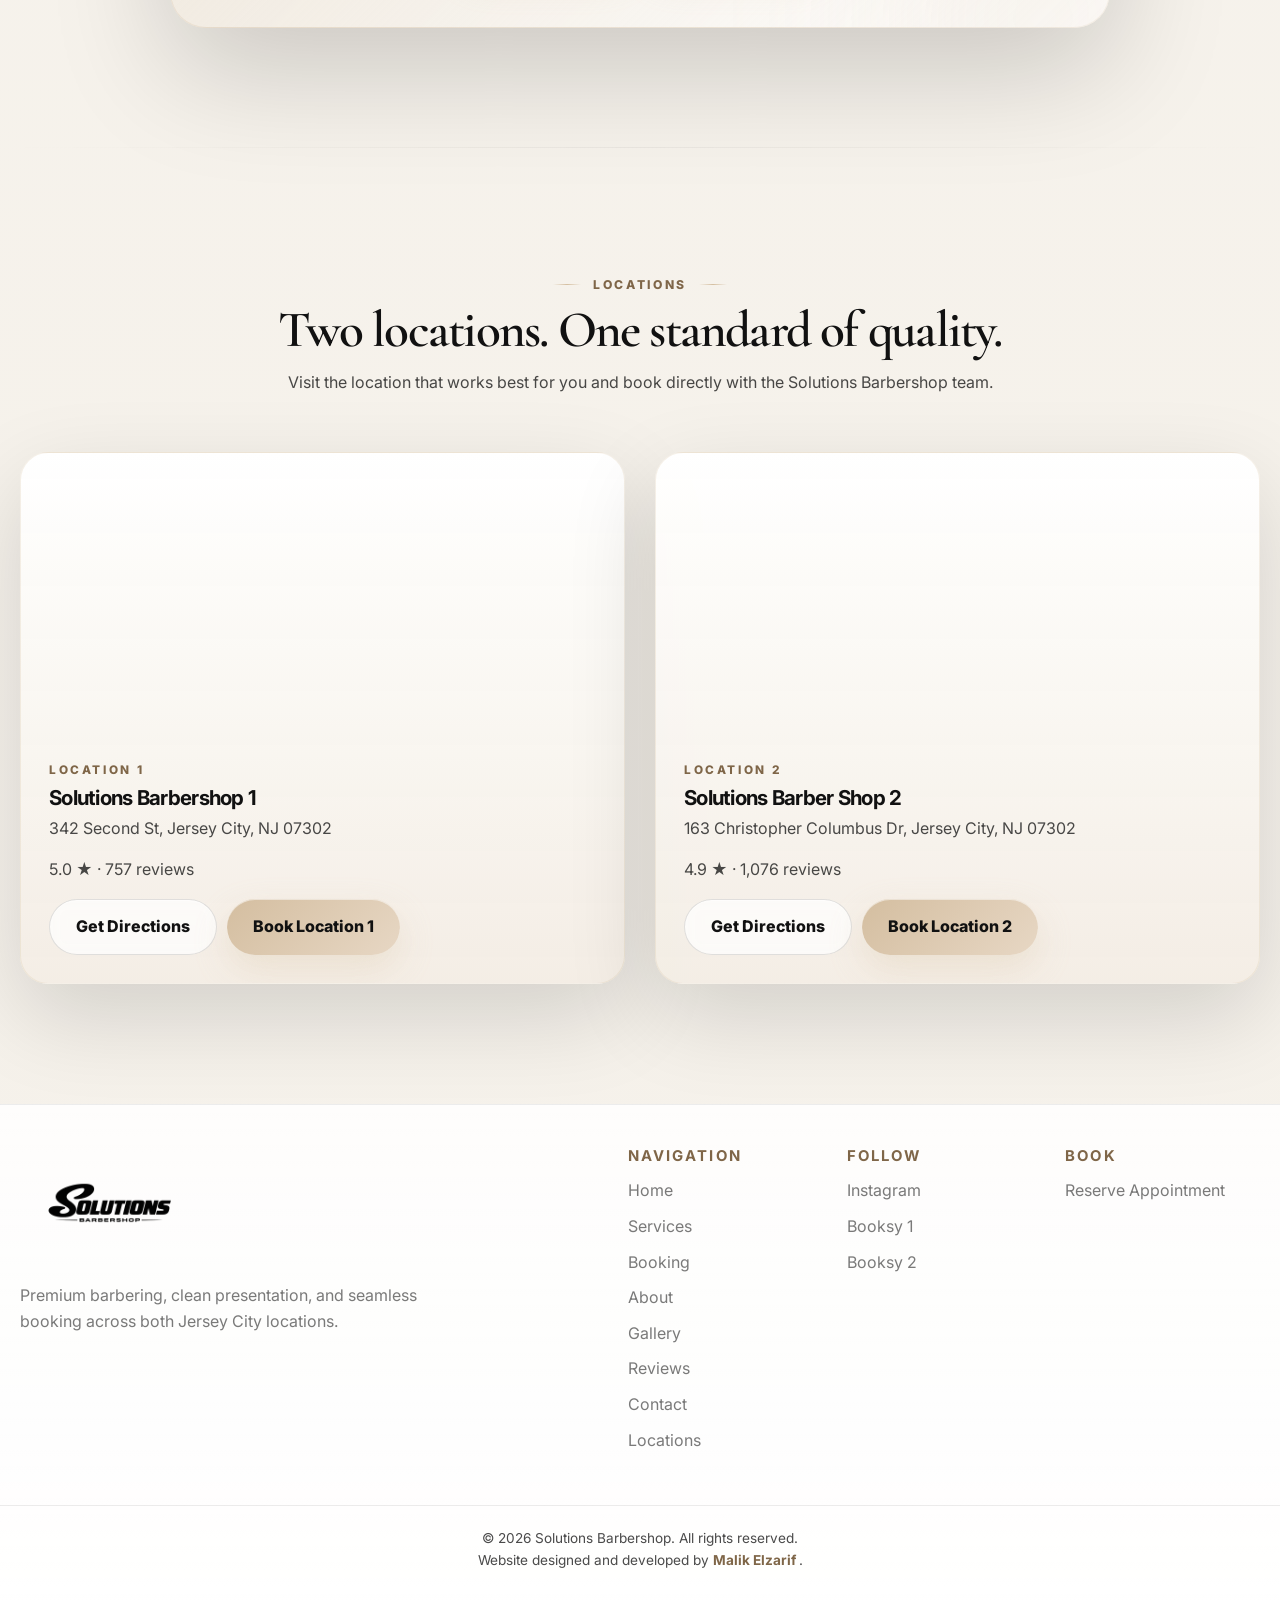
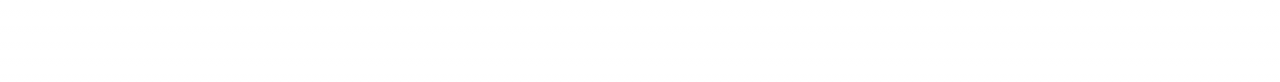
==== commit a8dbb9e1: "Add files via upload" ====
--- a/index.html
+++ b/index.html
@@ -3,11 +3,34 @@
 <head>
   <meta charset="UTF-8" />
   <meta name="viewport" content="width=device-width, initial-scale=1.0" />
-  <title>Solutions Barbershop | Premium Barbering in Jersey City</title>
+
+  <title>Solutions Barbershop | Barbershop in Jersey City, NJ</title>
   <meta
     name="description"
-    content="Solutions Barbershop delivers premium barbering in Jersey City with sharp cuts, beard work, clean presentation, and seamless online booking across two trusted locations."
+    content="Solutions Barbershop offers premium haircuts, beard trims, shape ups, kids cuts, and easy online booking in Jersey City, NJ across two trusted locations."
   />
+  <link rel="canonical" href="https://solutionsbarbershop.com/" />
+  <meta name="robots" content="index, follow" />
+
+  <!-- Open Graph -->
+  <meta property="og:type" content="website" />
+  <meta property="og:title" content="Solutions Barbershop | Barbershop in Jersey City, NJ" />
+  <meta
+    property="og:description"
+    content="Premium barbering, clean presentation, and seamless online booking across two Jersey City locations."
+  />
+  <meta property="og:url" content="https://solutionsbarbershop.com/" />
+  <meta property="og:site_name" content="Solutions Barbershop" />
+  <meta property="og:image" content="https://solutionsbarbershop.com/images/og-home.jpg" />
+
+  <!-- Twitter -->
+  <meta name="twitter:card" content="summary_large_image" />
+  <meta name="twitter:title" content="Solutions Barbershop | Barbershop in Jersey City, NJ" />
+  <meta
+    name="twitter:description"
+    content="Premium barbering and easy online booking across two Jersey City locations."
+  />
+  <meta name="twitter:image" content="https://solutionsbarbershop.com/images/og-home.jpg" />
 
   <link rel="preconnect" href="https://fonts.googleapis.com" />
   <link rel="preconnect" href="https://fonts.gstatic.com" crossorigin />
@@ -22,7 +45,7 @@
   <div class="site-shell">
     <header class="header" id="top">
       <div class="container header__inner">
-        <a href="#top" class="brand" aria-label="Solutions Barbershop home">
+        <a href="index.html#top" class="brand" aria-label="Solutions Barbershop home">
           <img
             src="images/logo.png"
             alt="Solutions Barbershop logo"
@@ -31,18 +54,18 @@
         </a>
 
         <nav class="nav desktop-nav" aria-label="Primary navigation">
-          <a href="#home">Home</a>
-          <a href="#services">Services</a>
-          <a href="#about">About</a>
-          <a href="#gallery">Gallery</a>
-          <a href="#reviews">Reviews</a>
-          <a href="#contact">Contact</a>
-          <a href="#locations">Locations</a>
-
+          <a href="index.html#home" class="is-active">Home</a>
+          <a href="services.html">Services</a>
+          <a href="booking.html">Booking</a>
+          <a href="index.html#about">About</a>
+          <a href="index.html#gallery">Gallery</a>
+          <a href="index.html#reviews">Reviews</a>
+          <a href="index.html#contact">Contact</a>
+          <a href="index.html#locations">Locations</a>
         </nav>
 
         <div class="header__actions">
-          <a href="#locations" class="btn btn--primary desktop-book-btn">
+          <a href="booking.html" class="btn btn--primary desktop-book-btn">
             Book Now
           </a>
 
@@ -62,15 +85,16 @@
 
       <div class="mobile-menu" id="mobileMenu" hidden>
         <nav class="mobile-menu__nav" aria-label="Mobile navigation">
-          <a href="#home">Home</a>
-          <a href="#services">Services</a>
-          <a href="#about">About</a>
-          <a href="#gallery">Gallery</a>
-          <a href="#reviews">Reviews</a>
-          <a href="#contact">Contact</a>
-          <a href="#locations">Locations</a>
-
-          <a href="#locations" class="btn btn--primary btn--block">
+          <a href="index.html#home" class="is-active">Home</a>
+          <a href="services.html">Services</a>
+          <a href="booking.html">Booking</a>
+          <a href="index.html#about">About</a>
+          <a href="index.html#gallery">Gallery</a>
+          <a href="index.html#reviews">Reviews</a>
+          <a href="index.html#contact">Contact</a>
+          <a href="index.html#locations">Locations</a>
+
+          <a href="booking.html" class="btn btn--primary btn--block">
             Book Now
           </a>
         </nav>
@@ -130,7 +154,7 @@
 
           <div class="service-feature">
             <div class="service-feature__image">
-              <img src="images/service-1.jpg" alt="Premium haircut service" />
+              <img src="images/service-1.jpg" alt="Premium haircut service at Solutions Barbershop" />
             </div>
             <div class="service-feature__content">
               <h3>Haircut</h3>
@@ -144,7 +168,7 @@
 
           <div class="service-feature service-feature--reverse">
             <div class="service-feature__image">
-              <img src="images/service-2.jpg" alt="Haircut and beard service" />
+              <img src="images/service-2.jpg" alt="Haircut and beard service at Solutions Barbershop" />
             </div>
             <div class="service-feature__content">
               <h3>Haircut + Beard</h3>
@@ -158,7 +182,7 @@
 
           <div class="service-feature">
             <div class="service-feature__image">
-              <img src="images/service-3.jpg" alt="Shape up service" />
+              <img src="images/service-3.jpg" alt="Shape up barber service at Solutions Barbershop" />
             </div>
             <div class="service-feature__content">
               <h3>Shape Up</h3>
@@ -172,7 +196,7 @@
 
           <div class="service-feature service-feature--reverse">
             <div class="service-feature__image">
-              <img src="images/service-4.jpg" alt="Kids haircut service" />
+              <img src="images/service-4.jpg" alt="Kids haircut service at Solutions Barbershop" />
             </div>
             <div class="service-feature__content">
               <h3>Kids Cut</h3>
@@ -206,8 +230,8 @@
 
           <div class="section__visual">
             <div class="image-stack">
-              <img src="images/about-main.jpg" alt="Barber working on client" />
-              <img src="images/about-detail.jpg" alt="Close-up haircut detail" />
+              <img src="images/about-main.jpg" alt="Barber working on client at Solutions Barbershop" />
+              <img src="images/about-detail.jpg" alt="Close-up haircut detail at Solutions Barbershop" />
             </div>
           </div>
         </div>
@@ -225,60 +249,42 @@
           </div>
 
           <div class="gallery-grid">
-            <img src="images/gallery-1.jpg" alt="Fade haircut result" />
-            <img src="images/gallery-2.jpg" alt="Barber cutting hair" />
-            <img src="images/gallery-3.jpg" alt="Sharp lineup result" />
-            <img src="images/gallery-4.jpg" alt="Beard detail work" />
-            <img src="images/gallery-5.jpg" alt="Kids haircut result" />
-            <img src="images/gallery-6.jpg" alt="Barbershop interior" />
-          </div>
-        </div>
-      </section>
-
-      <!-- Reviews -->
+            <img src="images/gallery-1.jpg" alt="Fade haircut result at Solutions Barbershop" />
+            <img src="images/gallery-2.jpg" alt="Barber cutting hair at Solutions Barbershop" />
+            <img src="images/gallery-3.jpg" alt="Sharp lineup result at Solutions Barbershop" />
+            <img src="images/gallery-4.jpg" alt="Beard detail work at Solutions Barbershop" />
+            <img src="images/gallery-5.jpg" alt="Kids haircut result at Solutions Barbershop" />
+            <img src="images/gallery-6.jpg" alt="Barbershop interior in Jersey City" />
+          </div>
+        </div>
+      </section>
+
+      <!-- Live Reviews -->
       <section class="section reviews" id="reviews">
         <div class="container">
-          <div class="section-heading section-heading--center">
+          <div class="reviews-summary">
             <p class="eyebrow">Reviews</p>
-            <h2>Trusted by clients who expect clean work and consistent results.</h2>
-            <p>
-              Strong service speaks for itself, and repeat clients help reinforce the quality behind the brand.
-            </p>
-          </div>
-
-          <div class="reviews-slider">
-            <article class="review-card active">
-              <div class="stars" aria-label="5 star review">★★★★★</div>
-              <p>
-                “Great atmosphere, clean cut, and easy booking. Everything felt professional.”
-              </p>
-              <h3>Verified Client</h3>
-            </article>
-
-            <article class="review-card">
-              <div class="stars" aria-label="5 star review">★★★★★</div>
-              <p>
-                “Strong attention to detail and one of the best cuts I’ve had.”
-              </p>
-              <h3>Verified Client</h3>
-            </article>
-
-            <article class="review-card">
-              <div class="stars" aria-label="5 star review">★★★★★</div>
-              <p>
-                “Booking through Booksy was simple and the service was on point.”
-              </p>
-              <h3>Verified Client</h3>
-            </article>
-          </div>
-
-          <div class="reviews-controls">
-            <button class="review-btn review-btn--prev" type="button" aria-label="Previous review">
-              Prev
+            <h2 id="avgRating">⭐ 5.0</h2>
+            <p id="totalReviews">Loading...</p>
+          </div>
+
+          <div id="reviewsContainer" class="gallery-grid"></div>
+
+          <div class="reviews-toggle">
+            <button id="toggleReviewsBtn" class="btn btn--secondary" type="button">
+              See More Reviews
             </button>
-            <button class="review-btn review-btn--next" type="button" aria-label="Next review">
-              Next
-            </button>
+          </div>
+
+          <div class="review-cta">
+            <a
+              href="https://docs.google.com/forms/d/e/1FAIpQLSfNcK2lg8JJEmOdghyo3kPARXLWLuJNpRQPwpmX2-DxIl60MQ/viewform"
+              target="_blank"
+              rel="noopener noreferrer"
+              class="btn btn--primary"
+            >
+              Leave a Review
+            </a>
           </div>
         </div>
       </section>
@@ -424,14 +430,14 @@
         <div class="footer__links">
           <div>
             <h3>Navigation</h3>
-            <a href="#home">Home</a>
-            <a href="#services">Services</a>
-            <a href="#about">About</a>
-            <a href="#gallery">Gallery</a>
-            <a href="#reviews">Reviews</a>
-            <a href="#contact">Contact</a>
-            <a href="#locations">Locations</a>
-
+            <a href="index.html#home">Home</a>
+            <a href="services.html">Services</a>
+            <a href="booking.html">Booking</a>
+            <a href="index.html#about">About</a>
+            <a href="index.html#gallery">Gallery</a>
+            <a href="index.html#reviews">Reviews</a>
+            <a href="index.html#contact">Contact</a>
+            <a href="index.html#locations">Locations</a>
           </div>
 
           <div>
@@ -443,7 +449,7 @@
 
           <div>
             <h3>Book</h3>
-            <a href="#locations">Reserve Appointment</a>
+            <a href="booking.html">Reserve Appointment</a>
           </div>
         </div>
       </div>
@@ -460,7 +466,7 @@
     </footer>
 
     <a
-      href="#locations"
+      href="booking.html"
       class="sticky-book"
       aria-label="Book an appointment"
     >
@@ -472,5 +478,55 @@
   <script>
     document.getElementById("year").textContent = new Date().getFullYear();
   </script>
+
+  <script type="application/ld+json">
+  {
+    "@context": "https://schema.org",
+    "@type": "Barbershop",
+    "@id": "https://solutionsbarbershop.com/#business",
+    "name": "Solutions Barbershop",
+    "url": "https://solutionsbarbershop.com/",
+    "image": "https://solutionsbarbershop.com/images/logo.png",
+    "description": "Premium barbering, clean presentation, and seamless booking across two Jersey City locations.",
+    "priceRange": "$$",
+    "address": {
+      "@type": "PostalAddress",
+      "streetAddress": "342 Second St",
+      "addressLocality": "Jersey City",
+      "addressRegion": "NJ",
+      "postalCode": "07302",
+      "addressCountry": "US"
+    },
+    "department": [
+      {
+        "@type": "Barbershop",
+        "name": "Solutions Barbershop 1",
+        "address": {
+          "@type": "PostalAddress",
+          "streetAddress": "342 Second St",
+          "addressLocality": "Jersey City",
+          "addressRegion": "NJ",
+          "postalCode": "07302",
+          "addressCountry": "US"
+        }
+      },
+      {
+        "@type": "Barbershop",
+        "name": "Solutions Barber Shop 2",
+        "address": {
+          "@type": "PostalAddress",
+          "streetAddress": "163 Christopher Columbus Dr",
+          "addressLocality": "Jersey City",
+          "addressRegion": "NJ",
+          "postalCode": "07302",
+          "addressCountry": "US"
+        }
+      }
+    ],
+    "sameAs": [
+      "https://instagram.com/solutions_barbershop_2"
+    ]
+  }
+  </script>
 </body>
 </html>
--- a/css/style.css
+++ b/css/style.css
@@ -1,6 +1,7 @@
 /* =========================================================
    Solutions Barbershop — ELITE VERSION FIXED
    Mobile-refined / white-black-beige premium system
+   Upgraded for live reviews section + see more / less
    ========================================================= */
 
 :root {
@@ -38,7 +39,7 @@
   --pill: 999px;
 
   --container: 1240px;
-  --header-h: 96px;
+  --header-h: 108px;
 
   --dur-fast: 180ms;
   --dur: 320ms;
@@ -317,17 +318,24 @@
   top: 0;
   z-index: 90;
   backdrop-filter: blur(20px);
-  background: rgba(255, 255, 255, 0.68);
-  border-bottom: 1px solid rgba(17, 17, 17, 0.06);
+  background: rgba(255, 255, 255, 0.86);
+  border-bottom: none;
   transition:
     background var(--dur) var(--ease),
-    border-color var(--dur) var(--ease),
     box-shadow var(--dur) var(--ease);
 }
 
 .header.is-scrolled {
-  background: rgba(255, 255, 255, 0.86);
+  background: rgba(255, 255, 255, 0.94);
   box-shadow: 0 10px 30px rgba(0, 0, 0, 0.06);
+}
+
+.header .container {
+  width: 100%;
+  max-width: none;
+  margin: 0;
+  padding-left: 0;
+  padding-right: 28px;
 }
 
 .header__inner {
@@ -335,19 +343,26 @@
   display: flex;
   align-items: center;
   justify-content: space-between;
-  gap: 24px;
+  gap: 20px;
 }
 
 .brand {
-  display: inline-flex;
+  display: flex;
   align-items: center;
+  justify-content: flex-start;
   flex-shrink: 0;
+  margin: 0;
+  padding: 0;
+  line-height: 0;
 }
 
 .brand__logo {
-  height: 120px;
+  display: block;
+  height: 140px;
   width: auto;
   object-fit: contain;
+  margin: 0;
+  padding: 0;
   filter: saturate(0.98) contrast(1.02);
 }
 
@@ -404,7 +419,9 @@
   gap: 5px;
   background: rgba(17, 17, 17, 0.04);
   border: 1px solid var(--line);
-  transition: background var(--dur-fast) var(--ease), border-color var(--dur-fast) var(--ease);
+  transition:
+    background var(--dur-fast) var(--ease),
+    border-color var(--dur-fast) var(--ease);
 }
 
 .menu-toggle:hover {
@@ -417,7 +434,9 @@
   height: 2px;
   background: var(--black);
   border-radius: 10px;
-  transition: transform var(--dur-fast) var(--ease), opacity var(--dur-fast) var(--ease);
+  transition:
+    transform var(--dur-fast) var(--ease),
+    opacity var(--dur-fast) var(--ease);
 }
 
 .menu-toggle.is-active span:nth-child(1) {
@@ -792,6 +811,115 @@
 }
 
 /* -----------------------------
+   Live Reviews Upgrade
+------------------------------ */
+.reviews-summary {
+  text-align: center;
+  margin: 0 auto 30px;
+}
+
+#avgRating {
+  display: flex;
+  align-items: center;
+  justify-content: center;
+  gap: 14px;
+  margin: 0 0 8px;
+  font-size: clamp(2.2rem, 4vw, 3.4rem);
+  line-height: 1;
+}
+
+#totalReviews {
+  margin: 0;
+  color: var(--muted);
+}
+
+#reviewsContainer {
+  display: grid !important;
+  grid-template-columns: repeat(3, minmax(0, 1fr)) !important;
+  gap: 24px !important;
+  margin-top: 34px !important;
+  align-items: stretch !important;
+  justify-content: center !important;
+}
+
+#reviewsContainer.gallery-grid {
+  display: grid !important;
+  grid-template-columns: repeat(3, minmax(0, 1fr)) !important;
+  gap: 24px !important;
+}
+
+#reviewsContainer .review-card {
+  display: flex !important;
+  flex-direction: column !important;
+  justify-content: center !important;
+  width: 100% !important;
+  max-width: none !important;
+  min-height: 260px !important;
+  height: 100% !important;
+  margin: 0 !important;
+  padding: 30px 24px !important;
+  border-radius: var(--radius-xl) !important;
+  text-align: center !important;
+  animation: none !important;
+  box-shadow: var(--shadow-sm);
+  transition:
+    transform var(--dur-fast) var(--ease),
+    box-shadow var(--dur-fast) var(--ease),
+    border-color var(--dur-fast) var(--ease);
+}
+
+#reviewsContainer .review-card:hover {
+  transform: translateY(-6px);
+  box-shadow: var(--shadow-lg);
+  border-color: rgba(212, 190, 160, 0.34);
+}
+
+#reviewsContainer .review-card .stars {
+  margin-bottom: 14px;
+}
+
+#reviewsContainer .review-card p {
+  font-size: 1rem !important;
+  line-height: 1.7 !important;
+  margin: 0 0 14px !important;
+}
+
+#reviewsContainer .review-card h3 {
+  margin: 0 !important;
+  color: var(--black) !important;
+}
+
+#toggleReviewsBtn[hidden] {
+  display: none !important;
+}
+
+.reviews-toggle {
+  text-align: center;
+  margin-top: 28px;
+}
+
+.review-cta {
+  text-align: center;
+  margin-top: 18px;
+}
+
+#toggleReviewsBtn,
+.reviews-toggle .btn,
+.review-cta .btn {
+  min-width: 220px;
+}
+
+#reviewsContainer:has(.review-card:only-child) {
+  grid-template-columns: minmax(320px, 640px) !important;
+  justify-content: center !important;
+}
+
+#reviewsContainer:has(.review-card:only-child) .review-card {
+  max-width: 640px !important;
+  margin-inline: auto !important;
+}
+
+/* -----------------------------
    Locations
 ------------------------------ */
 .locations-grid {
@@ -925,7 +1053,7 @@
 }
 
 .footer__logo {
-  height: 74px;
+  height: 120px;
   width: auto;
   margin-bottom: 14px;
 }
@@ -1041,6 +1169,11 @@
   .service-feature__image img {
     height: 560px;
   }
+
+  #reviewsContainer,
+  #reviewsContainer.gallery-grid {
+    grid-template-columns: repeat(2, minmax(0, 1fr)) !important;
+  }
 }
 
 /* -----------------------------
@@ -1048,7 +1181,7 @@
 ------------------------------ */
 @media (max-width: 992px) {
   :root {
-    --header-h: 84px;
+    --header-h: 88px;
   }
 
   .desktop-nav,
@@ -1058,6 +1191,21 @@
 
   .menu-toggle {
     display: inline-flex;
+  }
+
+  .header .container {
+    padding-left: 0;
+    padding-right: 16px;
+  }
+
+  .header__inner {
+    min-height: var(--header-h);
+    gap: 12px;
+  }
+
+  .brand__logo {
+    height: 86px;
+    max-width: 240px;
   }
 
   .hero {
@@ -1111,12 +1259,9 @@
   }
 }
 
-/* -----------------------------
-   Mobile
------------------------------- */
 @media (max-width: 768px) {
   :root {
-    --header-h: 74px;
+    --header-h: 92px;
   }
 
   .section {
@@ -1125,22 +1270,40 @@
 
   .container {
     width: min(calc(100% - 22px), var(--container));
+  }
+
+  .header .container {
+    padding-left: 0;
+    padding-right: 14px;
   }
 
   .header__inner {
     min-height: var(--header-h);
     gap: 12px;
+    align-items: center;
+  }
+
+  .brand {
+    display: inline-flex;
+    align-items: center;
+    flex-shrink: 1;
+    min-width: 0;
+    max-width: calc(100% - 58px);
   }
 
   .brand__logo {
-    height: 46px;
-    max-width: 130px;
+    height: 72px;
+    max-width: 220px;
+    width: auto;
+    object-fit: contain;
+    filter: saturate(1.08) contrast(1.08);
   }
 
   .menu-toggle {
     width: 42px;
     height: 42px;
     border-radius: 14px;
+    flex-shrink: 0;
   }
 
   .hero {
@@ -1183,7 +1346,9 @@
   .hero__buttons .btn,
   .btn--block,
   .review-btn,
-  .location-card__actions .btn {
+  .location-card__actions .btn,
+  #toggleReviewsBtn,
+  .review-cta .btn {
     width: 100%;
   }
 
@@ -1290,12 +1455,14 @@
     min-height: auto;
   }
 
-  .review-card {
+  .review-card,
+  #reviewsContainer .review-card {
     padding: 24px 16px;
     border-radius: 22px;
   }
 
-  .review-card p {
+  .review-card p,
+  #reviewsContainer .review-card p {
     font-size: 0.98rem;
     line-height: 1.6;
   }
@@ -1303,6 +1470,13 @@
   .reviews-controls {
     gap: 8px;
     margin-top: 14px;
+  }
+
+  #reviewsContainer,
+  #reviewsContainer.gallery-grid {
+    grid-template-columns: 1fr !important;
+    gap: 16px !important;
+    margin-top: 24px !important;
   }
 
   .locations-grid {
@@ -1395,9 +1569,6 @@
   }
 }
 
-/* -----------------------------
-   Small Mobile
------------------------------- */
 @media (max-width: 520px) {
   .hero h1 {
     font-size: clamp(1.95rem, 9.5vw, 2.55rem);
@@ -1415,4 +1586,8 @@
   .location-card__map {
     height: 190px;
   }
+
+  #avgRating {
+    font-size: 2rem;
+  }
 }
